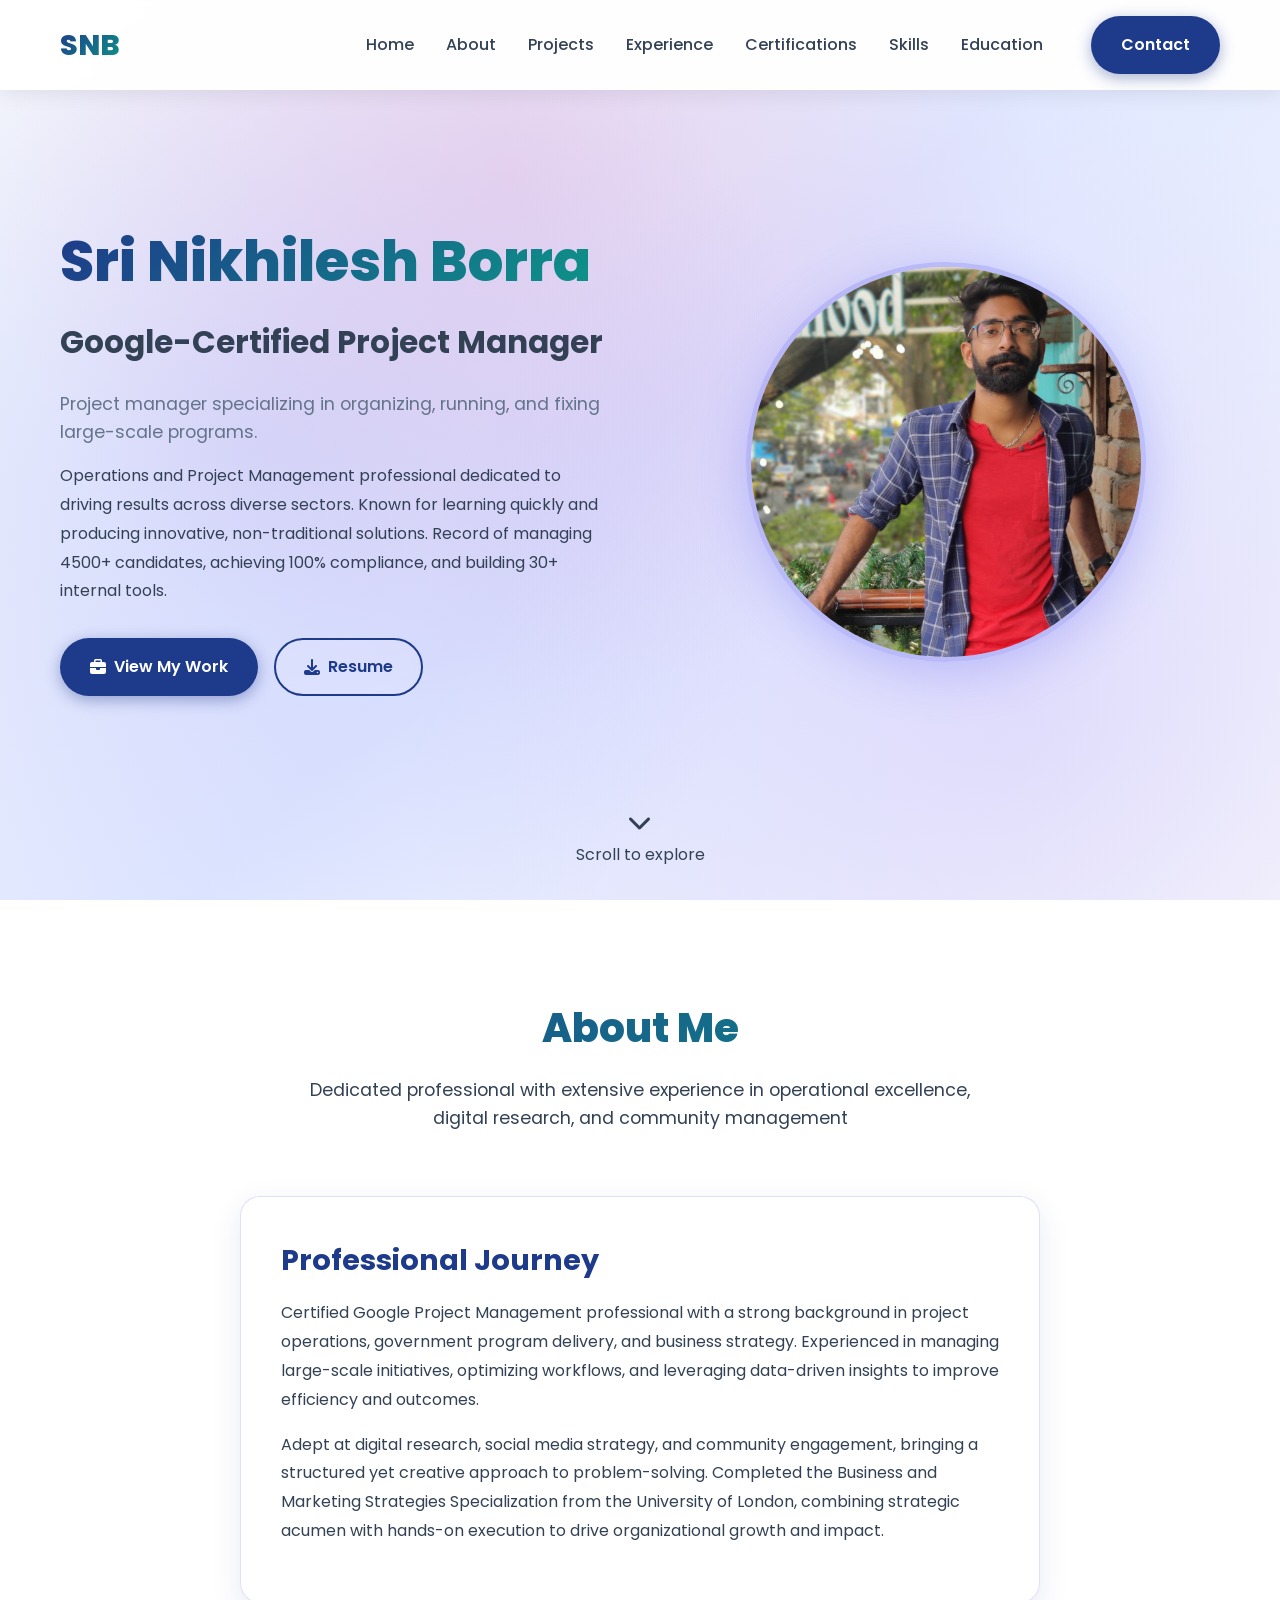
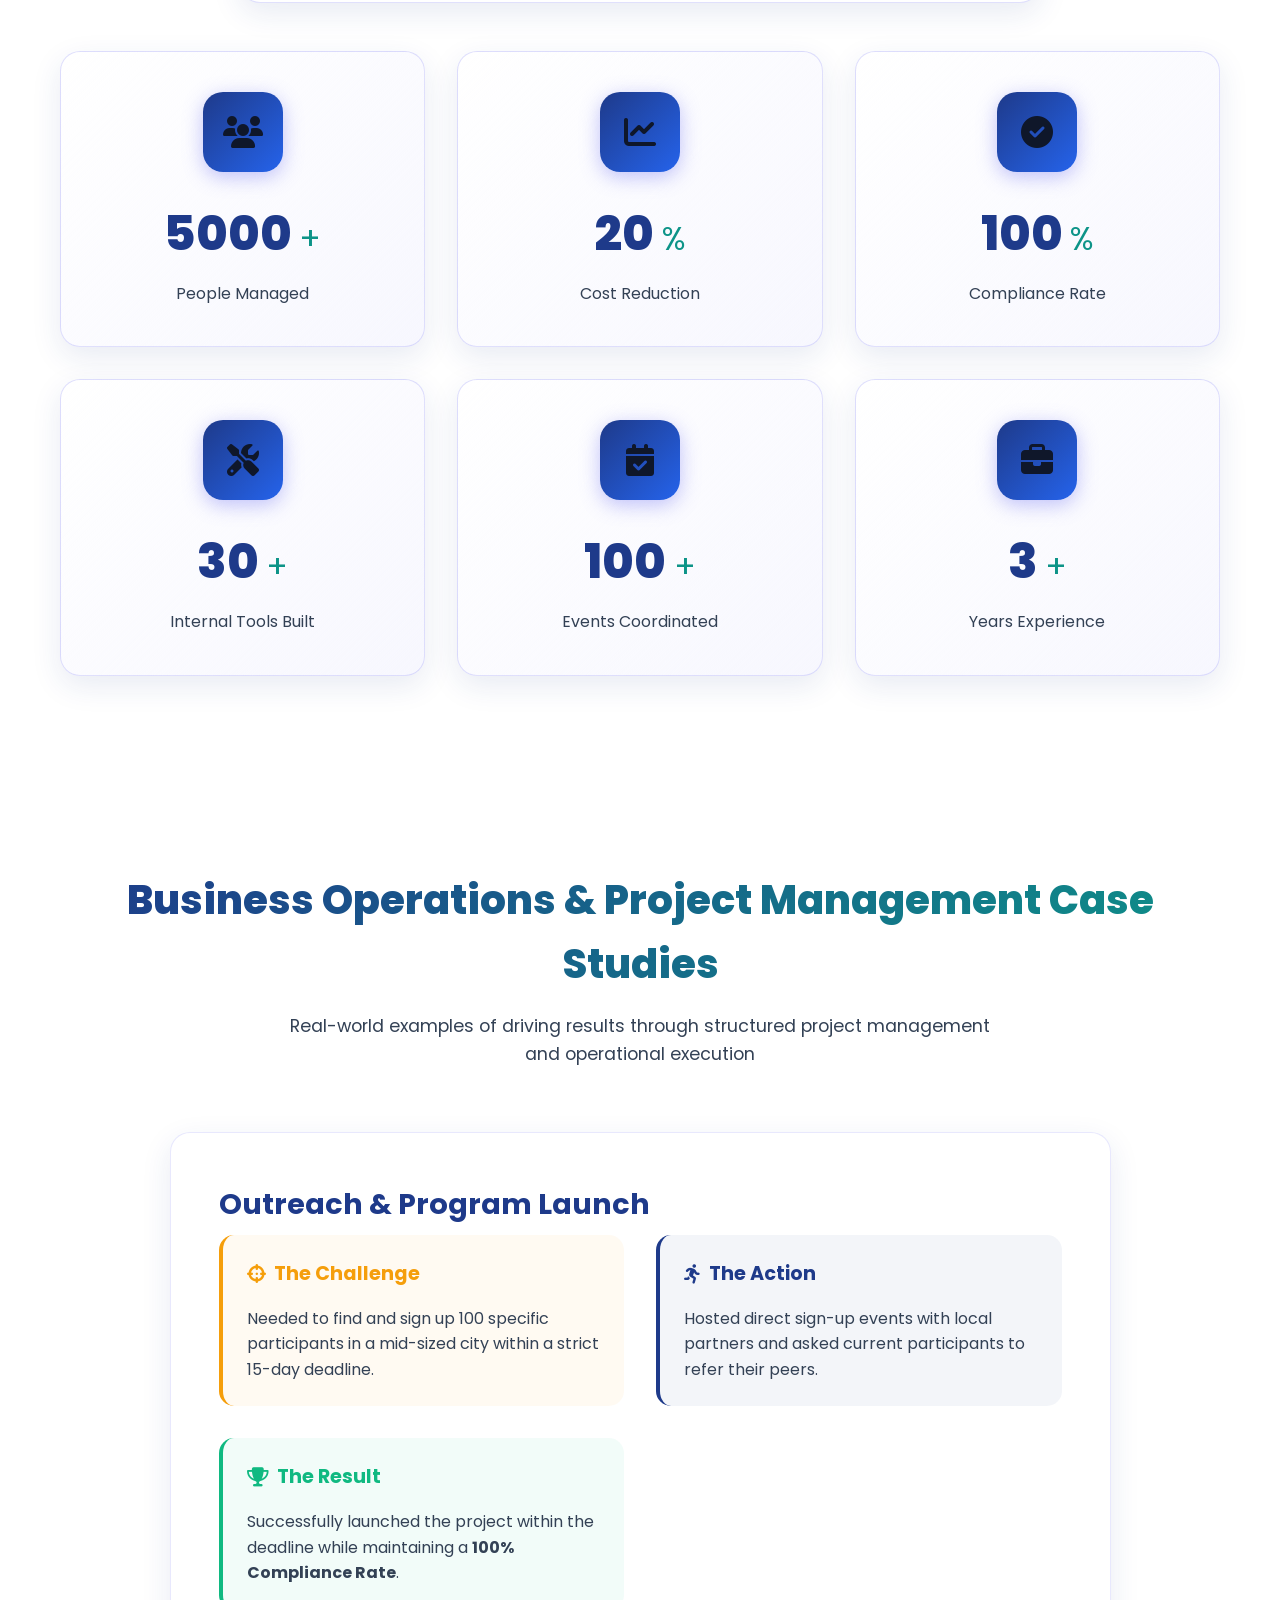
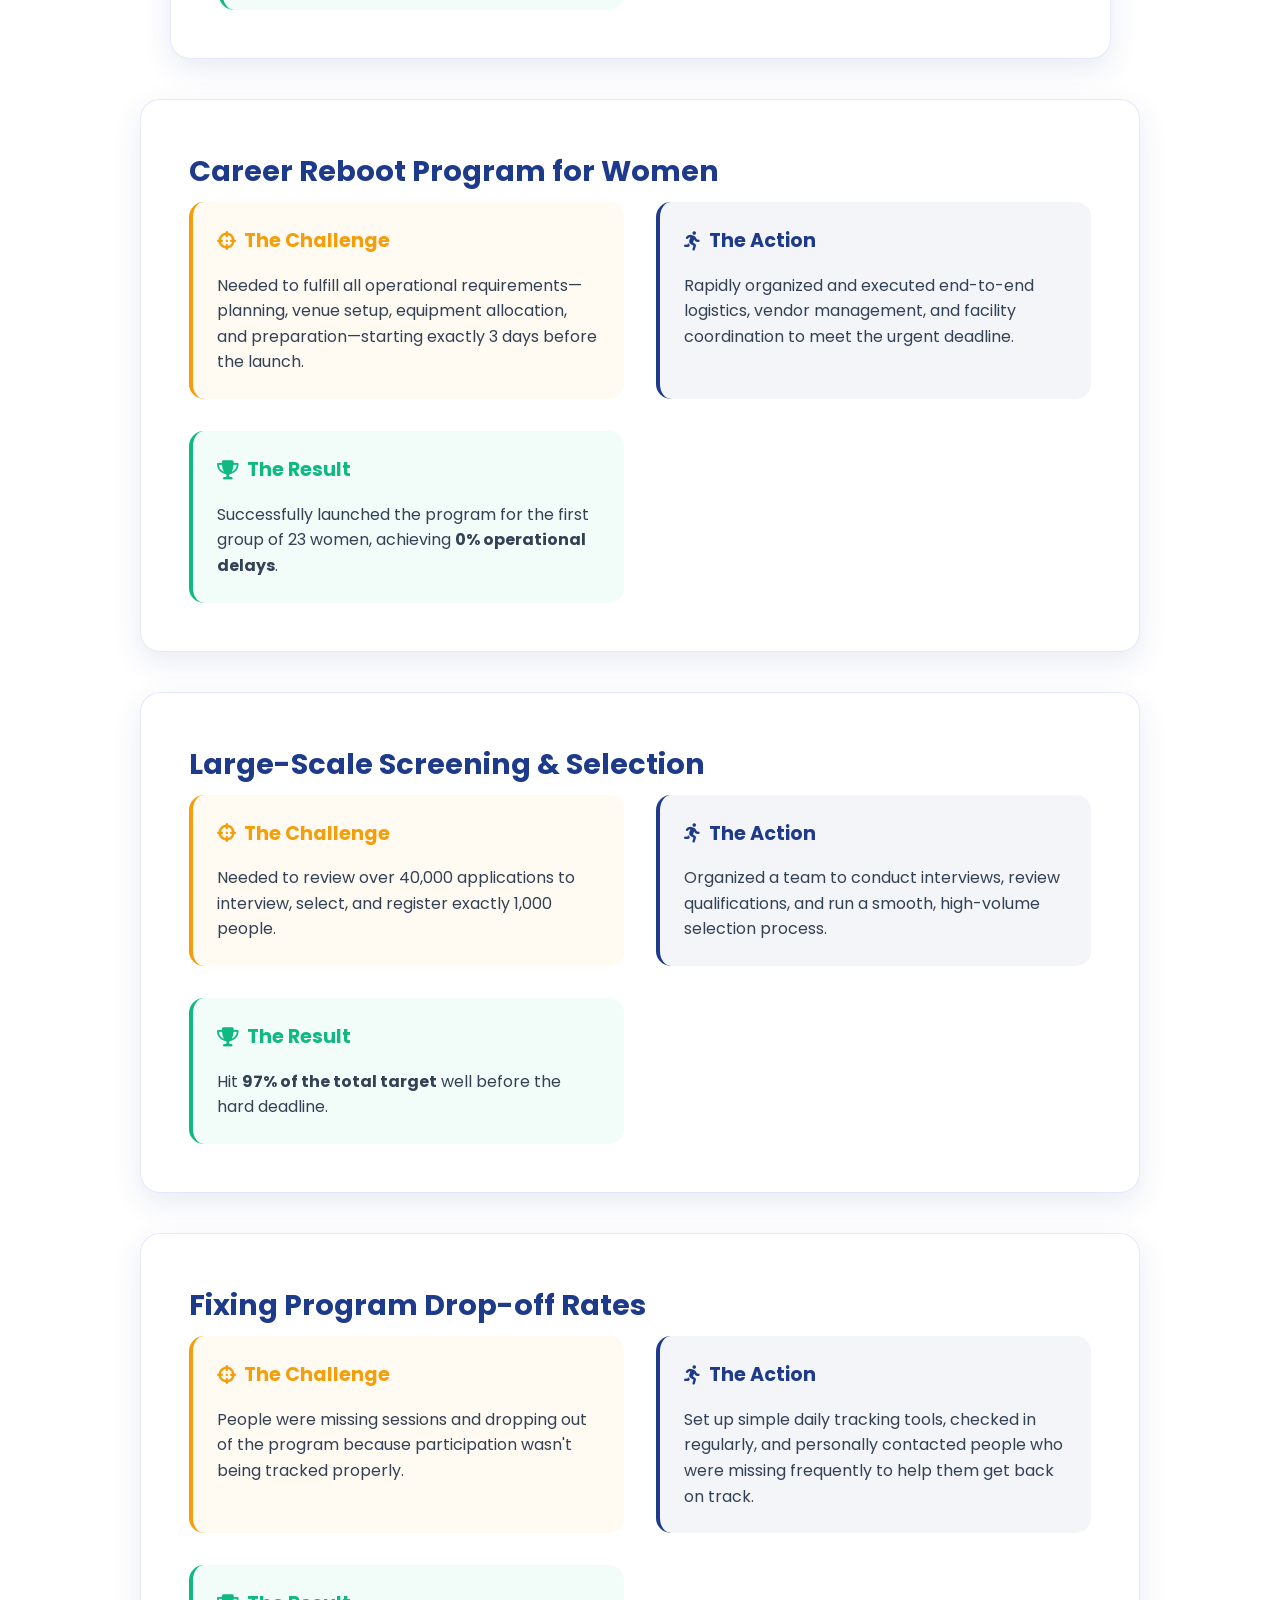
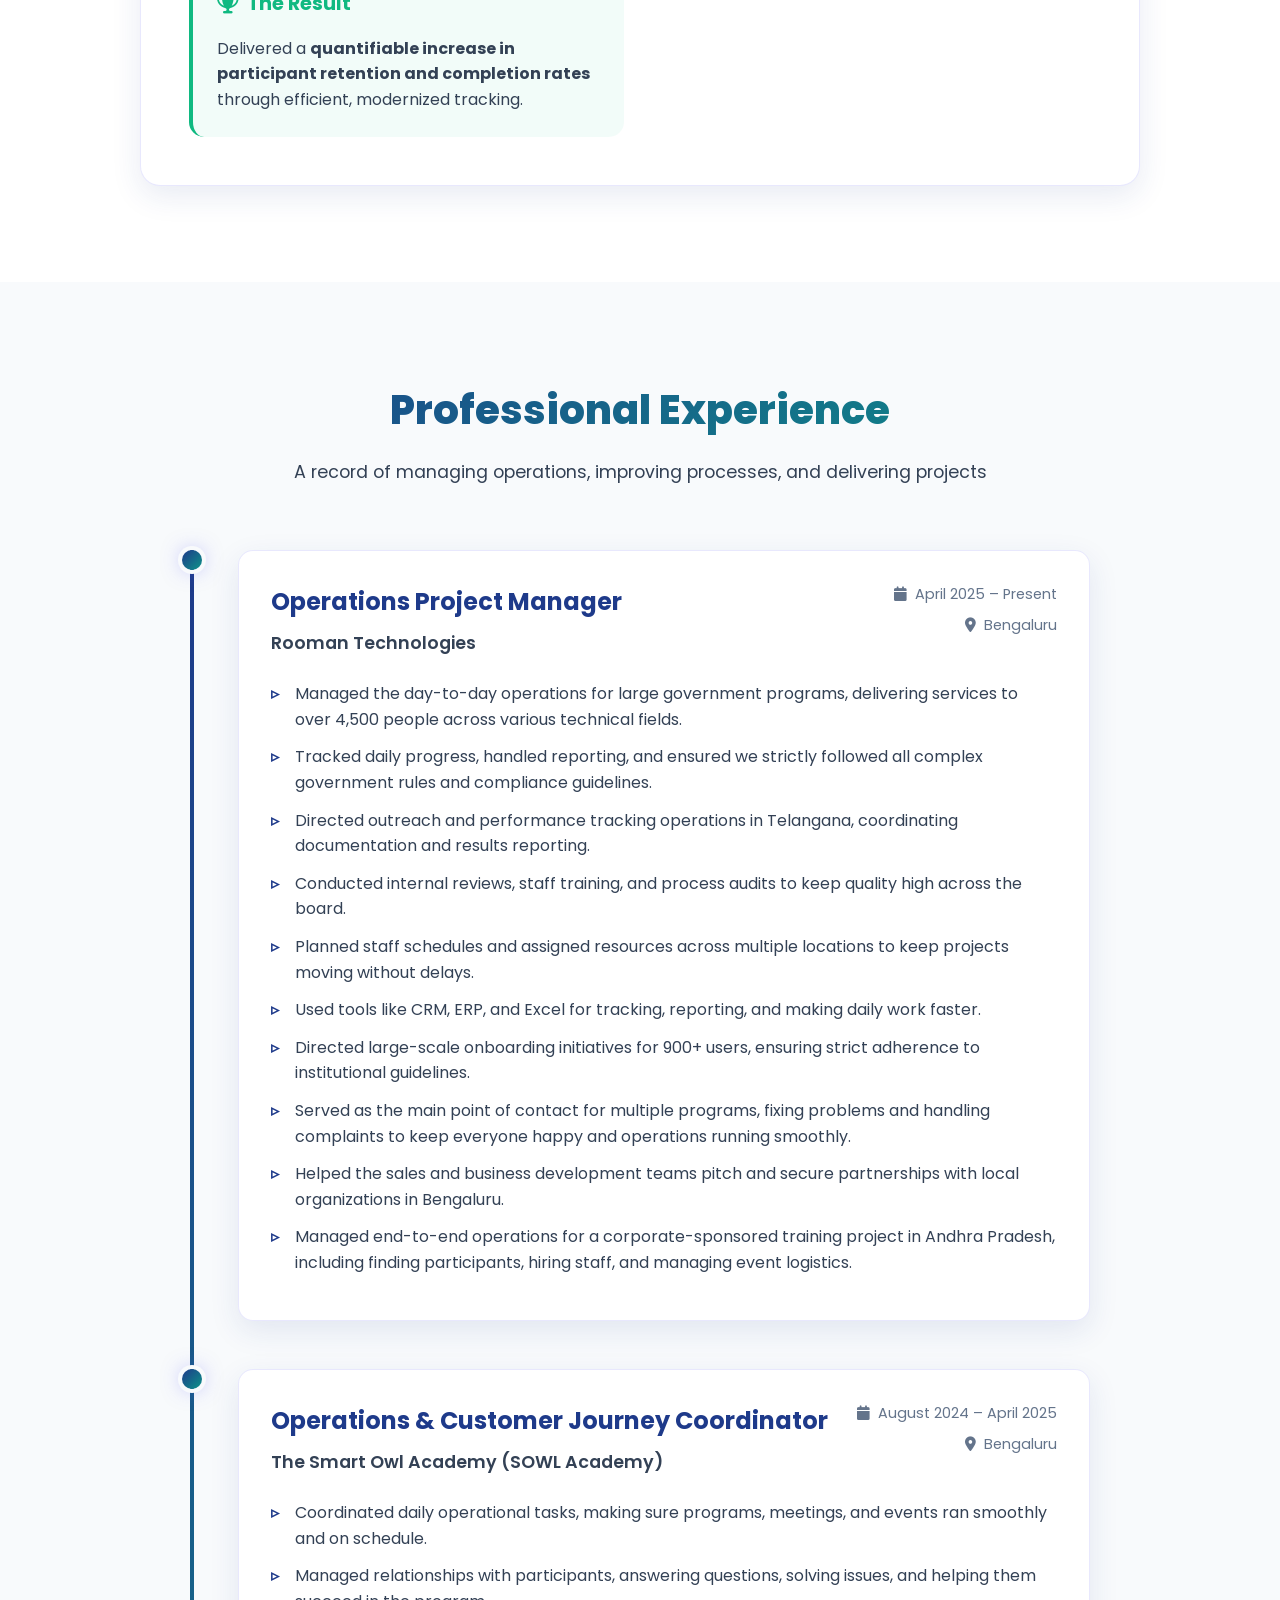
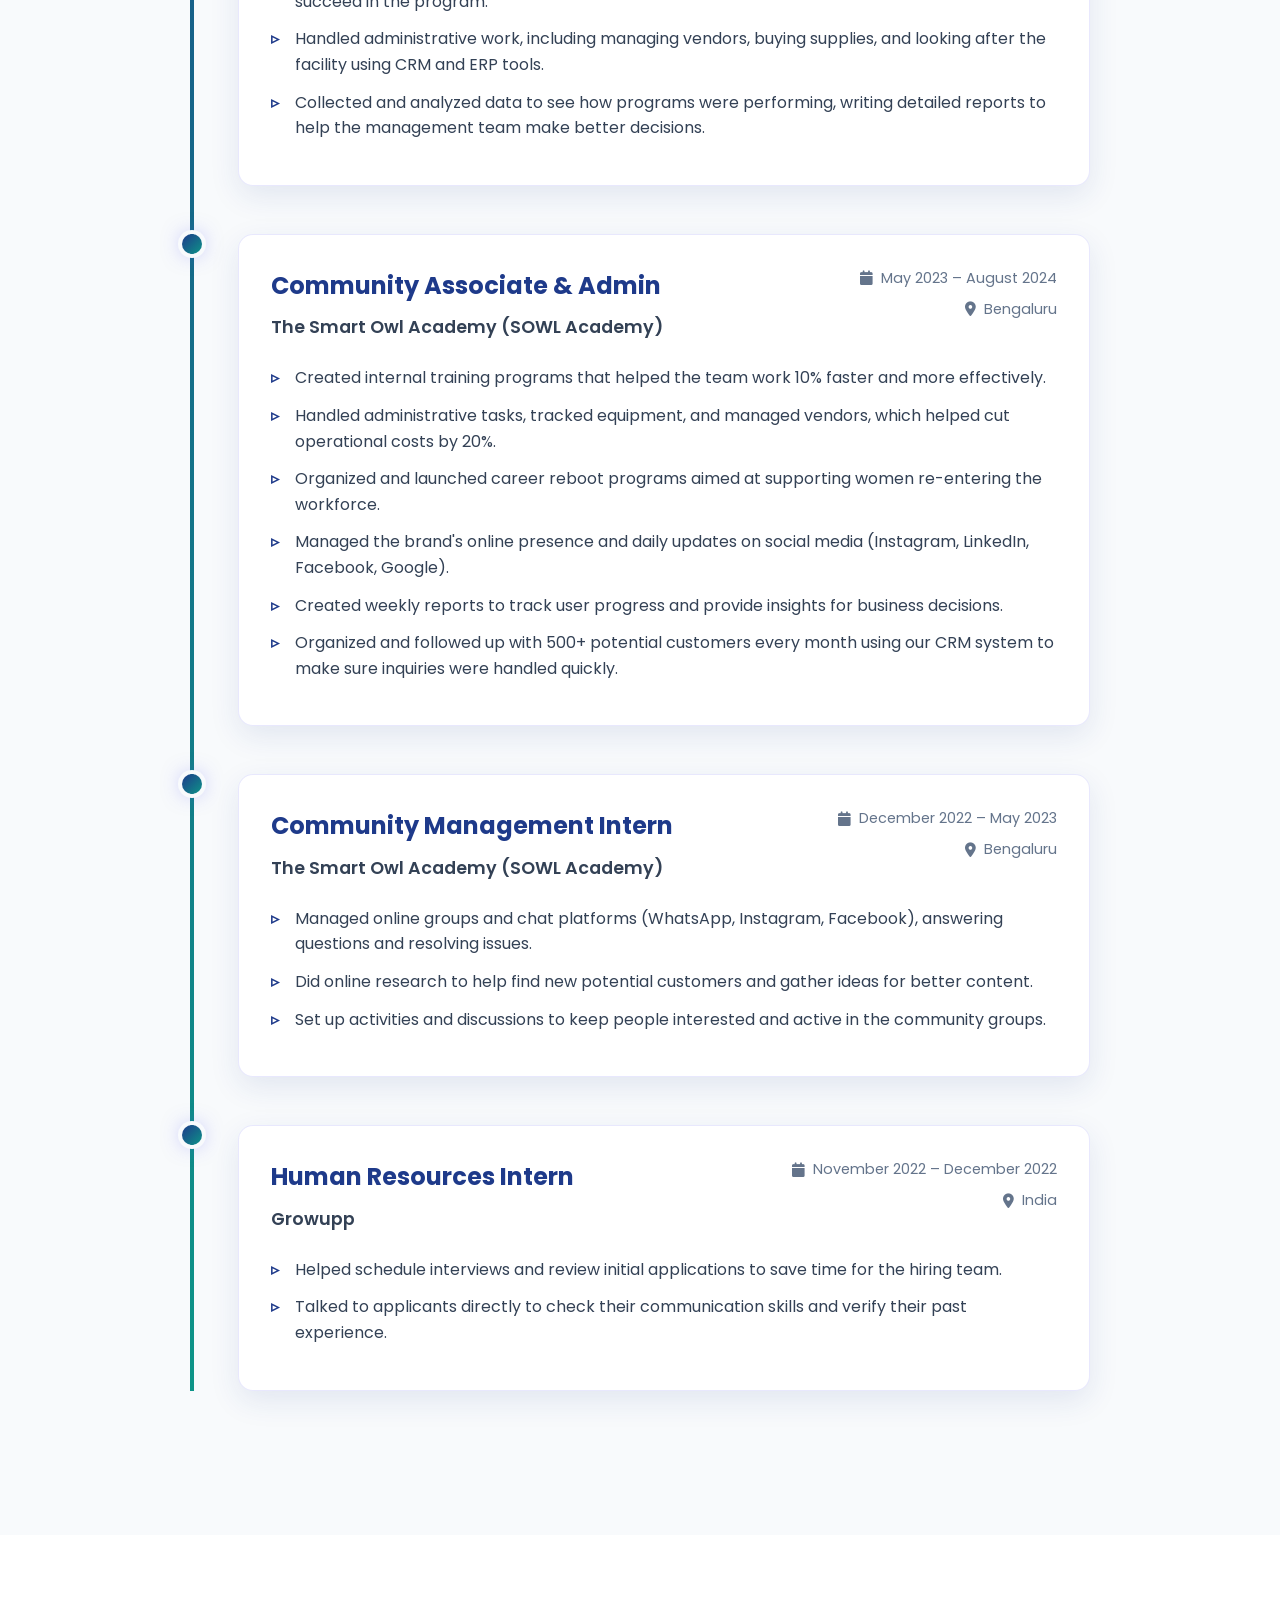
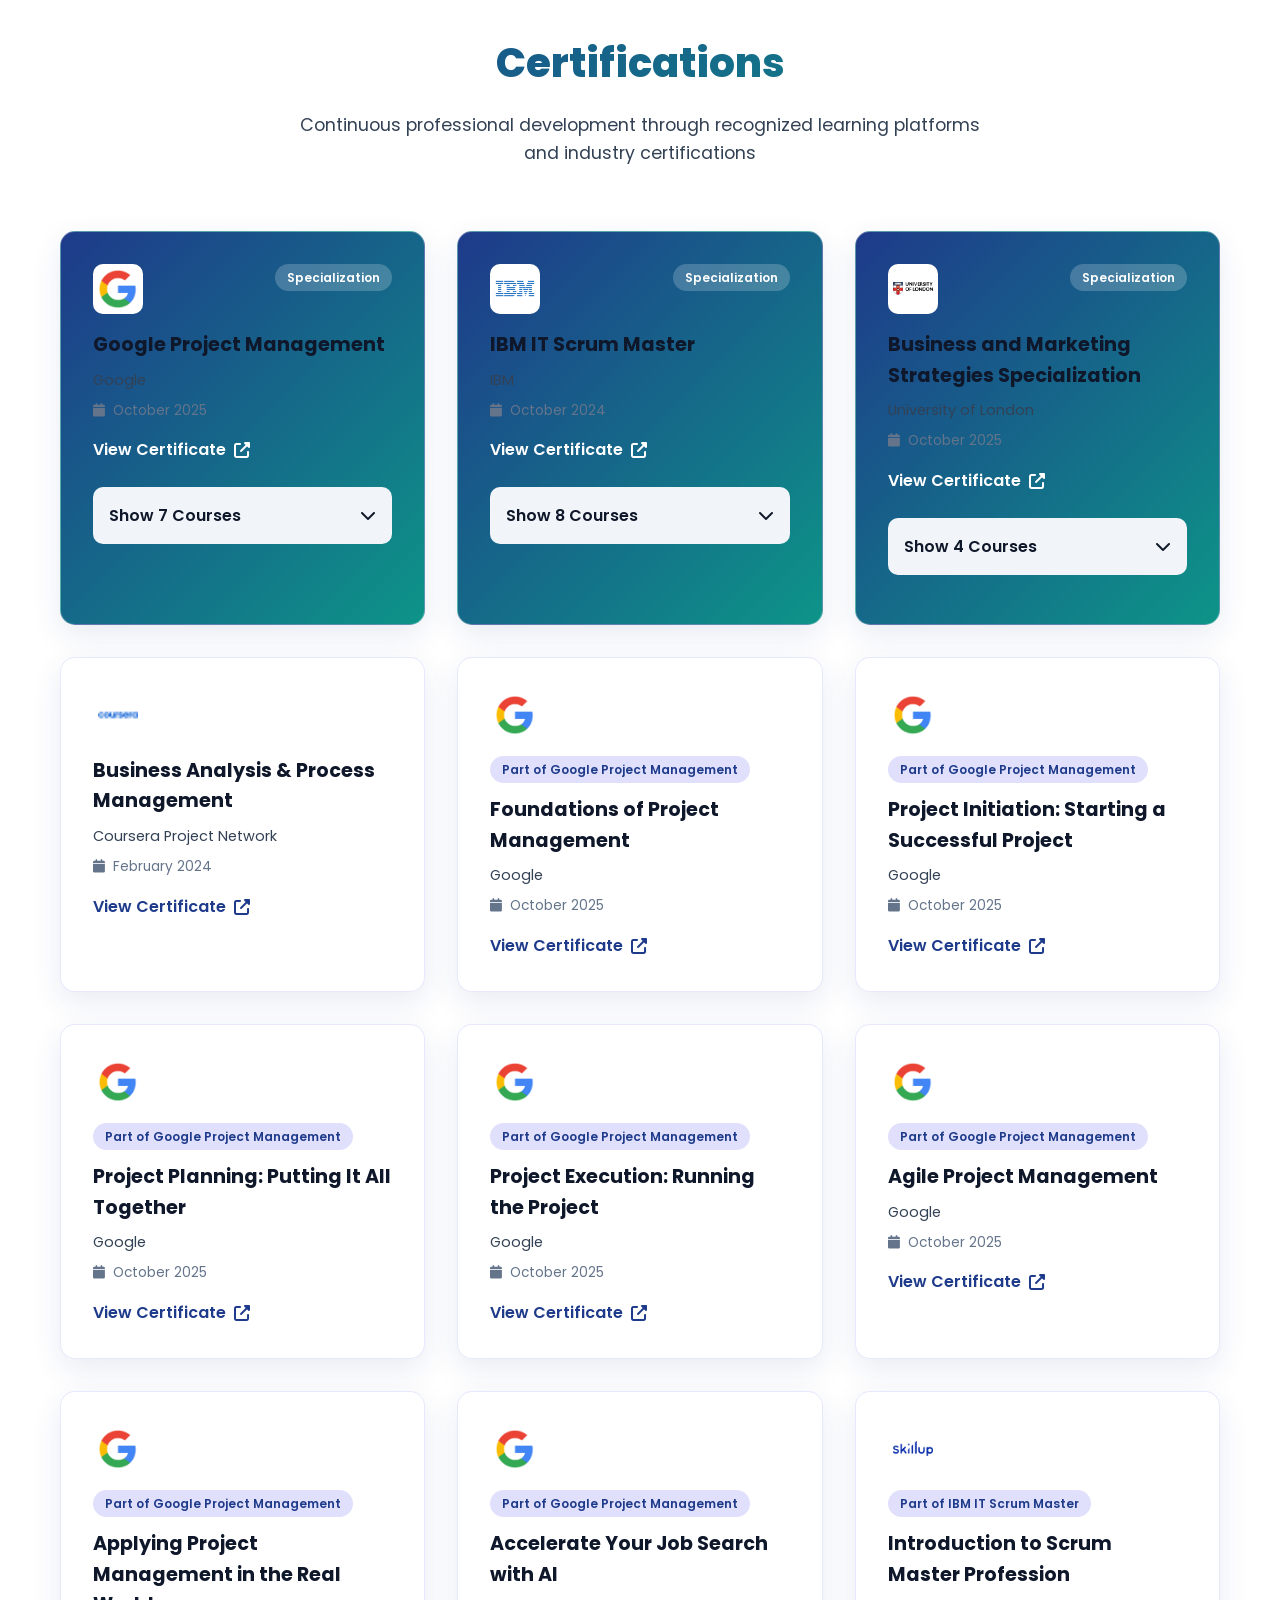
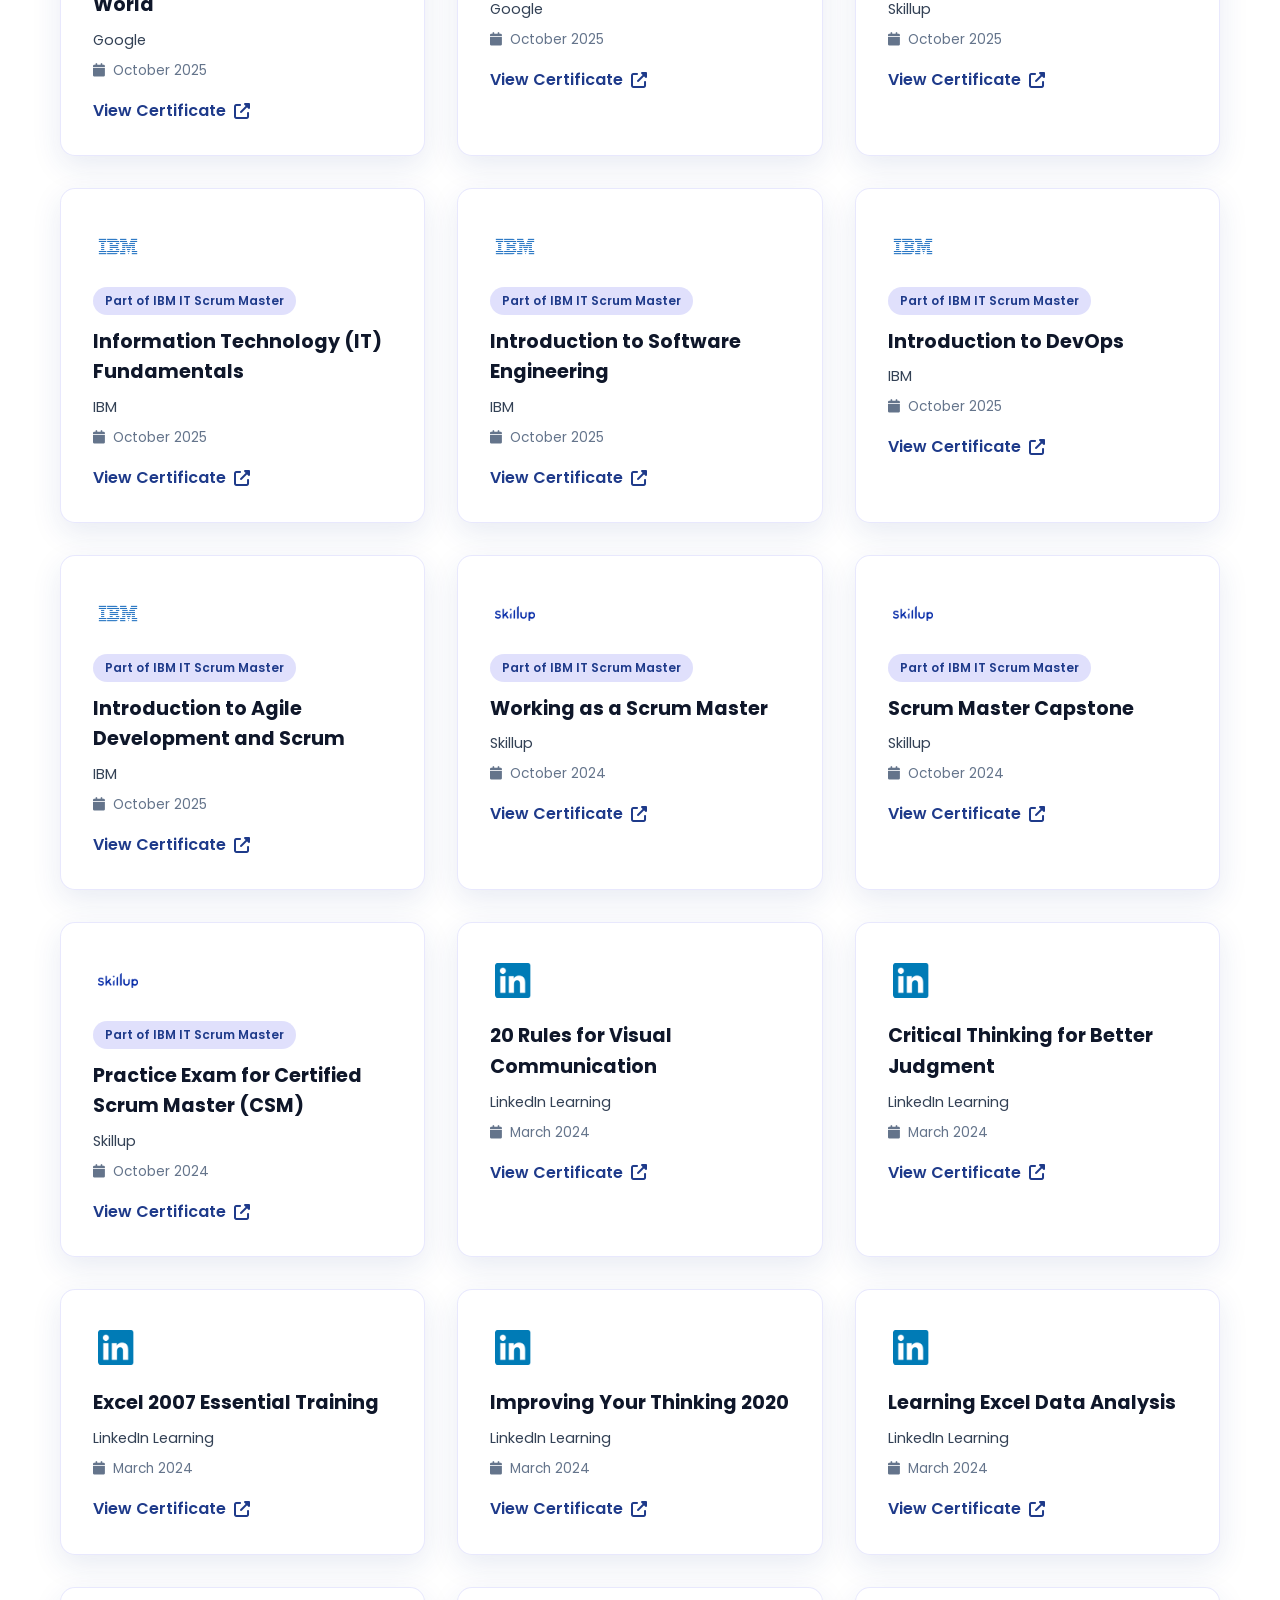
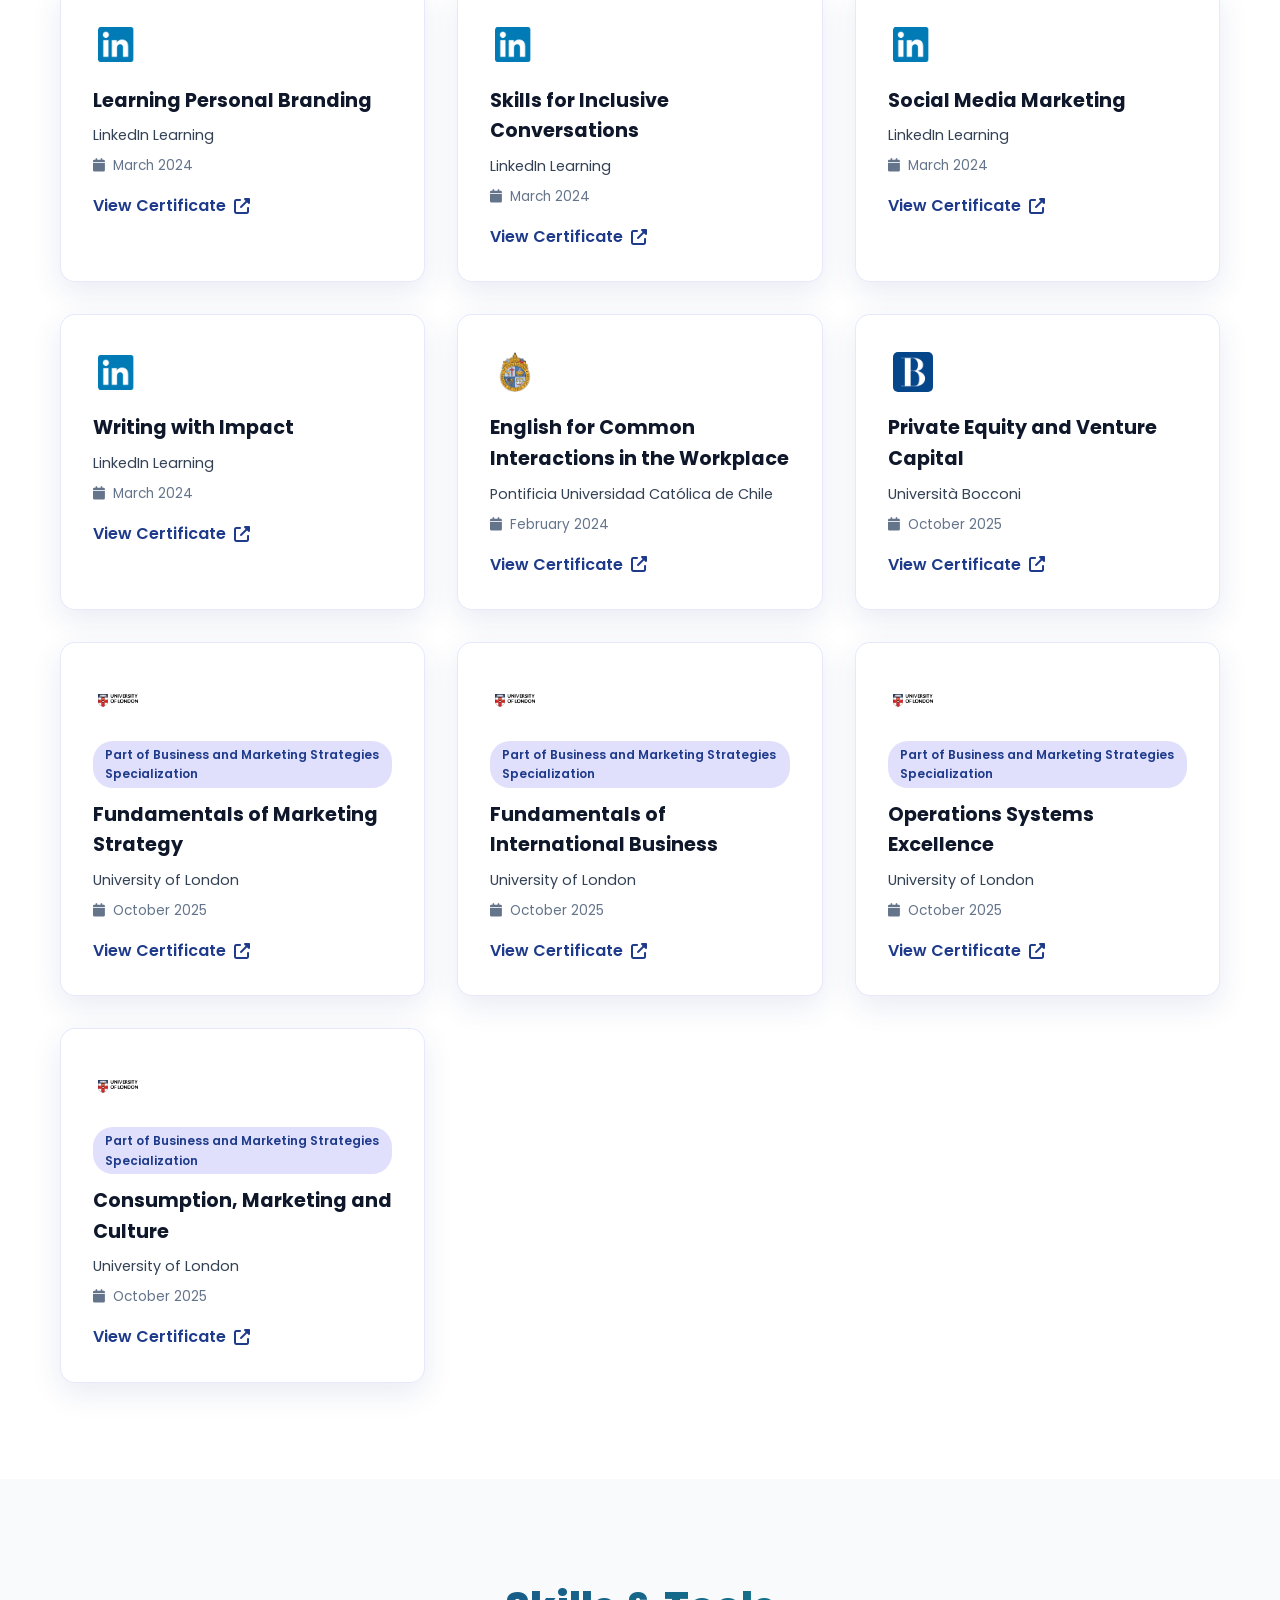
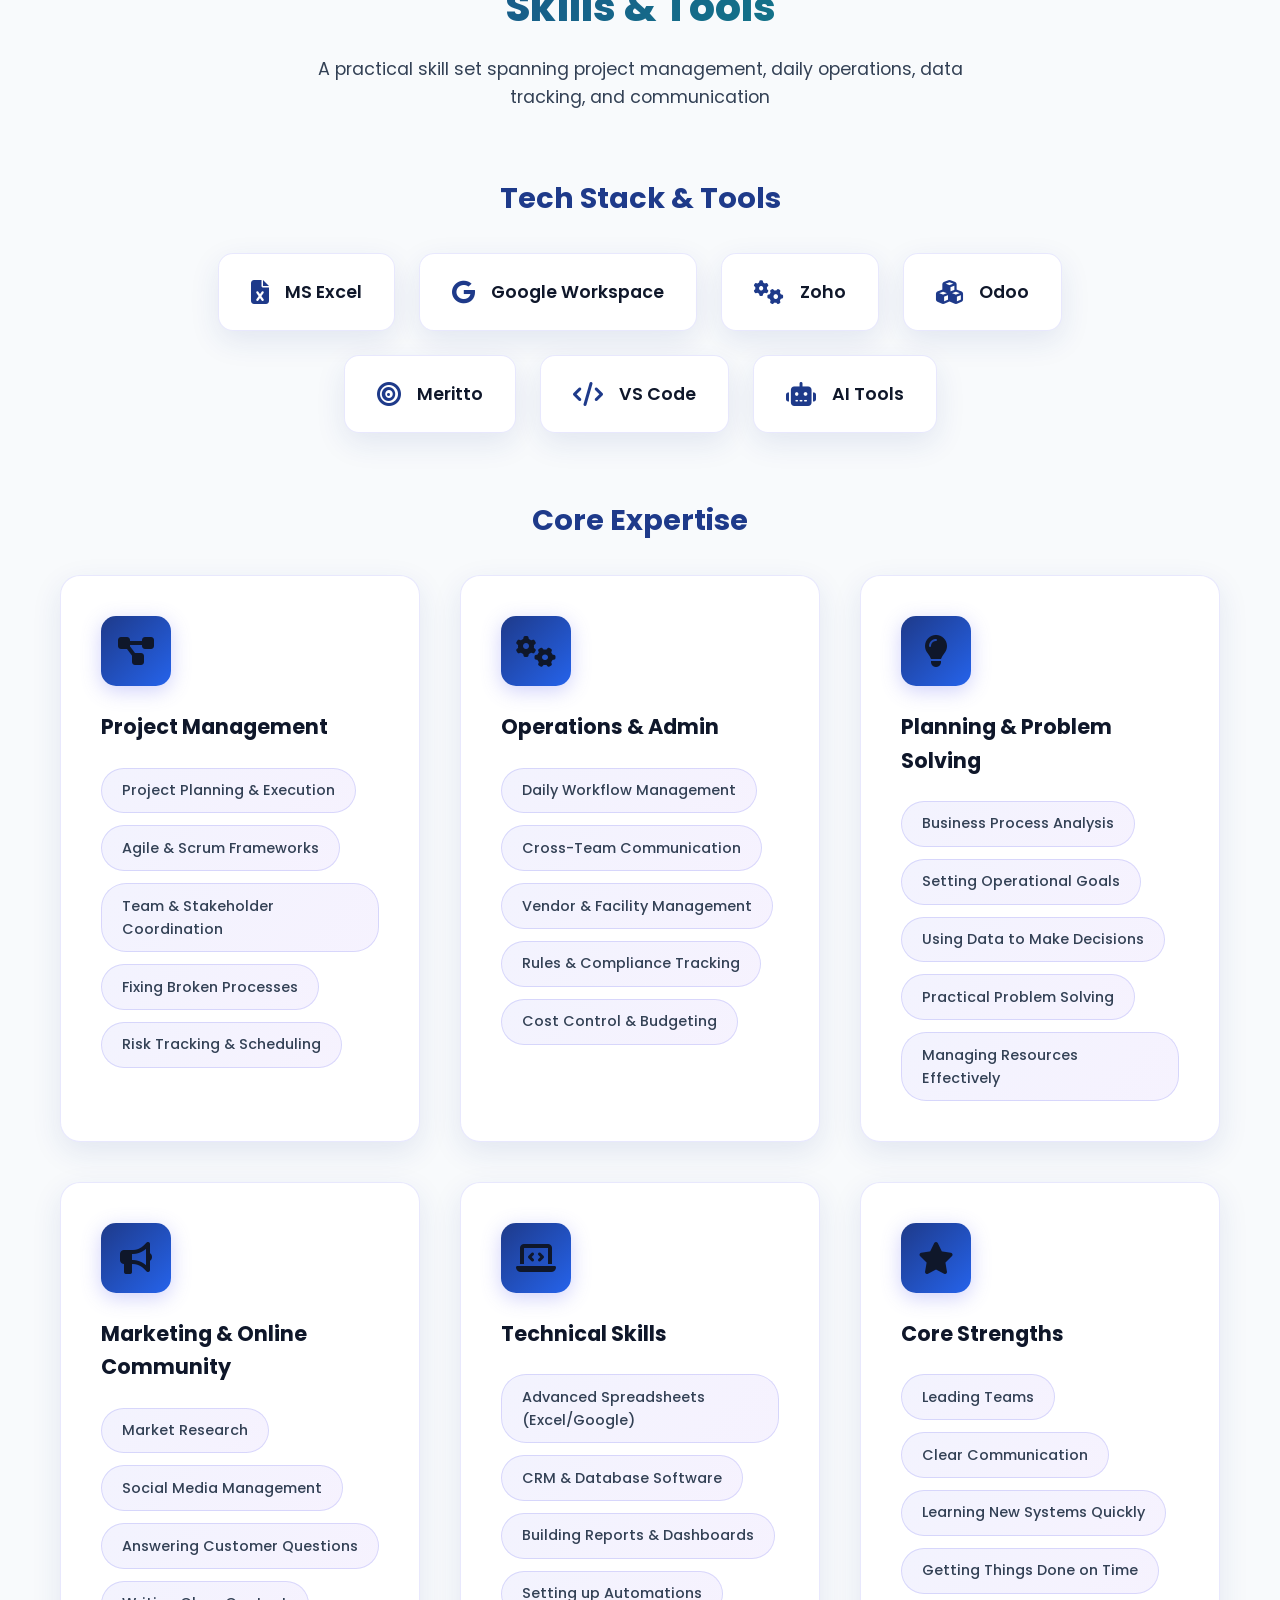
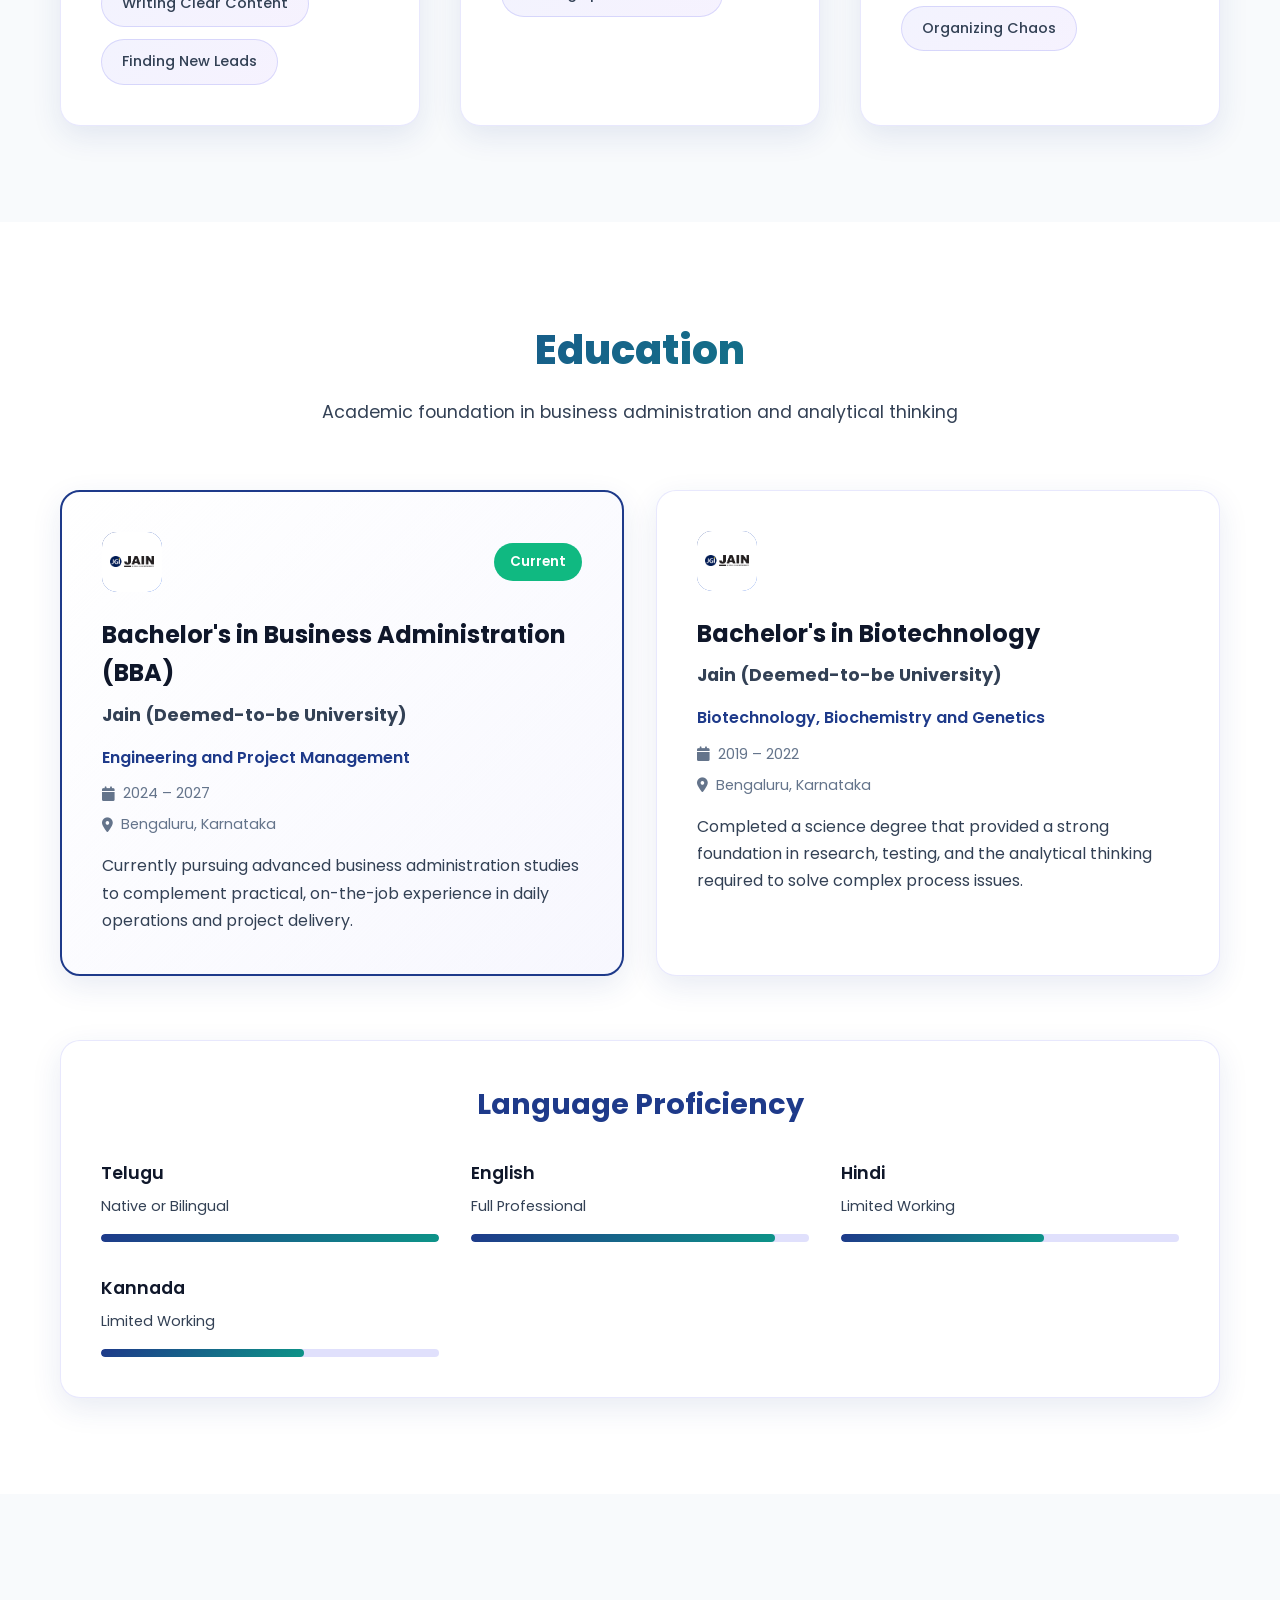
==== index.html @ 9768f59c "Update index.html" ====
<!DOCTYPE html>
<html lang="en">

<head>
    <meta charset="UTF-8">
    <meta name="viewport" content="width=device-width, initial-scale=1.0">

    <link rel="canonical" href="https://nikk272.github.io/sri-nikhilesh-borra/">
    <title>Sri Nikhilesh Borra | Google-Certified Project Manager</title>
    <meta name="title" content="Sri Nikhilesh Borra | Project Manager Driving 4500+ People Impact">

    <meta name="description"
        content="Bengaluru-based Project & Operations Manager managing 4500+ people with 100% compliance. Google-certified & IBM Scrum Master specializing in Agile delivery, regulatory compliance, and large-scale initiatives.">

    <meta name="author" content="Sri Nikhilesh Borra">

    <meta name="robots" content="index, follow, max-image-preview:large, max-snippet:-1, max-video-preview:-1">

    <meta name="language" content="English">

    <meta name="theme-color" content="#6366f1">

    <meta name="geo.region" content="IN-KA">
    <meta name="geo.placename" content="Bengaluru">
    <meta name="geo.position" content="12.9716;77.5946">
    <meta name="ICBM" content="12.9716, 77.5946">

    <meta property="og:type" content="profile">
    <meta property="og:url" content="https://nikk272.github.io/sri-nikhilesh-borra/">
    <meta property="og:title" content="Sri Nikhilesh Borra | Project Manager Driving 4500+ People Impact">
    <meta property="og:description"
        content="Bengaluru-based Project & Operations Manager managing 4500+ people with 100% compliance. Google-certified & IBM Scrum Master specializing in Agile and large-scale program delivery.">
    <meta property="og:image" content="https://nikk272.github.io/sri-nikhilesh-borra/assets/images/profile.jpg">
    <meta property="og:image:alt" content="Sri Nikhilesh Borra - Project & Operations Manager">
    <meta property="og:locale" content="en_US">
    <meta property="og:site_name" content="Sri Nikhilesh Borra Portfolio">

    <meta name="twitter:card" content="summary_large_image">
    <meta name="twitter:url" content="https://nikk272.github.io/sri-nikhilesh-borra/">
    <meta name="twitter:title" content="Sri Nikhilesh Borra | Project Manager Driving 4500+ People Impact">
    <meta name="twitter:description"
        content="Bengaluru-based Project & Operations Manager managing 4500+ people with 100% compliance. Google-certified & IBM Scrum Master specializing in Agile and complex operational delivery.">
    <meta name="twitter:image" content="https://nikk272.github.io/sri-nikhilesh-borra/assets/images/profile.jpg">
    <meta name="twitter:image:alt" content="Sri Nikhilesh Borra Portfolio">

    <script type="application/ld+json">
    {
      "@context": "https://schema.org",
      "@type": "Person",
      "name": "Sri Nikhilesh Borra",
      "jobTitle": "Project & Operations Manager",
      "description": "Google-certified Project Manager specializing in Agile delivery, complex operations, and managing large-scale public and private sector initiatives with a 100% compliance record.",
      "url": "https://nikk272.github.io/sri-nikhilesh-borra/",
      "image": "https://nikk272.github.io/sri-nikhilesh-borra/assets/images/profile.jpg",
      "sameAs": [
        "https://www.linkedin.com/in/snb272"
      ],
      "email": "bnikhilesh272@gmail.com",
      "telephone": "+917780752244",
      "address": {
        "@type": "PostalAddress",
        "addressLocality": "Bengaluru",
        "addressRegion": "Karnataka",
        "addressCountry": "IN"
      },
      "alumniOf": [
        {
          "@type": "EducationalOrganization",
          "name": "Jain (Deemed-to-be University)",
          "location": "Bengaluru, Karnataka"
        }
      ],
      "hasCredential": [
        {
          "@type": "EducationalOccupationalCredential",
          "name": "Google Project Management Professional Certificate",
          "credentialCategory": "Professional Certification",
          "issuedBy": { "@type": "Organization", "name": "Google" }
        },
        {
          "@type": "EducationalOccupationalCredential",
          "name": "IBM IT Scrum Master Professional Certificate",
          "credentialCategory": "Professional Certification",
          "issuedBy": { "@type": "Organization", "name": "IBM" }
        }
      ],
      "knowsAbout": [
        "Project Management",
        "Agile Methodologies",
        "Scrum",
        "Business Operations",
        "Process Optimization",
        "Large-Scale Program Delivery",
        "Regulatory Compliance",
        "Resource Optimization",
        "Team Leadership",
        "Data Analysis",
        "Strategic Planning"
      ],
      "worksFor": {
        "@type": "Organization",
        "name": "Rooman Technologies"
      }
    }
    </script>

    <script type="application/ld+json">
    {
      "@context": "https://schema.org",
      "@type": "ProfessionalService",
      "name": "Sri Nikhilesh Borra - Project Management & Operations",
      "description": "Professional project management and operations services specializing in large-scale program delivery and process optimization.",
      "url": "https://nikk272.github.io/sri-nikhilesh-borra/",
      "address": {
        "@type": "PostalAddress",
        "addressLocality": "Bengaluru",
        "addressRegion": "Karnataka",
        "addressCountry": "IN"
      },
      "priceRange": "Contact for details",
      "areaServed": {
        "@type": "Country",
        "name": "India"
      }
    }
    </script>

    <link rel="icon" href="/favicon.ico" sizes="any">
    <link rel="shortcut icon" href="/favicon.ico">
    <link rel="icon" type="image/png" sizes="32x32" href="assets/favicon/favicon-32x32.png">
    <link rel="icon" type="image/png" sizes="16x16" href="assets/favicon/favicon-16x16.png">
    <link rel="apple-touch-icon" href="assets/favicon/apple-touch-icon.png">
    <link rel="manifest" href="assets/favicon/site.webmanifest">

    <link rel="stylesheet" href="assets/css/style.css">
    <link rel="stylesheet" href="https://cdnjs.cloudflare.com/ajax/libs/font-awesome/6.4.0/css/all.min.css">

    <link rel="preconnect" href="https://fonts.googleapis.com">
    <link rel="preconnect" href="https://fonts.gstatic.com" crossorigin>
    <link href="https://fonts.googleapis.com/css2?family=Poppins:wght@300;400;500;600;700;800&display=swap"
        rel="stylesheet">

    <link href="https://unpkg.com/aos@2.3.1/dist/aos.css" rel="stylesheet">

    <link rel="preload" as="image" href="assets/images/profile.jpg">
</head>

<body>
    <nav class="navbar" id="navbar">
        <div class="container">
            <div class="nav-wrapper">
                <a href="#home" class="logo">
                    <span class="logo-text">SNB</span>
                </a>
                <ul class="nav-menu" id="navMenu">
                    <li><a href="#home" class="nav-link">Home</a></li>
                    <li><a href="#about" class="nav-link">About</a></li>
                    <li><a href="#case-studies" class="nav-link">Projects</a></li>
                    <li><a href="#experience" class="nav-link">Experience</a></li>
                    <li><a href="#certifications" class="nav-link">Certifications</a></li>
                    <li><a href="#skills" class="nav-link">Skills</a></li>
                    <li><a href="#education" class="nav-link">Education</a></li>
                    <li><a href="#contact" class="btn btn-primary nav-cta">Contact</a></li>
                </ul>
                <div class="hamburger" id="hamburger" aria-label="Toggle navigation">
                    <span></span>
                    <span></span>
                    <span></span>
                </div>
            </div>
        </div>
    </nav>
    <main>
        <section class="hero" id="home">
            <div class="hero-overlay"></div>
            <div class="hero-content">
                <div class="container">
                    <div class="hero-grid">
                        <div class="hero-text" data-aos="fade-right" data-aos-duration="1000">
                            <hgroup>
    <h1 class="hero-title">
        <span class="gradient-text">Sri Nikhilesh Borra</span>
    </h1>
    <h2 class="hero-subtitle rotating-text" id="rotatingText">Project & Operations Manager</h2>
</hgroup>
                            <p class="hero-description">
                                Project manager specializing in organizing, running, and fixing large-scale programs.
                            </p>
                            <p class="hero-tagline">
                                Operations and Project Management professional dedicated to driving results across
                                diverse
                                sectors. Known for learning quickly and producing innovative, non-traditional solutions.
                                Record of managing 4500+ candidates, achieving 100% compliance, and building 30+
                                internal
                                tools.</p>
                            <div class="hero-buttons">
                                <a href="#case-studies" class="btn btn-primary">
                                    <i class="fas fa-briefcase"></i> View My Work
                                </a>
                                <a href="assets/Sri_Nikhilesh_Borra_Resume.pdf" download class="btn btn-outline">
                                    <i class="fas fa-download"></i> Resume
                                </a>
                            </div>
                        </div>
                        <div class="hero-image" data-aos="fade-left" data-aos-duration="1000">
                            <div class="image-wrapper">
    <picture>
        <source srcset="assets/images/profile.webp" type="image/webp">
        <img src="assets/images/profile.jpg" alt="Sri Nikhilesh Borra" width="400" height="400" fetchpriority="high">
    </picture>
</div>
                        </div>
                    </div>
                </div>
            </div>
            <div class="scroll-indicator">
                <a href="#about">
                    <i class="fas fa-chevron-down"></i>
                    <span>Scroll to explore</span>
                </a>
            </div>
        </section>

        <section class="about" id="about">
            <div class="container">
                <div class="section-header" data-aos="fade-up">
                    <h2 class="section-title">About Me</h2>
                    <p class="section-subtitle">Dedicated professional with extensive experience in operational
                        excellence,
                        digital research, and community management</p>
                </div>

                <div class="about-content">
                    <div class="about-text" data-aos="fade-right">
                        <h3>Professional Journey</h3>
                        <p>
                            Certified Google Project Management professional with a strong background in project
                            operations,
                            government program delivery, and business strategy. Experienced in managing large-scale
                            initiatives,
                            optimizing workflows, and leveraging data-driven insights to improve efficiency and
                            outcomes.
                        </p>
                        <p>
                            Adept at digital research, social media strategy, and community engagement, bringing a
                            structured
                            yet creative approach to problem-solving. Completed the Business and Marketing Strategies
                            Specialization from the University of London, combining strategic acumen with hands-on
                            execution
                            to drive organizational growth and impact.
                        </p>
                    </div>

                    <div class="achievements-grid">
    <div class="achievement-card" data-aos="fade-up" data-aos-delay="100">
        <div class="achievement-icon">
            <i class="fas fa-users"></i>
        </div>
        <div class="achievement-content" aria-label="Over 5000 People Managed">
            <h3 class="counter" data-target="5000" aria-hidden="true">0</h3>
            <span class="plus" aria-hidden="true">+</span>
            <p aria-hidden="true">People Managed</p>
        </div>
    </div>

    <div class="achievement-card" data-aos="fade-up" data-aos-delay="200">
        <div class="achievement-icon">
            <i class="fas fa-chart-line"></i>
        </div>
        <div class="achievement-content" aria-label="20 Percent Cost Reduction">
            <h3 class="counter" data-target="20" aria-hidden="true">0</h3>
            <span class="percent" aria-hidden="true">%</span>
            <p aria-hidden="true">Cost Reduction</p>
        </div>
    </div>

    <div class="achievement-card" data-aos="fade-up" data-aos-delay="300">
        <div class="achievement-icon">
            <i class="fas fa-check-circle"></i>
        </div>
        <div class="achievement-content" aria-label="100 Percent Compliance Rate">
            <h3 class="counter" data-target="100" aria-hidden="true">0</h3>
            <span class="percent" aria-hidden="true">%</span>
            <p aria-hidden="true">Compliance Rate</p>
        </div>
    </div>

    <div class="achievement-card" data-aos="fade-up" data-aos-delay="400">
        <div class="achievement-icon">
            <i class="fas fa-tools"></i>
        </div>
        <div class="achievement-content" aria-label="Over 30 Internal Tools Built">
            <h3 class="counter" data-target="30" aria-hidden="true">0</h3>
            <span class="plus" aria-hidden="true">+</span>
            <p aria-hidden="true">Internal Tools Built</p>
        </div>
    </div>

    <div class="achievement-card" data-aos="fade-up" data-aos-delay="500">
        <div class="achievement-icon">
            <i class="fas fa-calendar-check"></i>
        </div>
        <div class="achievement-content" aria-label="Over 100 Events Coordinated">
            <h3 class="counter" data-target="100" aria-hidden="true">0</h3>
            <span class="plus" aria-hidden="true">+</span>
            <p aria-hidden="true">Events Coordinated</p>
        </div>
    </div>

    <div class="achievement-card" data-aos="fade-up" data-aos-delay="600">
        <div class="achievement-icon">
            <i class="fas fa-briefcase"></i>
        </div>
        <div class="achievement-content" aria-label="Over 3 Years Experience">
            <h3 class="counter" data-target="3" aria-hidden="true">0</h3>
            <span class="plus" aria-hidden="true">+</span>
            <p aria-hidden="true">Years Experience</p>
        </div>
    </div>
</div>
        </section>
        <section class="case-studies" id="case-studies">
            <div class="container">
                <div class="section-header" data-aos="fade-up">
                    <h2 class="section-title">Business Operations & Project Management Case Studies</h2>
                    <p class="section-subtitle">Real-world examples of driving results through structured project
                        management and operational execution</p>
                </div>

                <div class="case-studies-grid">
                    <div class="case-study-card" data-aos="fade-up" data-aos-delay="100">
                        <div class="case-study-content">
                            <h3>Outreach & Program Launch</h3>

                            <div class="case-study-details">
                                <div class="detail-block challenge">
                                    <h4><i class="fas fa-crosshairs"></i> The Challenge</h4>
                                    <p>Needed to find and sign up 100 specific participants in a mid-sized city within a
                                        strict 15-day deadline.</p>
                                </div>

                                <div class="detail-block action">
                                    <h4><i class="fas fa-running"></i> The Action</h4>
                                    <p>Hosted direct sign-up events with local partners and asked current participants
                                        to refer their peers.</p>
                                </div>

                                <div class="detail-block result">
                                    <h4><i class="fas fa-trophy"></i> The Result</h4>
                                    <p>Successfully launched the project within the deadline while maintaining a
                                        <strong>100% Compliance Rate</strong>.
                                    </p>
                                </div>
                            </div>
                        </div>
                    </div>

                    <div class="case-study-card" data-aos="fade-up" data-aos-delay="200">
                        <div class="case-study-content">
                            <h3>Career Reboot Program for Women</h3>

                            <div class="case-study-details">
                                <div class="detail-block challenge">
                                    <h4><i class="fas fa-crosshairs"></i> The Challenge</h4>
                                    <p>Needed to fulfill all operational requirements—planning, venue setup, equipment
                                        allocation, and preparation—starting exactly 3 days before the launch.</p>
                                </div>

                                <div class="detail-block action">
                                    <h4><i class="fas fa-running"></i> The Action</h4>
                                    <p>Rapidly organized and executed end-to-end logistics, vendor management, and
                                        facility coordination to meet the urgent deadline.</p>
                                </div>

                                <div class="detail-block result">
                                    <h4><i class="fas fa-trophy"></i> The Result</h4>
                                    <p>Successfully launched the program for the first group of 23 women, achieving
                                        <strong>0% operational delays</strong>.
                                    </p>
                                </div>
                            </div>
                        </div>
                    </div>

                    <div class="case-study-card" data-aos="fade-up" data-aos-delay="300">
                        <div class="case-study-content">
                            <h3>Large-Scale Screening & Selection</h3>

                            <div class="case-study-details">
                                <div class="detail-block challenge">
                                    <h4><i class="fas fa-crosshairs"></i> The Challenge</h4>
                                    <p>Needed to review over 40,000 applications to interview, select, and register
                                        exactly 1,000 people.</p>
                                </div>

                                <div class="detail-block action">
                                    <h4><i class="fas fa-running"></i> The Action</h4>
                                    <p>Organized a team to conduct interviews, review qualifications, and run a smooth,
                                        high-volume selection process.</p>
                                </div>

                                <div class="detail-block result">
                                    <h4><i class="fas fa-trophy"></i> The Result</h4>
                                    <p>Hit <strong>97% of the total target</strong> well before the hard deadline.</p>
                                </div>
                            </div>
                        </div>
                    </div>

                    <div class="case-study-card" data-aos="fade-up" data-aos-delay="400">
                        <div class="case-study-content">
                            <h3>Fixing Program Drop-off Rates</h3>

                            <div class="case-study-details">
                                <div class="detail-block challenge">
                                    <h4><i class="fas fa-crosshairs"></i> The Challenge</h4>
                                    <p>People were missing sessions and dropping out of the program because
                                        participation wasn't being tracked properly.</p>
                                </div>

                                <div class="detail-block action">
                                    <h4><i class="fas fa-running"></i> The Action</h4>
                                    <p>Set up simple daily tracking tools, checked in regularly, and personally
                                        contacted people who were missing frequently to help them get back on track.</p>
                                </div>

                                <div class="detail-block result">
                                    <h4><i class="fas fa-trophy"></i> The Result</h4>
                                    <p>Delivered a <strong>quantifiable increase in participant retention and completion
                                            rates</strong> through efficient, modernized tracking.</p>
                                </div>
                            </div>
                        </div>
                    </div>
                </div>
            </div>
        </section>

        <section class="experience" id="experience">
            <div class="container">
                <div class="section-header" data-aos="fade-up">
                    <h2 class="section-title">Professional Experience</h2>
                    <p class="section-subtitle">A record of managing operations, improving processes, and delivering
                        projects</p>
                </div>

                <div class="timeline">
                    <div class="timeline-item" data-aos="fade-up">
                        <div class="timeline-dot"></div>
                        <div class="timeline-content">
                            <div class="timeline-header">
                                <div class="timeline-title">
                                    <h3>Operations Project Manager</h3>
                                    <h4>Rooman Technologies</h4>
                                </div>
                                <div class="timeline-meta">
                                    <span class="timeline-date"><i class="fas fa-calendar"></i> April 2025 –
                                        Present</span>
                                    <span class="timeline-location"><i class="fas fa-map-marker-alt"></i>
                                        Bengaluru</span>
                                </div>
                            </div>
                            <ul class="timeline-details">
                                <li>Managed the day-to-day operations for large government programs, delivering services
                                    to over 4,500 people across various technical fields.</li>
                                <li>Tracked daily progress, handled reporting, and ensured we strictly followed all
                                    complex government rules and compliance guidelines.</li>
                                <li>Directed outreach and performance tracking operations in Telangana, coordinating
                                    documentation and results reporting.</li>
                                <li>Conducted internal reviews, staff training, and process audits to keep quality high
                                    across the board.</li>
                                <li>Planned staff schedules and assigned resources across multiple locations to keep
                                    projects moving without delays.</li>
                                <li>Used tools like CRM, ERP, and Excel for tracking, reporting, and making daily work
                                    faster.</li>
                                <li>Directed large-scale onboarding initiatives for 900+ users, ensuring strict
                                    adherence to institutional guidelines.</li>
                                <li>Served as the main point of contact for multiple programs, fixing problems and
                                    handling complaints to keep everyone happy and operations running smoothly.</li>
                                <li>Helped the sales and business development teams pitch and secure partnerships with
                                    local organizations in Bengaluru.</li>
                                <li>Managed end-to-end operations for a corporate-sponsored training project in Andhra
                                    Pradesh, including finding participants, hiring staff, and managing event logistics.
                                </li>
                            </ul>
                        </div>
                    </div>

                    <div class="timeline-item" data-aos="fade-up">
                        <div class="timeline-dot"></div>
                        <div class="timeline-content">
                            <div class="timeline-header">
                                <div class="timeline-title">
                                    <h3>Operations & Customer Journey Coordinator</h3>
                                    <h4>The Smart Owl Academy (SOWL Academy)</h4>
                                </div>
                                <div class="timeline-meta">
                                    <span class="timeline-date"><i class="fas fa-calendar"></i> August 2024 – April
                                        2025</span>
                                    <span class="timeline-location"><i class="fas fa-map-marker-alt"></i>
                                        Bengaluru</span>
                                </div>
                            </div>
                            <ul class="timeline-details">
                                <li>Coordinated daily operational tasks, making sure programs, meetings, and events ran
                                    smoothly and on schedule.</li>
                                <li>Managed relationships with participants, answering questions, solving issues, and
                                    helping them succeed in the program.</li>
                                <li>Handled administrative work, including managing vendors, buying supplies, and
                                    looking after the facility using CRM and ERP tools.</li>
                                <li>Collected and analyzed data to see how programs were performing, writing detailed
                                    reports to help the management team make better decisions.</li>
                            </ul>
                        </div>
                    </div>

                    <div class="timeline-item" data-aos="fade-up">
                        <div class="timeline-dot"></div>
                        <div class="timeline-content">
                            <div class="timeline-header">
                                <div class="timeline-title">
                                    <h3>Community Associate & Admin</h3>
                                    <h4>The Smart Owl Academy (SOWL Academy)</h4>
                                </div>
                                <div class="timeline-meta">
                                    <span class="timeline-date"><i class="fas fa-calendar"></i> May 2023 – August
                                        2024</span>
                                    <span class="timeline-location"><i class="fas fa-map-marker-alt"></i>
                                        Bengaluru</span>
                                </div>
                            </div>
                            <ul class="timeline-details">
                                <li>Created internal training programs that helped the team work 10% faster and more
                                    effectively.</li>
                                <li>Handled administrative tasks, tracked equipment, and managed vendors, which helped
                                    cut operational costs by 20%.</li>
                                <li>Organized and launched career reboot programs aimed at supporting women re-entering
                                    the workforce.</li>
                                <li>Managed the brand's online presence and daily updates on social media (Instagram,
                                    LinkedIn, Facebook, Google).</li>
                                <li>Created weekly reports to track user progress and provide insights for business
                                    decisions.</li>
                                <li>Organized and followed up with 500+ potential customers every month using our CRM
                                    system to make sure inquiries were handled quickly.</li>
                            </ul>
                        </div>
                    </div>

                    <div class="timeline-item" data-aos="fade-up">
                        <div class="timeline-dot"></div>
                        <div class="timeline-content">
                            <div class="timeline-header">
                                <div class="timeline-title">
                                    <h3>Community Management Intern</h3>
                                    <h4>The Smart Owl Academy (SOWL Academy)</h4>
                                </div>
                                <div class="timeline-meta">
                                    <span class="timeline-date"><i class="fas fa-calendar"></i> December 2022 – May
                                        2023</span>
                                    <span class="timeline-location"><i class="fas fa-map-marker-alt"></i>
                                        Bengaluru</span>
                                </div>
                            </div>
                            <ul class="timeline-details">
                                <li>Managed online groups and chat platforms (WhatsApp, Instagram, Facebook), answering
                                    questions and resolving issues.</li>
                                <li>Did online research to help find new potential customers and gather ideas for better
                                    content.</li>
                                <li>Set up activities and discussions to keep people interested and active in the
                                    community groups.</li>
                            </ul>
                        </div>
                    </div>

                    <div class="timeline-item" data-aos="fade-up">
                        <div class="timeline-dot"></div>
                        <div class="timeline-content">
                            <div class="timeline-header">
                                <div class="timeline-title">
                                    <h3>Human Resources Intern</h3>
                                    <h4>Growupp</h4>
                                </div>
                                <div class="timeline-meta">
                                    <span class="timeline-date"><i class="fas fa-calendar"></i> November 2022 – December
                                        2022</span>
                                    <span class="timeline-location"><i class="fas fa-map-marker-alt"></i> India</span>
                                </div>
                            </div>
                            <ul class="timeline-details">
                                <li>Helped schedule interviews and review initial applications to save time for the
                                    hiring team.</li>
                                <li>Talked to applicants directly to check their communication skills and verify their
                                    past experience.</li>
                            </ul>
                        </div>
                    </div>
                </div>
            </div>
        </section>

        <section class="certifications" id="certifications">
            <div class="container">
                <div class="section-header" data-aos="fade-up">
                    <h2 class="section-title">Certifications</h2>
                    <p class="section-subtitle">Continuous professional development through recognized learning
                        platforms and industry certifications</p>
                </div>

                <div class="certifications-grid" id="certificationsGrid">
                </div>
            </div>
        </section>

        <section class="skills" id="skills">
            <div class="container">
                <div class="section-header" data-aos="fade-up">
                    <h2 class="section-title">Skills & Tools</h2>
                    <p class="section-subtitle">A practical skill set spanning project management, daily operations,
                        data tracking, and communication</p>
                </div>

                <h3 style="text-align:center; font-size: 1.8rem; color: var(--primary-color); margin-bottom: 2rem;"
                    data-aos="fade-up">Tech Stack & Tools</h3>
                <div class="tools-grid" data-aos="fade-up" data-aos-delay="100" style="margin-bottom: 4rem;">
                    <div class="tool-item">
                        <i class="fas fa-file-excel"></i>
                        <span>MS Excel</span>
                    </div>
                    <div class="tool-item">
                        <i class="fab fa-google"></i>
                        <span>Google Workspace</span>
                    </div>
                    <div class="tool-item">
                        <i class="fas fa-cogs"></i>
                        <span>Zoho</span>
                    </div>
                    <div class="tool-item">
                        <i class="fas fa-cubes"></i>
                        <span>Odoo</span>
                    </div>
                    <div class="tool-item">
                        <i class="fas fa-bullseye"></i>
                        <span>Meritto</span>
                    </div>
                    <div class="tool-item">
                        <i class="fas fa-code"></i>
                        <span>VS Code</span>
                    </div>
                    <div class="tool-item">
                        <i class="fas fa-robot"></i>
                        <span>AI Tools</span>
                    </div>
                </div>

                <h3 style="text-align:center; font-size: 1.8rem; color: var(--primary-color); margin-bottom: 2rem;"
                    data-aos="fade-up">Core Expertise</h3>

                <div class="skills-grid">
                    <div class="skill-category" data-aos="fade-up" data-aos-delay="100">
                        <div class="skill-icon">
                            <i class="fas fa-project-diagram"></i>
                        </div>
                        <h3>Project Management</h3>
                        <ul>
                            <li>Project Planning & Execution</li>
                            <li>Agile & Scrum Frameworks</li>
                            <li>Team & Stakeholder Coordination</li>
                            <li>Fixing Broken Processes</li>
                            <li>Risk Tracking & Scheduling</li>
                        </ul>
                    </div>

                    <div class="skill-category" data-aos="fade-up" data-aos-delay="200">
                        <div class="skill-icon">
                            <i class="fas fa-cogs"></i>
                        </div>
                        <h3>Operations & Admin</h3>
                        <ul>
                            <li>Daily Workflow Management</li>
                            <li>Cross-Team Communication</li>
                            <li>Vendor & Facility Management</li>
                            <li>Rules & Compliance Tracking</li>
                            <li>Cost Control & Budgeting</li>
                        </ul>
                    </div>

                    <div class="skill-category" data-aos="fade-up" data-aos-delay="300">
                        <div class="skill-icon">
                            <i class="fas fa-lightbulb"></i>
                        </div>
                        <h3>Planning & Problem Solving</h3>
                        <ul>
                            <li>Business Process Analysis</li>
                            <li>Setting Operational Goals</li>
                            <li>Using Data to Make Decisions</li>
                            <li>Practical Problem Solving</li>
                            <li>Managing Resources Effectively</li>
                        </ul>
                    </div>

                    <div class="skill-category" data-aos="fade-up" data-aos-delay="400">
                        <div class="skill-icon">
                            <i class="fas fa-bullhorn"></i>
                        </div>
                        <h3>Marketing & Online Community</h3>
                        <ul>
                            <li>Market Research</li>
                            <li>Social Media Management</li>
                            <li>Answering Customer Questions</li>
                            <li>Writing Clear Content</li>
                            <li>Finding New Leads</li>
                        </ul>
                    </div>

                    <div class="skill-category" data-aos="fade-up" data-aos-delay="500">
                        <div class="skill-icon">
                            <i class="fas fa-laptop-code"></i>
                        </div>
                        <h3>Technical Skills</h3>
                        <ul>
                            <li>Advanced Spreadsheets (Excel/Google)</li>
                            <li>CRM & Database Software</li>
                            <li>Building Reports & Dashboards</li>
                            <li>Setting up Automations</li>
                        </ul>
                    </div>

                    <div class="skill-category" data-aos="fade-up" data-aos-delay="500">
                        <div class="skill-icon">
                            <i class="fas fa-star"></i>
                        </div>
                        <h3>Core Strengths</h3>
                        <ul>
                            <li>Leading Teams</li>
                            <li>Clear Communication</li>
                            <li>Learning New Systems Quickly</li>
                            <li>Getting Things Done on Time</li>
                            <li>Organizing Chaos</li>
                        </ul>
                    </div>
                </div>
            </div>
        </section>

        <section class="education" id="education">
            <div class="container">
                <div class="section-header" data-aos="fade-up">
                    <h2 class="section-title">Education</h2>
                    <p class="section-subtitle">Academic foundation in business administration and analytical thinking
                    </p>
                </div>

                <div class="education-grid">
                    <div class="education-card current" data-aos="fade-up" data-aos-delay="100">
                        <div class="education-header">
                            <div class="education-icon">
                                <img src="assets/images/Jain University logo_1761288554011.png"
                                    alt="Jain University Logo" class="education-logo" loading="lazy" width="60"
                                    height="60">
                            </div>
                            <div class="education-badge">Current</div>
                        </div>
                        <h3>Bachelor's in Business Administration (BBA)</h3>
                        <h4>Jain (Deemed-to-be University)</h4>
                        <p class="education-field">Engineering and Project Management</p>
                        <p class="education-date"><i class="fas fa-calendar"></i> 2024 – 2027</p>
                        <p class="education-location"><i class="fas fa-map-marker-alt"></i> Bengaluru, Karnataka</p>
                        <p class="education-description">
                            Currently pursuing advanced business administration studies to complement practical,
                            on-the-job experience in daily operations and project delivery.
                        </p>
                    </div>

                    <div class="education-card" data-aos="fade-up" data-aos-delay="200">
                        <div class="education-header">
                            <div class="education-icon">
                                <img src="assets/images/Jain University logo_1761288554011.png"
                                    alt="Jain University Logo" class="education-logo" loading="lazy" width="60"
                                    height="60">
                            </div>
                        </div>
                        <h3>Bachelor's in Biotechnology</h3>
                        <h4>Jain (Deemed-to-be University)</h4>
                        <p class="education-field">Biotechnology, Biochemistry and Genetics</p>
                        <p class="education-date"><i class="fas fa-calendar"></i> 2019 – 2022</p>
                        <p class="education-location"><i class="fas fa-map-marker-alt"></i> Bengaluru, Karnataka</p>
                        <p class="education-description">
                            Completed a science degree that provided a strong foundation in research, testing, and the
                            analytical thinking required to solve complex process issues.
                        </p>
                    </div>
                </div>

                <div class="languages" data-aos="fade-up">
                    <h3>Language Proficiency</h3>
                    <div class="language-grid">
                        <div class="language-item">
                            <div class="language-name">Telugu</div>
                            <div class="language-level">Native or Bilingual</div>
                            <div class="language-bar">
                                <div class="language-progress" style="width: 100%"></div>
                            </div>
                        </div>
                        <div class="language-item">
                            <div class="language-name">English</div>
                            <div class="language-level">Full Professional</div>
                            <div class="language-bar">
                                <div class="language-progress" style="width: 90%"></div>
                            </div>
                        </div>
                        <div class="language-item">
                            <div class="language-name">Hindi</div>
                            <div class="language-level">Limited Working</div>
                            <div class="language-bar">
                                <div class="language-progress" style="width: 60%"></div>
                            </div>
                        </div>
                        <div class="language-item">
                            <div class="language-name">Kannada</div>
                            <div class="language-level">Limited Working</div>
                            <div class="language-bar">
                                <div class="language-progress" style="width: 60%"></div>
                            </div>
                        </div>
                    </div>
                </div>
            </div>
        </section>

        <section class="contact" id="contact">
            <div class="container">
                <div class="section-header" data-aos="fade-up">
                    <h2 class="section-title">Get In Touch</h2>
                    <p class="section-subtitle">Looking for someone to organize your operations or run your next
                        project? Let's talk.</p>
                </div>

                <div class="contact-grid">
                    <div class="contact-form-container" data-aos="fade-right">
                        <form action="https://formspree.io/f/mzdjrllw" method="POST" class="contact-form">
                            <div class="form-group">
                                <label for="name">Name</label>
                                <input type="text" id="name" name="name" required placeholder="Your Name">
                            </div>
                            <div class="form-group">
                                <label for="email">Email</label>
                                <input type="email" id="email" name="email" required placeholder="Your Email">
                            </div>
                            <div class="form-group">
                                <label for="message">Message</label>
                                <textarea id="message" name="message" rows="5" required
                                    placeholder="Your Message"></textarea>
                            </div>
                            <button type="submit" class="btn btn-primary btn-block">Send Message <i
                                    class="fas fa-paper-plane"></i></button>
                        </form>
                    </div>

                    <div class="contact-info-column" data-aos="fade-left">
                        <div class="contact-card">
                            <div class="contact-icon">
                                <i class="fas fa-envelope"></i>
                            </div>
                            <h3>Email</h3>
                            <a href="mailto:bnikhilesh272@gmail.com">bnikhilesh272@gmail.com</a>
                        </div>

                        <div class="contact-card">
                            <div class="contact-icon">
                                <i class="fas fa-phone"></i>
                            </div>
                            <h3>Phone</h3>
                            <a href="tel:+917780752244">+91 77807 52244</a>
                        </div>

                        <div class="contact-card">
                            <div class="contact-icon">
                                <i class="fab fa-linkedin"></i>
                            </div>
                            <h3>LinkedIn</h3>
                            <a href="https://www.linkedin.com/in/snb272" target="_blank" rel="noopener noreferrer"
                                aria-label="LinkedIn Profile">/in/snb272</a>
                        </div>
                    </div>
                </div>

                <div class="contact-resume-section" data-aos="fade-up" data-aos-delay="500">
                    <h3>Download My Resume</h3>
                    <p>Get a simple, clear overview of my experience and qualifications</p>
                    <a href="assets/Sri_Nikhilesh_Borra_Resume.pdf" download class="btn btn-primary">
                        <i class="fas fa-download"></i> Download Resume (PDF)
                    </a>
                </div>
            </div>
        </section>
    </main>

    <footer class="footer">
        <div class="container">
            <div class="footer-content">
                <p>&copy; 2026 Sri Nikhilesh Borra. All rights reserved.</p>
                <div class="social-links">
                    <a href="https://www.linkedin.com/in/snb272" target="_blank" rel="noopener noreferrer"
                        aria-label="LinkedIn Profile">
                        <i class="fab fa-linkedin"></i>
                    </a>
                    <a href="mailto:bnikhilesh272@gmail.com" aria-label="Send Email">
                        <i class="fas fa-envelope"></i>
                    </a>
                    <a href="tel:+917780752244" aria-label="Phone">
                        <i class="fas fa-phone"></i>
                    </a>
                </div>
            </div>
        </div>
    </footer>

    <script src="https://unpkg.com/aos@2.3.1/dist/aos.js" defer></script>
    <script src="assets/js/certifications-data.js" defer></script>
    <script src="assets/js/script.js" defer></script>
</body>

</html>
---- assets/css/style.css ----
:root {
    /* Updated Trust & Corporate Palette */
    --primary-color: #1E3A8A; /* Marine Blue */
    --secondary-color: #2563EB; /* Vibrant Azure */
    --accent-color: #0D9488; /* Mint/Teal */
    --dark-bg: #F8FAFC;
    --darker-bg: #ffffff;
    --light-bg: #f1f5f9;
    --text-primary: #0F172A;
    --text-secondary: #334155;
    --text-muted: #64748b;
    --success-color: #10b981;
    --warning-color: #f59e0b;
    --specialization-bg: linear-gradient(135deg, #1E3A8A 0%, #0D9488 100%);
    --certificate-bg: #ffffff;
    --card-shadow: 0 10px 30px rgba(30, 58, 138, 0.1);
    --transition: all 0.3s cubic-bezier(0.4, 0, 0.2, 1);
}

* {
    margin: 0;
    padding: 0;
    box-sizing: border-box;
}

html {
    scroll-behavior: smooth;
    overflow-x: hidden;
    scroll-padding-top: 100px;
}

body {
    font-family: 'Poppins', sans-serif;
    background: var(--darker-bg);
    color: var(--text-primary);
    line-height: 1.6;
    overflow-x: hidden;
}

/* Meta Tags for SEO */
/* These should ideally be in the <head> of your HTML file, not in CSS. */
/* For demonstration purposes, they are included here as comments. */
/*
<meta charset="UTF-8">
<meta name="viewport" content="width=device-width, initial-scale=1.0">
<meta name="description" content="Portfolio of [Your Name] - A passionate [Your Profession] specializing in [Your Specializations]. Explore my projects, skills, and experience.">
<meta name="keywords" content="portfolio, [Your Name], [Your Profession], web development, software engineering, [skills], projects">
<meta name="author" content="[Your Name]">
<meta property="og:title" content="[Your Name] - Portfolio">
<meta property="og:description" content="Portfolio of [Your Name] - A passionate [Your Profession] specializing in [Your Specializations].">
<meta property="og:image" content="[URL to your profile image or a relevant image]">
<meta property="og:url" content="[Your Portfolio URL]">
<meta name="twitter:card" content="summary_large_image">
<meta name="twitter:title" content="[Your Name] - Portfolio">
<meta name="twitter:description" content="Portfolio of [Your Name] - A passionate [Your Profession] specializing in [Your Specializations].">
<meta name="twitter:image" content="[URL to your profile image or a relevant image]">
*/

/* Structured Data (JSON-LD) */
/* This should also be in the <head> of your HTML file within a <script type="application/ld+json"> tag. */
/*
<script type="application/ld+json">
{
  "@context": "https://schema.org/",
  "@type": "Person",
  "name": "[Your Name]",
  "url": "[Your Portfolio URL]",
  "jobTitle": "[Your Profession]",
  "worksFor": { "@type": "Organization", "name": "[Your Employer or 'Freelance']" },
  "sameAs": [
    "[URL to your LinkedIn]",
    "[URL to your GitHub]",
    "[URL to your Twitter]",
    "[URL to your other social media]"
  ]
}
</script>
*/

/* Sitemap */
/* A sitemap.xml file should be created at the root of your website. */
/* Example content for sitemap.xml:
<?xml version="1.0" encoding="UTF-8"?>
<urlset xmlns="http://www.sitemaps.org/schemas/sitemap/0.9">
  <url>
    <loc>https://yourportfolio.com/</loc>
    <lastmod>2023-10-27T10:00:00+00:00</lastmod>
    <changefreq>weekly</changefreq>
    <priority>1.0</priority>
  </url>
  <url>
    <loc>https://yourportfolio.com/about</loc>
    <lastmod>2023-10-27T10:00:00+00:00</lastmod>
    <changefreq>monthly</changefreq>
    <priority>0.8</priority>
  </url>
  <url>
    <loc>https://yourportfolio.com/projects</loc>
    <lastmod>2023-10-27T10:00:00+00:00</lastmod>
    <changefreq>monthly</changefreq>
    <priority>0.9</priority>
  </url>
  </urlset>
*/

.container {
    max-width: 1200px;
    margin: 0 auto;
    padding: 0 20px;
}

.navbar {
    position: fixed;
    top: 0;
    left: 0;
    right: 0;
    background: rgba(255, 255, 255, 0.95);
    backdrop-filter: blur(10px);
    box-shadow: 0 4px 20px rgba(0, 0, 0, 0.08);
    z-index: 1000;
    transition: var(--transition);
}

.navbar.scrolled {
    background: rgba(255, 255, 255, 0.75);
    backdrop-filter: blur(15px);
    box-shadow: 0 4px 30px rgba(0, 0, 0, 0.12);
}

.nav-wrapper {
    display: flex;
    justify-content: space-between;
    align-items: center;
    padding: 1rem 0;
}

.logo {
    text-decoration: none;
}

.logo-text {
    font-size: 1.8rem;
    font-weight: 800;
    background: linear-gradient(135deg, var(--primary-color), var(--accent-color));
    -webkit-background-clip: text;
    -webkit-text-fill-color: transparent;
    background-clip: text;
}

.nav-menu {
    display: flex;
    list-style: none;
    gap: 2rem;
    align-items: center;
}

.nav-link {
    color: var(--text-secondary);
    text-decoration: none;
    font-weight: 500;
    transition: var(--transition);
    position: relative;
}

.nav-link::after {
    content: '';
    position: absolute;
    bottom: -5px;
    left: 0;
    width: 0;
    height: 2px;
    background: linear-gradient(135deg, var(--primary-color), var(--accent-color));
    transition: var(--transition);
}

.nav-link:hover {
    color: var(--text-primary);
}

.nav-link:hover::after {
    width: 100%;
}

.nav-cta {
    padding: 0.5rem 1.5rem;
    margin-left: 1rem;
}

.hamburger {
    display: none;
    flex-direction: column;
    cursor: pointer;
    gap: 5px;
}

.hamburger span {
    width: 25px;
    height: 3px;
    background: var(--text-primary);
    border-radius: 3px;
    transition: var(--transition);
}

.hero {
    min-height: 100vh;
    display: flex;
    align-items: center;
    justify-content: center;
    position: relative;
    overflow: hidden;
    background: linear-gradient(135deg, #f8fafc 0%, #e0e7ff 50%, #f8fafc 100%);
    padding-top: 120px;
}

.hero::before {
    content: '';
    position: absolute;
    top: 0;
    left: 0;
    right: 0;
    bottom: 0;
    background: 
        radial-gradient(circle at 20% 50%, rgba(99, 102, 241, 0.15) 0%, transparent 50%),
        radial-gradient(circle at 80% 80%, rgba(139, 92, 246, 0.15) 0%, transparent 50%),
        radial-gradient(circle at 40% 20%, rgba(236, 72, 153, 0.15) 0%, transparent 50%);
    animation: gradientShift 15s ease infinite;
}

@keyframes gradientShift {
    0%, 100% { opacity: 1; transform: scale(1); }
    50% { opacity: 0.8; transform: scale(1.1); }
}

.hero-content {
    position: relative;
    z-index: 1;
    width: 100%;
}

.hero-grid {
    display: grid;
    grid-template-columns: 1fr 1fr;
    gap: 4rem;
    align-items: center;
}

.hero-title {
    font-size: 3.5rem;
    font-weight: 800;
    margin-bottom: 1rem;
    line-height: 1.2;
}

.gradient-text {
    background: linear-gradient(135deg, var(--primary-color), var(--accent-color));
    -webkit-background-clip: text;
    -webkit-text-fill-color: transparent;
    background-clip: text;
    animation: gradientFlow 3s ease infinite;
}

@keyframes gradientFlow {
    0%, 100% { filter: hue-rotate(0deg); }
    50% { filter: hue-rotate(20deg); }
}

.hero-subtitle {
    font-size: 1.95rem;
    color: var(--text-secondary);
    margin-bottom: 1rem;
    font-weight: 700;
}

.rotating-text {
    min-height: 3.9rem;
    display: flex;
    align-items: center;
    animation: fadeIn 0.8s ease-in-out;
}

@keyframes fadeIn {
    from {
        opacity: 0;
        transform: translateY(-10px);
    }
    to {
        opacity: 1;
        transform: translateY(0);
    }
}

.hero-description {
    font-size: 1.1rem;
    color: var(--text-muted);
    margin-bottom: 1rem;
}

.hero-tagline {
    font-size: 1rem;
    color: var(--text-secondary);
    margin-bottom: 2rem;
    line-height: 1.8;
}

.hero-buttons {
    display: flex;
    gap: 1rem;
    flex-wrap: wrap;
}

.btn {
    padding: 0.875rem 1.75rem;
    border-radius: 50px;
    text-decoration: none;
    font-weight: 600;
    transition: var(--transition);
    display: inline-flex;
    align-items: center;
    gap: 0.5rem;
    border: 2px solid transparent;
}

.btn-primary {
    background: var(--primary-color);
    color: white;
    box-shadow: 0 4px 15px rgba(30, 58, 138, 0.4);
}

.btn-primary:hover {
    transform: translateY(-2px);
    box-shadow: 0 8px 25px rgba(30, 58, 138, 0.6);
}

.btn-secondary {
    background: transparent;
    border: 2px solid var(--primary-color);
    color: var(--primary-color);
    box-shadow: none;
}

.btn-secondary:hover {
    background: var(--primary-color);
    color: white;
    transform: translateY(-2px);
    box-shadow: 0 4px 15px rgba(30, 58, 138, 0.4);
}

.btn-outline {
    background: rgba(255, 255, 255, 0.1);
    border: 2px solid var(--primary-color);
    color: var(--primary-color);
}

.btn-outline:hover {
    background: var(--primary-color);
    color: white;
    transform: translateY(-2px);
}

.btn-block {
    width: 100%;
    justify-content: center;
}

.hero-image {
    display: flex;
    justify-content: center;
    align-items: center;
}

.image-wrapper {
    position: relative;
    width: 400px;
    height: 400px;
}

.image-wrapper img {
    width: 100%;
    height: 100%;
    object-fit: cover;
    border-radius: 50%;
    border: 5px solid rgba(99, 102, 241, 0.3);
    box-shadow: 0 10px 50px rgba(99, 102, 241, 0.3);
    animation: float 6s ease-in-out infinite;
}

@keyframes float {
    0%, 100% { transform: translateY(0px); }
    50% { transform: translateY(-20px); }
}

.image-glow {
    position: absolute;
    top: -20px;
    left: -20px;
    right: -20px;
    bottom: -20px;
    background: linear-gradient(135deg, var(--primary-color), var(--accent-color));
    border-radius: 50%;
    filter: blur(40px);
    opacity: 0.3;
    z-index: -1;
    animation: pulse 4s ease-in-out infinite;
}

@keyframes pulse {
    0%, 100% { opacity: 0.3; transform: scale(1); }
    50% { opacity: 0.5; transform: scale(1.05); }
}

.scroll-indicator {
    position: absolute;
    bottom: 2rem;
    left: 50%;
    transform: translateX(-50%);
    text-align: center;
    z-index: 1;
}

.scroll-indicator a {
    color: var(--text-secondary);
    text-decoration: none;
    display: flex;
    flex-direction: column;
    align-items: center;
    gap: 0.5rem;
    transition: var(--transition);
}

.scroll-indicator a:hover {
    color: var(--primary-color);
}

.scroll-indicator i {
    font-size: 1.5rem;
    animation: bounce 2s infinite;
}

@keyframes bounce {
    0%, 20%, 50%, 80%, 100% { transform: translateY(0); }
    40% { transform: translateY(-10px); }
    60% { transform: translateY(-5px); }
}

section {
    padding: 6rem 0;
    position: relative;
}

.section-header {
    text-align: center;
    margin-bottom: 4rem;
}

.section-title {
    font-size: 2.5rem;
    font-weight: 800;
    margin-bottom: 1rem;
    background: linear-gradient(135deg, var(--primary-color), var(--accent-color));
    -webkit-background-clip: text;
    -webkit-text-fill-color: transparent;
    background-clip: text;
}

.section-subtitle {
    font-size: 1.1rem;
    color: var(--text-secondary);
    max-width: 700px;
    margin: 0 auto;
}

.about {
    background: var(--darker-bg);
}

.about-content {
    display: grid;
    gap: 3rem;
}

.about-text {
    background: white;
    padding: 2.5rem;
    border-radius: 20px;
    box-shadow: var(--card-shadow);
    border: 1px solid rgba(99, 102, 241, 0.2);
    max-width: 800px;
    margin: 0 auto;
}

.about-text h3 {
    font-size: 1.8rem;
    margin-bottom: 1rem;
    color: var(--primary-color);
}

.about-text p {
    color: var(--text-secondary);
    margin-bottom: 1rem;
    line-height: 1.8;
}

.achievements-grid {
    display: grid;
    grid-template-columns: repeat(3, 1fr);
    gap: 2rem;
}

.achievement-card {
    background: linear-gradient(135deg, white 0%, rgba(99, 102, 241, 0.05) 100%);
    padding: 2.5rem;
    border-radius: 20px;
    text-align: center;
    box-shadow: var(--card-shadow);
    border: 1px solid rgba(99, 102, 241, 0.2);
    transition: var(--transition);
}

.achievement-card:hover {
    transform: translateY(-10px);
    box-shadow: 0 15px 40px rgba(99, 102, 241, 0.2);
}

.achievement-icon {
    width: 80px;
    height: 80px;
    margin: 0 auto 1.5rem;
    background: linear-gradient(135deg, var(--primary-color), var(--secondary-color));
    border-radius: 20px;
    display: flex;
    align-items: center;
    justify-content: center;
    font-size: 2rem;
    box-shadow: 0 5px 20px rgba(99, 102, 241, 0.4);
}

.achievement-content h3 {
    font-size: 3rem;
    font-weight: 800;
    color: var(--primary-color);
    display: inline-block;
}

.achievement-content .plus,
.achievement-content .percent {
    font-size: 2rem;
    color: var(--accent-color);
    margin-left: 0.2rem;
}

.achievement-content p {
    color: var(--text-secondary);
    font-size: 1rem;
    margin-top: 0.5rem;
}

.experience {
    background: var(--dark-bg);
}

.timeline {
    position: relative;
    max-width: 900px;
    margin: 0 auto;
}

.timeline::before {
    content: '';
    position: absolute;
    left: 0;
    top: 0;
    bottom: 0;
    width: 4px;
    background: linear-gradient(180deg, var(--primary-color), var(--accent-color));
}

.timeline-item {
    position: relative;
    padding-left: 3rem;
    margin-bottom: 3rem;
}

.timeline-dot {
    position: absolute;
    left: -8px;
    top: 0;
    width: 20px;
    height: 20px;
    background: linear-gradient(135deg, var(--primary-color), var(--accent-color));
    border-radius: 50%;
    box-shadow: 0 0 0 4px var(--dark-bg), 0 0 20px rgba(99, 102, 241, 0.5);
}

.timeline-content {
    background: white;
    padding: 2rem;
    border-radius: 15px;
    box-shadow: var(--card-shadow);
    border: 1px solid rgba(99, 102, 241, 0.15);
    transition: var(--transition);
}

.timeline-content:hover {
    transform: translateX(10px);
    box-shadow: 0 15px 40px rgba(99, 102, 241, 0.15);
}

.timeline-header {
    display: flex;
    justify-content: space-between;
    align-items: flex-start;
    margin-bottom: 1.5rem;
    flex-wrap: wrap;
    gap: 1rem;
}

.timeline-title h3 {
    font-size: 1.5rem;
    color: var(--primary-color);
    margin-bottom: 0.5rem;
}

.timeline-title h4 {
    font-size: 1.1rem;
    color: var(--text-secondary);
    font-weight: 600;
}

.timeline-meta {
    display: flex;
    flex-direction: column;
    gap: 0.5rem;
    text-align: right;
}

.timeline-date,
.timeline-location {
    color: var(--text-muted);
    font-size: 0.9rem;
    display: flex;
    align-items: center;
    gap: 0.5rem;
    justify-content: flex-end;
}

.timeline-details {
    list-style: none;
}

.timeline-details li {
    color: var(--text-secondary);
    margin-bottom: 0.75rem;
    padding-left: 1.5rem;
    position: relative;
    line-height: 1.6;
}

.timeline-details li::before {
    content: '▹';
    position: absolute;
    left: 0;
    color: var(--primary-color);
    font-weight: bold;
}

.certifications {
    background: var(--darker-bg);
}

.certifications-grid {
    display: grid;
    grid-template-columns: repeat(auto-fill, minmax(320px, 1fr));
    gap: 2rem;
}

.cert-card {
    background: white;
    border-radius: 15px;
    padding: 2rem;
    box-shadow: var(--card-shadow);
    border: 1px solid rgba(99, 102, 241, 0.15);
    transition: var(--transition);
    position: relative;
    overflow: hidden;
}

.cert-card.specialization {
    background: var(--specialization-bg);
    border: 1px solid rgba(255, 255, 255, 0.3);
}

.cert-card:hover {
    transform: translateY(-5px);
    box-shadow: 0 15px 40px rgba(99, 102, 241, 0.2);
}

.cert-header {
    display: flex;
    justify-content: space-between;
    align-items: flex-start;
    margin-bottom: 1rem;
}

.cert-icon {
    width: 50px;
    height: 50px;
    background: rgba(255, 255, 255, 0.1);
    border-radius: 10px;
    display: flex;
    align-items: center;
    justify-content: center;
    font-size: 1.5rem;
}

.cert-logo {
    width: 50px;
    height: 50px;
    object-fit: contain;
    border-radius: 10px;
    background: white;
    padding: 5px;
}

.education-logo {
    width: 60px;
    height: 60px;
    object-fit: contain;
    border-radius: 15px;
    background: white;
    padding: 8px;
}

.specialization-badge {
    background: rgba(255, 255, 255, 0.2);
    padding: 0.25rem 0.75rem;
    border-radius: 20px;
    font-size: 0.75rem;
    font-weight: 600;
    color: white;
}

.cert-tag {
    background: rgba(99, 102, 241, 0.2);
    color: var(--primary-color);
    padding: 0.25rem 0.75rem;
    border-radius: 20px;
    font-size: 0.75rem;
    font-weight: 600;
    display: inline-block;
    margin-bottom: 0.75rem;
}

.cert-title {
    font-size: 1.2rem;
    font-weight: 700;
    margin-bottom: 0.5rem;
    color: var(--text-primary);
}

.cert-provider {
    color: var(--text-secondary);
    font-size: 0.9rem;
    margin-bottom: 0.5rem;
}

.cert-date {
    color: var(--text-muted);
    font-size: 0.85rem;
    display: flex;
    align-items: center;
    gap: 0.5rem;
    margin-bottom: 1rem;
}

.cert-link {
    display: inline-flex;
    align-items: center;
    gap: 0.5rem;
    color: var(--primary-color);
    text-decoration: none;
    font-weight: 600;
    transition: var(--transition);
}

.cert-card.specialization .cert-link {
    color: white;
}

.cert-link:hover {
    gap: 0.75rem;
}

.dropdown-toggle {
    background: rgba(255, 255, 255, 0.1);
    border: none;
    color: white;
    padding: 0.75rem 1.5rem;
    border-radius: 10px;
    cursor: pointer;
    display: flex;
    align-items: center;
    justify-content: center;
    gap: 0.5rem;
    width: 100%;
    font-weight: 600;
    transition: var(--transition);
    margin-top: 1rem;
}

.dropdown-toggle:hover {
    background: rgba(255, 255, 255, 0.2);
}

.dropdown-toggle i {
    transition: var(--transition);
}

.dropdown-toggle.active i {
    transform: rotate(180deg);
}

.cert-courses {
    max-height: 0;
    overflow: hidden;
    transition: max-height 0.5s ease;
    margin-top: 1rem;
}

.cert-courses.active {
    max-height: 1000px;
}

.course-item {
    background: white;
    padding: 1rem;
    border-radius: 10px;
    border: 1px solid rgba(30, 58, 138, 0.1);
    margin-bottom: 0.5rem;
    transition: var(--transition);
}

.course-item:last-child {
    margin-bottom: 0;
}

.course-item:hover {
    transform: translateX(5px);
    border-color: var(--primary-color);
}

.course-item h4 {
    font-size: 1rem;
    margin-bottom: 0.25rem;
    color: var(--text-primary);
}

.course-item p {
    font-size: 0.85rem;
    color: var(--text-secondary);
}

.skills {
    background: var(--dark-bg);
}

.skills-grid {
    display: grid;
    grid-template-columns: repeat(3, 1fr);
    gap: 2.5rem;
}

.skill-category {
    background: white;
    padding: 2.5rem;
    border-radius: 20px;
    box-shadow: var(--card-shadow);
    border: 1px solid rgba(99, 102, 241, 0.15);
    transition: var(--transition);
}

.skill-category:hover {
    transform: translateY(-10px);
    box-shadow: 0 15px 40px rgba(99, 102, 241, 0.2);
    border-color: rgba(99, 102, 241, 0.3);
}

.skill-icon {
    width: 70px;
    height: 70px;
    background: linear-gradient(135deg, var(--primary-color), var(--secondary-color));
    border-radius: 15px;
    display: flex;
    align-items: center;
    justify-content: center;
    font-size: 2rem;
    margin-bottom: 1.5rem;
    box-shadow: 0 5px 20px rgba(99, 102, 241, 0.3);
}

.skill-category h3 {
    font-size: 1.3rem;
    margin-bottom: 1.5rem;
    color: var(--text-primary);
}

.skill-category ul {
    list-style: none;
    display: flex;
    flex-wrap: wrap;
    gap: 0.75rem;
}

.skill-category li {
    color: var(--text-secondary);
    padding: 0.65rem 1.25rem;
    background: linear-gradient(135deg, rgba(99, 102, 241, 0.08), rgba(139, 92, 246, 0.08));
    border-radius: 25px;
    border: 1px solid rgba(99, 102, 241, 0.2);
    font-size: 0.9rem;
    font-weight: 500;
    transition: var(--transition);
    cursor: default;
    animation: fadeInUp 0.5s ease forwards;
    opacity: 0;
}

.skill-category li:nth-child(1) { animation-delay: 0.1s; }
.skill-category li:nth-child(2) { animation-delay: 0.15s; }
.skill-category li:nth-child(3) { animation-delay: 0.2s; }
.skill-category li:nth-child(4) { animation-delay: 0.25s; }
.skill-category li:nth-child(5) { animation-delay: 0.3s; }
.skill-category li:nth-child(6) { animation-delay: 0.35s; }
.skill-category li:nth-child(7) { animation-delay: 0.4s; }
.skill-category li:nth-child(8) { animation-delay: 0.45s; }

@keyframes fadeInUp {
    from {
        opacity: 0;
        transform: translateY(20px);
    }
    to {
        opacity: 1;
        transform: translateY(0);
    }
}

.skill-category li:hover {
    background: linear-gradient(135deg, var(--primary-color), var(--secondary-color));
    color: white;
    transform: translateY(-3px) scale(1.05);
    box-shadow: 0 5px 15px rgba(99, 102, 241, 0.3);
    border-color: transparent;
}

.skill-category li::before {
    content: none;
}

.education {
    background: var(--darker-bg);
}

.education-grid {
    display: grid;
    grid-template-columns: repeat(auto-fit, minmax(400px, 1fr));
    gap: 2rem;
    margin-bottom: 4rem;
}

.education-card {
    background: white;
    padding: 2.5rem;
    border-radius: 20px;
    box-shadow: var(--card-shadow);
    border: 1px solid rgba(99, 102, 241, 0.15);
    transition: var(--transition);
}

.education-card:hover {
    transform: translateY(-10px);
    box-shadow: 0 15px 40px rgba(99, 102, 241, 0.2);
}

.education-card.current {
    border: 2px solid var(--primary-color);
    background: linear-gradient(135deg, white 0%, rgba(99, 102, 241, 0.05) 100%);
}

.education-header {
    display: flex;
    justify-content: space-between;
    align-items: center;
    margin-bottom: 1.5rem;
}

.education-icon {
    width: 60px;
    height: 60px;
    background: linear-gradient(135deg, var(--primary-color), var(--secondary-color));
    border-radius: 15px;
    display: flex;
    align-items: center;
    justify-content: center;
    font-size: 1.8rem;
}

.education-badge {
    background: var(--success-color);
    color: white;
    padding: 0.5rem 1rem;
    border-radius: 20px;
    font-size: 0.85rem;
    font-weight: 600;
}

.education-card h3 {
    font-size: 1.5rem;
    color: var(--text-primary);
    margin-bottom: 0.5rem;
}

.education-card h4 {
    font-size: 1.1rem;
    color: var(--text-secondary);
    margin-bottom: 1rem;
}

.education-field {
    color: var(--primary-color);
    font-weight: 600;
    margin-bottom: 0.75rem;
}

.education-date,
.education-location {
    color: var(--text-muted);
    font-size: 0.9rem;
    margin-bottom: 0.5rem;
    display: flex;
    align-items: center;
    gap: 0.5rem;
}

.education-description {
    color: var(--text-secondary);
    line-height: 1.7;
    margin-top: 1rem;
}

.languages {
    background: white;
    padding: 2.5rem;
    border-radius: 20px;
    box-shadow: var(--card-shadow);
    border: 1px solid rgba(99, 102, 241, 0.15);
}

.languages h3 {
    font-size: 1.8rem;
    margin-bottom: 2rem;
    text-align: center;
    color: var(--primary-color);
}

.language-grid {
    display: grid;
    grid-template-columns: repeat(auto-fit, minmax(250px, 1fr));
    gap: 2rem;
}

.language-item {
    display: flex;
    flex-direction: column;
    gap: 0.5rem;
}

.language-name {
    font-weight: 600;
    color: var(--text-primary);
    font-size: 1.1rem;
}

.language-level {
    color: var(--text-secondary);
    font-size: 0.9rem;
}

.language-bar {
    height: 8px;
    background: rgba(99, 102, 241, 0.2);
    border-radius: 10px;
    overflow: hidden;
    margin-top: 0.5rem;
}

.language-progress {
    height: 100%;
    background: linear-gradient(135deg, var(--primary-color), var(--accent-color));
    border-radius: 10px;
    transition: width 1s ease;
}

.contact {
    background: var(--dark-bg);
}

.contact-grid {
    display: grid;
    grid-template-columns: 1fr 1fr;
    gap: 3rem;
    max-width: 1000px;
    margin: 0 auto;
}

.contact-form-container {
    background: white;
    padding: 2.5rem;
    border-radius: 20px;
    box-shadow: var(--card-shadow);
    border: 1px solid rgba(30, 58, 138, 0.1);
}

.contact-form .form-group {
    margin-bottom: 1.5rem;
}

.contact-form label {
    display: block;
    margin-bottom: 0.5rem;
    color: var(--text-secondary);
    font-weight: 500;
}

.contact-form input,
.contact-form textarea {
    width: 100%;
    padding: 1rem;
    border: 1px solid #e2e8f0;
    border-radius: 10px;
    font-family: 'Poppins', sans-serif;
    font-size: 1rem;
    transition: var(--transition);
    background: var(--light-bg);
}

.contact-form input:focus,
.contact-form textarea:focus {
    outline: none;
    border-color: var(--primary-color);
    box-shadow: 0 0 0 3px rgba(30, 58, 138, 0.1);
    background: white;
}

.btn-block {
    width: 100%;
    margin-top: 1rem;
}

.contact-info-column {
    display: flex;
    flex-direction: column;
    gap: 1.5rem;
}

.contact-card {
    background: white;
    padding: 1.5rem;
    border-radius: 15px;
    box-shadow: var(--card-shadow);
    border: 1px solid rgba(30, 58, 138, 0.1);
    display: flex;
    flex-direction: column;
    align-items: flex-start;
    transition: var(--transition);
}

.contact-card:hover {
    transform: translateY(-5px);
    border-color: var(--primary-color);
    box-shadow: 0 10px 30px rgba(30, 58, 138, 0.2);
}

.contact-icon {
    width: 50px;
    height: 50px;
    background: var(--primary-color);
    color: white;
    border-radius: 10px;
    display: flex;
    align-items: center;
    justify-content: center;
    font-size: 1.3rem;
    margin-bottom: 1rem;
}

.contact-card h3 {
    font-size: 1.1rem;
    margin-bottom: 0.5rem;
    color: var(--text-primary);
}

.contact-resume-section {
    background: linear-gradient(135deg, var(--primary-color), var(--secondary-color));
    padding: 3rem;
    border-radius: 20px;
    text-align: center;
    max-width: 600px;
    margin: 3rem auto 0;
}

.contact-resume-section h3 {
    color: white;
    font-size: 1.8rem;
    margin-bottom: 0.75rem;
}

.contact-resume-section p {
    color: rgba(255, 255, 255, 0.9);
    margin-bottom: 1.5rem;
    font-size: 1.1rem;
}

.contact-card a, .contact-card p {
    color: var(--text-secondary);
    text-decoration: none;
    transition: var(--transition);
}

.contact-card a:hover {
    color: var(--accent-color);
}
.footer {
    background: var(--darker-bg);
    border-top: 1px solid rgba(99, 102, 241, 0.15);
    padding: 2rem 0;
}

.footer-content {
    display: flex;
    justify-content: space-between;
    align-items: center;
    flex-wrap: wrap;
    gap: 1rem;
}

.footer-content p {
    color: var(--text-muted);
}

.social-links {
    display: flex;
    gap: 1rem;
}

.social-links a {
    width: 40px;
    height: 40px;
    background: white;
    border-radius: 10px;
    display: flex;
    align-items: center;
    justify-content: center;
    color: var(--text-secondary);
    transition: var(--transition);
    border: 1px solid rgba(99, 102, 241, 0.15);
}

.social-links a:hover {
    background: linear-gradient(135deg, var(--primary-color), var(--accent-color));
    color: white;
    transform: translateY(-3px);
    border-color: transparent;
}

@media (max-width: 968px) {
    section {
        padding: 4rem 0;
    }

    .nav-menu {
        position: fixed;
        left: -100%;
        top: 70px;
        flex-direction: column;
        background: rgba(255, 255, 255, 0.98);
        width: 100%;
        text-align: center;
        transition: 0.3s;
        box-shadow: 0 10px 27px rgba(0, 0, 0, 0.1);
        padding: 2rem 0;
    }

    .nav-menu.active {
        left: 0;
    }

    .nav-cta {
        margin: 1rem auto;
        display: inline-flex;
    }

    .hamburger {
        display: flex;
    }

    .hamburger.active span:nth-child(1) {
        transform: rotate(-45deg) translate(-5px, 6px);
    }

    .hamburger.active span:nth-child(2) {
        opacity: 0;
    }

    .hamburger.active span:nth-child(3) {
        transform: rotate(45deg) translate(-5px, -6px);
    }

    .hero-grid {
        grid-template-columns: 1fr;
        gap: 2rem;
    }

    .hero-title {
        font-size: 2.5rem;
    }

    .image-wrapper {
        width: 300px;
        height: 300px;
    }

    .achievements-grid {
        grid-template-columns: 1fr;
    }

    .timeline::before {
        left: 0;
    }

    .timeline-item {
        padding-left: 2.5rem;
    }

    .timeline-meta {
        text-align: left;
        align-items: flex-start;
    }

    .timeline-date,
    .timeline-location {
        justify-content: flex-start;
    }

    .certifications-grid {
        grid-template-columns: 1fr;
    }

    .skills-grid {
        grid-template-columns: 1fr;
        gap: 2rem;
    }

    .education-grid {
        grid-template-columns: 1fr;
    }

    .contact-grid {
        grid-template-columns: 1fr;
    }
}

@media (max-width: 576px) {
    .hero-title {
        font-size: 2rem;
    }

    .hero-subtitle {
        font-size: 1.4rem;
    }

    .rotating-text {
        min-height: 2.8rem;
    }

    .section-title {
        font-size: 2rem;
    }

    .image-wrapper {
        width: 250px;
        height: 250px;
    }

    .hero-buttons {
        flex-direction: column;
    }

    .btn {
        width: 100%;
        justify-content: center;
    }
}
/* Custom Additions */

.tools {
    background: var(--dark-bg);
}

.tools-grid {
    display: flex;
    flex-wrap: wrap;
    justify-content: center;
    gap: 1.5rem;
    max-width: 900px;
    margin: 0 auto;
}

.tool-item {
    background: white;
    padding: 1.5rem 2rem;
    border-radius: 15px;
    box-shadow: var(--card-shadow);
    display: flex;
    align-items: center;
    gap: 1rem;
    font-size: 1.1rem;
    font-weight: 600;
    color: var(--text-primary);
    border: 1px solid rgba(99, 102, 241, 0.15);
    transition: var(--transition);
}

.tool-item i {
    font-size: 1.5rem;
    color: var(--primary-color);
}

.tool-item:hover {
    transform: translateY(-5px);
    border-color: var(--primary-color);
    box-shadow: 0 10px 30px rgba(99, 102, 241, 0.2);
}

.case-studies {
    background: var(--darker-bg);
}

.case-study-card {
    background: white;
    border-radius: 20px;
    padding: 3rem;
    box-shadow: var(--card-shadow);
    border: 1px solid rgba(99, 102, 241, 0.15);
    max-width: 1000px;
    margin: 0 auto;
    transition: var(--transition);
}

.case-study-card:hover {
    transform: translateY(-10px);
    box-shadow: 0 15px 40px rgba(99, 102, 241, 0.2);
}

.case-study-content h3 {
    font-size: 1.8rem;
    color: var(--primary-color);
    margin-bottom: 0.5rem;
}

.case-study-role {
    color: var(--text-secondary);
    font-weight: 600;
    margin-bottom: 2rem;
    font-size: 1.1rem;
}

.case-study-details {
    display: grid;
    grid-template-columns: repeat(auto-fit, minmax(280px, 1fr));
    gap: 2rem;
}

.detail-block {
    padding: 1.5rem;
    border-radius: 15px;
}

.detail-block.challenge {
    background: rgba(245, 158, 11, 0.05);
    border-left: 4px solid var(--warning-color);
}
.detail-block.challenge h4 {
    color: var(--warning-color);
}

.detail-block.action {
    background: rgba(30, 58, 138, 0.05);
    border-left: 4px solid var(--primary-color);
}
.detail-block.action h4 {
    color: var(--primary-color);
}

.detail-block.result {
    background: rgba(16, 185, 129, 0.05);
    border-left: 4px solid var(--success-color);
}
.detail-block.result h4 {
    color: var(--success-color);
}

.detail-block h4 {
    font-size: 1.2rem;
    margin-bottom: 1rem;
    display: flex;
    align-items: center;
    gap: 0.5rem;
}

.detail-block p {
    color: var(--text-secondary);
    line-height: 1.6;
}

.case-studies-grid {
    display: grid;
    grid-template-columns: 1fr;
    gap: 2.5rem;
    max-width: 1000px;
    margin: 0 auto;
}

/* Interactive Icon Hover Enhancements */
.achievement-icon,
.skill-icon,
.tool-item i {
    transition: transform 0.3s ease;
}

.achievement-card:hover .achievement-icon,
.skill-category:hover .skill-icon,
.tool-item:hover i {
    transform: scale(1.15);
}

/* Certifications Accordion Optional Task */
.dropdown-toggle {
    width: 100%;
    padding: 1rem;
    background: var(--light-bg);
    border: none;
    border-radius: 10px;
    font-family: inherit;
    font-size: 1rem;
    color: var(--text-primary);
    cursor: pointer;
    display: flex;
    justify-content: space-between;
    align-items: center;
    transition: var(--transition);
    margin-top: 1.5rem;
}

.dropdown-toggle:hover {
    background: #e2e8f0;
}

.dropdown-toggle i {
    transition: transform 0.3s ease;
}

.dropdown-toggle.active i {
    transform: rotate(180deg);
}

.cert-courses {
    max-height: 0;
    overflow: hidden;
    transition: max-height 0.4s ease-out, margin-top 0.4s ease-out, border-color 0.4s ease;
    border-top: 1px solid transparent;
}

.cert-courses.active {
    max-height: 1000px; /* Arbitrary large number to allow content to expand */
    margin-top: 1.5rem;
    border-color: rgba(30, 58, 138, 0.1);
    padding-top: 1.5rem;
}
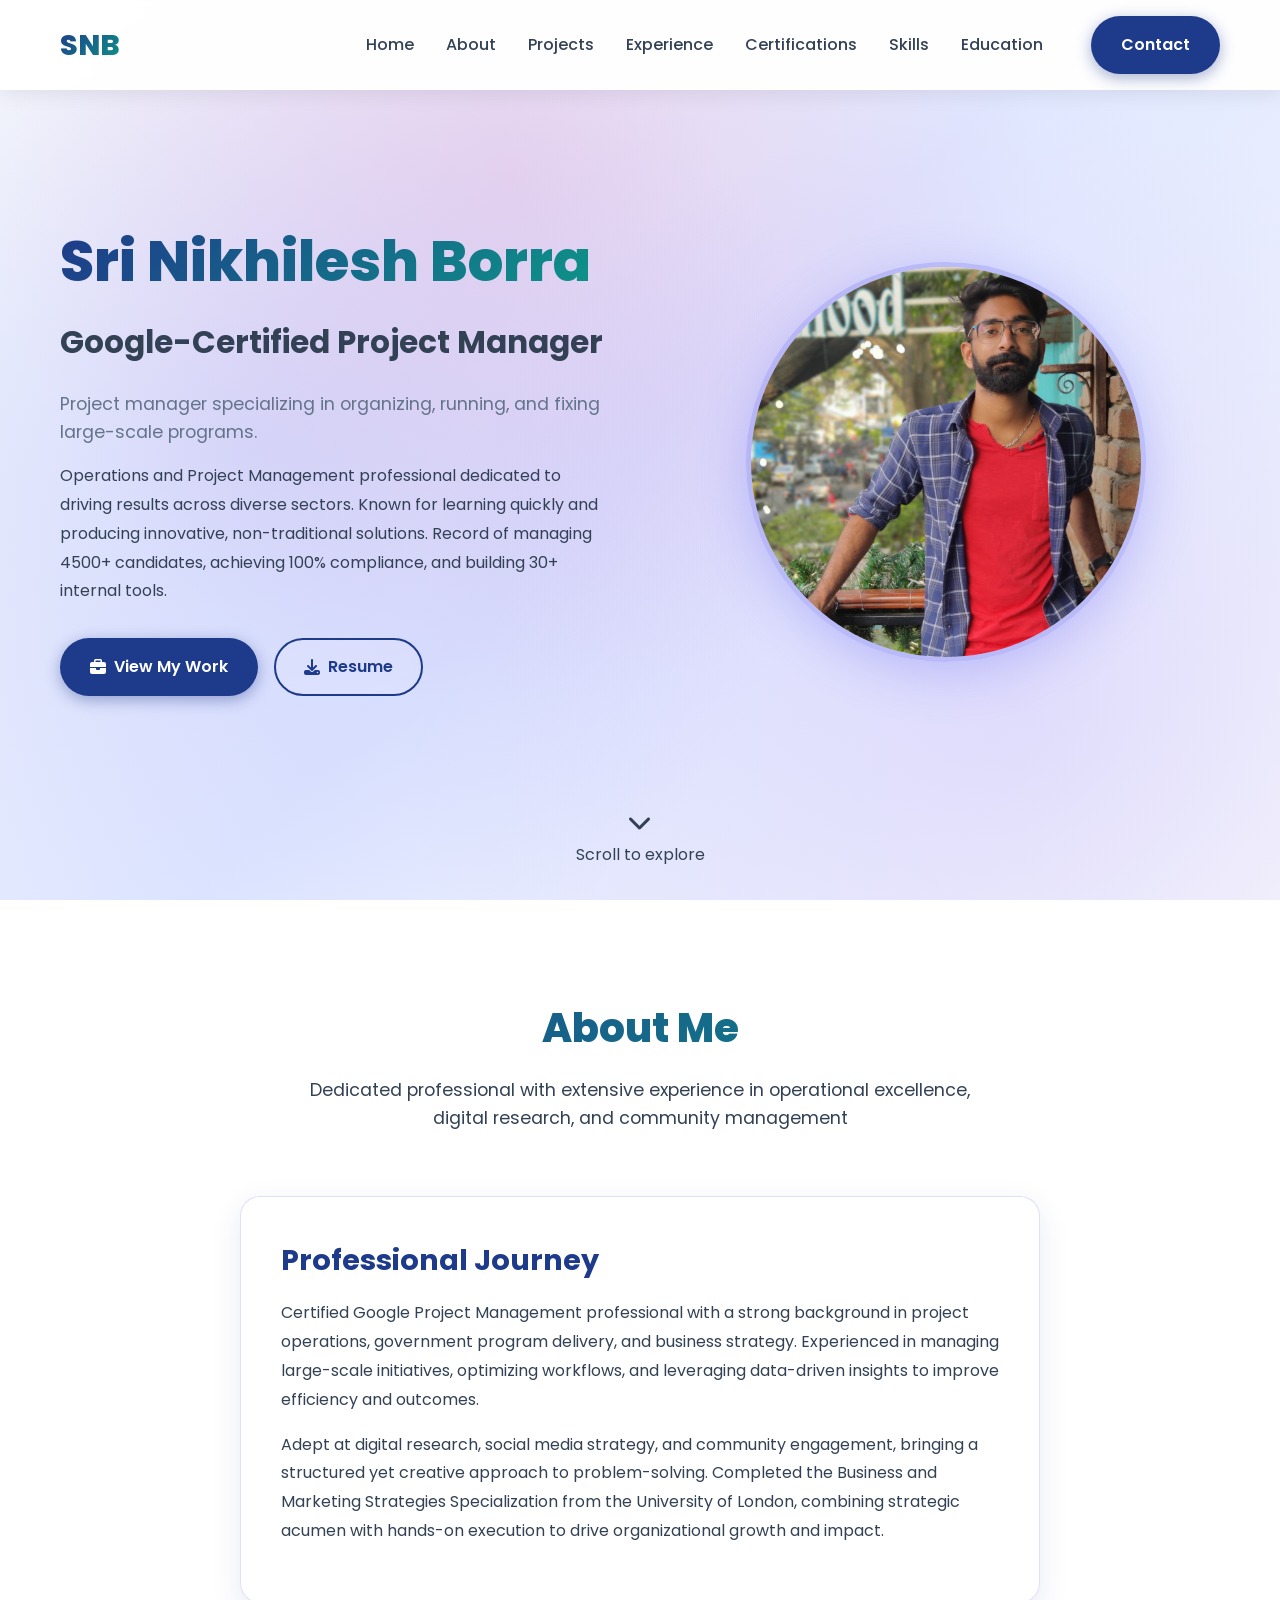
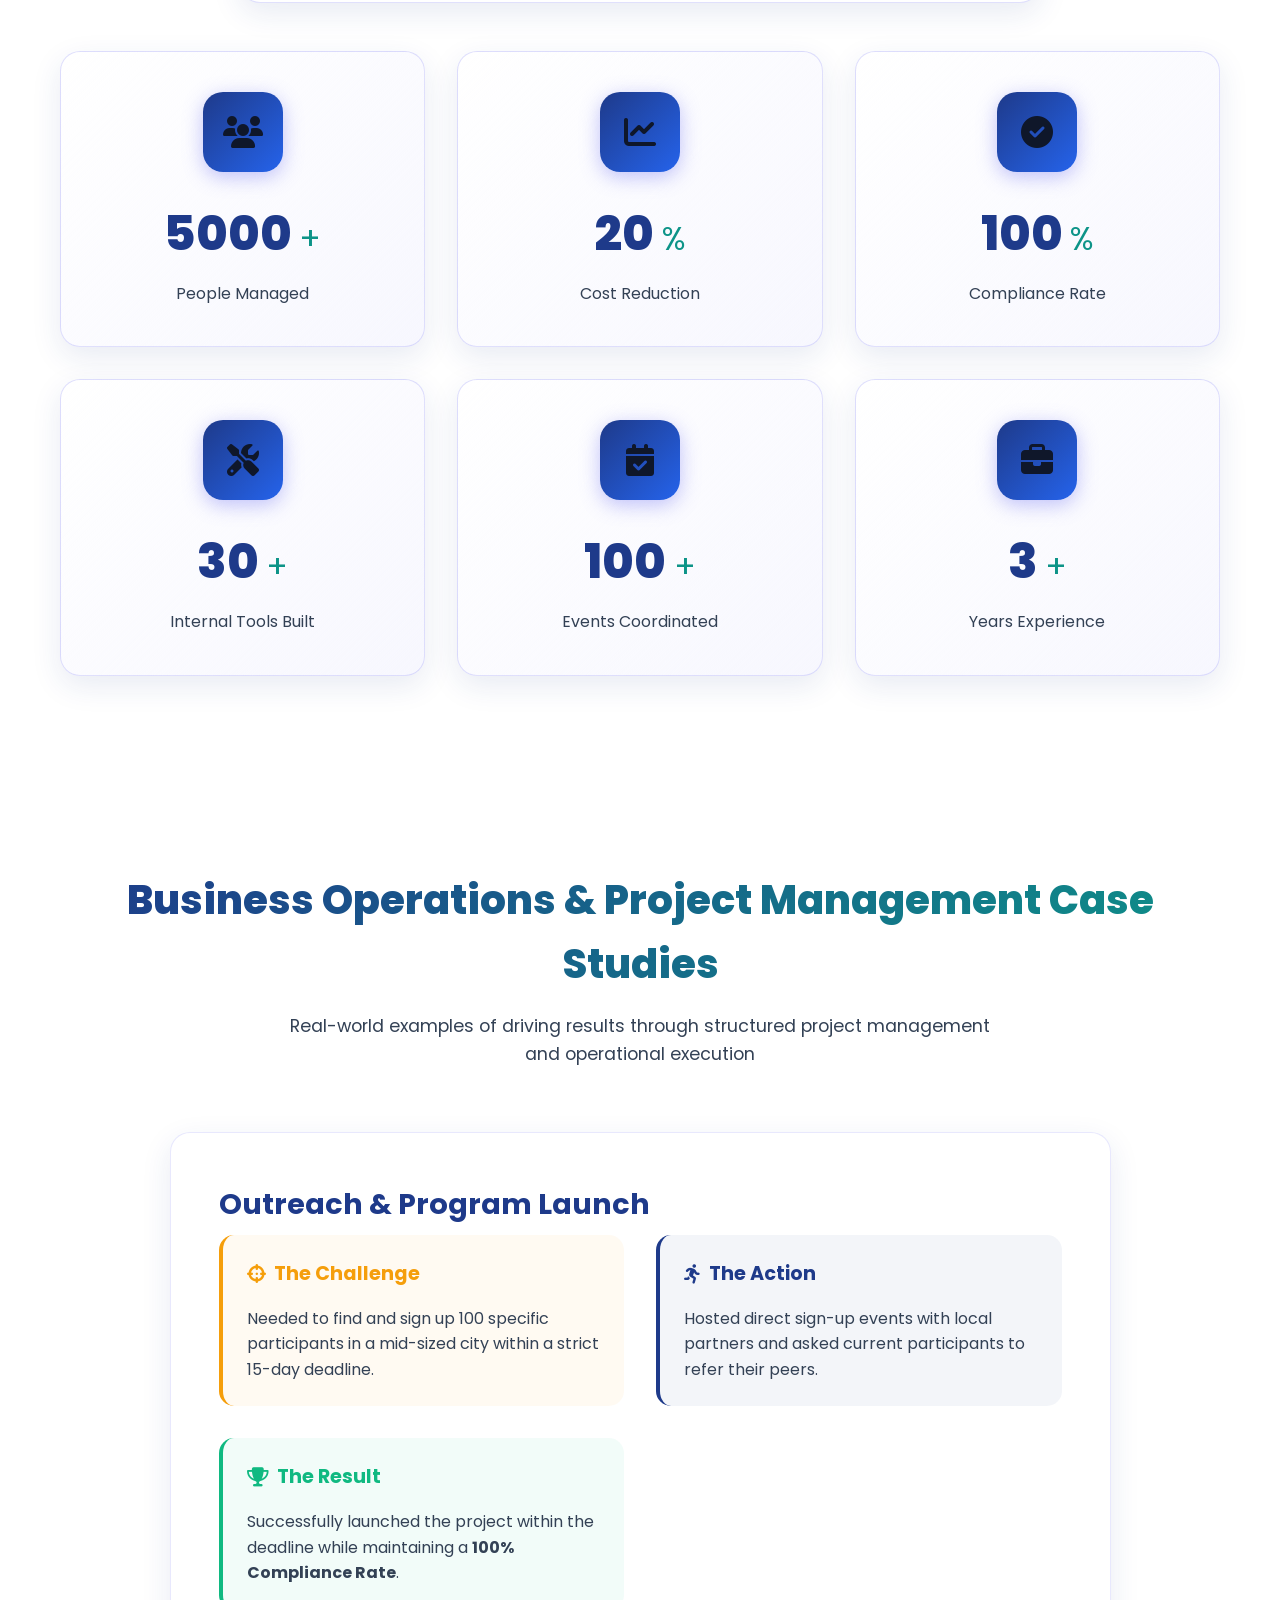
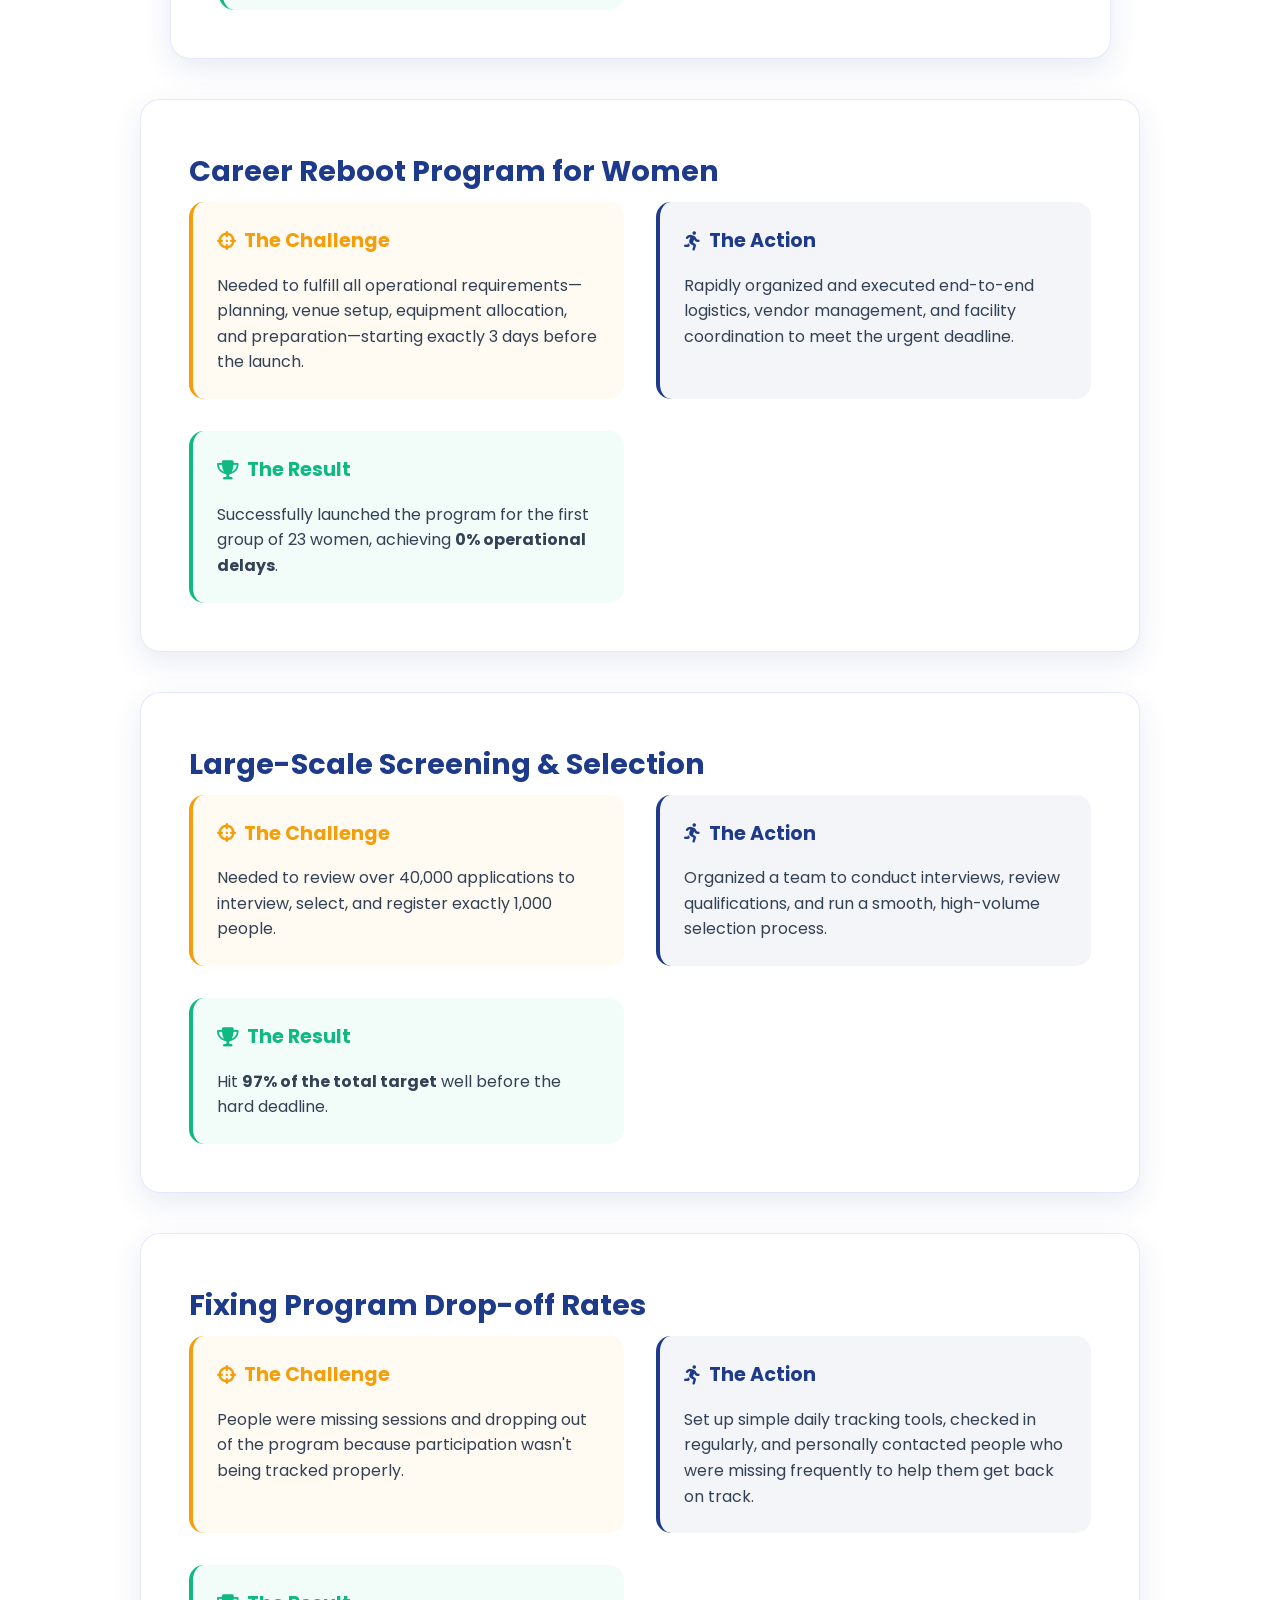
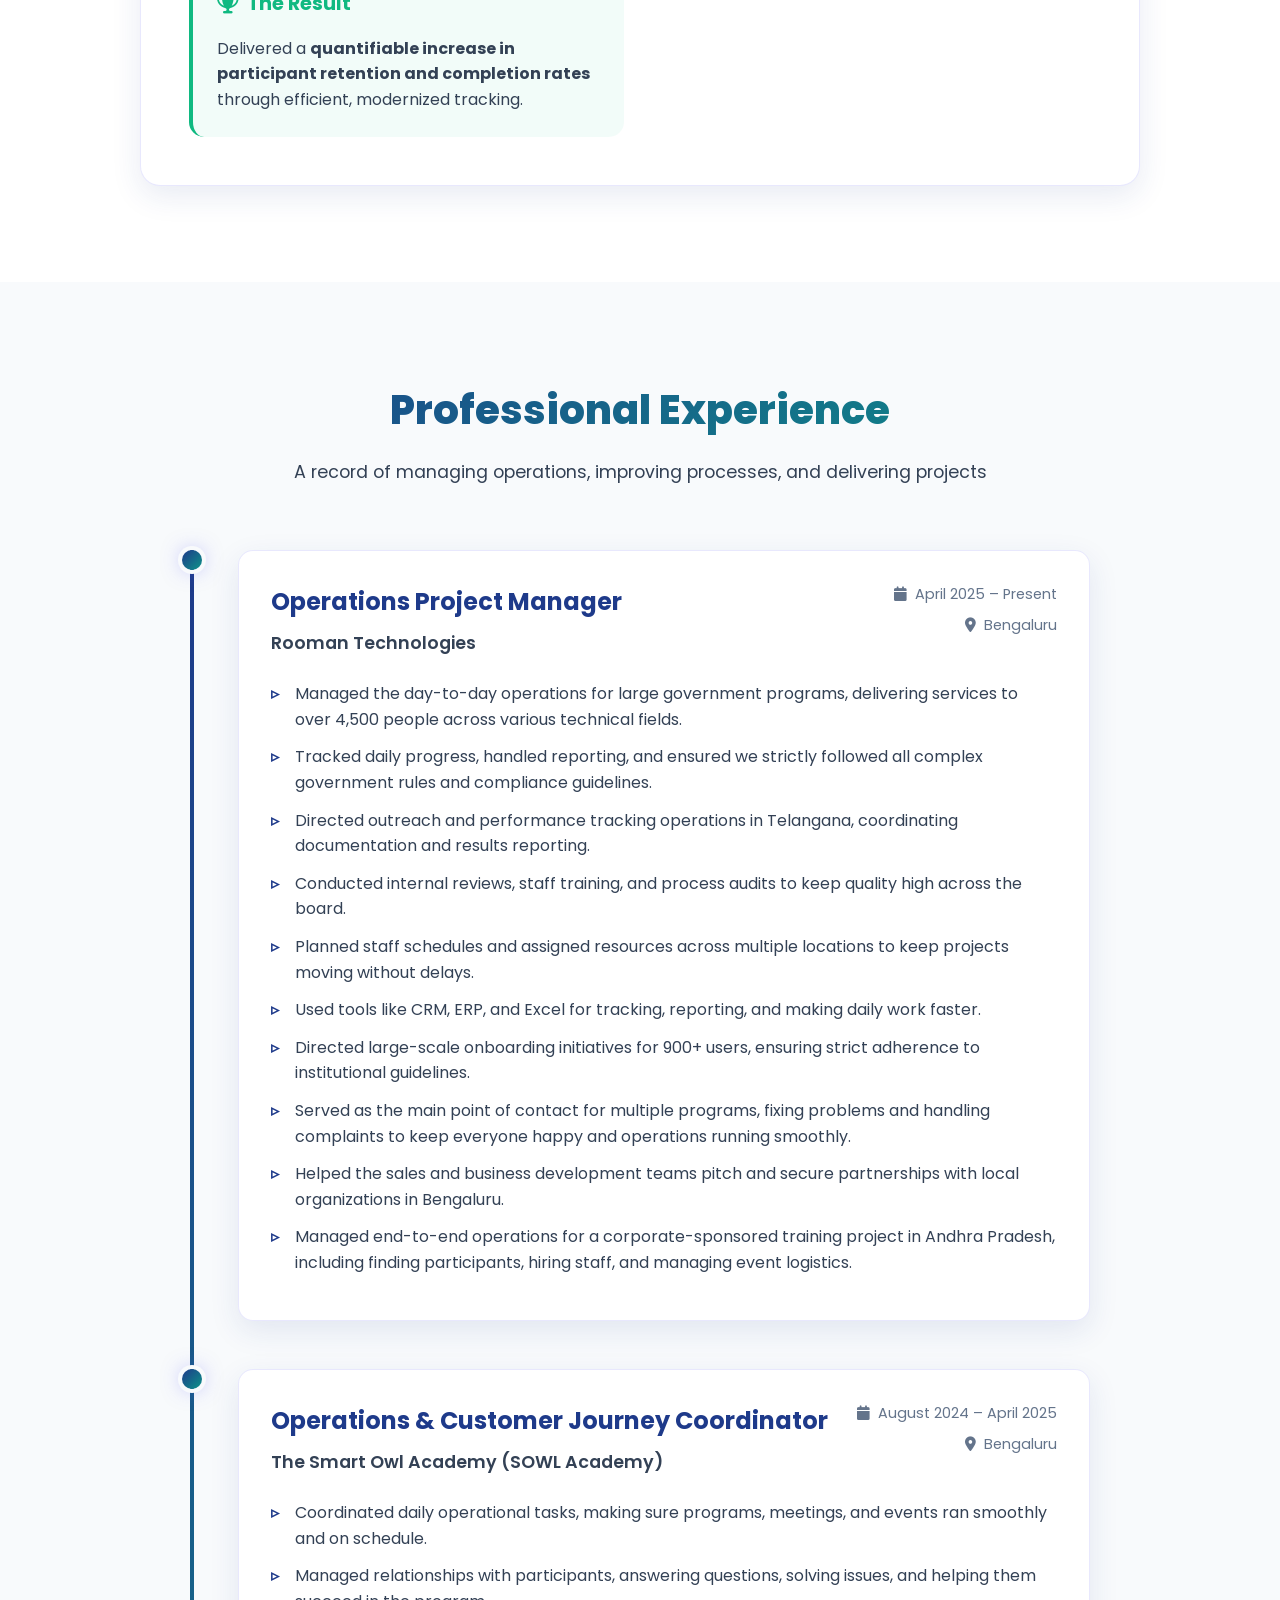
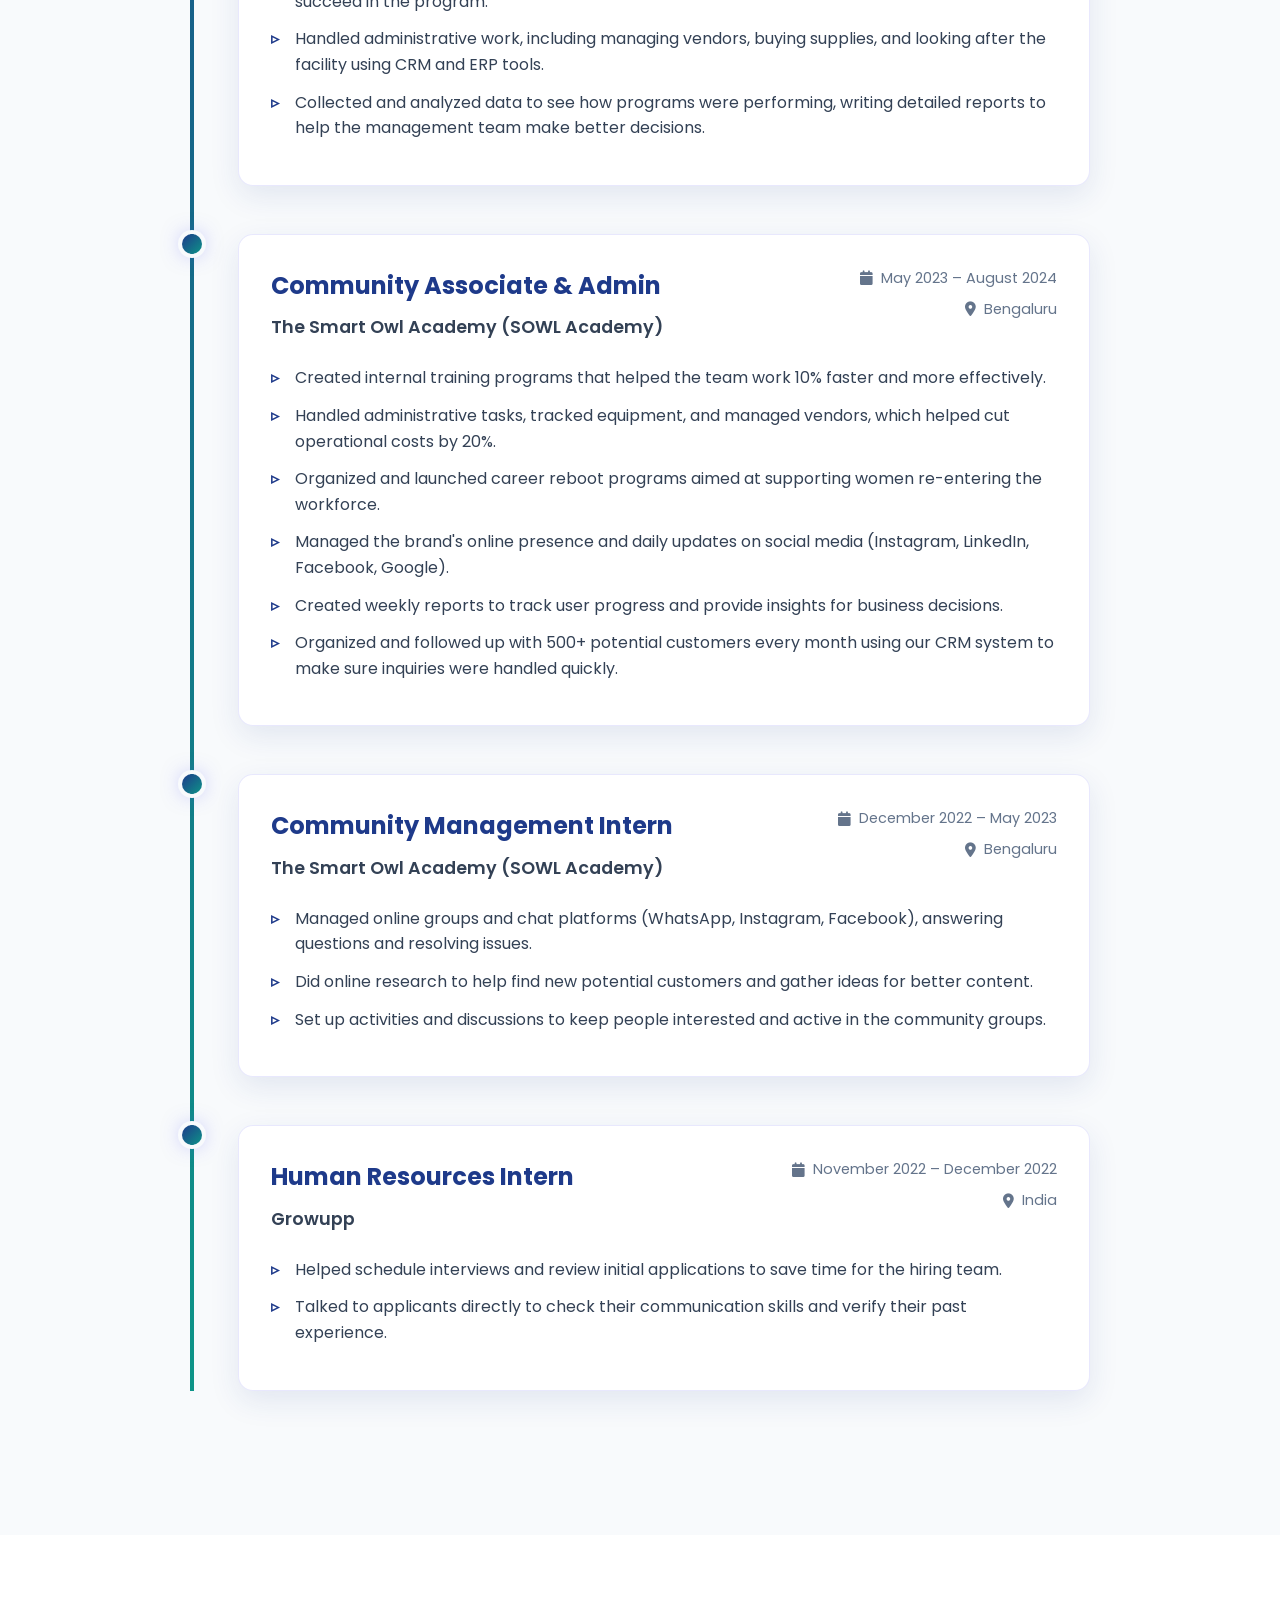
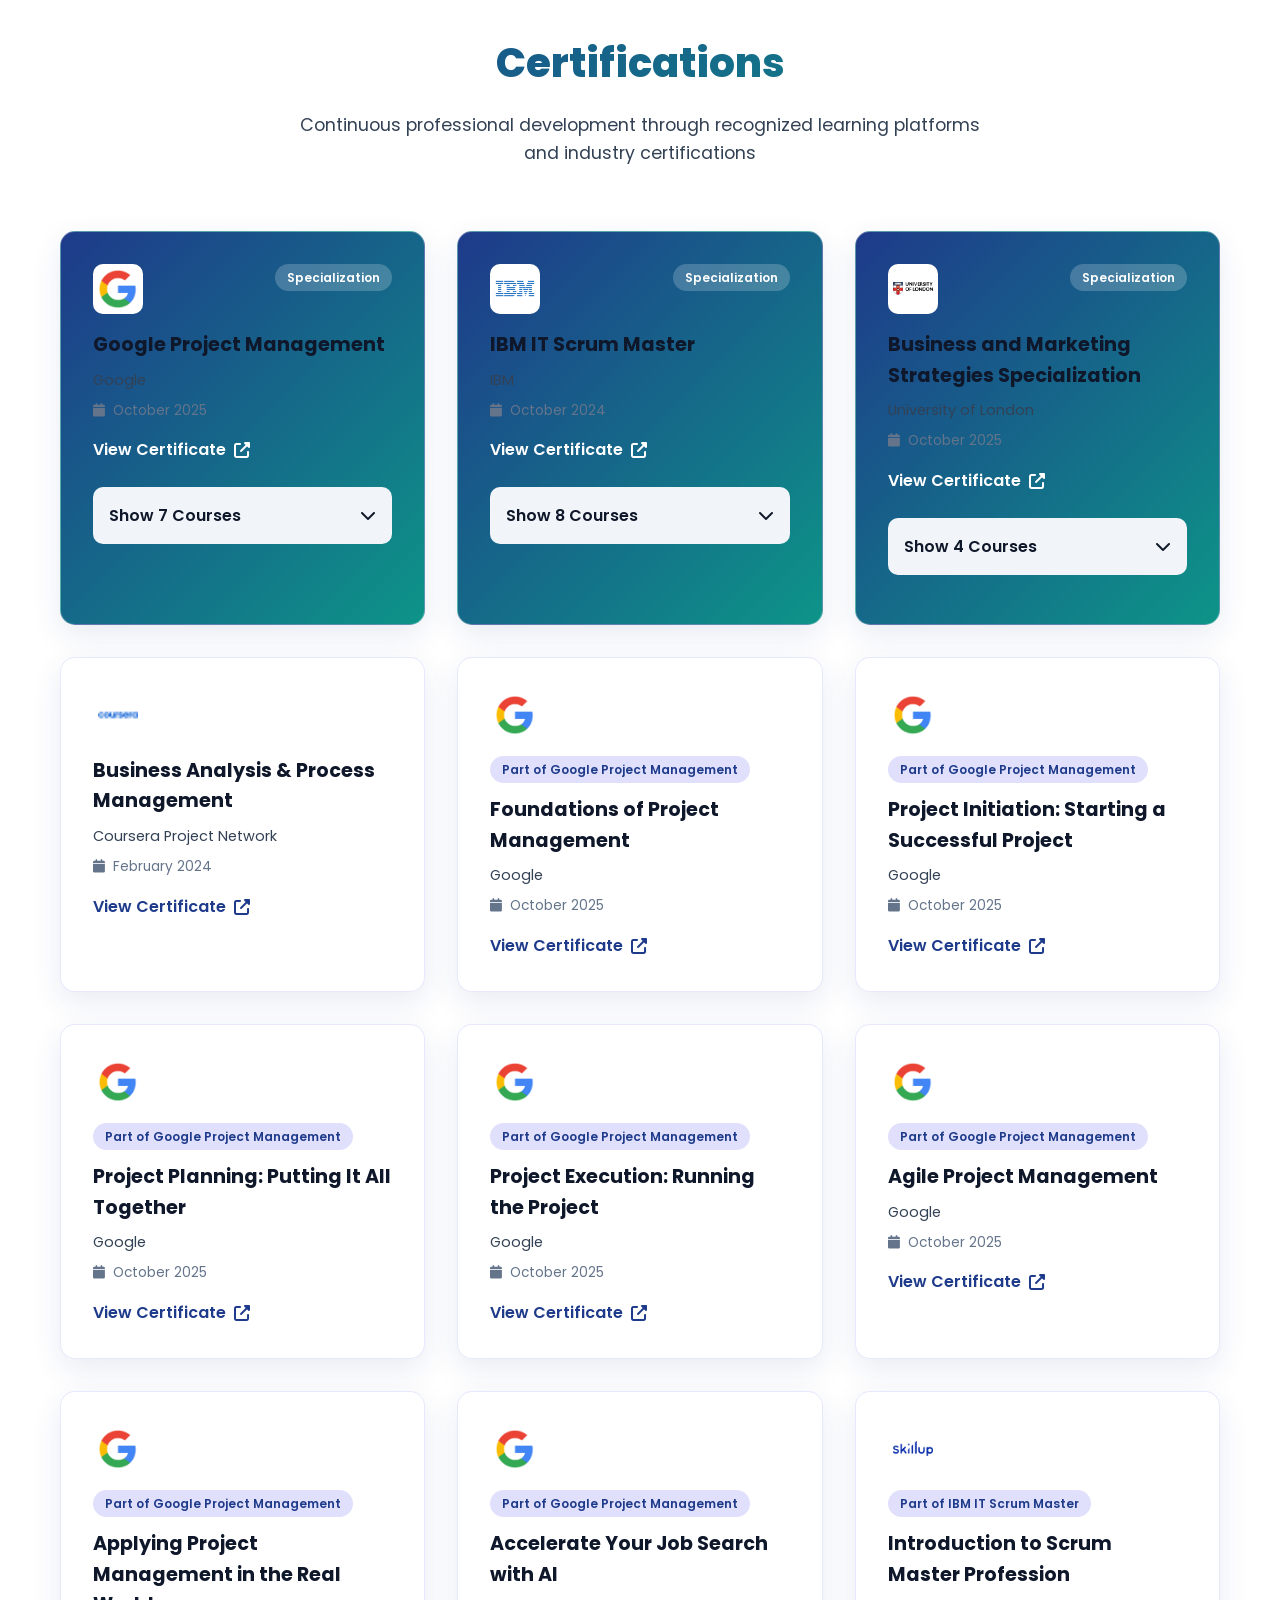
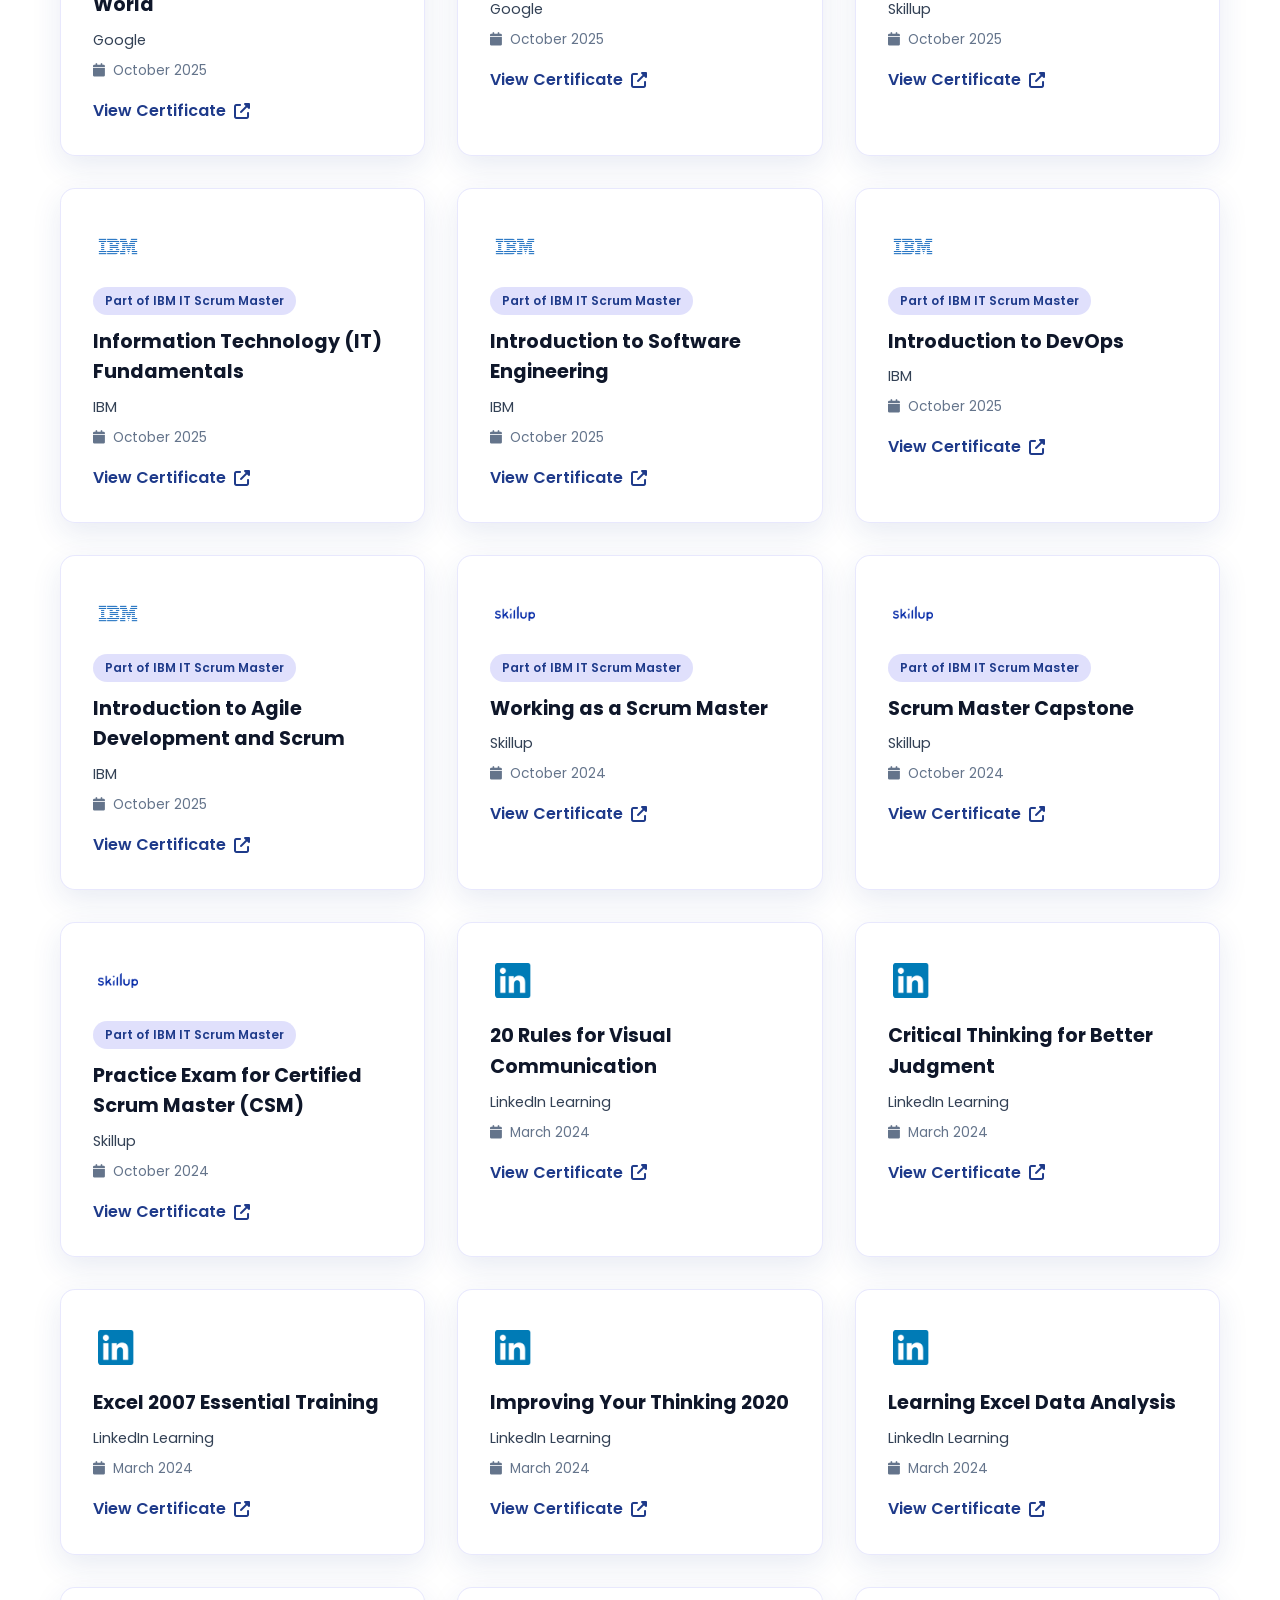
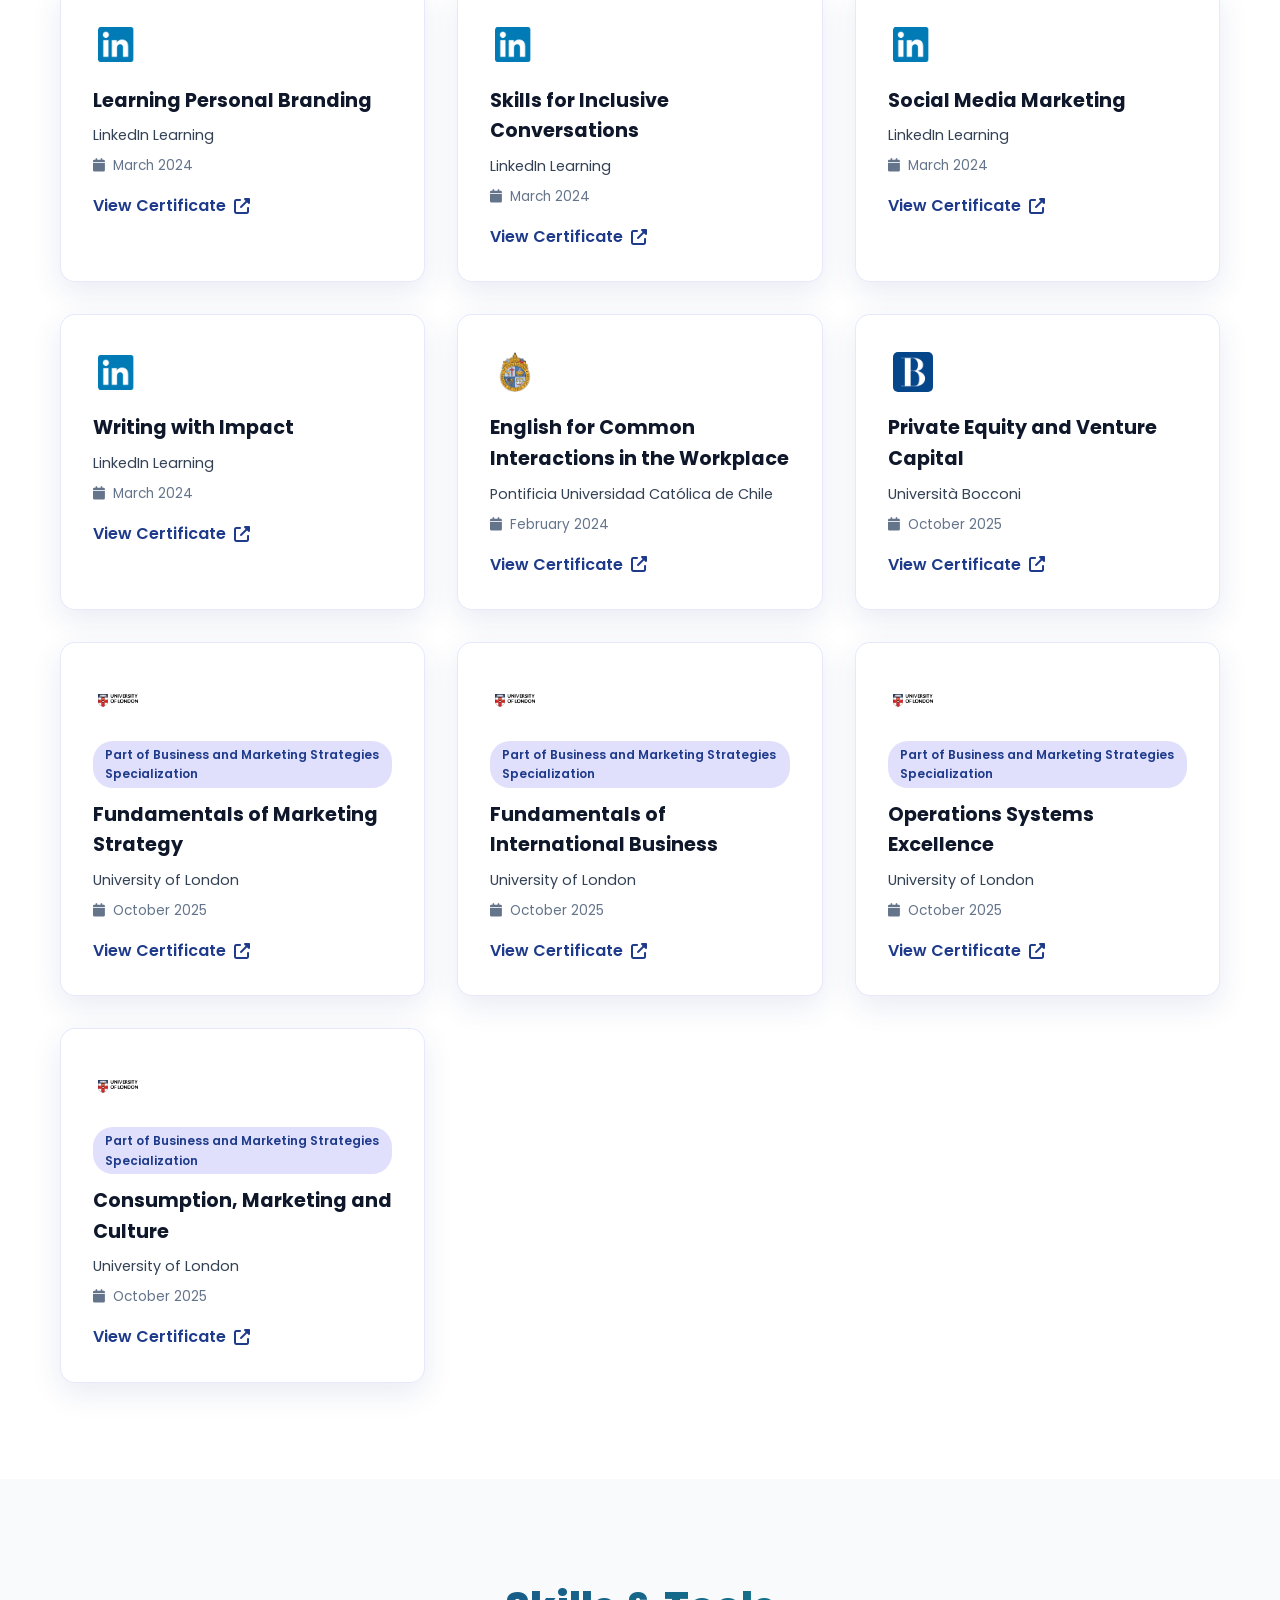
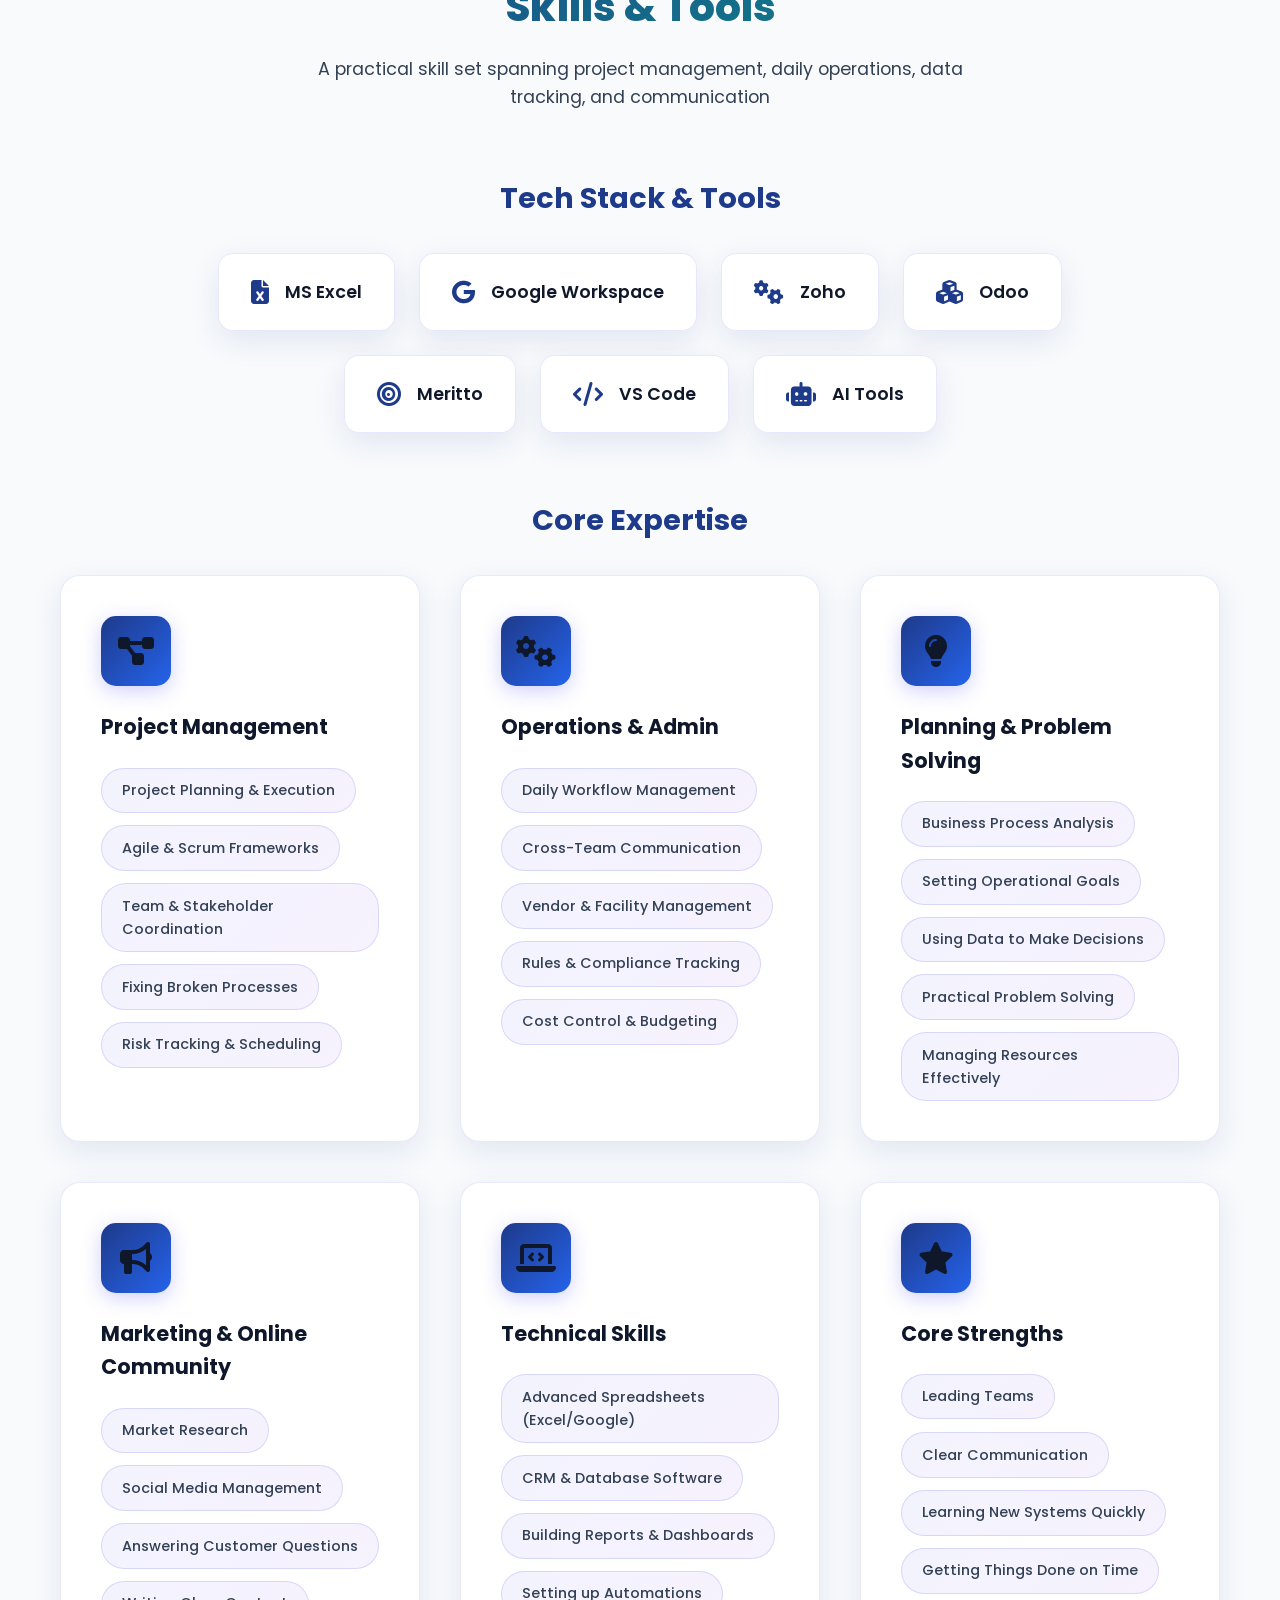
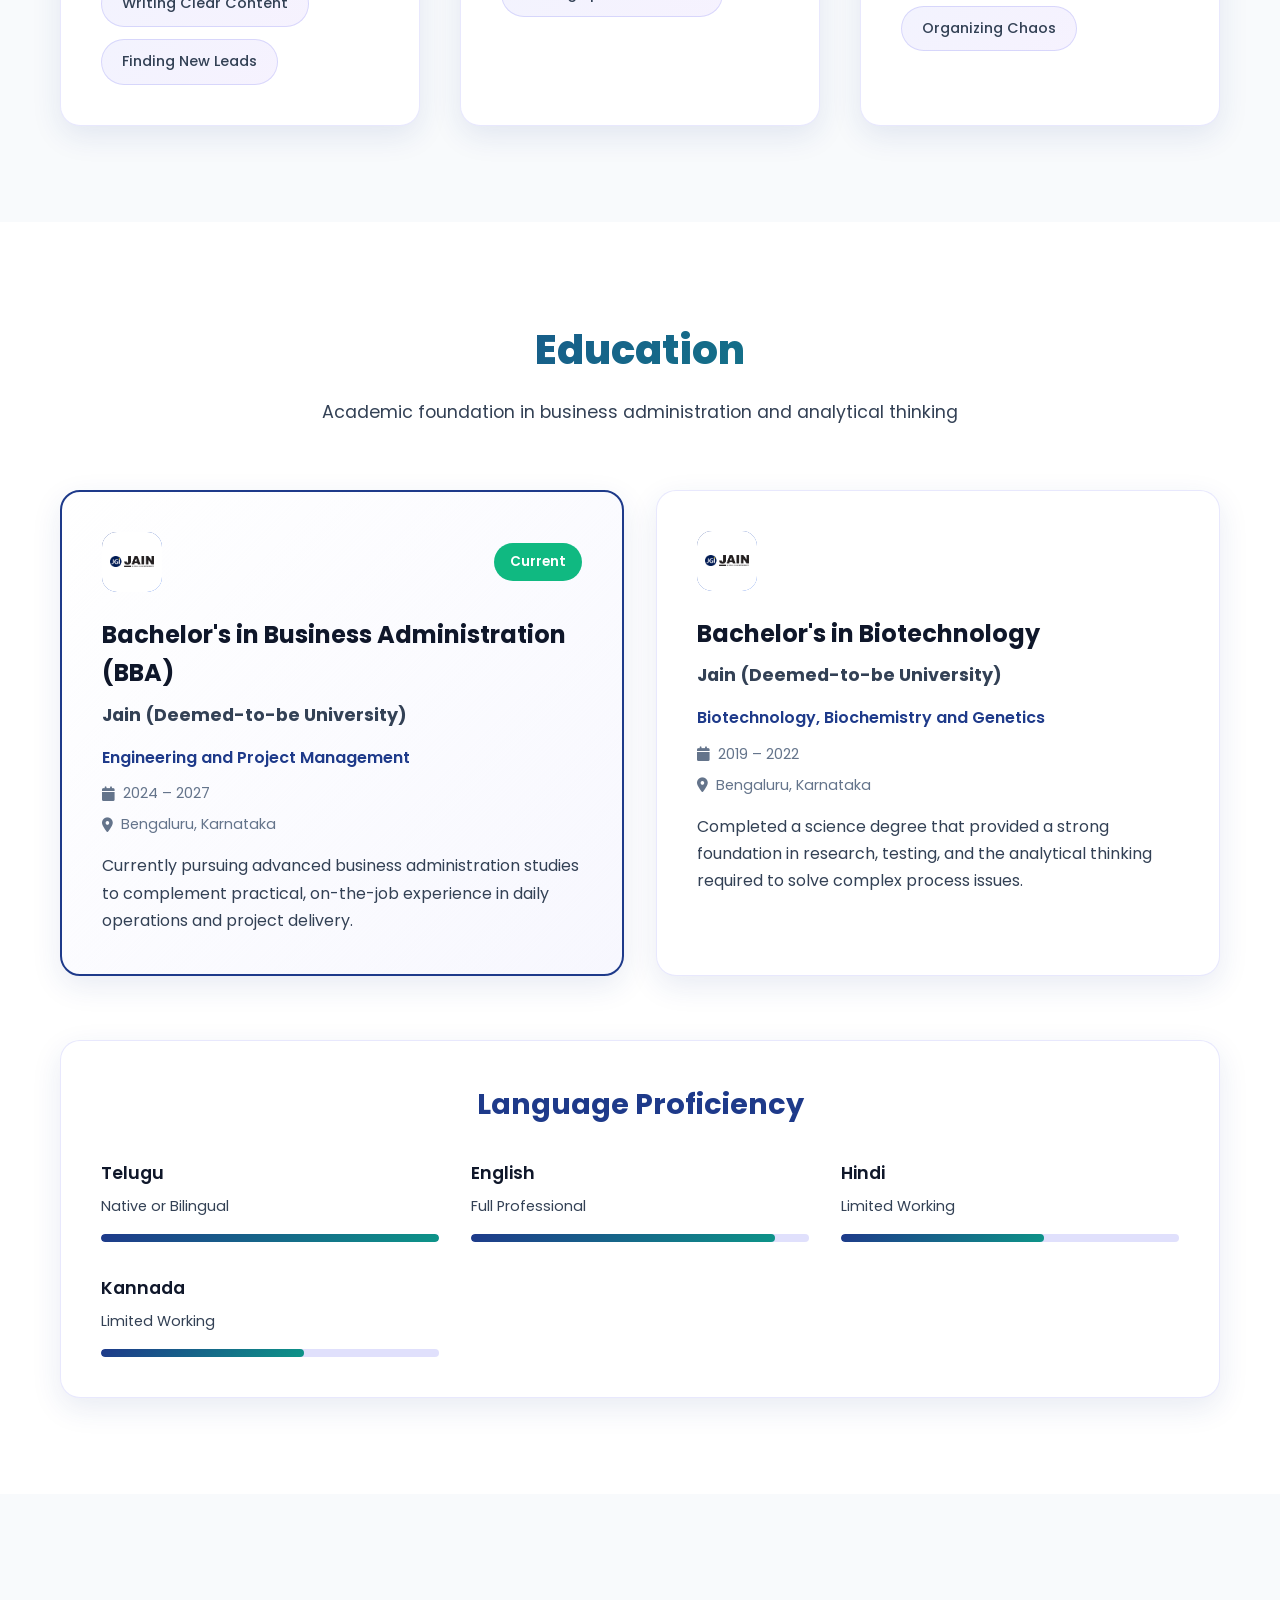
==== commit 138088d5: "Change resume link to open in new tab Updated resume link to open in a new tab with security attribu" ====
--- a/index.html
+++ b/index.html
@@ -197,7 +197,7 @@
                                 <a href="#case-studies" class="btn btn-primary">
                                     <i class="fas fa-briefcase"></i> View My Work
                                 </a>
-                                <a href="assets/Sri_Nikhilesh_Borra_Resume.pdf" download class="btn btn-outline">
+                                <a href="assets/Sri_Nikhilesh_Borra_Resume.pdf" target="_blank" rel="noopener noreferrer" class="btn btn-outline">
                                     <i class="fas fa-download"></i> Resume
                                 </a>
                             </div>
@@ -916,8 +916,7 @@
     </footer>
 
     <script src="https://unpkg.com/aos@2.3.1/dist/aos.js" defer></script>
-    <script src="assets/js/certifications-data.js" defer></script>
-    <script src="assets/js/script.js" defer></script>
+    <script type="module" src="assets/js/script.js"></script>
 </body>
 
 </html>
--- a/assets/css/style.css
+++ b/assets/css/style.css
@@ -1379,7 +1379,8 @@
     }
 
     .rotating-text {
-        min-height: 2.8rem;
+        min-height: 4.5rem;
+        align-items: flex-start;
     }
 
     .section-title {
@@ -1587,6 +1588,19 @@
     padding-top: 1.5rem;
 }
 
-
-
-
+/* Accessibility: Focus States */
+:focus-visible {
+    outline: 2px solid var(--primary-color);
+    outline-offset: 4px;
+    border-radius: 4px;
+}
+
+/* Ensure buttons and round elements get round focus rings */
+.btn:focus-visible, 
+.social-links a:focus-visible,
+.achievement-icon:focus-visible {
+    border-radius: 50px; /* Or match the specific element's border-radius */
+}
+
+
+
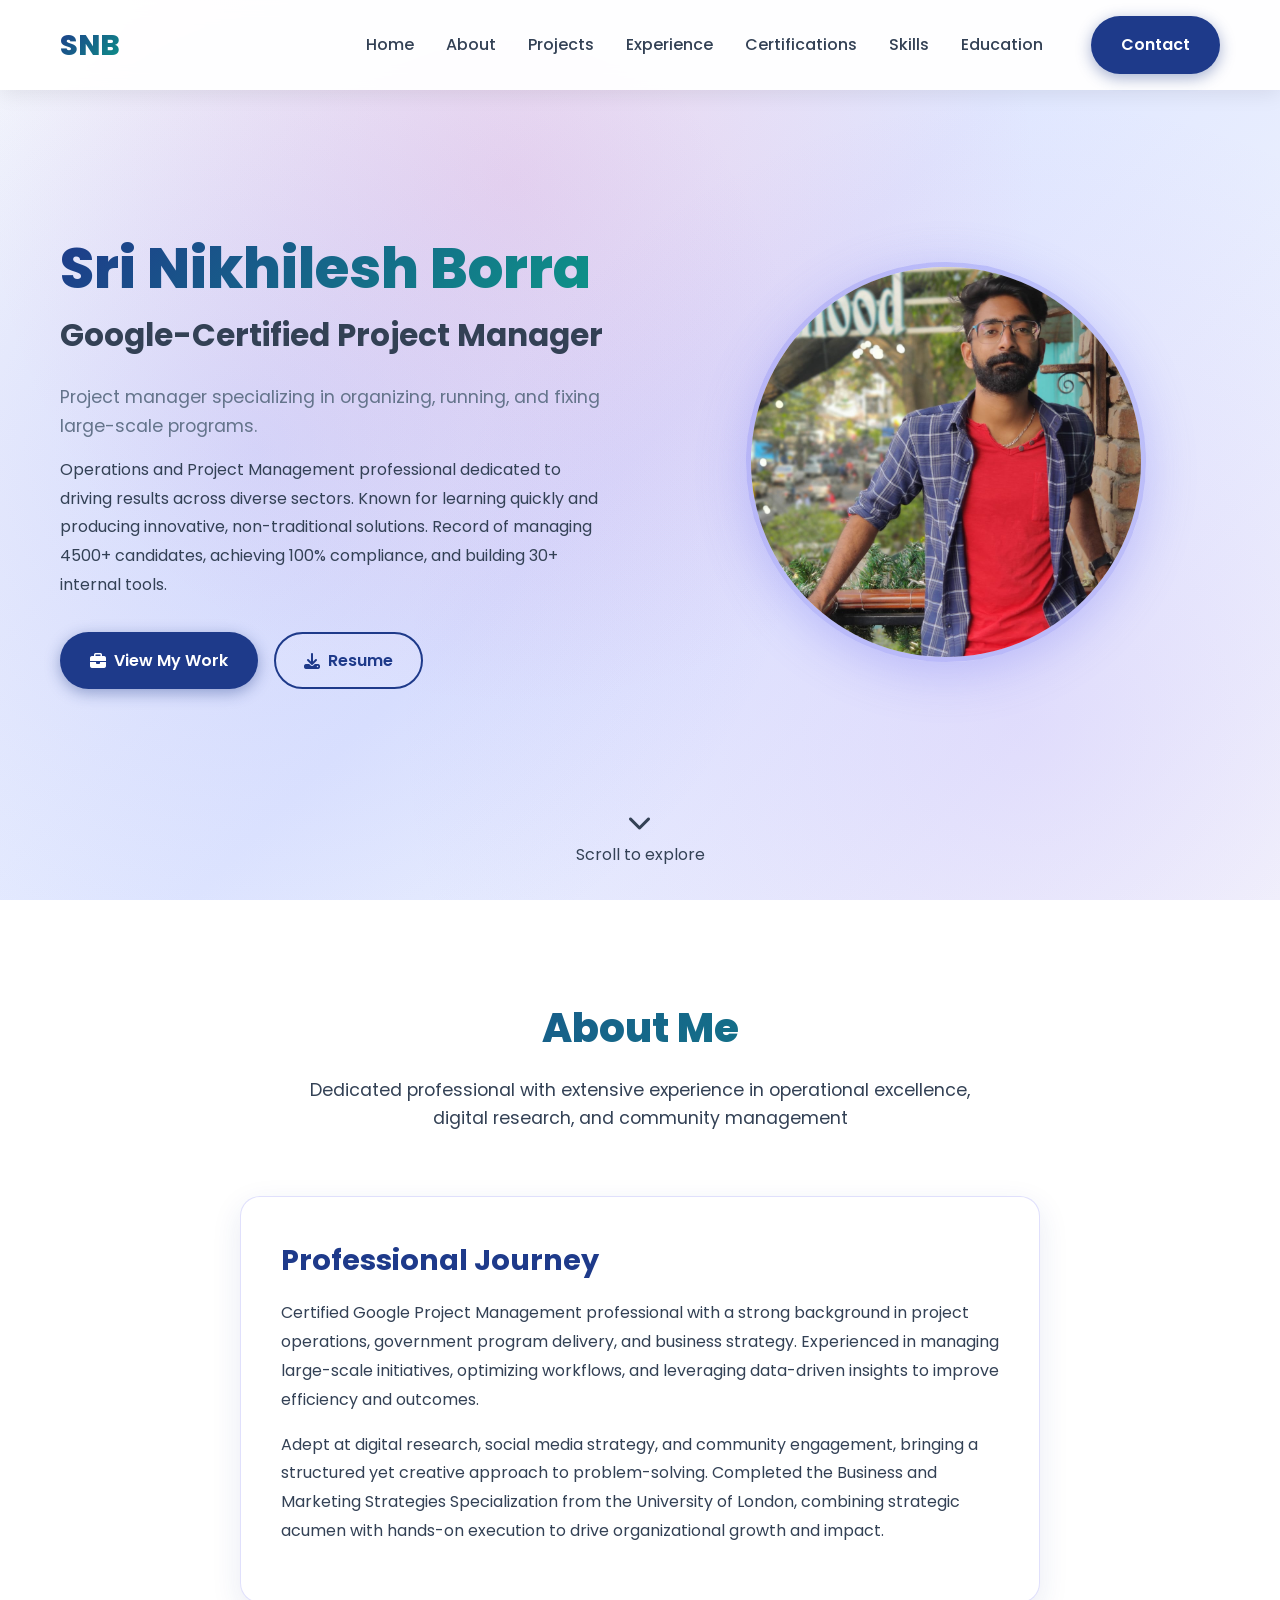
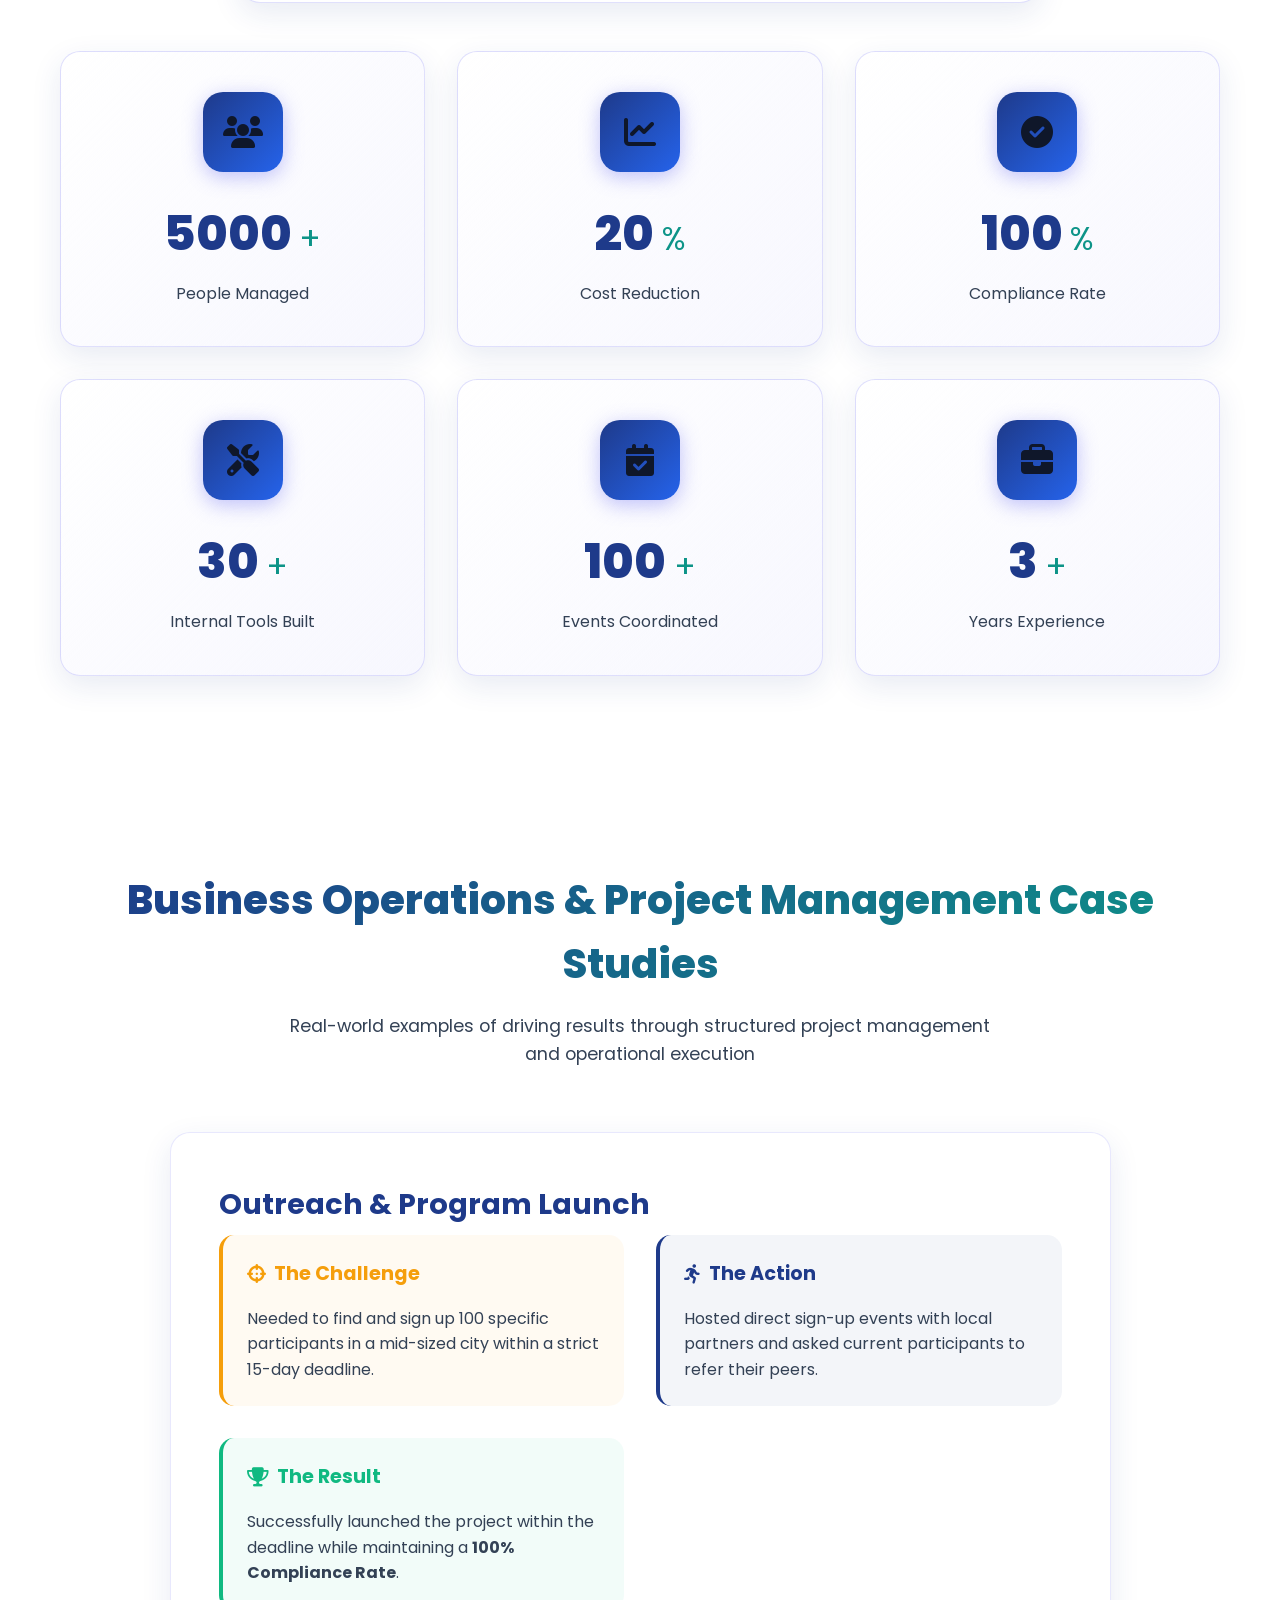
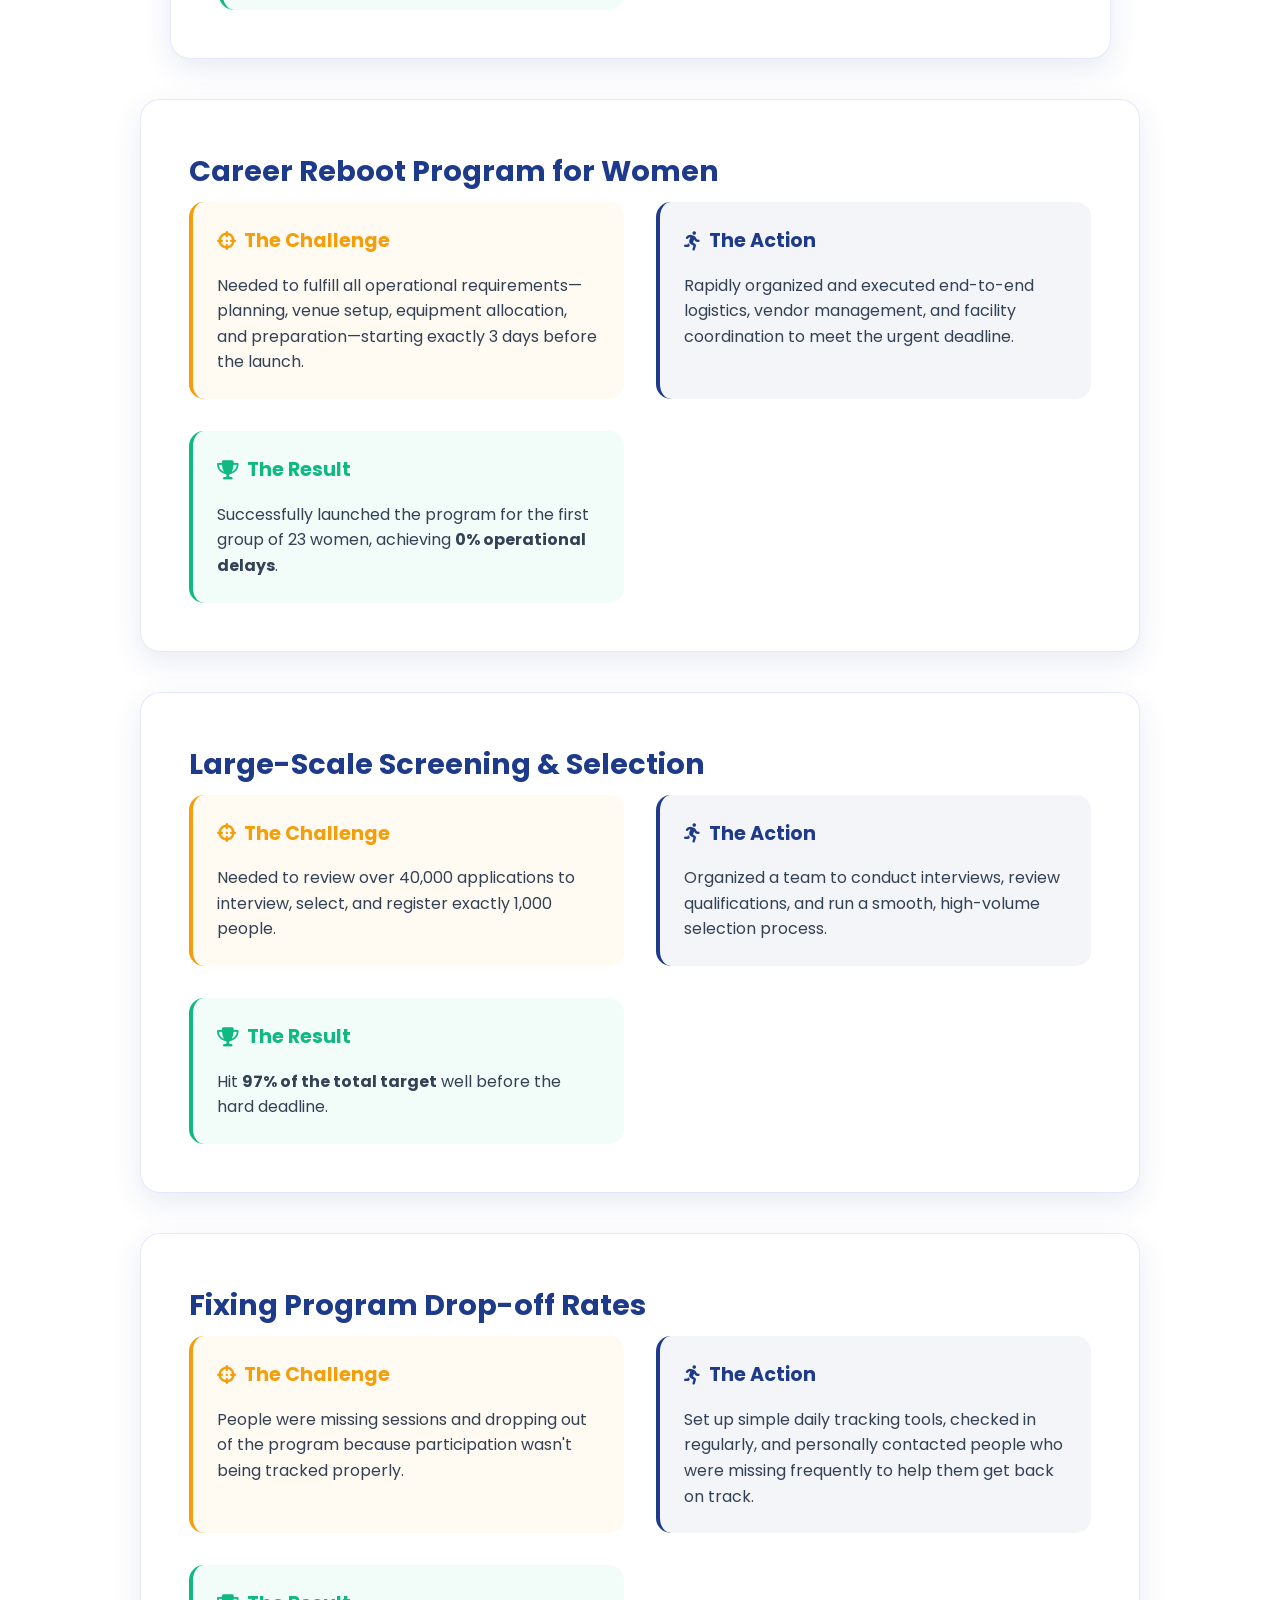
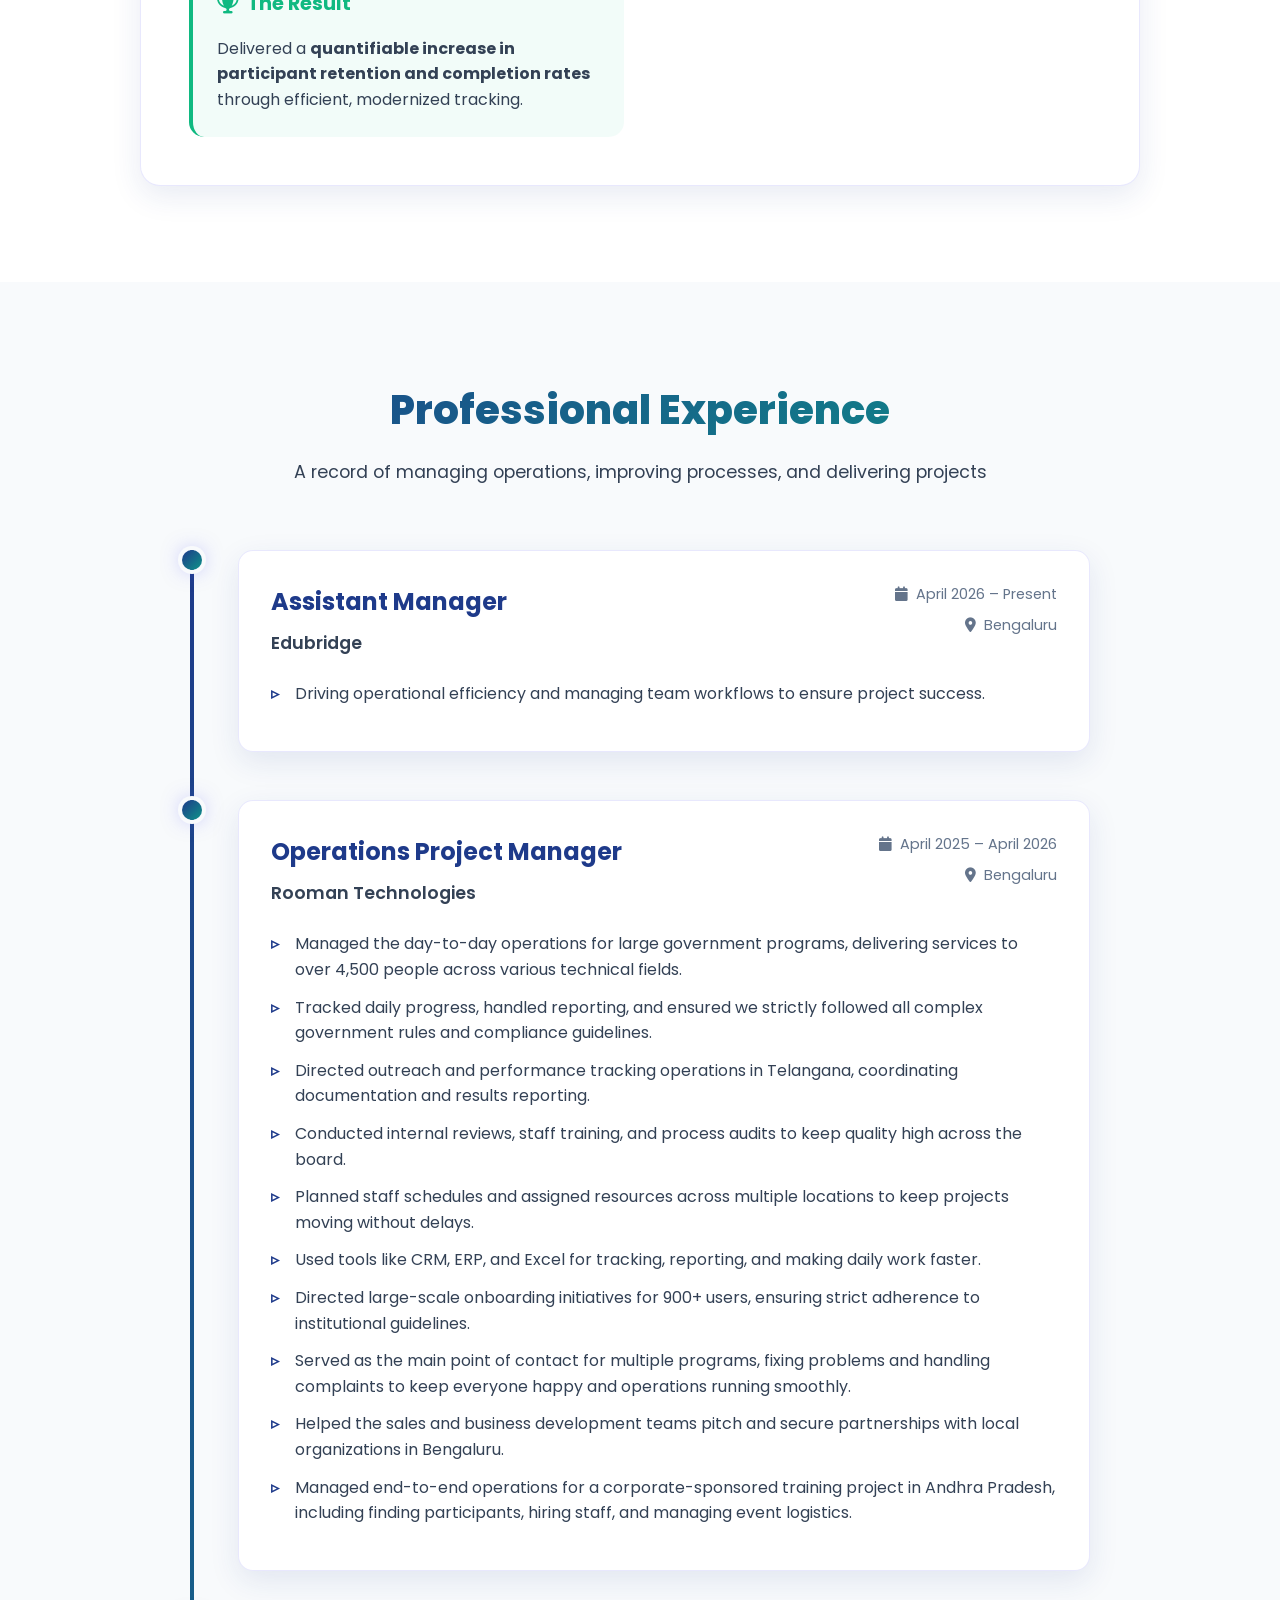
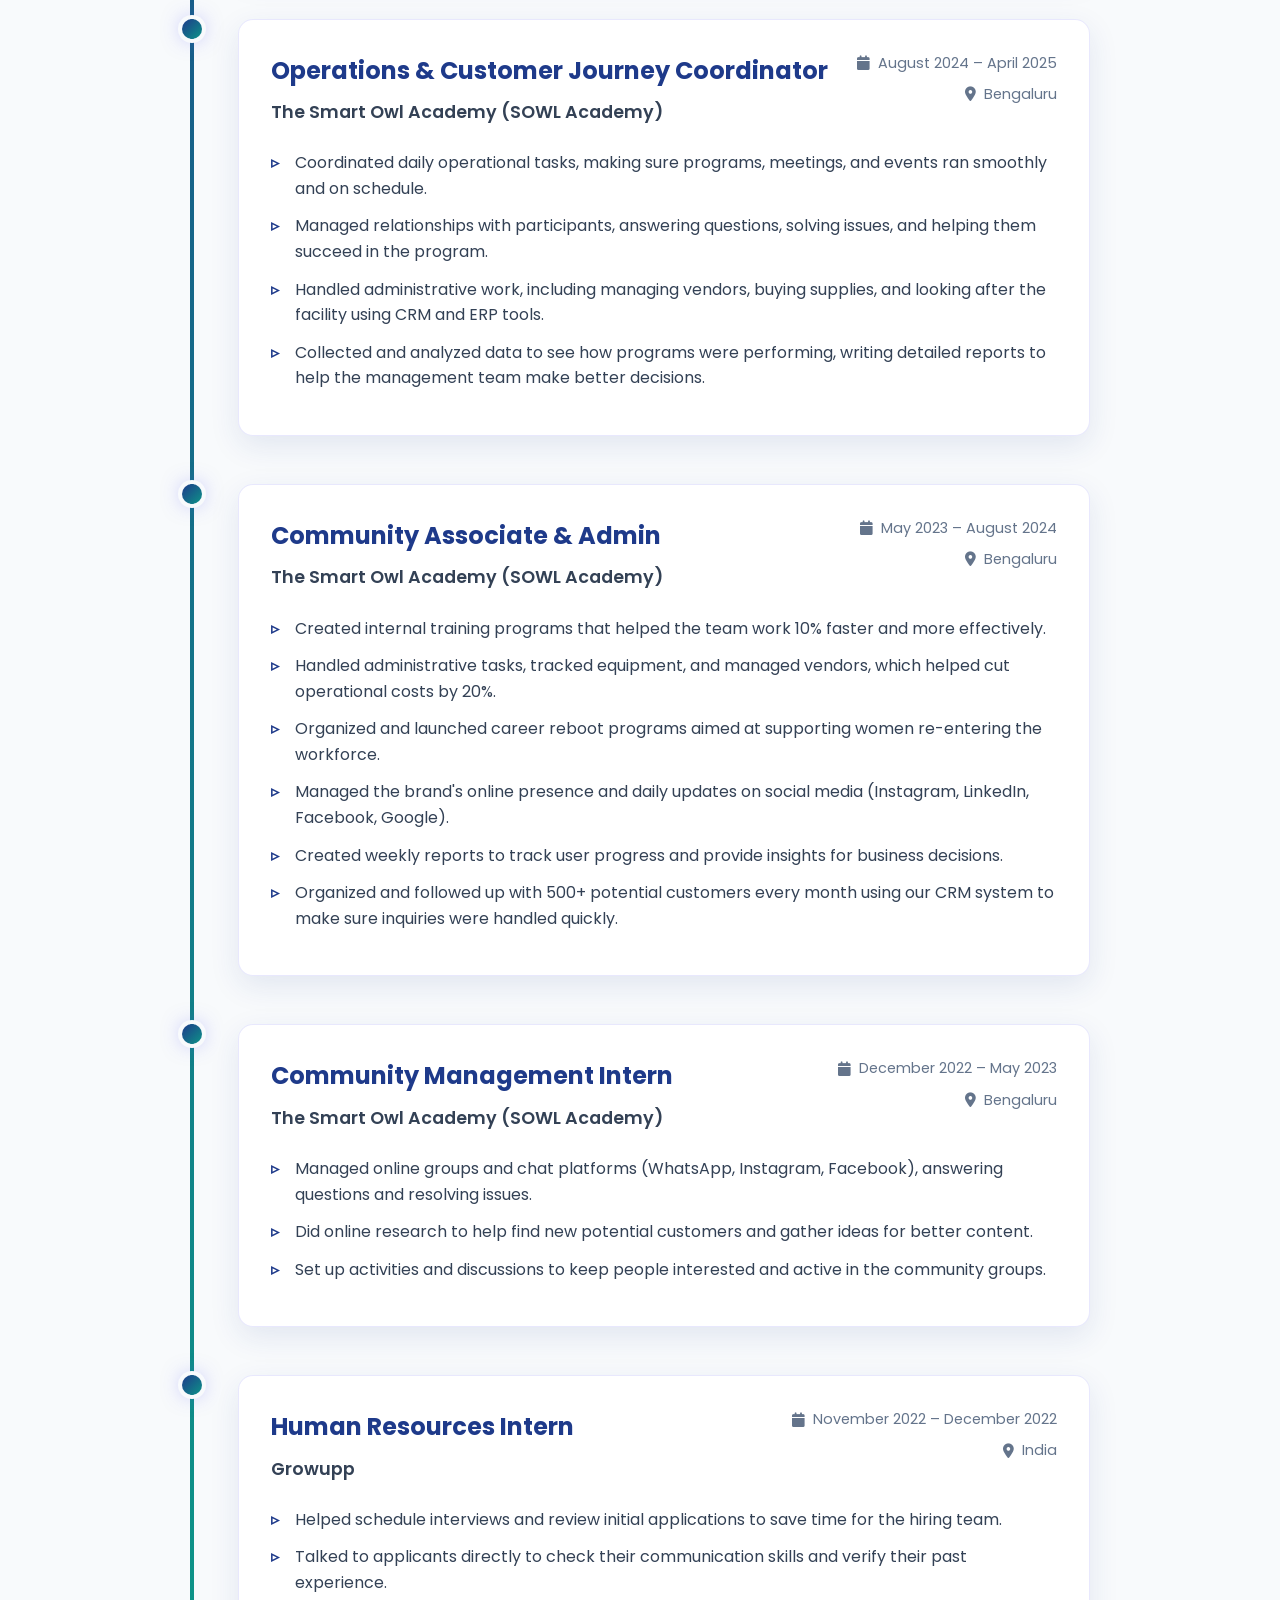
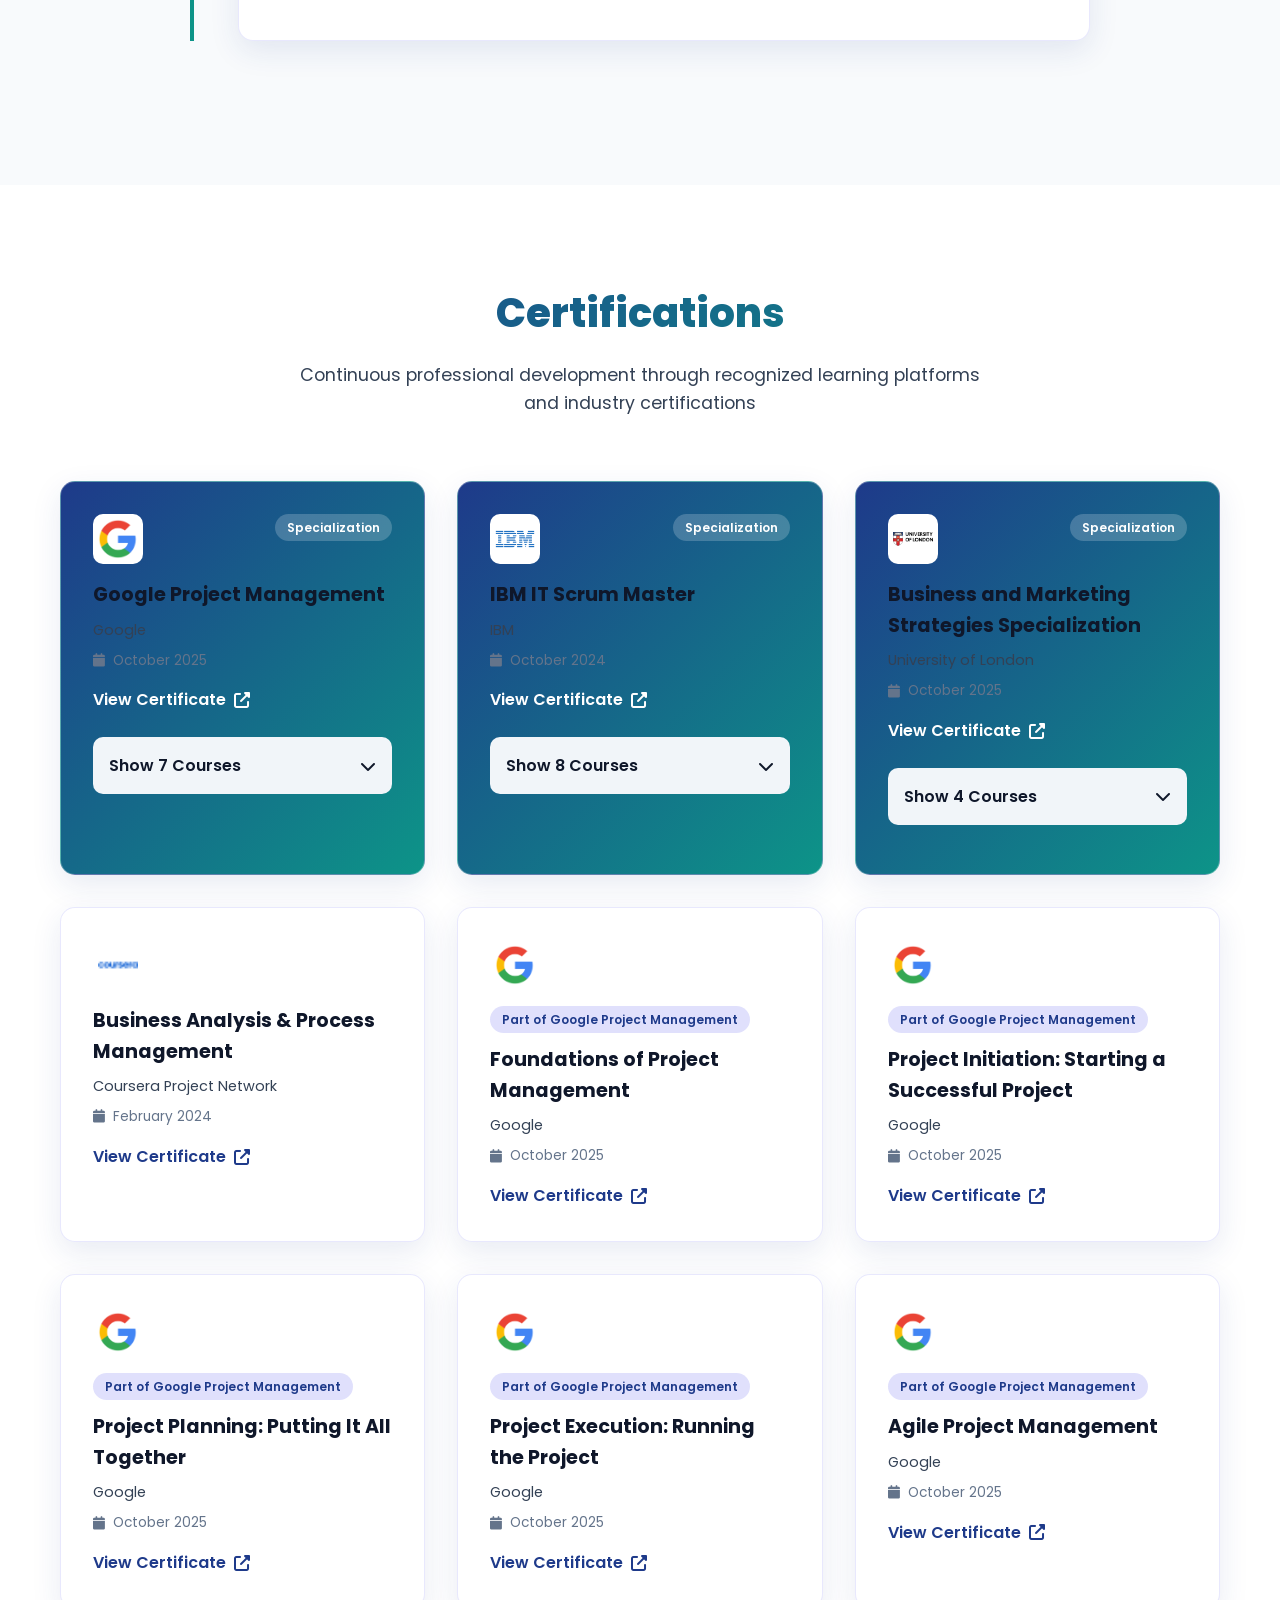
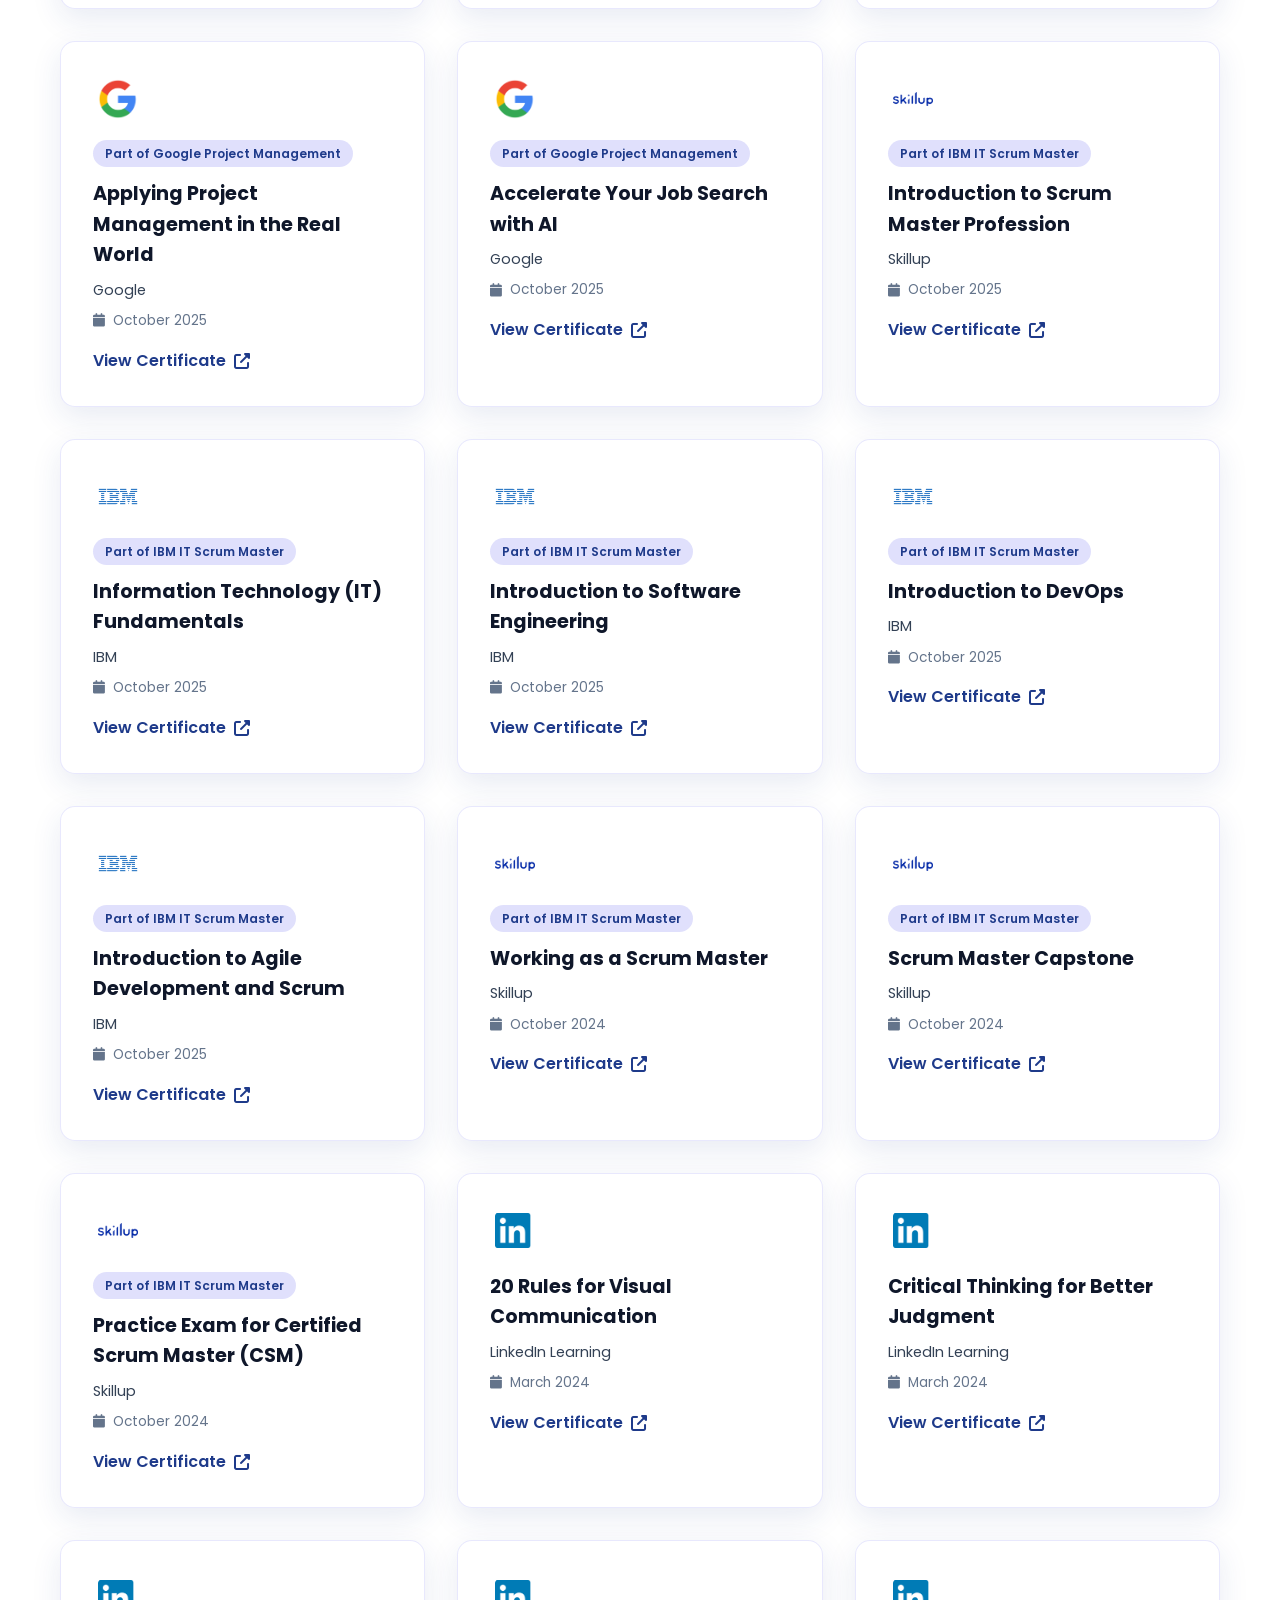
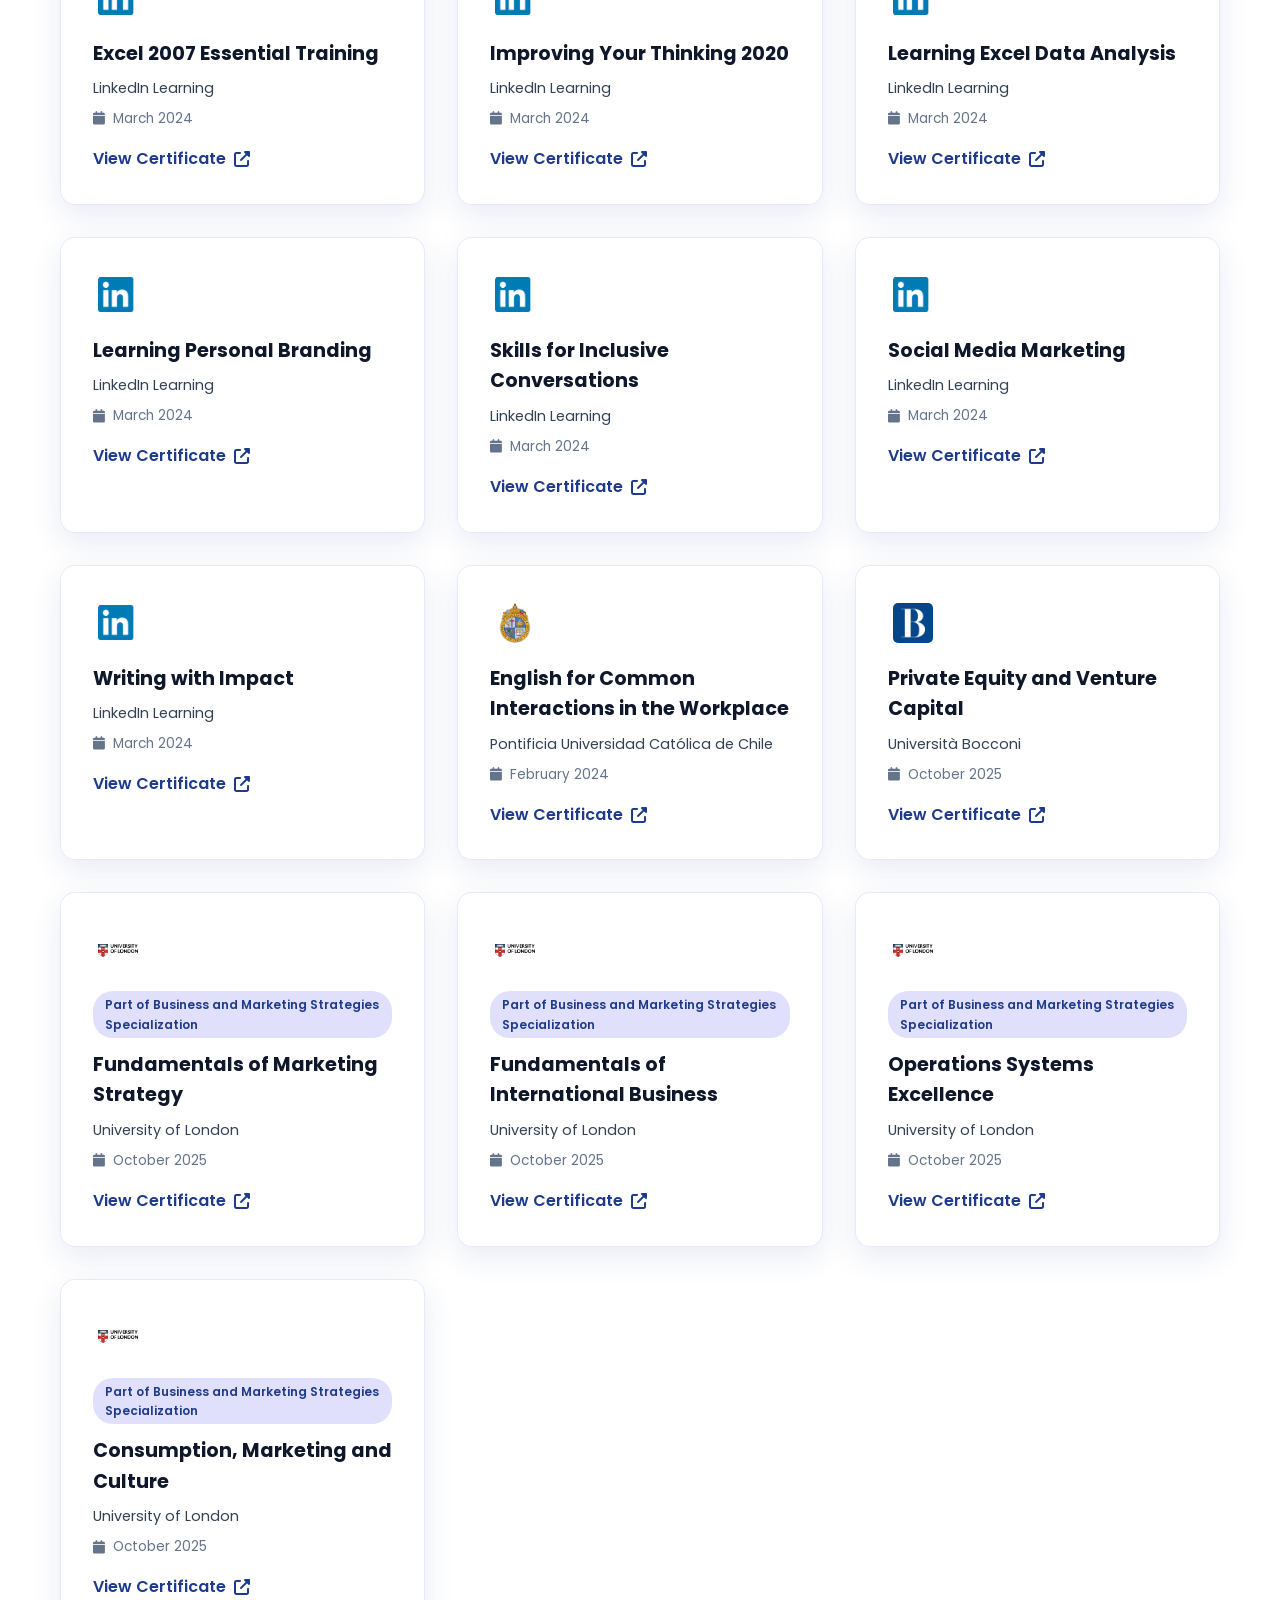
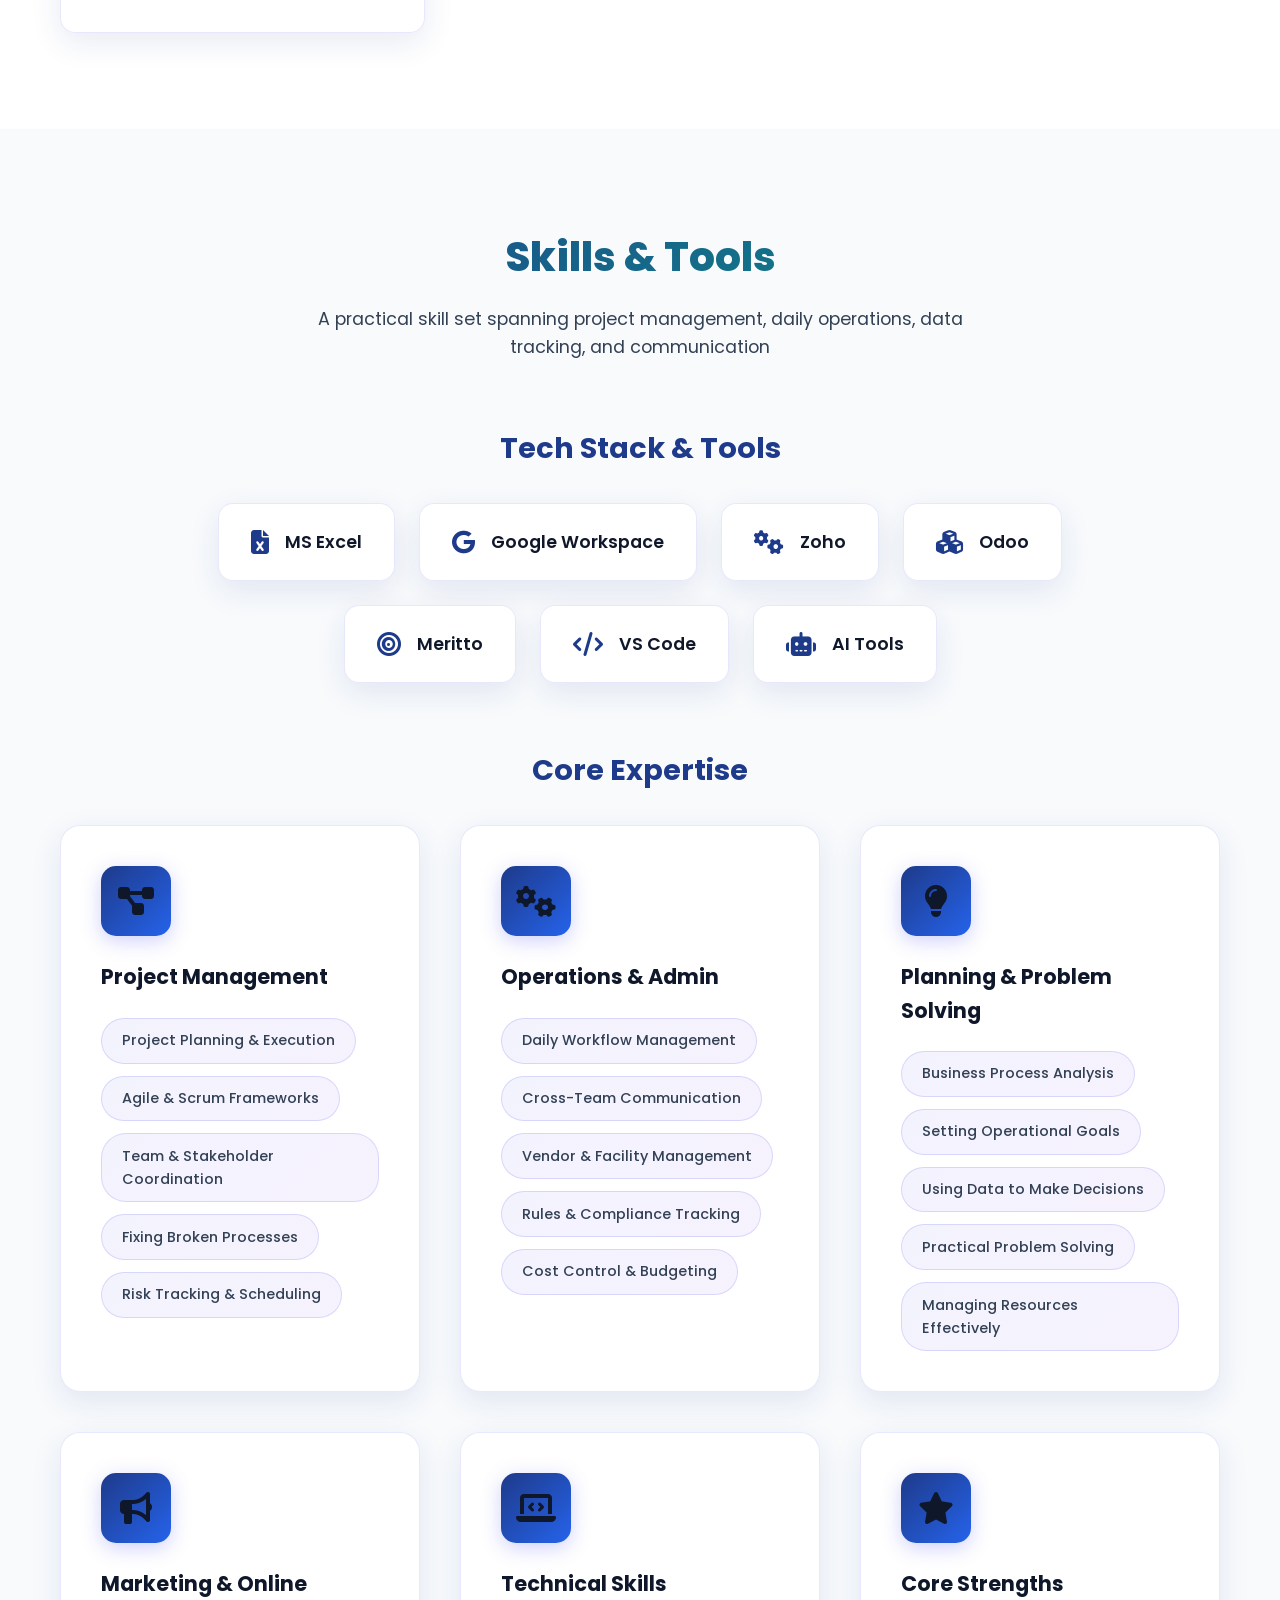
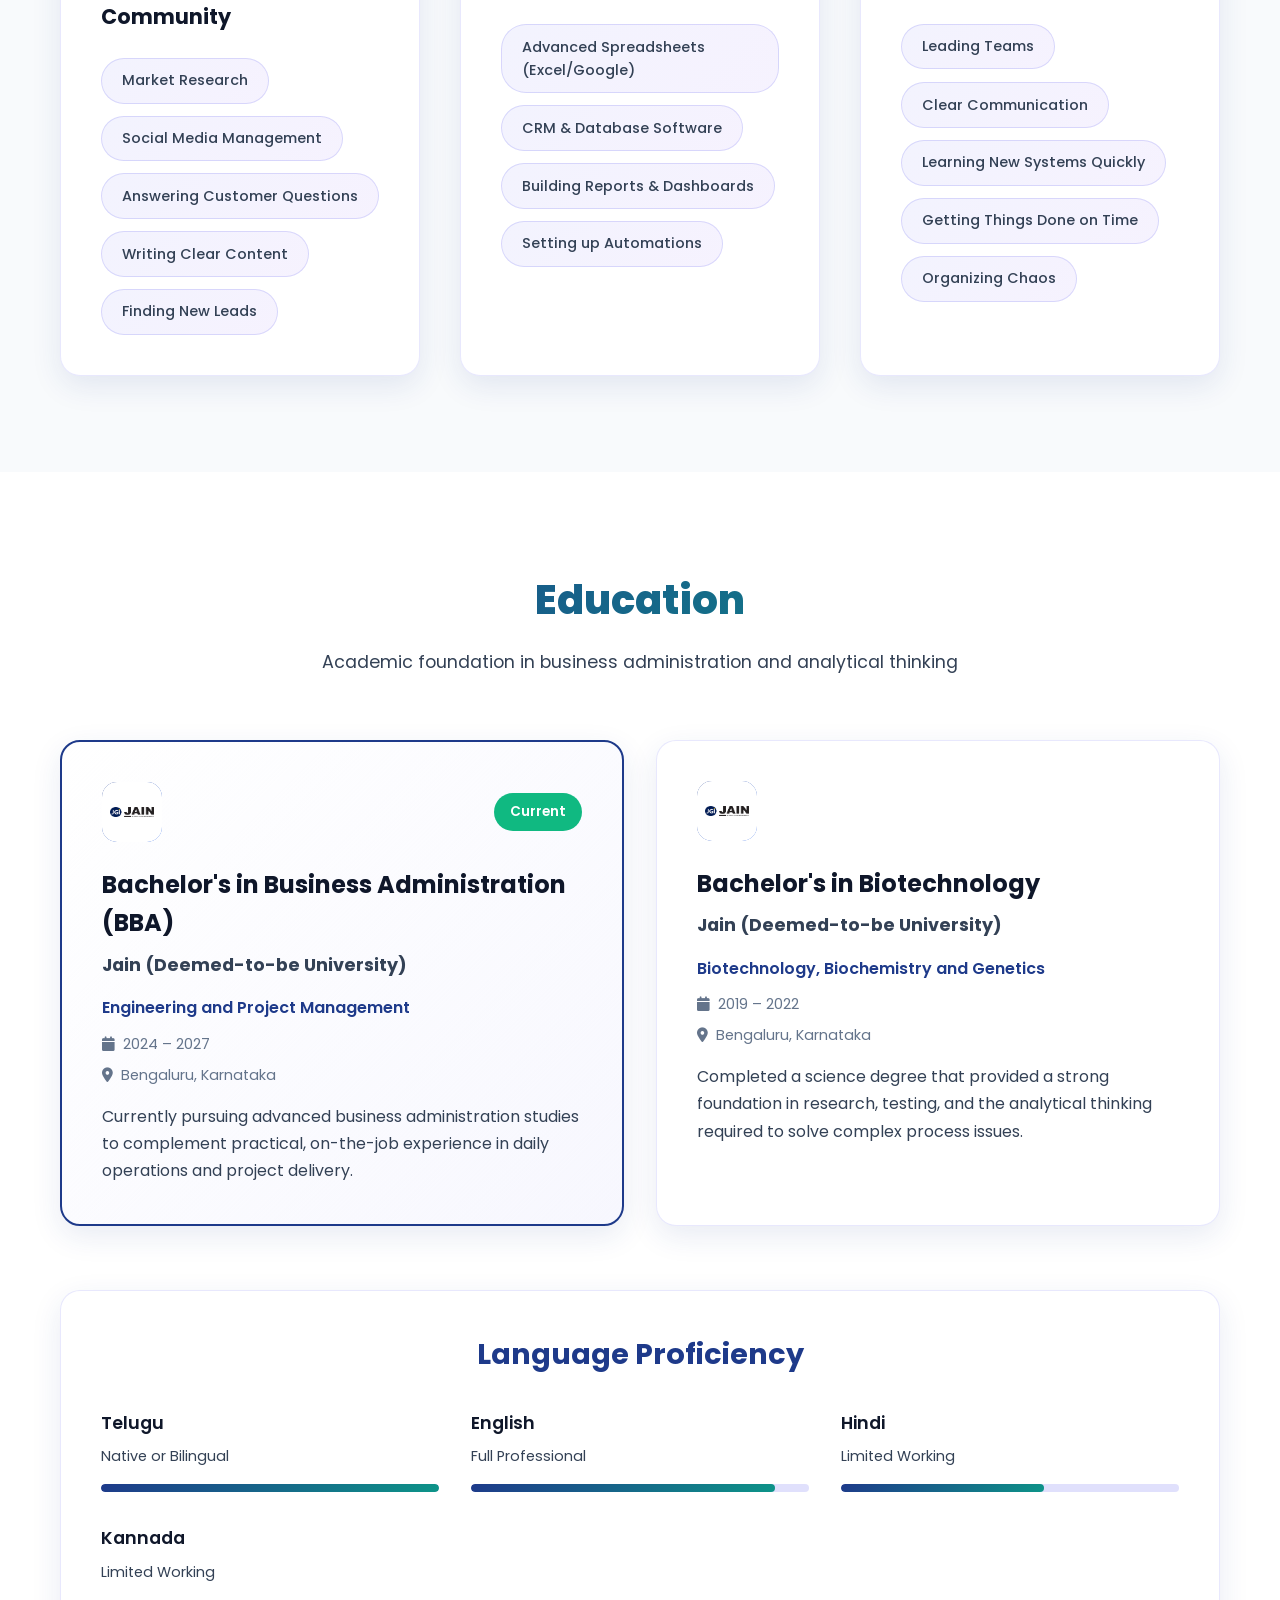
==== commit b241953c: "Modify hero section and timeline for job updates Updated job title and added current position detail" ====
--- a/index.html
+++ b/index.html
@@ -178,10 +178,15 @@
                     <div class="hero-grid">
                         <div class="hero-text" data-aos="fade-right" data-aos-duration="1000">
                             <hgroup>
+                                <div class="name-role-wrapper">
     <h1 class="hero-title">
         <span class="gradient-text">Sri Nikhilesh Borra</span>
     </h1>
-    <h2 class="hero-subtitle rotating-text" id="rotatingText">Project & Operations Manager</h2>
+    <div class="current-position" data-aos="fade-up" data-aos-delay="100">
+        <i class="fas fa-briefcase"></i> Assistant Manager at Edubridge
+    </div>
+    </div>
+    <h2 class="hero-subtitle rotating-text" id="rotatingText" data-aos="fade-up" data-aos-delay="200">Project & Operations Manager</h2>
 </hgroup>
                             <p class="hero-description">
                                 Project manager specializing in organizing, running, and fixing large-scale programs.
@@ -445,6 +450,24 @@
                 </div>
 
                 <div class="timeline">
+                  <div class="timeline-item" data-aos="fade-up">
+        <div class="timeline-dot"></div>
+        <div class="timeline-content">
+            <div class="timeline-header">
+                <div class="timeline-title">
+                    <h3>Assistant Manager</h3>
+                    <h4>Edubridge</h4>
+                </div>
+                <div class="timeline-meta">
+                    <span class="timeline-date"><i class="fas fa-calendar"></i> April 2026 – Present</span>
+                    <span class="timeline-location"><i class="fas fa-map-marker-alt"></i> Bengaluru</span>
+                </div>
+            </div>
+            <ul class="timeline-details">
+                <li>Driving operational efficiency and managing team workflows to ensure project success.</li>
+            </ul>
+        </div>
+    </div>
                     <div class="timeline-item" data-aos="fade-up">
                         <div class="timeline-dot"></div>
                         <div class="timeline-content">
@@ -455,7 +478,7 @@
                                 </div>
                                 <div class="timeline-meta">
                                     <span class="timeline-date"><i class="fas fa-calendar"></i> April 2025 –
-                                        Present</span>
+                                        April 2026</span>
                                     <span class="timeline-location"><i class="fas fa-map-marker-alt"></i>
                                         Bengaluru</span>
                                 </div>
@@ -887,7 +910,7 @@
                 <div class="contact-resume-section" data-aos="fade-up" data-aos-delay="500">
                     <h3>Download My Resume</h3>
                     <p>Get a simple, clear overview of my experience and qualifications</p>
-                    <a href="assets/Sri_Nikhilesh_Borra_Resume.pdf" download class="btn btn-primary">
+                    <a href="assets/Sri_Nikhilesh_Borra_Resume.pdf" target="_blank" rel="noopener noreferrer" class="btn btn-primary">
                         <i class="fas fa-download"></i> Download Resume (PDF)
                     </a>
                 </div>
--- a/assets/css/style.css
+++ b/assets/css/style.css
@@ -36,73 +36,6 @@
     line-height: 1.6;
     overflow-x: hidden;
 }
-
-/* Meta Tags for SEO */
-/* These should ideally be in the <head> of your HTML file, not in CSS. */
-/* For demonstration purposes, they are included here as comments. */
-/*
-<meta charset="UTF-8">
-<meta name="viewport" content="width=device-width, initial-scale=1.0">
-<meta name="description" content="Portfolio of [Your Name] - A passionate [Your Profession] specializing in [Your Specializations]. Explore my projects, skills, and experience.">
-<meta name="keywords" content="portfolio, [Your Name], [Your Profession], web development, software engineering, [skills], projects">
-<meta name="author" content="[Your Name]">
-<meta property="og:title" content="[Your Name] - Portfolio">
-<meta property="og:description" content="Portfolio of [Your Name] - A passionate [Your Profession] specializing in [Your Specializations].">
-<meta property="og:image" content="[URL to your profile image or a relevant image]">
-<meta property="og:url" content="[Your Portfolio URL]">
-<meta name="twitter:card" content="summary_large_image">
-<meta name="twitter:title" content="[Your Name] - Portfolio">
-<meta name="twitter:description" content="Portfolio of [Your Name] - A passionate [Your Profession] specializing in [Your Specializations].">
-<meta name="twitter:image" content="[URL to your profile image or a relevant image]">
-*/
-
-/* Structured Data (JSON-LD) */
-/* This should also be in the <head> of your HTML file within a <script type="application/ld+json"> tag. */
-/*
-<script type="application/ld+json">
-{
-  "@context": "https://schema.org/",
-  "@type": "Person",
-  "name": "[Your Name]",
-  "url": "[Your Portfolio URL]",
-  "jobTitle": "[Your Profession]",
-  "worksFor": { "@type": "Organization", "name": "[Your Employer or 'Freelance']" },
-  "sameAs": [
-    "[URL to your LinkedIn]",
-    "[URL to your GitHub]",
-    "[URL to your Twitter]",
-    "[URL to your other social media]"
-  ]
-}
-</script>
-*/
-
-/* Sitemap */
-/* A sitemap.xml file should be created at the root of your website. */
-/* Example content for sitemap.xml:
-<?xml version="1.0" encoding="UTF-8"?>
-<urlset xmlns="http://www.sitemaps.org/schemas/sitemap/0.9">
-  <url>
-    <loc>https://yourportfolio.com/</loc>
-    <lastmod>2023-10-27T10:00:00+00:00</lastmod>
-    <changefreq>weekly</changefreq>
-    <priority>1.0</priority>
-  </url>
-  <url>
-    <loc>https://yourportfolio.com/about</loc>
-    <lastmod>2023-10-27T10:00:00+00:00</lastmod>
-    <changefreq>monthly</changefreq>
-    <priority>0.8</priority>
-  </url>
-  <url>
-    <loc>https://yourportfolio.com/projects</loc>
-    <lastmod>2023-10-27T10:00:00+00:00</lastmod>
-    <changefreq>monthly</changefreq>
-    <priority>0.9</priority>
-  </url>
-  </urlset>
-*/
-
 .container {
     max-width: 1200px;
     margin: 0 auto;
@@ -247,7 +180,7 @@
 .hero-title {
     font-size: 3.5rem;
     font-weight: 800;
-    margin-bottom: 1rem;
+    margin-bottom: 0.2rem;
     line-height: 1.2;
 }
 
@@ -269,6 +202,22 @@
     color: var(--text-secondary);
     margin-bottom: 1rem;
     font-weight: 700;
+}
+.name-role-wrapper {
+    display: inline-flex;
+    flex-direction: column;
+    max-width: 100%;
+}
+
+.current-position {
+    font-size: 1.3rem;
+    font-weight: 500;
+    color: var(--text-secondary);
+    margin-bottom: 0.3rem;
+    display: flex;
+    align-items: center;
+    gap: 0.5rem;
+    align-self: flex-end;
 }
 
 .rotating-text {
@@ -1272,6 +1221,7 @@
     border-color: transparent;
 }
 
+/* Base Mobile Media Queries */
 @media (max-width: 968px) {
     section {
         padding: 4rem 0;
@@ -1377,6 +1327,10 @@
     .hero-subtitle {
         font-size: 1.4rem;
     }
+    
+    .current-position {
+        font-size: 1.1rem;
+    }
 
     .rotating-text {
         min-height: 4.5rem;
@@ -1401,6 +1355,14 @@
         justify-content: center;
     }
 }
+
+/* Hide current-position on Desktop and Tablet (screens wider than 768px) */
+@media screen and (min-width: 768px) {
+    .current-position {
+        display: none !important; 
+    }
+}
+
 /* Custom Additions */
 
 .tools {
@@ -1595,12 +1557,4 @@
     border-radius: 4px;
 }
 
-/* Ensure buttons and round elements get round focus rings */
-.btn:focus-visible, 
-.social-links a:focus-visible,
-.achievement-icon:focus-visible {
-    border-radius: 50px; /* Or match the specific element's border-radius */
-}
-
-
-
+/* Ensure buttons and round
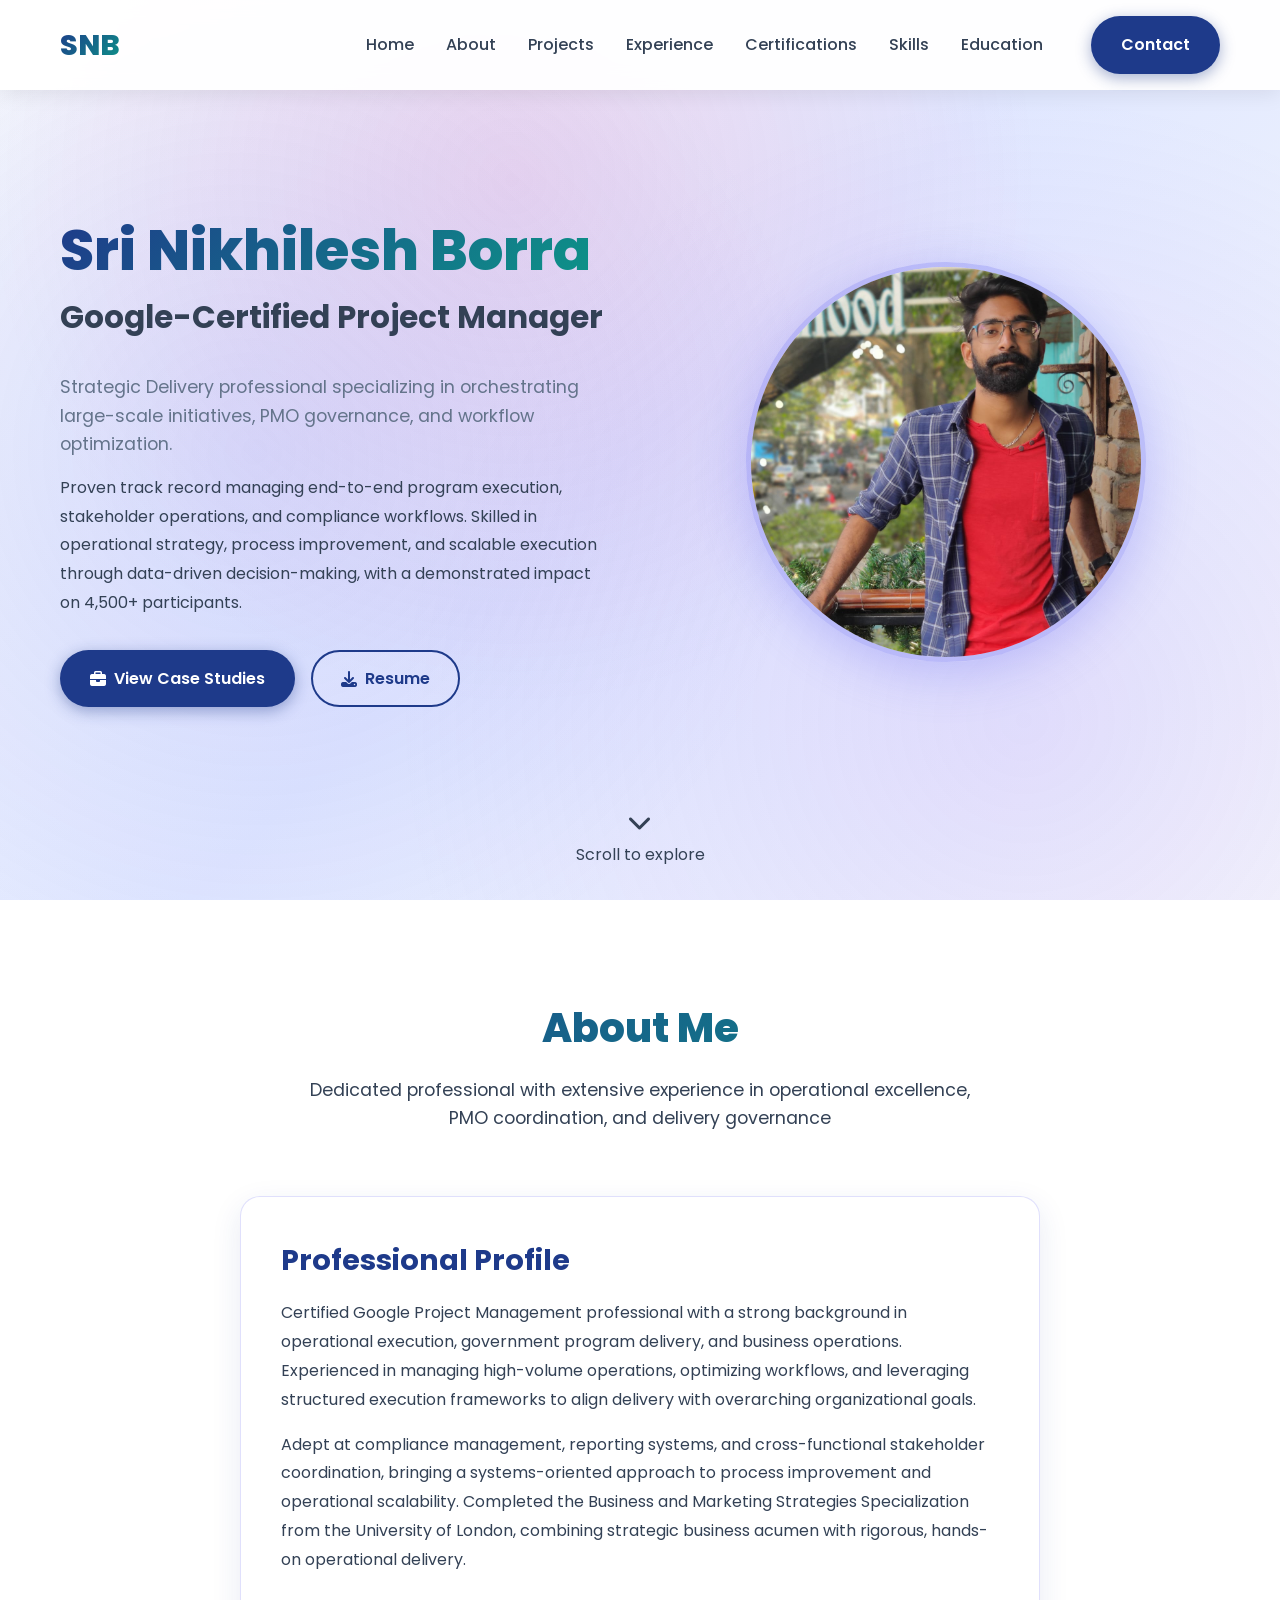
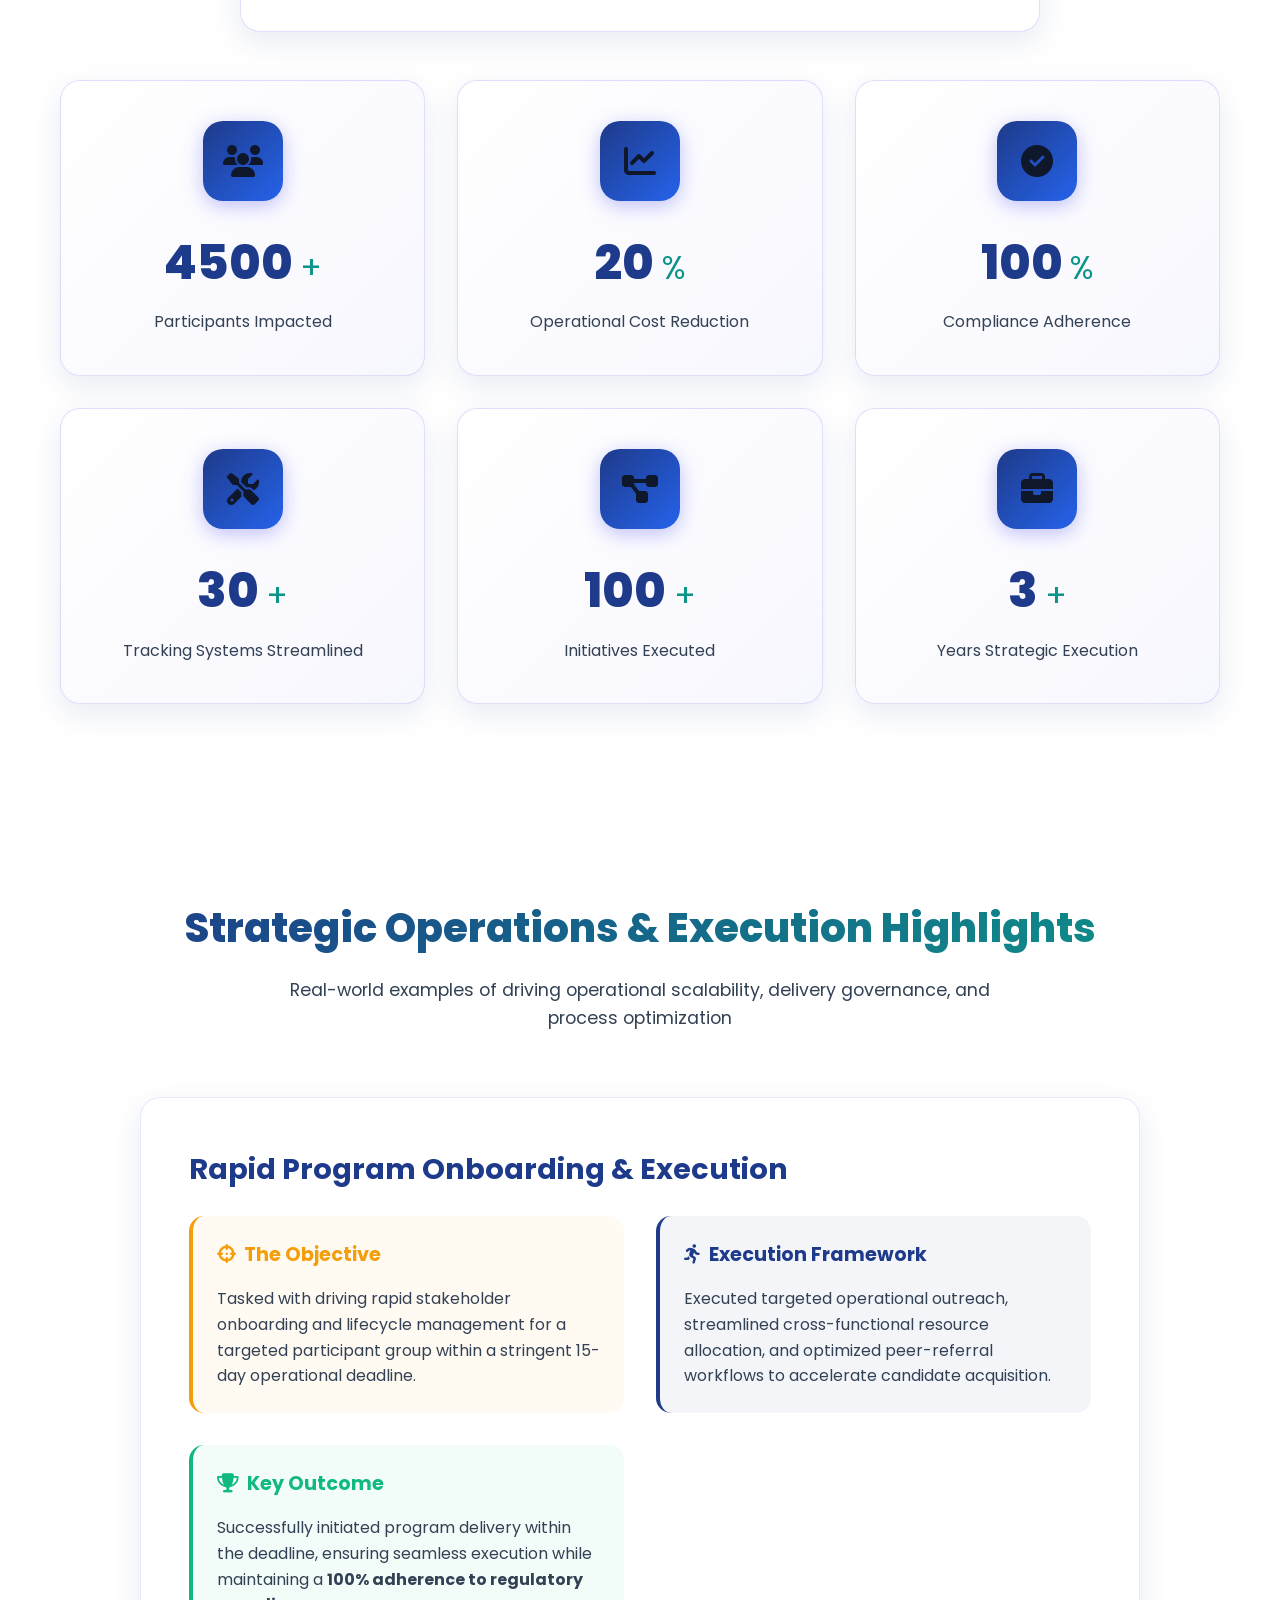
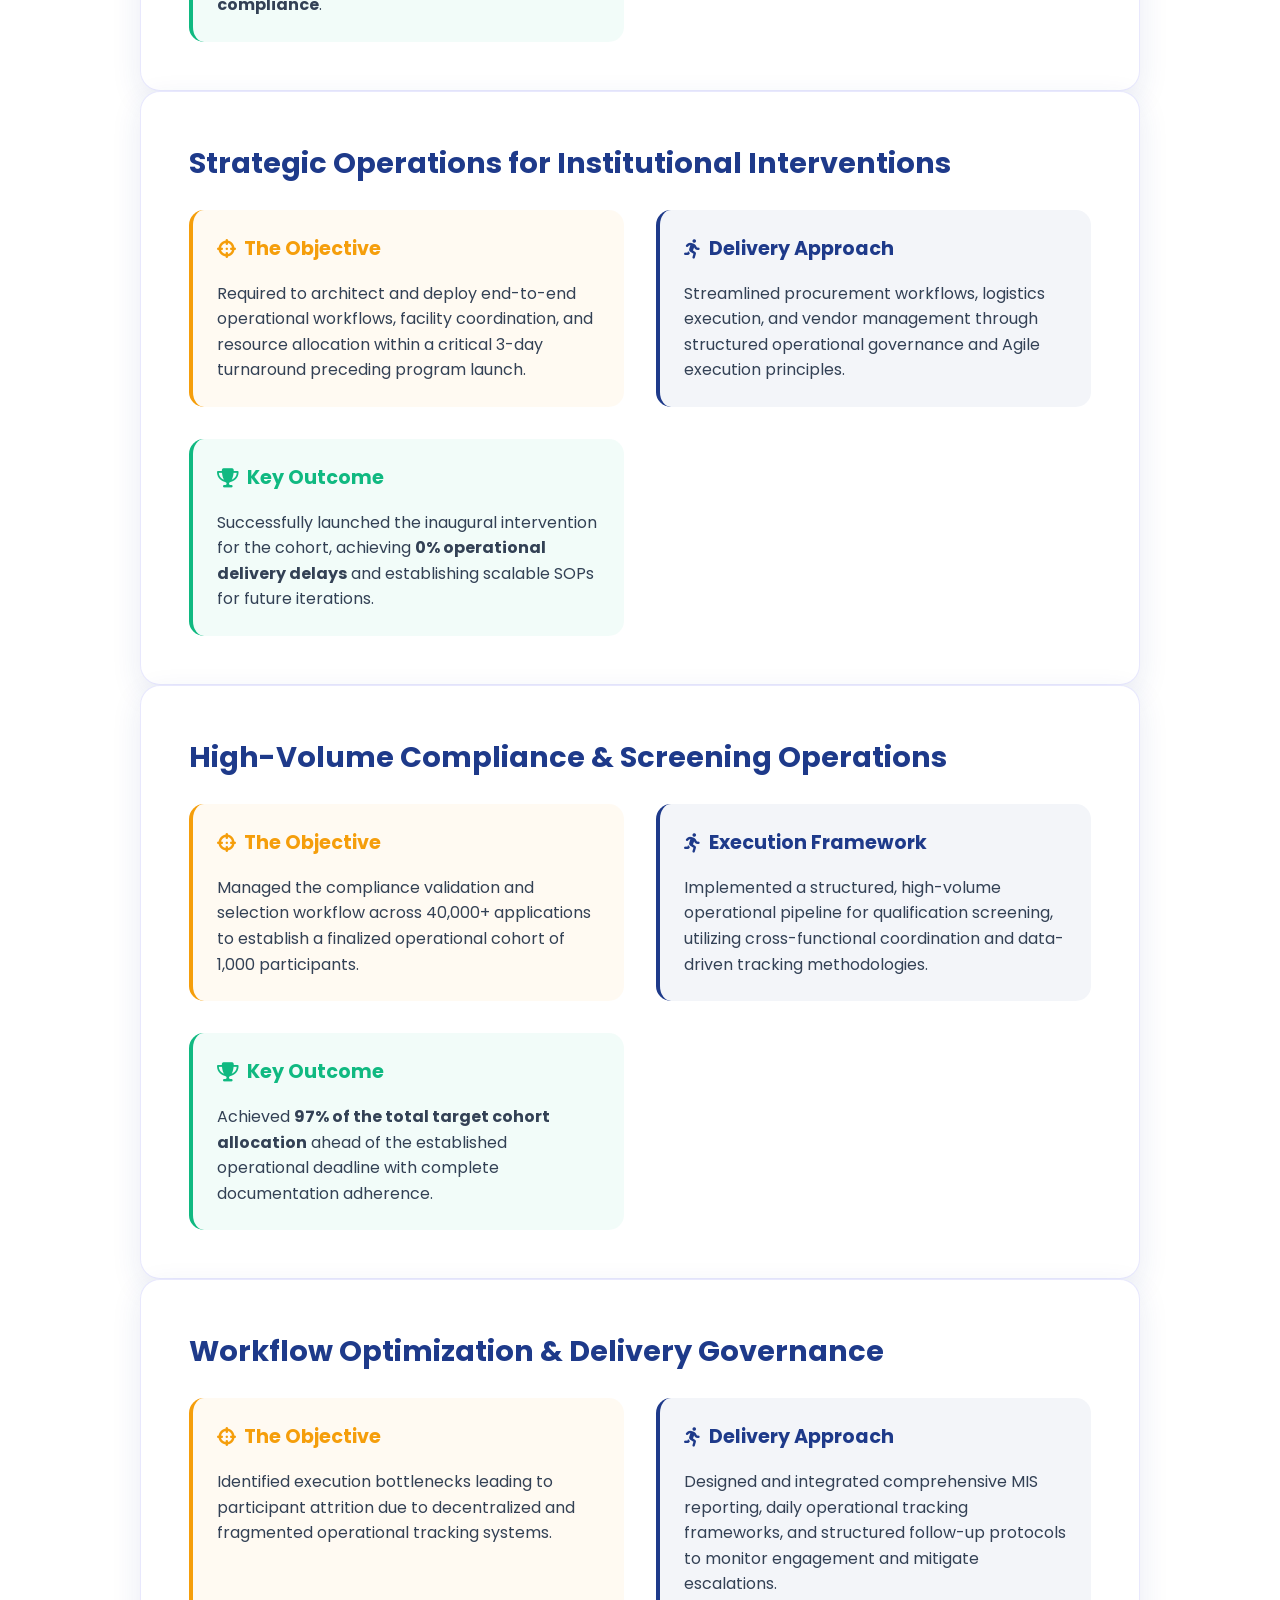
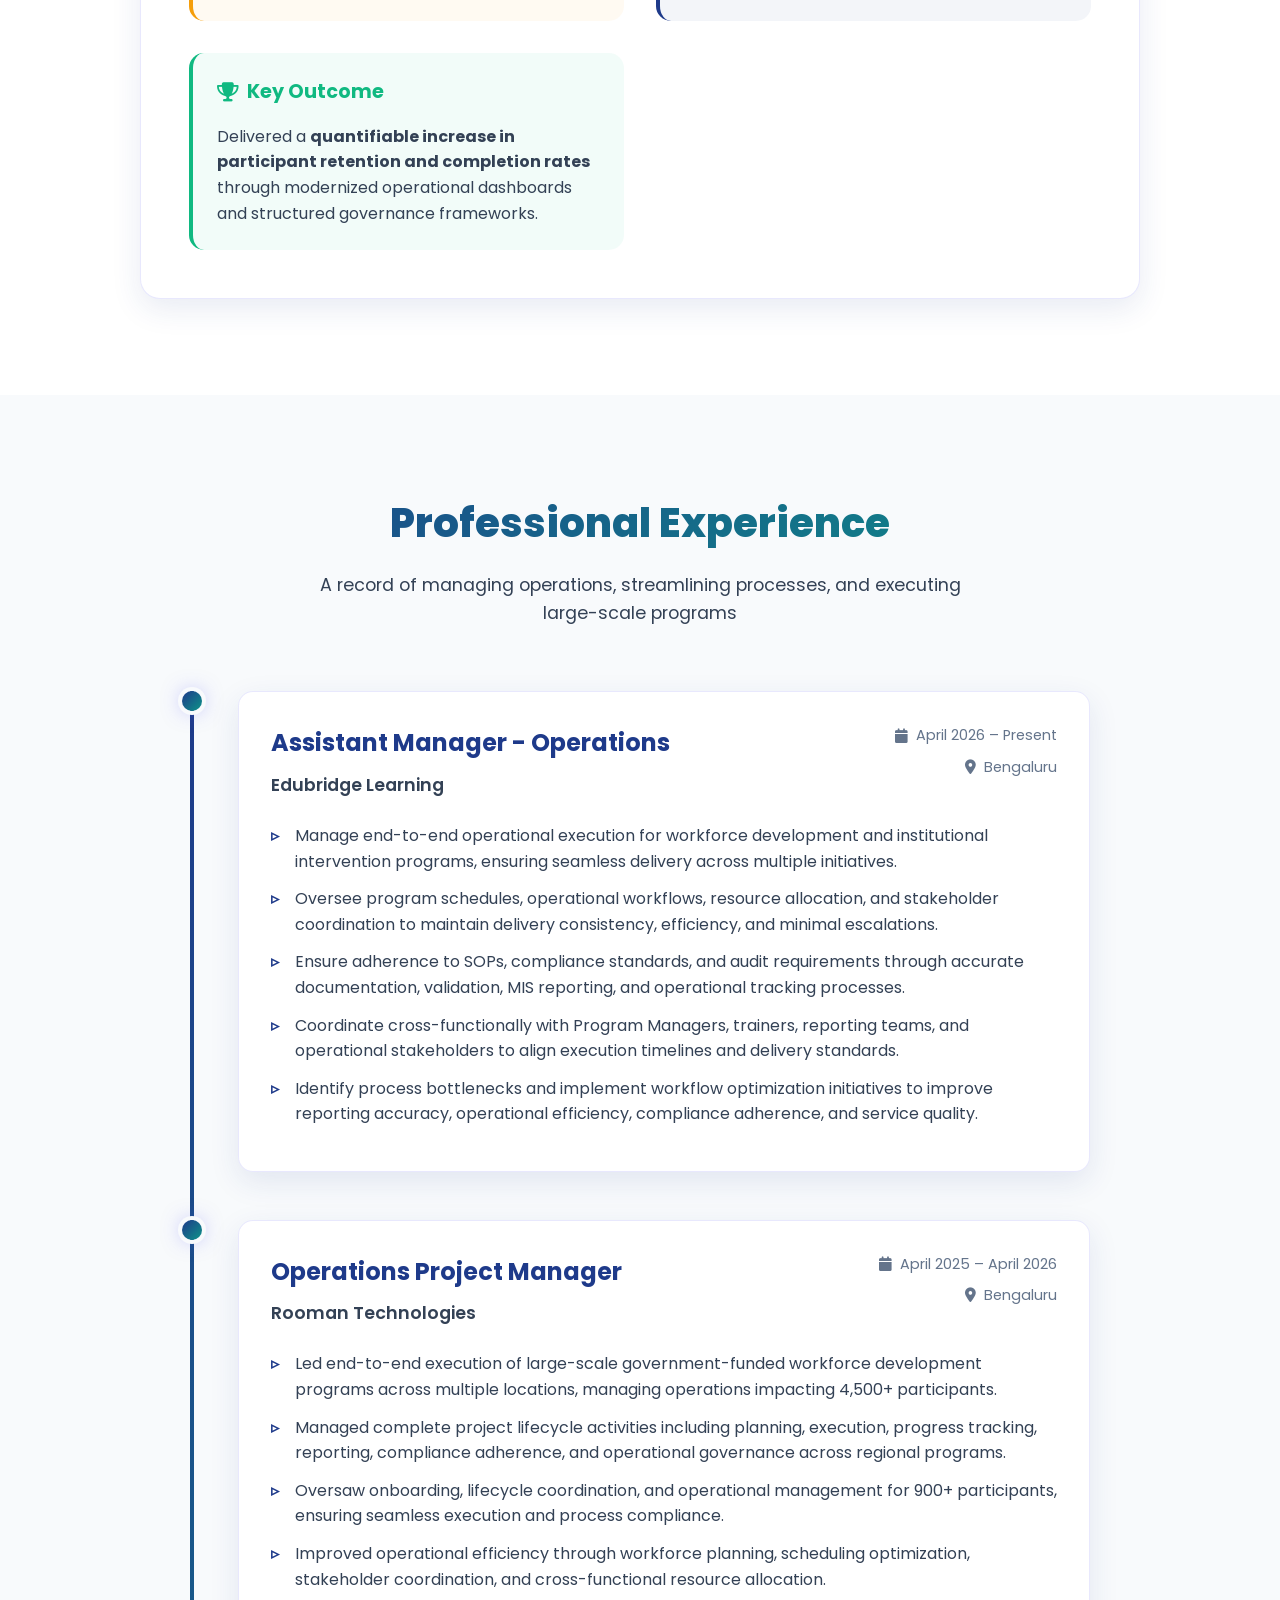
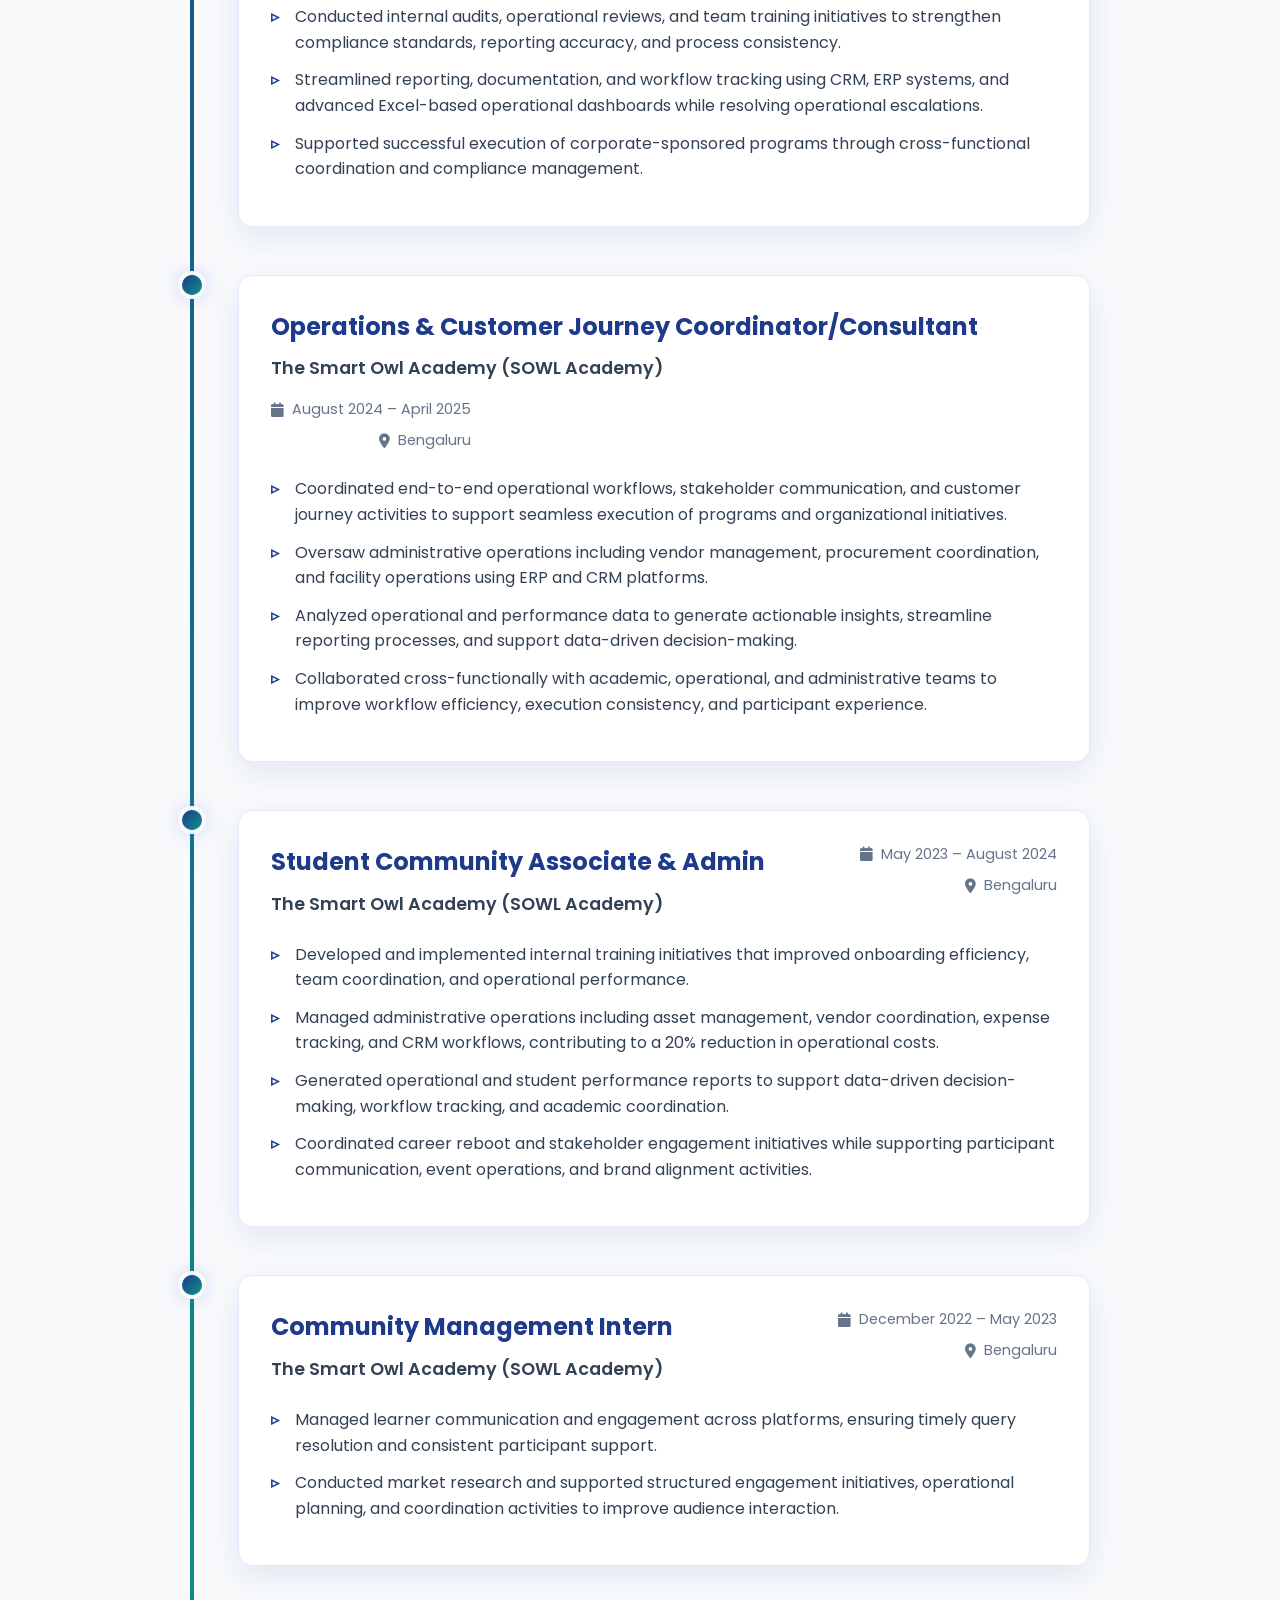
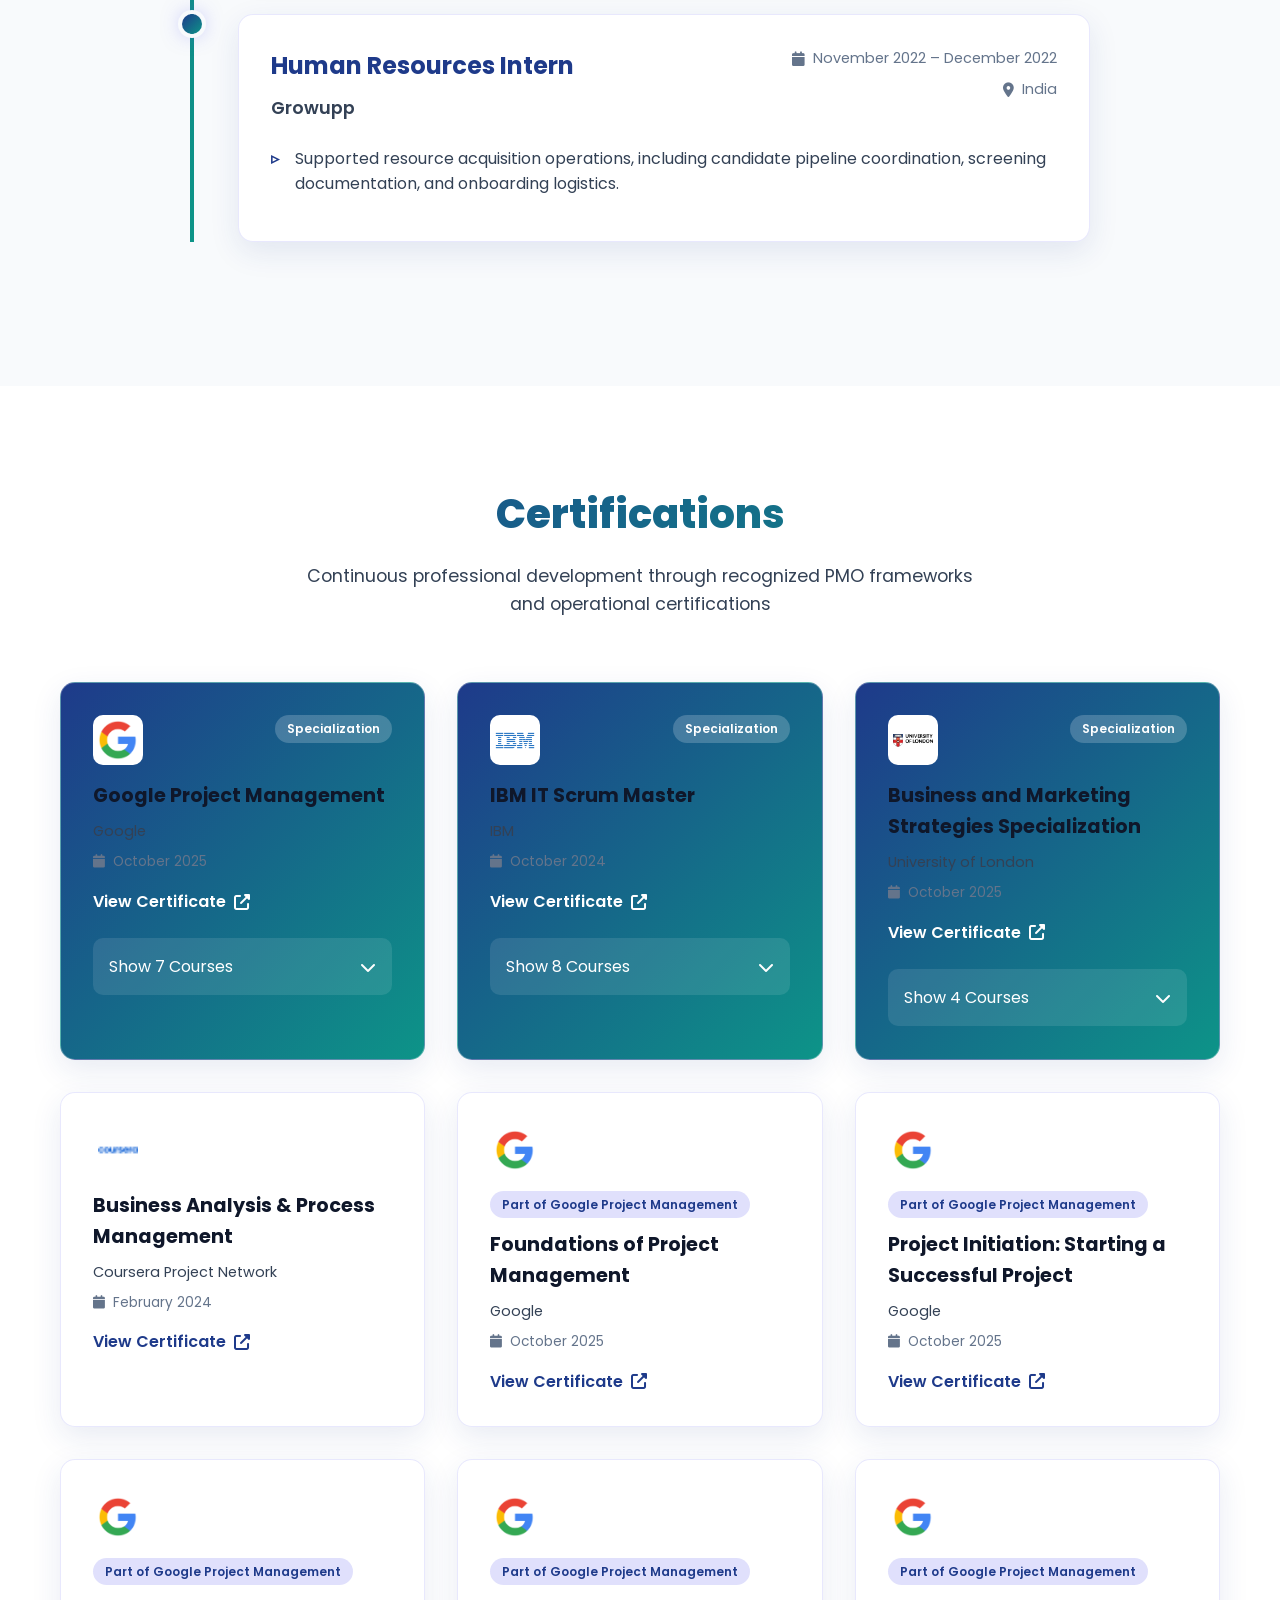
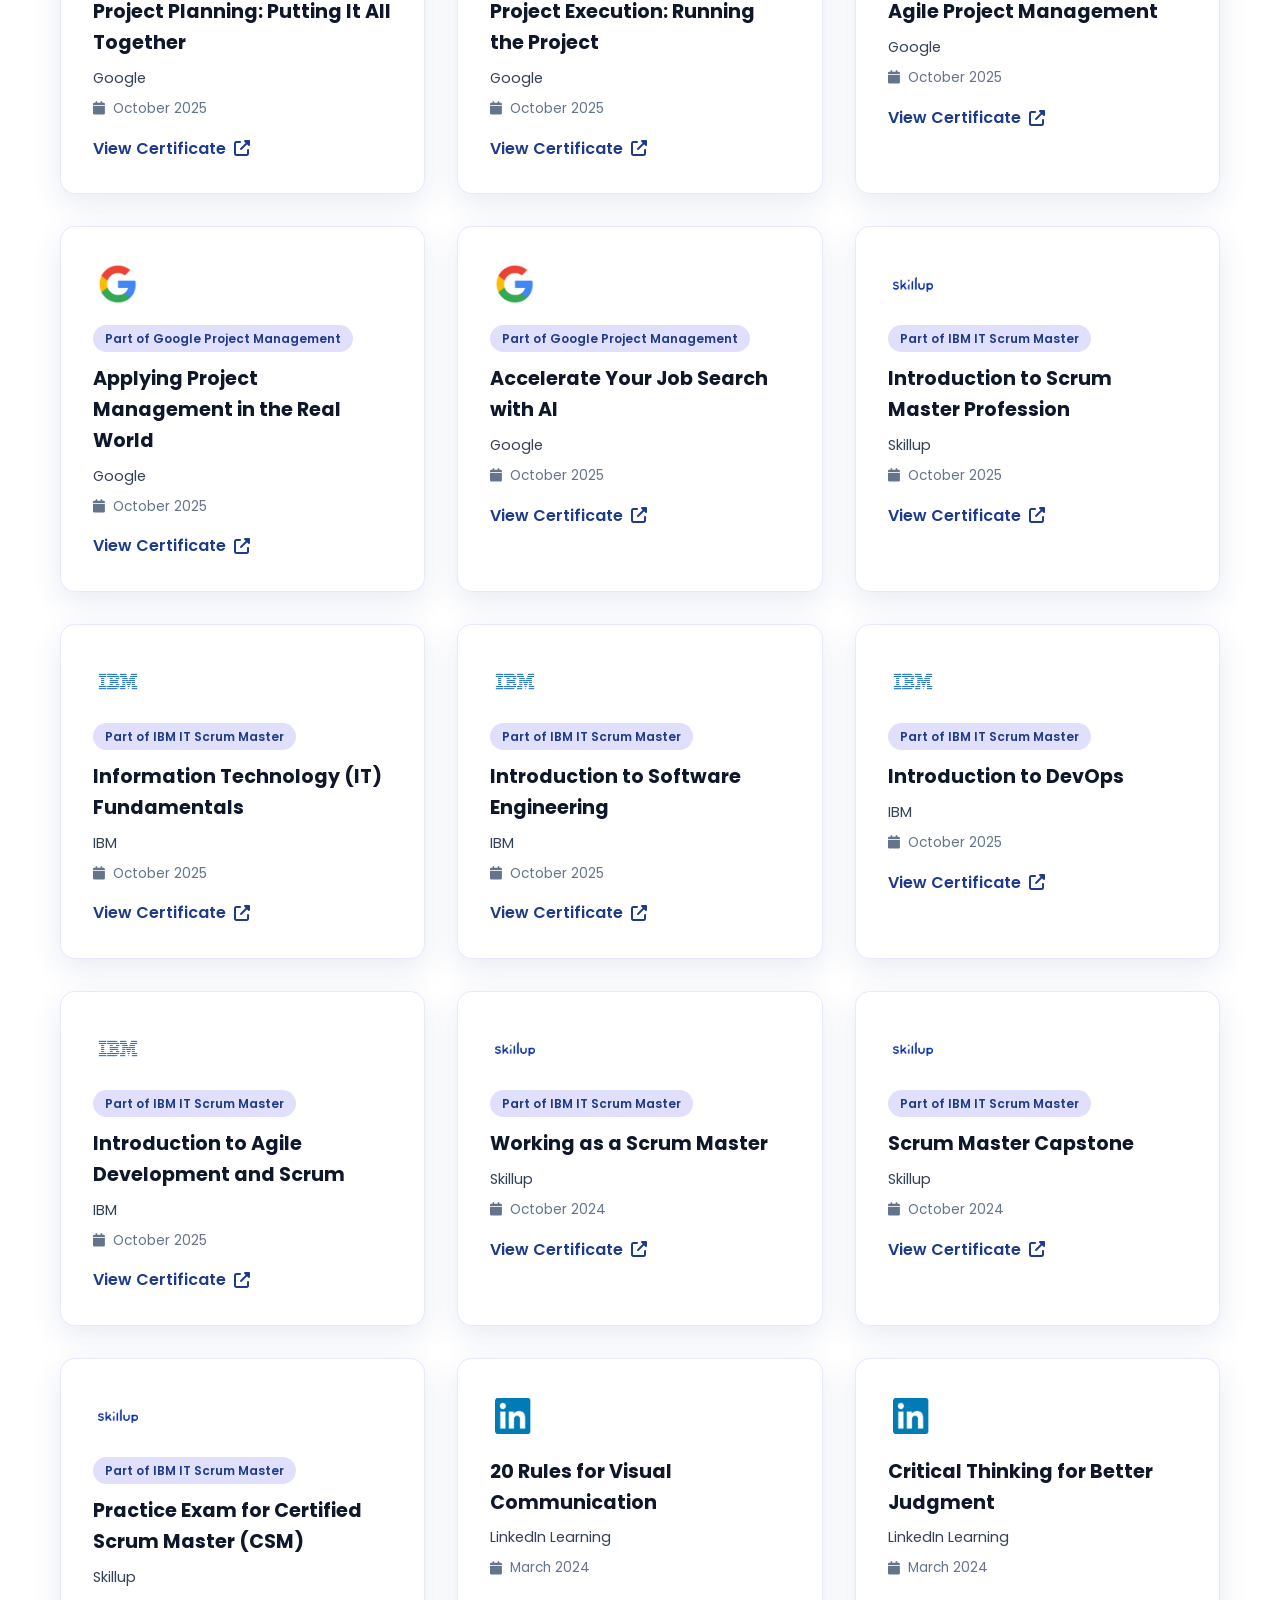
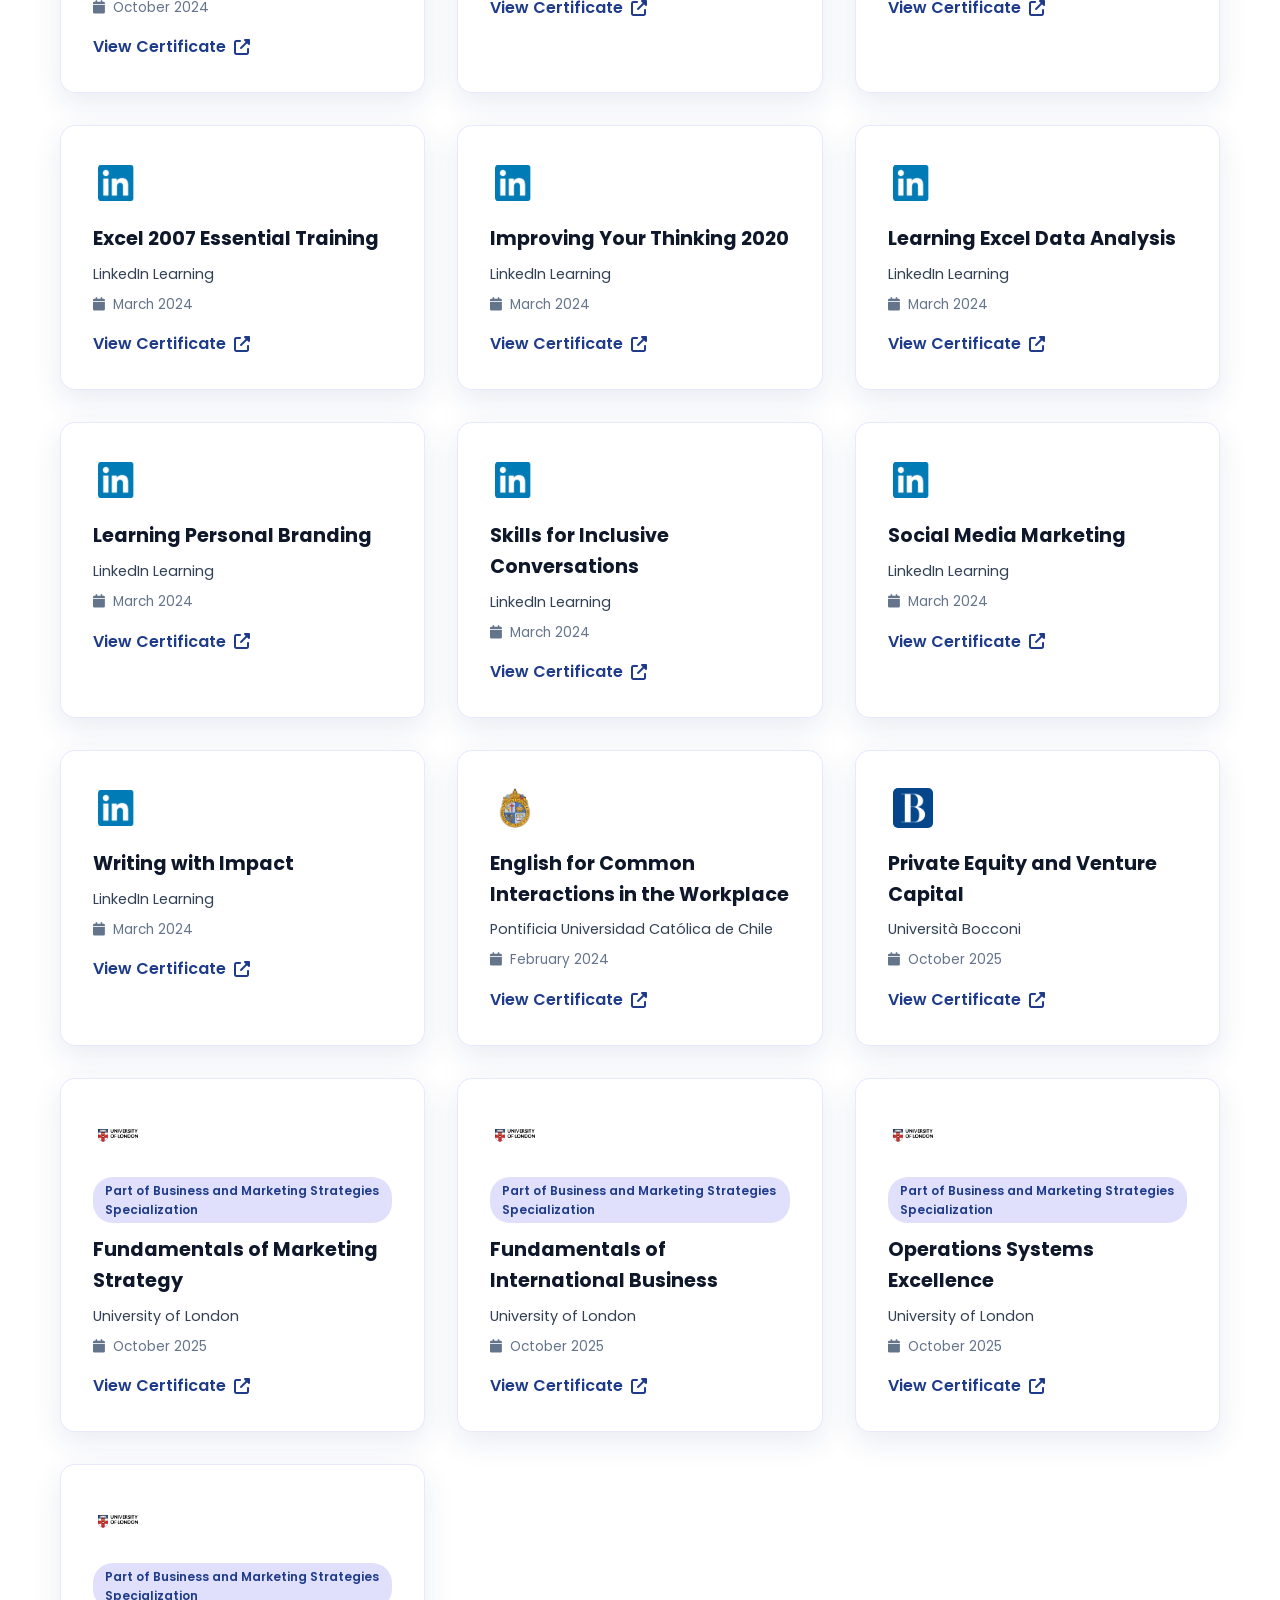
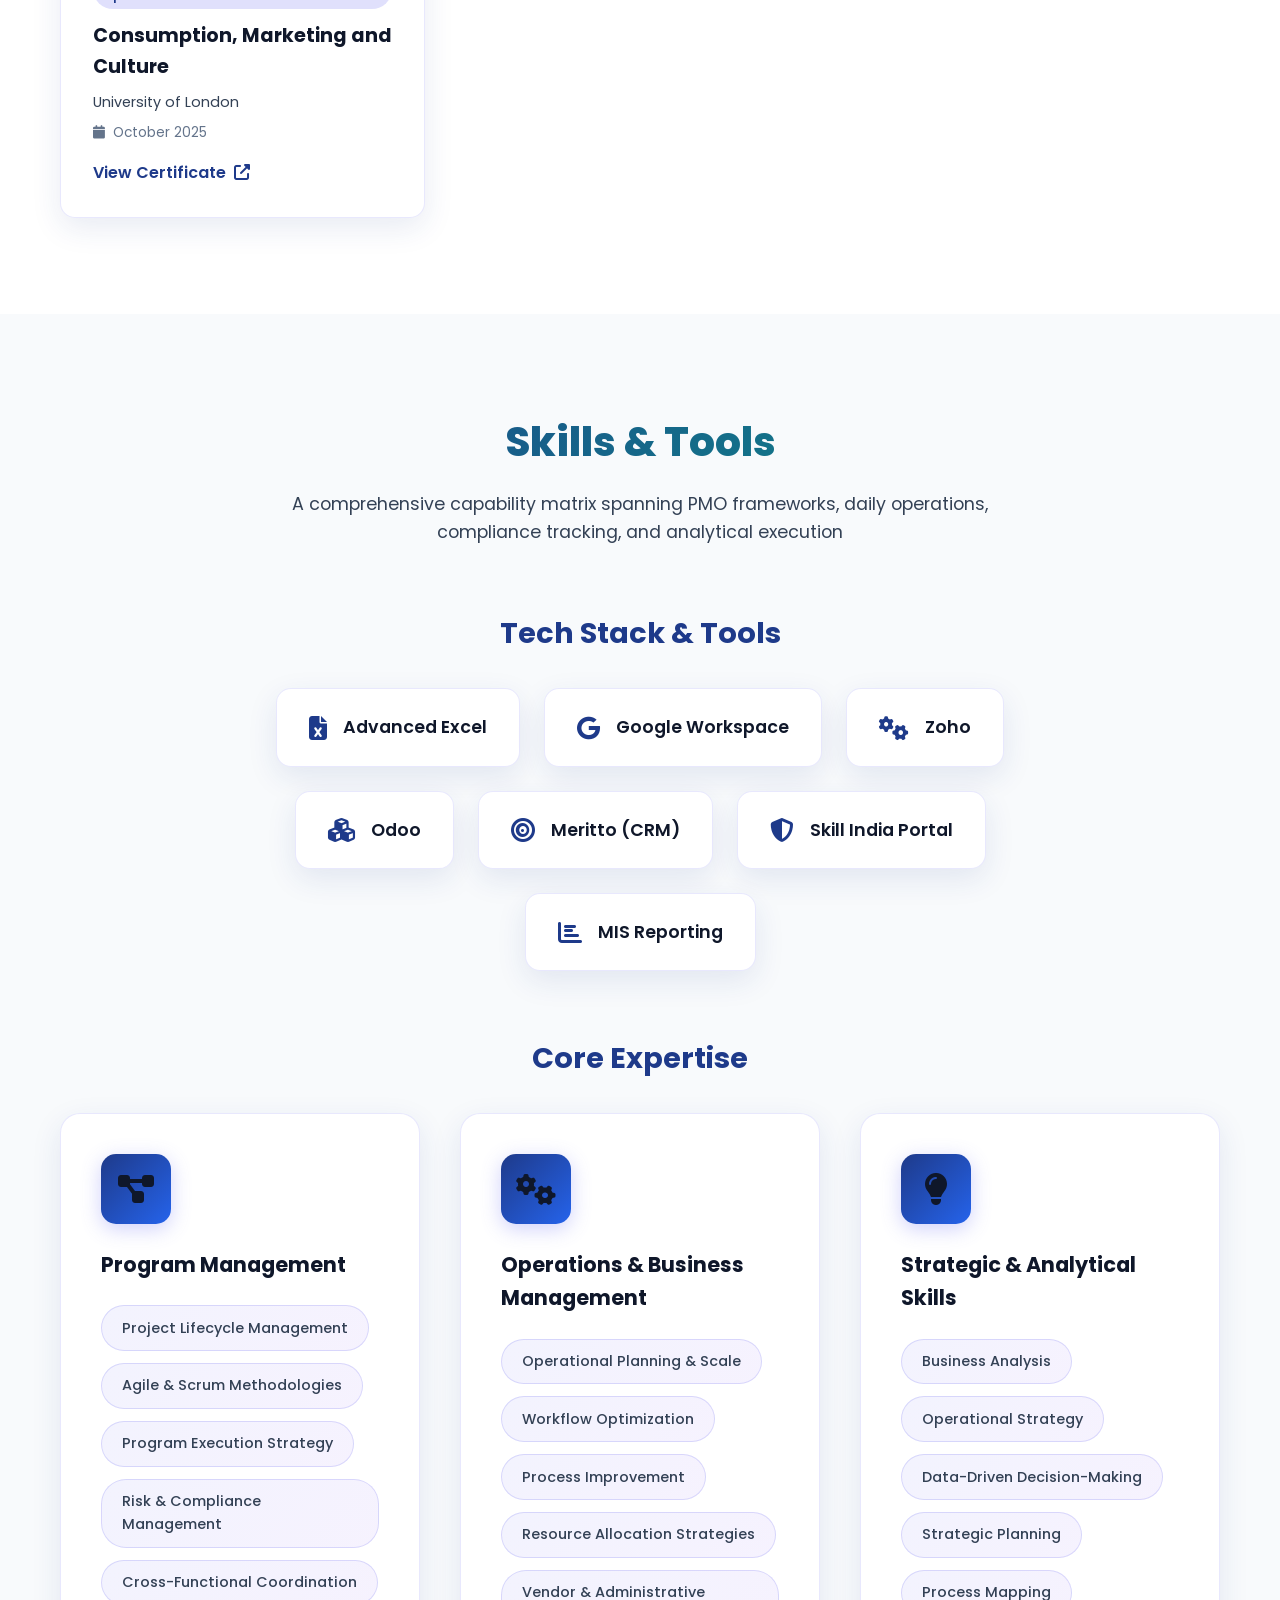
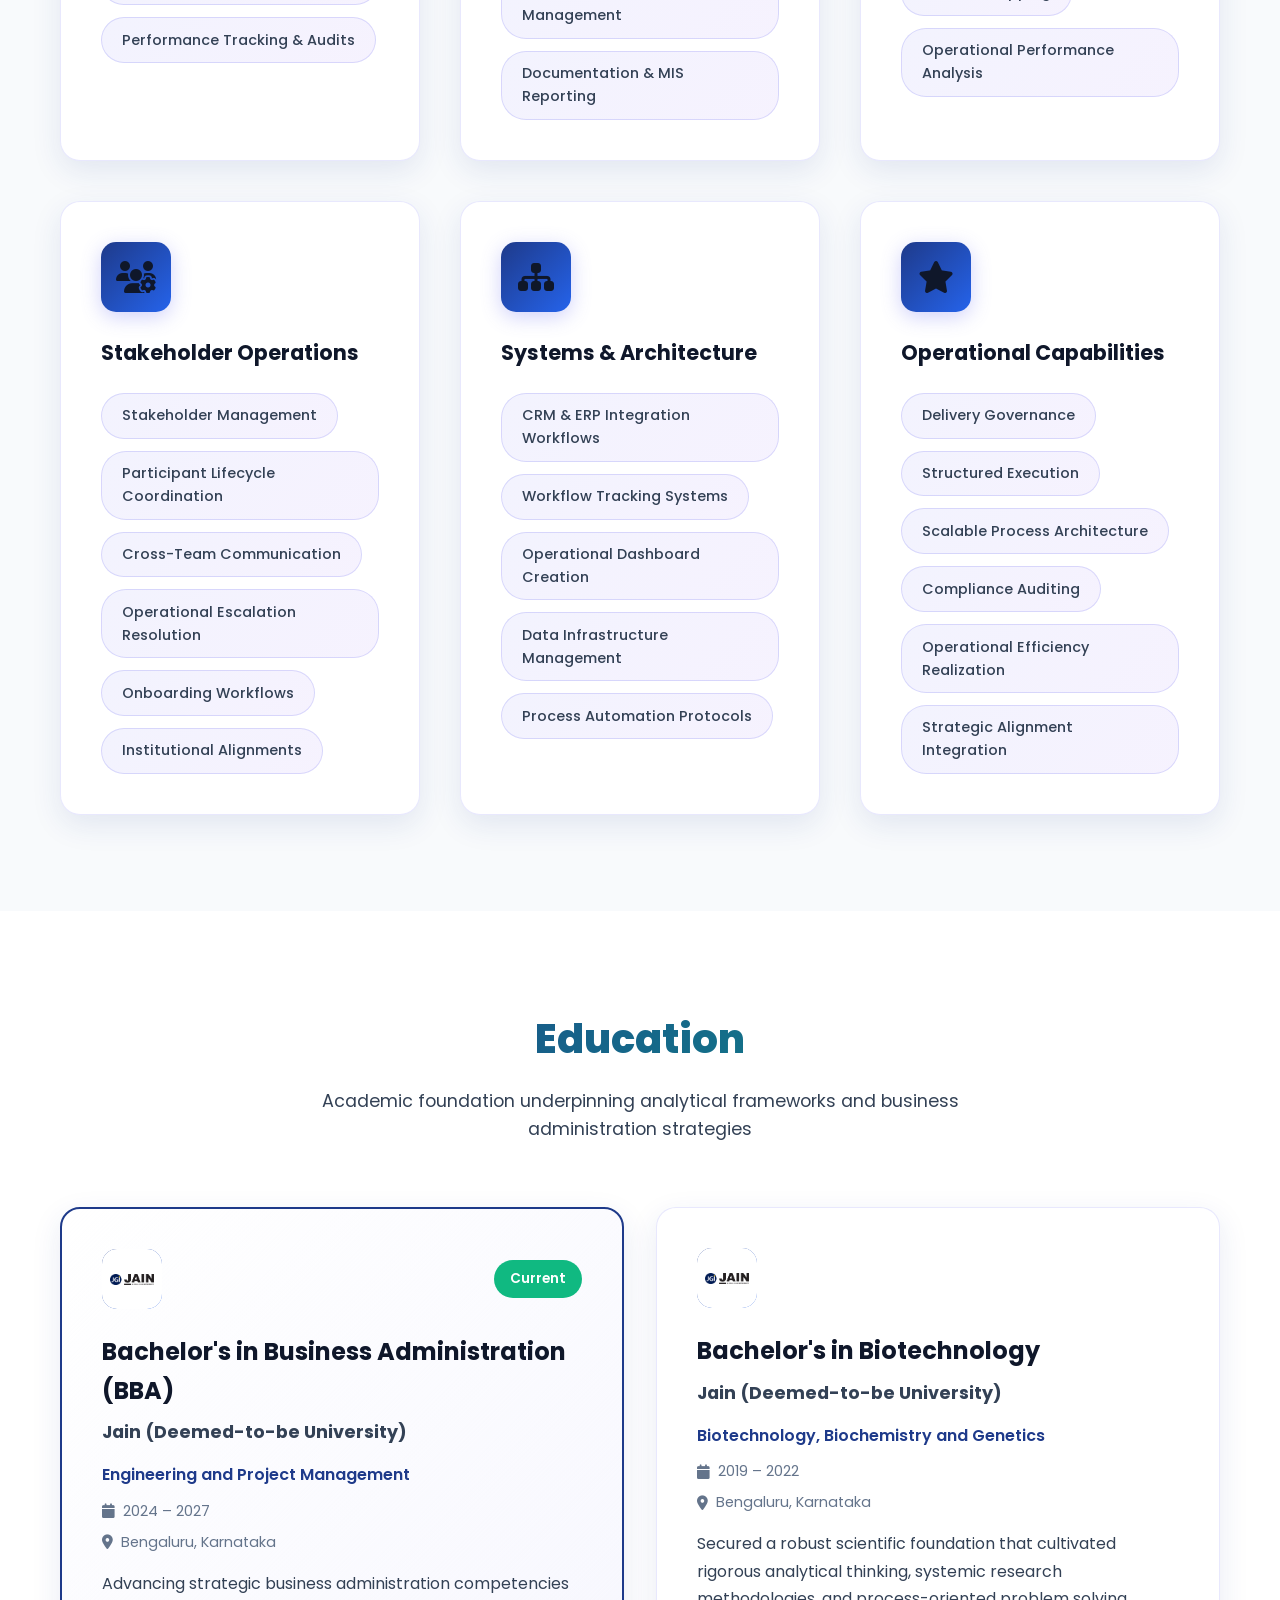
==== commit 623cbf14: "Modify greeting output from 'Hello' to 'Goodbye'" ====
--- a/index.html
+++ b/index.html
@@ -6,20 +6,13 @@
     <meta name="viewport" content="width=device-width, initial-scale=1.0">
 
     <link rel="canonical" href="https://nikk272.github.io/sri-nikhilesh-borra/">
-    <title>Sri Nikhilesh Borra | Google-Certified Project Manager</title>
-    <meta name="title" content="Sri Nikhilesh Borra | Project Manager Driving 4500+ People Impact">
+    <title>Sri Nikhilesh Borra | Program & Operations Management Professional</title>
 
     <meta name="description"
-        content="Bengaluru-based Project & Operations Manager managing 4500+ people with 100% compliance. Google-certified & IBM Scrum Master specializing in Agile delivery, regulatory compliance, and large-scale initiatives.">
-
+        content="Bengaluru-based Program & Operations Manager driving 100% compliance for 4500+ participants. Google-certified Scrum Master specializing in PMO optimization.">
     <meta name="author" content="Sri Nikhilesh Borra">
-
     <meta name="robots" content="index, follow, max-image-preview:large, max-snippet:-1, max-video-preview:-1">
-
-    <meta name="language" content="English">
-
     <meta name="theme-color" content="#6366f1">
-
     <meta name="geo.region" content="IN-KA">
     <meta name="geo.placename" content="Bengaluru">
     <meta name="geo.position" content="12.9716;77.5946">
@@ -27,19 +20,19 @@
 
     <meta property="og:type" content="profile">
     <meta property="og:url" content="https://nikk272.github.io/sri-nikhilesh-borra/">
-    <meta property="og:title" content="Sri Nikhilesh Borra | Project Manager Driving 4500+ People Impact">
+    <meta property="og:title" content="Sri Nikhilesh Borra | Program & Operations Management Professional">
     <meta property="og:description"
-        content="Bengaluru-based Project & Operations Manager managing 4500+ people with 100% compliance. Google-certified & IBM Scrum Master specializing in Agile and large-scale program delivery.">
+        content="Bengaluru-based Program & Operations Manager managing 4500+ participants with 100% compliance. Google-certified & IBM Scrum Master specializing in PMO, strategic operations, and large-scale program delivery.">
     <meta property="og:image" content="https://nikk272.github.io/sri-nikhilesh-borra/assets/images/profile.jpg">
-    <meta property="og:image:alt" content="Sri Nikhilesh Borra - Project & Operations Manager">
+    <meta property="og:image:alt" content="Sri Nikhilesh Borra - Program & Operations Manager">
     <meta property="og:locale" content="en_US">
     <meta property="og:site_name" content="Sri Nikhilesh Borra Portfolio">
 
     <meta name="twitter:card" content="summary_large_image">
     <meta name="twitter:url" content="https://nikk272.github.io/sri-nikhilesh-borra/">
-    <meta name="twitter:title" content="Sri Nikhilesh Borra | Project Manager Driving 4500+ People Impact">
+    <meta name="twitter:title" content="Sri Nikhilesh Borra | Program & Operations Management Professional">
     <meta name="twitter:description"
-        content="Bengaluru-based Project & Operations Manager managing 4500+ people with 100% compliance. Google-certified & IBM Scrum Master specializing in Agile and complex operational delivery.">
+        content="Bengaluru-based Program & Operations Manager managing 4500+ participants with 100% compliance. Google-certified & IBM Scrum Master specializing in operational governance and complex execution workflows.">
     <meta name="twitter:image" content="https://nikk272.github.io/sri-nikhilesh-borra/assets/images/profile.jpg">
     <meta name="twitter:image:alt" content="Sri Nikhilesh Borra Portfolio">
 
@@ -48,8 +41,8 @@
       "@context": "https://schema.org",
       "@type": "Person",
       "name": "Sri Nikhilesh Borra",
-      "jobTitle": "Project & Operations Manager",
-      "description": "Google-certified Project Manager specializing in Agile delivery, complex operations, and managing large-scale public and private sector initiatives with a 100% compliance record.",
+      "jobTitle": "Program & Operations Management Professional",
+      "description": "Google-certified Project Manager specializing in Agile delivery, operational governance, workflow optimization, and managing large-scale public and private sector initiatives with a 100% compliance record.",
       "url": "https://nikk272.github.io/sri-nikhilesh-borra/",
       "image": "https://nikk272.github.io/sri-nikhilesh-borra/assets/images/profile.jpg",
       "sameAs": [
@@ -85,21 +78,21 @@
         }
       ],
       "knowsAbout": [
-        "Project Management",
-        "Agile Methodologies",
-        "Scrum",
+        "Program & Operations Management",
+        "Strategic Execution",
+        "PMO Governance",
         "Business Operations",
         "Process Optimization",
         "Large-Scale Program Delivery",
         "Regulatory Compliance",
         "Resource Optimization",
-        "Team Leadership",
-        "Data Analysis",
+        "Workflow Management",
+        "Data-Driven Decision Making",
         "Strategic Planning"
       ],
       "worksFor": {
         "@type": "Organization",
-        "name": "Rooman Technologies"
+        "name": "Edubridge Learning"
       }
     }
     </script>
@@ -108,8 +101,8 @@
     {
       "@context": "https://schema.org",
       "@type": "ProfessionalService",
-      "name": "Sri Nikhilesh Borra - Project Management & Operations",
-      "description": "Professional project management and operations services specializing in large-scale program delivery and process optimization.",
+      "name": "Sri Nikhilesh Borra - Strategic Operations & Program Management",
+      "description": "Professional program management and operations services specializing in scalable execution, workflow optimization, and PMO governance.",
       "url": "https://nikk272.github.io/sri-nikhilesh-borra/",
       "address": {
         "@type": "PostalAddress",
@@ -141,7 +134,6 @@
         rel="stylesheet">
 
     <link href="https://unpkg.com/aos@2.3.1/dist/aos.css" rel="stylesheet">
-
     <link rel="preload" as="image" href="assets/images/profile.jpg">
 </head>
 
@@ -162,7 +154,7 @@
                     <li><a href="#education" class="nav-link">Education</a></li>
                     <li><a href="#contact" class="btn btn-primary nav-cta">Contact</a></li>
                 </ul>
-                <div class="hamburger" id="hamburger" aria-label="Toggle navigation">
+                <div class="hamburger" id="hamburger" role="button" tabindex="0" aria-label="Toggle navigation" aria-controls="navMenu" aria-expanded="false">
                     <span></span>
                     <span></span>
                     <span></span>
@@ -177,30 +169,26 @@
                 <div class="container">
                     <div class="hero-grid">
                         <div class="hero-text" data-aos="fade-right" data-aos-duration="1000">
-                            <hgroup>
+                            <div class="hero-header">
                                 <div class="name-role-wrapper">
-    <h1 class="hero-title">
-        <span class="gradient-text">Sri Nikhilesh Borra</span>
-    </h1>
-    <div class="current-position" data-aos="fade-up" data-aos-delay="100">
-        <i class="fas fa-briefcase"></i> Assistant Manager at Edubridge
-    </div>
-    </div>
-    <h2 class="hero-subtitle rotating-text" id="rotatingText" data-aos="fade-up" data-aos-delay="200">Project & Operations Manager</h2>
-</hgroup>
+                                    <h1 class="hero-title">
+                                        <span class="gradient-text">Sri Nikhilesh Borra</span>
+                                    </h1>
+                                    <div class="current-position" data-aos="fade-up" data-aos-delay="100">
+                                        <i class="fas fa-briefcase"></i> Assistant Manager - Operations at Edubridge
+                                    </div>
+                                </div>
+                                <h2 class="hero-subtitle rotating-text" id="rotatingText" data-aos="fade-up" data-aos-delay="200">Program & Operations Management</h2>
+                            </div>
                             <p class="hero-description">
-                                Project manager specializing in organizing, running, and fixing large-scale programs.
+                                Strategic Delivery professional specializing in orchestrating large-scale initiatives, PMO governance, and workflow optimization.
                             </p>
                             <p class="hero-tagline">
-                                Operations and Project Management professional dedicated to driving results across
-                                diverse
-                                sectors. Known for learning quickly and producing innovative, non-traditional solutions.
-                                Record of managing 4500+ candidates, achieving 100% compliance, and building 30+
-                                internal
-                                tools.</p>
+                                Proven track record managing end-to-end program execution, stakeholder operations, and compliance workflows. Skilled in operational strategy, process improvement, and scalable execution through data-driven decision-making, with a demonstrated impact on 4,500+ participants.
+                            </p>
                             <div class="hero-buttons">
                                 <a href="#case-studies" class="btn btn-primary">
-                                    <i class="fas fa-briefcase"></i> View My Work
+                                    <i class="fas fa-briefcase"></i> View Case Studies
                                 </a>
                                 <a href="assets/Sri_Nikhilesh_Borra_Resume.pdf" target="_blank" rel="noopener noreferrer" class="btn btn-outline">
                                     <i class="fas fa-download"></i> Resume
@@ -209,11 +197,11 @@
                         </div>
                         <div class="hero-image" data-aos="fade-left" data-aos-duration="1000">
                             <div class="image-wrapper">
-    <picture>
-        <source srcset="assets/images/profile.webp" type="image/webp">
-        <img src="assets/images/profile.jpg" alt="Sri Nikhilesh Borra" width="400" height="400" fetchpriority="high">
-    </picture>
-</div>
+                                <picture>
+                                    <source srcset="assets/images/profile.webp" type="image/webp">
+                                    <img src="assets/images/profile.jpg" alt="Sri Nikhilesh Borra" width="400" height="400" fetchpriority="high" decoding="async">
+                                </picture>
+                            </div>
                         </div>
                     </div>
                 </div>
@@ -230,131 +218,114 @@
             <div class="container">
                 <div class="section-header" data-aos="fade-up">
                     <h2 class="section-title">About Me</h2>
-                    <p class="section-subtitle">Dedicated professional with extensive experience in operational
-                        excellence,
-                        digital research, and community management</p>
+                    <p class="section-subtitle">Dedicated professional with extensive experience in operational excellence, PMO coordination, and delivery governance</p>
                 </div>
 
                 <div class="about-content">
                     <div class="about-text" data-aos="fade-right">
-                        <h3>Professional Journey</h3>
+                        <h3>Professional Profile</h3>
                         <p>
-                            Certified Google Project Management professional with a strong background in project
-                            operations,
-                            government program delivery, and business strategy. Experienced in managing large-scale
-                            initiatives,
-                            optimizing workflows, and leveraging data-driven insights to improve efficiency and
-                            outcomes.
+                            Certified Google Project Management professional with a strong background in operational execution, government program delivery, and business operations. Experienced in managing high-volume operations, optimizing workflows, and leveraging structured execution frameworks to align delivery with overarching organizational goals.
                         </p>
                         <p>
-                            Adept at digital research, social media strategy, and community engagement, bringing a
-                            structured
-                            yet creative approach to problem-solving. Completed the Business and Marketing Strategies
-                            Specialization from the University of London, combining strategic acumen with hands-on
-                            execution
-                            to drive organizational growth and impact.
+                            Adept at compliance management, reporting systems, and cross-functional stakeholder coordination, bringing a systems-oriented approach to process improvement and operational scalability. Completed the Business and Marketing Strategies Specialization from the University of London, combining strategic business acumen with rigorous, hands-on operational delivery.
                         </p>
                     </div>
 
                     <div class="achievements-grid">
-    <div class="achievement-card" data-aos="fade-up" data-aos-delay="100">
-        <div class="achievement-icon">
-            <i class="fas fa-users"></i>
-        </div>
-        <div class="achievement-content" aria-label="Over 5000 People Managed">
-            <h3 class="counter" data-target="5000" aria-hidden="true">0</h3>
-            <span class="plus" aria-hidden="true">+</span>
-            <p aria-hidden="true">People Managed</p>
-        </div>
-    </div>
-
-    <div class="achievement-card" data-aos="fade-up" data-aos-delay="200">
-        <div class="achievement-icon">
-            <i class="fas fa-chart-line"></i>
-        </div>
-        <div class="achievement-content" aria-label="20 Percent Cost Reduction">
-            <h3 class="counter" data-target="20" aria-hidden="true">0</h3>
-            <span class="percent" aria-hidden="true">%</span>
-            <p aria-hidden="true">Cost Reduction</p>
-        </div>
-    </div>
-
-    <div class="achievement-card" data-aos="fade-up" data-aos-delay="300">
-        <div class="achievement-icon">
-            <i class="fas fa-check-circle"></i>
-        </div>
-        <div class="achievement-content" aria-label="100 Percent Compliance Rate">
-            <h3 class="counter" data-target="100" aria-hidden="true">0</h3>
-            <span class="percent" aria-hidden="true">%</span>
-            <p aria-hidden="true">Compliance Rate</p>
-        </div>
-    </div>
-
-    <div class="achievement-card" data-aos="fade-up" data-aos-delay="400">
-        <div class="achievement-icon">
-            <i class="fas fa-tools"></i>
-        </div>
-        <div class="achievement-content" aria-label="Over 30 Internal Tools Built">
-            <h3 class="counter" data-target="30" aria-hidden="true">0</h3>
-            <span class="plus" aria-hidden="true">+</span>
-            <p aria-hidden="true">Internal Tools Built</p>
-        </div>
-    </div>
-
-    <div class="achievement-card" data-aos="fade-up" data-aos-delay="500">
-        <div class="achievement-icon">
-            <i class="fas fa-calendar-check"></i>
-        </div>
-        <div class="achievement-content" aria-label="Over 100 Events Coordinated">
-            <h3 class="counter" data-target="100" aria-hidden="true">0</h3>
-            <span class="plus" aria-hidden="true">+</span>
-            <p aria-hidden="true">Events Coordinated</p>
-        </div>
-    </div>
-
-    <div class="achievement-card" data-aos="fade-up" data-aos-delay="600">
-        <div class="achievement-icon">
-            <i class="fas fa-briefcase"></i>
-        </div>
-        <div class="achievement-content" aria-label="Over 3 Years Experience">
-            <h3 class="counter" data-target="3" aria-hidden="true">0</h3>
-            <span class="plus" aria-hidden="true">+</span>
-            <p aria-hidden="true">Years Experience</p>
-        </div>
-    </div>
-</div>
+                        <div class="achievement-card" data-aos="fade-up" data-aos-delay="100">
+                            <div class="achievement-icon">
+                                <i class="fas fa-users"></i>
+                            </div>
+                            <div class="achievement-content" aria-label="Over 4500 Participants Impacted">
+                                <h3 class="counter" data-target="4500" aria-hidden="true">0</h3>
+                                <span class="plus" aria-hidden="true">+</span>
+                                <p aria-hidden="true">Participants Impacted</p>
+                            </div>
+                        </div>
+
+                        <div class="achievement-card" data-aos="fade-up" data-aos-delay="200">
+                            <div class="achievement-icon">
+                                <i class="fas fa-chart-line"></i>
+                            </div>
+                            <div class="achievement-content" aria-label="20 Percent Cost Reduction">
+                                <h3 class="counter" data-target="20" aria-hidden="true">0</h3>
+                                <span class="percent" aria-hidden="true">%</span>
+                                <p aria-hidden="true">Operational Cost Reduction</p>
+                            </div>
+                        </div>
+
+                        <div class="achievement-card" data-aos="fade-up" data-aos-delay="300">
+                            <div class="achievement-icon">
+                                <i class="fas fa-check-circle"></i>
+                            </div>
+                            <div class="achievement-content" aria-label="100 Percent Compliance Adherence">
+                                <h3 class="counter" data-target="100" aria-hidden="true">0</h3>
+                                <span class="percent" aria-hidden="true">%</span>
+                                <p aria-hidden="true">Compliance Adherence</p>
+                            </div>
+                        </div>
+
+                        <div class="achievement-card" data-aos="fade-up" data-aos-delay="400">
+                            <div class="achievement-icon">
+                                <i class="fas fa-tools"></i>
+                            </div>
+                            <div class="achievement-content" aria-label="Over 30 Tracking Systems Streamlined">
+                                <h3 class="counter" data-target="30" aria-hidden="true">0</h3>
+                                <span class="plus" aria-hidden="true">+</span>
+                                <p aria-hidden="true">Tracking Systems Streamlined</p>
+                            </div>
+                        </div>
+
+                        <div class="achievement-card" data-aos="fade-up" data-aos-delay="500">
+                            <div class="achievement-icon">
+                                <i class="fas fa-project-diagram"></i>
+                            </div>
+                            <div class="achievement-content" aria-label="Over 100 Initiatives Executed">
+                                <h3 class="counter" data-target="100" aria-hidden="true">0</h3>
+                                <span class="plus" aria-hidden="true">+</span>
+                                <p aria-hidden="true">Initiatives Executed</p>
+                            </div>
+                        </div>
+
+                        <div class="achievement-card" data-aos="fade-up" data-aos-delay="600">
+                            <div class="achievement-icon">
+                                <i class="fas fa-briefcase"></i>
+                            </div>
+                            <div class="achievement-content" aria-label="Over 3 Years Strategic Execution">
+                                <h3 class="counter" data-target="3" aria-hidden="true">0</h3>
+                                <span class="plus" aria-hidden="true">+</span>
+                                <p aria-hidden="true">Years Strategic Execution</p>
+                            </div>
+                        </div>
+                    </div>
+                </div>
+            </div>
         </section>
+
         <section class="case-studies" id="case-studies">
             <div class="container">
                 <div class="section-header" data-aos="fade-up">
-                    <h2 class="section-title">Business Operations & Project Management Case Studies</h2>
-                    <p class="section-subtitle">Real-world examples of driving results through structured project
-                        management and operational execution</p>
+                    <h2 class="section-title">Strategic Operations & Execution Highlights</h2>
+                    <p class="section-subtitle">Real-world examples of driving operational scalability, delivery governance, and process optimization</p>
                 </div>
 
                 <div class="case-studies-grid">
                     <div class="case-study-card" data-aos="fade-up" data-aos-delay="100">
                         <div class="case-study-content">
-                            <h3>Outreach & Program Launch</h3>
-
+                            <h3>Rapid Program Onboarding & Execution</h3>
                             <div class="case-study-details">
                                 <div class="detail-block challenge">
-                                    <h4><i class="fas fa-crosshairs"></i> The Challenge</h4>
-                                    <p>Needed to find and sign up 100 specific participants in a mid-sized city within a
-                                        strict 15-day deadline.</p>
-                                </div>
-
+                                    <h4><i class="fas fa-crosshairs"></i> The Objective</h4>
+                                    <p>Tasked with driving rapid stakeholder onboarding and lifecycle management for a targeted participant group within a stringent 15-day operational deadline.</p>
+                                </div>
                                 <div class="detail-block action">
-                                    <h4><i class="fas fa-running"></i> The Action</h4>
-                                    <p>Hosted direct sign-up events with local partners and asked current participants
-                                        to refer their peers.</p>
-                                </div>
-
+                                    <h4><i class="fas fa-running"></i> Execution Framework</h4>
+                                    <p>Executed targeted operational outreach, streamlined cross-functional resource allocation, and optimized peer-referral workflows to accelerate candidate acquisition.</p>
+                                </div>
                                 <div class="detail-block result">
-                                    <h4><i class="fas fa-trophy"></i> The Result</h4>
-                                    <p>Successfully launched the project within the deadline while maintaining a
-                                        <strong>100% Compliance Rate</strong>.
-                                    </p>
+                                    <h4><i class="fas fa-trophy"></i> Key Outcome</h4>
+                                    <p>Successfully initiated program delivery within the deadline, ensuring seamless execution while maintaining a <strong>100% adherence to regulatory compliance</strong>.</p>
                                 </div>
                             </div>
                         </div>
@@ -362,26 +333,19 @@
 
                     <div class="case-study-card" data-aos="fade-up" data-aos-delay="200">
                         <div class="case-study-content">
-                            <h3>Career Reboot Program for Women</h3>
-
+                            <h3>Strategic Operations for Institutional Interventions</h3>
                             <div class="case-study-details">
                                 <div class="detail-block challenge">
-                                    <h4><i class="fas fa-crosshairs"></i> The Challenge</h4>
-                                    <p>Needed to fulfill all operational requirements—planning, venue setup, equipment
-                                        allocation, and preparation—starting exactly 3 days before the launch.</p>
-                                </div>
-
+                                    <h4><i class="fas fa-crosshairs"></i> The Objective</h4>
+                                    <p>Required to architect and deploy end-to-end operational workflows, facility coordination, and resource allocation within a critical 3-day turnaround preceding program launch.</p>
+                                </div>
                                 <div class="detail-block action">
-                                    <h4><i class="fas fa-running"></i> The Action</h4>
-                                    <p>Rapidly organized and executed end-to-end logistics, vendor management, and
-                                        facility coordination to meet the urgent deadline.</p>
-                                </div>
-
+                                    <h4><i class="fas fa-running"></i> Delivery Approach</h4>
+                                    <p>Streamlined procurement workflows, logistics execution, and vendor management through structured operational governance and Agile execution principles.</p>
+                                </div>
                                 <div class="detail-block result">
-                                    <h4><i class="fas fa-trophy"></i> The Result</h4>
-                                    <p>Successfully launched the program for the first group of 23 women, achieving
-                                        <strong>0% operational delays</strong>.
-                                    </p>
+                                    <h4><i class="fas fa-trophy"></i> Key Outcome</h4>
+                                    <p>Successfully launched the inaugural intervention for the cohort, achieving <strong>0% operational delivery delays</strong> and establishing scalable SOPs for future iterations.</p>
                                 </div>
                             </div>
                         </div>
@@ -389,24 +353,19 @@
 
                     <div class="case-study-card" data-aos="fade-up" data-aos-delay="300">
                         <div class="case-study-content">
-                            <h3>Large-Scale Screening & Selection</h3>
-
+                            <h3>High-Volume Compliance & Screening Operations</h3>
                             <div class="case-study-details">
                                 <div class="detail-block challenge">
-                                    <h4><i class="fas fa-crosshairs"></i> The Challenge</h4>
-                                    <p>Needed to review over 40,000 applications to interview, select, and register
-                                        exactly 1,000 people.</p>
-                                </div>
-
+                                    <h4><i class="fas fa-crosshairs"></i> The Objective</h4>
+                                    <p>Managed the compliance validation and selection workflow across 40,000+ applications to establish a finalized operational cohort of 1,000 participants.</p>
+                                </div>
                                 <div class="detail-block action">
-                                    <h4><i class="fas fa-running"></i> The Action</h4>
-                                    <p>Organized a team to conduct interviews, review qualifications, and run a smooth,
-                                        high-volume selection process.</p>
-                                </div>
-
+                                    <h4><i class="fas fa-running"></i> Execution Framework</h4>
+                                    <p>Implemented a structured, high-volume operational pipeline for qualification screening, utilizing cross-functional coordination and data-driven tracking methodologies.</p>
+                                </div>
                                 <div class="detail-block result">
-                                    <h4><i class="fas fa-trophy"></i> The Result</h4>
-                                    <p>Hit <strong>97% of the total target</strong> well before the hard deadline.</p>
+                                    <h4><i class="fas fa-trophy"></i> Key Outcome</h4>
+                                    <p>Achieved <strong>97% of the total target cohort allocation</strong> ahead of the established operational deadline with complete documentation adherence.</p>
                                 </div>
                             </div>
                         </div>
@@ -414,25 +373,19 @@
 
                     <div class="case-study-card" data-aos="fade-up" data-aos-delay="400">
                         <div class="case-study-content">
-                            <h3>Fixing Program Drop-off Rates</h3>
-
+                            <h3>Workflow Optimization & Delivery Governance</h3>
                             <div class="case-study-details">
                                 <div class="detail-block challenge">
-                                    <h4><i class="fas fa-crosshairs"></i> The Challenge</h4>
-                                    <p>People were missing sessions and dropping out of the program because
-                                        participation wasn't being tracked properly.</p>
-                                </div>
-
+                                    <h4><i class="fas fa-crosshairs"></i> The Objective</h4>
+                                    <p>Identified execution bottlenecks leading to participant attrition due to decentralized and fragmented operational tracking systems.</p>
+                                </div>
                                 <div class="detail-block action">
-                                    <h4><i class="fas fa-running"></i> The Action</h4>
-                                    <p>Set up simple daily tracking tools, checked in regularly, and personally
-                                        contacted people who were missing frequently to help them get back on track.</p>
-                                </div>
-
+                                    <h4><i class="fas fa-running"></i> Delivery Approach</h4>
+                                    <p>Designed and integrated comprehensive MIS reporting, daily operational tracking frameworks, and structured follow-up protocols to monitor engagement and mitigate escalations.</p>
+                                </div>
                                 <div class="detail-block result">
-                                    <h4><i class="fas fa-trophy"></i> The Result</h4>
-                                    <p>Delivered a <strong>quantifiable increase in participant retention and completion
-                                            rates</strong> through efficient, modernized tracking.</p>
+                                    <h4><i class="fas fa-trophy"></i> Key Outcome</h4>
+                                    <p>Delivered a <strong>quantifiable increase in participant retention and completion rates</strong> through modernized operational dashboards and structured governance frameworks.</p>
                                 </div>
                             </div>
                         </div>
@@ -445,29 +398,33 @@
             <div class="container">
                 <div class="section-header" data-aos="fade-up">
                     <h2 class="section-title">Professional Experience</h2>
-                    <p class="section-subtitle">A record of managing operations, improving processes, and delivering
-                        projects</p>
+                    <p class="section-subtitle">A record of managing operations, streamlining processes, and executing large-scale programs</p>
                 </div>
 
                 <div class="timeline">
                   <div class="timeline-item" data-aos="fade-up">
-        <div class="timeline-dot"></div>
-        <div class="timeline-content">
-            <div class="timeline-header">
-                <div class="timeline-title">
-                    <h3>Assistant Manager</h3>
-                    <h4>Edubridge</h4>
-                </div>
-                <div class="timeline-meta">
-                    <span class="timeline-date"><i class="fas fa-calendar"></i> April 2026 – Present</span>
-                    <span class="timeline-location"><i class="fas fa-map-marker-alt"></i> Bengaluru</span>
-                </div>
-            </div>
-            <ul class="timeline-details">
-                <li>Driving operational efficiency and managing team workflows to ensure project success.</li>
-            </ul>
-        </div>
-    </div>
+                        <div class="timeline-dot"></div>
+                        <div class="timeline-content">
+                            <div class="timeline-header">
+                                <div class="timeline-title">
+                                    <h3>Assistant Manager - Operations</h3>
+                                    <h4>Edubridge Learning</h4>
+                                </div>
+                                <div class="timeline-meta">
+                                    <span class="timeline-date"><i class="fas fa-calendar"></i> April 2026 – Present</span>
+                                    <span class="timeline-location"><i class="fas fa-map-marker-alt"></i> Bengaluru</span>
+                                </div>
+                            </div>
+                            <ul class="timeline-details">
+                                <li>Manage end-to-end operational execution for workforce development and institutional intervention programs, ensuring seamless delivery across multiple initiatives.</li>
+                                <li>Oversee program schedules, operational workflows, resource allocation, and stakeholder coordination to maintain delivery consistency, efficiency, and minimal escalations.</li>
+                                <li>Ensure adherence to SOPs, compliance standards, and audit requirements through accurate documentation, validation, MIS reporting, and operational tracking processes.</li>
+                                <li>Coordinate cross-functionally with Program Managers, trainers, reporting teams, and operational stakeholders to align execution timelines and delivery standards.</li>
+                                <li>Identify process bottlenecks and implement workflow optimization initiatives to improve reporting accuracy, operational efficiency, compliance adherence, and service quality.</li>
+                            </ul>
+                        </div>
+                    </div>
+                    
                     <div class="timeline-item" data-aos="fade-up">
                         <div class="timeline-dot"></div>
                         <div class="timeline-content">
@@ -477,34 +434,18 @@
                                     <h4>Rooman Technologies</h4>
                                 </div>
                                 <div class="timeline-meta">
-                                    <span class="timeline-date"><i class="fas fa-calendar"></i> April 2025 –
-                                        April 2026</span>
-                                    <span class="timeline-location"><i class="fas fa-map-marker-alt"></i>
-                                        Bengaluru</span>
+                                    <span class="timeline-date"><i class="fas fa-calendar"></i> April 2025 – April 2026</span>
+                                    <span class="timeline-location"><i class="fas fa-map-marker-alt"></i> Bengaluru</span>
                                 </div>
                             </div>
                             <ul class="timeline-details">
-                                <li>Managed the day-to-day operations for large government programs, delivering services
-                                    to over 4,500 people across various technical fields.</li>
-                                <li>Tracked daily progress, handled reporting, and ensured we strictly followed all
-                                    complex government rules and compliance guidelines.</li>
-                                <li>Directed outreach and performance tracking operations in Telangana, coordinating
-                                    documentation and results reporting.</li>
-                                <li>Conducted internal reviews, staff training, and process audits to keep quality high
-                                    across the board.</li>
-                                <li>Planned staff schedules and assigned resources across multiple locations to keep
-                                    projects moving without delays.</li>
-                                <li>Used tools like CRM, ERP, and Excel for tracking, reporting, and making daily work
-                                    faster.</li>
-                                <li>Directed large-scale onboarding initiatives for 900+ users, ensuring strict
-                                    adherence to institutional guidelines.</li>
-                                <li>Served as the main point of contact for multiple programs, fixing problems and
-                                    handling complaints to keep everyone happy and operations running smoothly.</li>
-                                <li>Helped the sales and business development teams pitch and secure partnerships with
-                                    local organizations in Bengaluru.</li>
-                                <li>Managed end-to-end operations for a corporate-sponsored training project in Andhra
-                                    Pradesh, including finding participants, hiring staff, and managing event logistics.
-                                </li>
+                                <li>Led end-to-end execution of large-scale government-funded workforce development programs across multiple locations, managing operations impacting 4,500+ participants.</li>
+                                <li>Managed complete project lifecycle activities including planning, execution, progress tracking, reporting, compliance adherence, and operational governance across regional programs.</li>
+                                <li>Oversaw onboarding, lifecycle coordination, and operational management for 900+ participants, ensuring seamless execution and process compliance.</li>
+                                <li>Improved operational efficiency through workforce planning, scheduling optimization, stakeholder coordination, and cross-functional resource allocation.</li>
+                                <li>Conducted internal audits, operational reviews, and team training initiatives to strengthen compliance standards, reporting accuracy, and process consistency.</li>
+                                <li>Streamlined reporting, documentation, and workflow tracking using CRM, ERP systems, and advanced Excel-based operational dashboards while resolving operational escalations.</li>
+                                <li>Supported successful execution of corporate-sponsored programs through cross-functional coordination and compliance management.</li>
                             </ul>
                         </div>
                     </div>
@@ -514,25 +455,19 @@
                         <div class="timeline-content">
                             <div class="timeline-header">
                                 <div class="timeline-title">
-                                    <h3>Operations & Customer Journey Coordinator</h3>
+                                    <h3>Operations & Customer Journey Coordinator/Consultant</h3>
                                     <h4>The Smart Owl Academy (SOWL Academy)</h4>
                                 </div>
                                 <div class="timeline-meta">
-                                    <span class="timeline-date"><i class="fas fa-calendar"></i> August 2024 – April
-                                        2025</span>
-                                    <span class="timeline-location"><i class="fas fa-map-marker-alt"></i>
-                                        Bengaluru</span>
+                                    <span class="timeline-date"><i class="fas fa-calendar"></i> August 2024 – April 2025</span>
+                                    <span class="timeline-location"><i class="fas fa-map-marker-alt"></i> Bengaluru</span>
                                 </div>
                             </div>
                             <ul class="timeline-details">
-                                <li>Coordinated daily operational tasks, making sure programs, meetings, and events ran
-                                    smoothly and on schedule.</li>
-                                <li>Managed relationships with participants, answering questions, solving issues, and
-                                    helping them succeed in the program.</li>
-                                <li>Handled administrative work, including managing vendors, buying supplies, and
-                                    looking after the facility using CRM and ERP tools.</li>
-                                <li>Collected and analyzed data to see how programs were performing, writing detailed
-                                    reports to help the management team make better decisions.</li>
+                                <li>Coordinated end-to-end operational workflows, stakeholder communication, and customer journey activities to support seamless execution of programs and organizational initiatives.</li>
+                                <li>Oversaw administrative operations including vendor management, procurement coordination, and facility operations using ERP and CRM platforms.</li>
+                                <li>Analyzed operational and performance data to generate actionable insights, streamline reporting processes, and support data-driven decision-making.</li>
+                                <li>Collaborated cross-functionally with academic, operational, and administrative teams to improve workflow efficiency, execution consistency, and participant experience.</li>
                             </ul>
                         </div>
                     </div>
@@ -542,29 +477,19 @@
                         <div class="timeline-content">
                             <div class="timeline-header">
                                 <div class="timeline-title">
-                                    <h3>Community Associate & Admin</h3>
+                                    <h3>Student Community Associate & Admin</h3>
                                     <h4>The Smart Owl Academy (SOWL Academy)</h4>
                                 </div>
                                 <div class="timeline-meta">
-                                    <span class="timeline-date"><i class="fas fa-calendar"></i> May 2023 – August
-                                        2024</span>
-                                    <span class="timeline-location"><i class="fas fa-map-marker-alt"></i>
-                                        Bengaluru</span>
+                                    <span class="timeline-date"><i class="fas fa-calendar"></i> May 2023 – August 2024</span>
+                                    <span class="timeline-location"><i class="fas fa-map-marker-alt"></i> Bengaluru</span>
                                 </div>
                             </div>
                             <ul class="timeline-details">
-                                <li>Created internal training programs that helped the team work 10% faster and more
-                                    effectively.</li>
-                                <li>Handled administrative tasks, tracked equipment, and managed vendors, which helped
-                                    cut operational costs by 20%.</li>
-                                <li>Organized and launched career reboot programs aimed at supporting women re-entering
-                                    the workforce.</li>
-                                <li>Managed the brand's online presence and daily updates on social media (Instagram,
-                                    LinkedIn, Facebook, Google).</li>
-                                <li>Created weekly reports to track user progress and provide insights for business
-                                    decisions.</li>
-                                <li>Organized and followed up with 500+ potential customers every month using our CRM
-                                    system to make sure inquiries were handled quickly.</li>
+                                <li>Developed and implemented internal training initiatives that improved onboarding efficiency, team coordination, and operational performance.</li>
+                                <li>Managed administrative operations including asset management, vendor coordination, expense tracking, and CRM workflows, contributing to a 20% reduction in operational costs.</li>
+                                <li>Generated operational and student performance reports to support data-driven decision-making, workflow tracking, and academic coordination.</li>
+                                <li>Coordinated career reboot and stakeholder engagement initiatives while supporting participant communication, event operations, and brand alignment activities.</li>
                             </ul>
                         </div>
                     </div>
@@ -578,19 +503,13 @@
                                     <h4>The Smart Owl Academy (SOWL Academy)</h4>
                                 </div>
                                 <div class="timeline-meta">
-                                    <span class="timeline-date"><i class="fas fa-calendar"></i> December 2022 – May
-                                        2023</span>
-                                    <span class="timeline-location"><i class="fas fa-map-marker-alt"></i>
-                                        Bengaluru</span>
+                                    <span class="timeline-date"><i class="fas fa-calendar"></i> December 2022 – May 2023</span>
+                                    <span class="timeline-location"><i class="fas fa-map-marker-alt"></i> Bengaluru</span>
                                 </div>
                             </div>
                             <ul class="timeline-details">
-                                <li>Managed online groups and chat platforms (WhatsApp, Instagram, Facebook), answering
-                                    questions and resolving issues.</li>
-                                <li>Did online research to help find new potential customers and gather ideas for better
-                                    content.</li>
-                                <li>Set up activities and discussions to keep people interested and active in the
-                                    community groups.</li>
+                                <li>Managed learner communication and engagement across platforms, ensuring timely query resolution and consistent participant support.</li>
+                                <li>Conducted market research and supported structured engagement initiatives, operational planning, and coordination activities to improve audience interaction.</li>
                             </ul>
                         </div>
                     </div>
@@ -604,16 +523,12 @@
                                     <h4>Growupp</h4>
                                 </div>
                                 <div class="timeline-meta">
-                                    <span class="timeline-date"><i class="fas fa-calendar"></i> November 2022 – December
-                                        2022</span>
+                                    <span class="timeline-date"><i class="fas fa-calendar"></i> November 2022 – December 2022</span>
                                     <span class="timeline-location"><i class="fas fa-map-marker-alt"></i> India</span>
                                 </div>
                             </div>
                             <ul class="timeline-details">
-                                <li>Helped schedule interviews and review initial applications to save time for the
-                                    hiring team.</li>
-                                <li>Talked to applicants directly to check their communication skills and verify their
-                                    past experience.</li>
+                                <li>Supported resource acquisition operations, including candidate pipeline coordination, screening documentation, and onboarding logistics.</li>
                             </ul>
                         </div>
                     </div>
@@ -625,10 +540,8 @@
             <div class="container">
                 <div class="section-header" data-aos="fade-up">
                     <h2 class="section-title">Certifications</h2>
-                    <p class="section-subtitle">Continuous professional development through recognized learning
-                        platforms and industry certifications</p>
-                </div>
-
+                    <p class="section-subtitle">Continuous professional development through recognized PMO frameworks and operational certifications</p>
+                </div>
                 <div class="certifications-grid" id="certificationsGrid">
                 </div>
             </div>
@@ -638,127 +551,97 @@
             <div class="container">
                 <div class="section-header" data-aos="fade-up">
                     <h2 class="section-title">Skills & Tools</h2>
-                    <p class="section-subtitle">A practical skill set spanning project management, daily operations,
-                        data tracking, and communication</p>
-                </div>
-
-                <h3 style="text-align:center; font-size: 1.8rem; color: var(--primary-color); margin-bottom: 2rem;"
-                    data-aos="fade-up">Tech Stack & Tools</h3>
+                    <p class="section-subtitle">A comprehensive capability matrix spanning PMO frameworks, daily operations, compliance tracking, and analytical execution</p>
+                </div>
+
+                <h3 style="text-align:center; font-size: clamp(1.4rem, 3vw, 1.8rem); color: var(--primary-color); margin-bottom: 2rem;" data-aos="fade-up">Tech Stack & Tools</h3>
                 <div class="tools-grid" data-aos="fade-up" data-aos-delay="100" style="margin-bottom: 4rem;">
-                    <div class="tool-item">
-                        <i class="fas fa-file-excel"></i>
-                        <span>MS Excel</span>
-                    </div>
-                    <div class="tool-item">
-                        <i class="fab fa-google"></i>
-                        <span>Google Workspace</span>
-                    </div>
-                    <div class="tool-item">
-                        <i class="fas fa-cogs"></i>
-                        <span>Zoho</span>
-                    </div>
-                    <div class="tool-item">
-                        <i class="fas fa-cubes"></i>
-                        <span>Odoo</span>
-                    </div>
-                    <div class="tool-item">
-                        <i class="fas fa-bullseye"></i>
-                        <span>Meritto</span>
-                    </div>
-                    <div class="tool-item">
-                        <i class="fas fa-code"></i>
-                        <span>VS Code</span>
-                    </div>
-                    <div class="tool-item">
-                        <i class="fas fa-robot"></i>
-                        <span>AI Tools</span>
-                    </div>
-                </div>
-
-                <h3 style="text-align:center; font-size: 1.8rem; color: var(--primary-color); margin-bottom: 2rem;"
-                    data-aos="fade-up">Core Expertise</h3>
+                    <div class="tool-item"><i class="fas fa-file-excel"></i><span>Advanced Excel</span></div>
+                    <div class="tool-item"><i class="fab fa-google"></i><span>Google Workspace</span></div>
+                    <div class="tool-item"><i class="fas fa-cogs"></i><span>Zoho</span></div>
+                    <div class="tool-item"><i class="fas fa-cubes"></i><span>Odoo</span></div>
+                    <div class="tool-item"><i class="fas fa-bullseye"></i><span>Meritto (CRM)</span></div>
+                    <div class="tool-item"><i class="fas fa-shield-alt"></i><span>Skill India Portal</span></div>
+                    <div class="tool-item"><i class="fas fa-chart-bar"></i><span>MIS Reporting</span></div>
+                </div>
+
+                <h3 style="text-align:center; font-size: clamp(1.4rem, 3vw, 1.8rem); color: var(--primary-color); margin-bottom: 2rem;" data-aos="fade-up">Core Expertise</h3>
 
                 <div class="skills-grid">
                     <div class="skill-category" data-aos="fade-up" data-aos-delay="100">
-                        <div class="skill-icon">
-                            <i class="fas fa-project-diagram"></i>
-                        </div>
-                        <h3>Project Management</h3>
+                        <div class="skill-icon"><i class="fas fa-project-diagram"></i></div>
+                        <h3>Program Management</h3>
                         <ul>
-                            <li>Project Planning & Execution</li>
-                            <li>Agile & Scrum Frameworks</li>
-                            <li>Team & Stakeholder Coordination</li>
-                            <li>Fixing Broken Processes</li>
-                            <li>Risk Tracking & Scheduling</li>
+                            <li>Project Lifecycle Management</li>
+                            <li>Agile & Scrum Methodologies</li>
+                            <li>Program Execution Strategy</li>
+                            <li>Risk & Compliance Management</li>
+                            <li>Cross-Functional Coordination</li>
+                            <li>Performance Tracking & Audits</li>
                         </ul>
                     </div>
 
                     <div class="skill-category" data-aos="fade-up" data-aos-delay="200">
-                        <div class="skill-icon">
-                            <i class="fas fa-cogs"></i>
-                        </div>
-                        <h3>Operations & Admin</h3>
+                        <div class="skill-icon"><i class="fas fa-cogs"></i></div>
+                        <h3>Operations & Business Management</h3>
                         <ul>
-                            <li>Daily Workflow Management</li>
+                            <li>Operational Planning & Scale</li>
+                            <li>Workflow Optimization</li>
+                            <li>Process Improvement</li>
+                            <li>Resource Allocation Strategies</li>
+                            <li>Vendor & Administrative Management</li>
+                            <li>Documentation & MIS Reporting</li>
+                        </ul>
+                    </div>
+
+                    <div class="skill-category" data-aos="fade-up" data-aos-delay="300">
+                        <div class="skill-icon"><i class="fas fa-lightbulb"></i></div>
+                        <h3>Strategic & Analytical Skills</h3>
+                        <ul>
+                            <li>Business Analysis</li>
+                            <li>Operational Strategy</li>
+                            <li>Data-Driven Decision-Making</li>
+                            <li>Strategic Planning</li>
+                            <li>Process Mapping</li>
+                            <li>Operational Performance Analysis</li>
+                        </ul>
+                    </div>
+
+                    <div class="skill-category" data-aos="fade-up" data-aos-delay="400">
+                        <div class="skill-icon"><i class="fas fa-users-cog"></i></div>
+                        <h3>Stakeholder Operations</h3>
+                        <ul>
+                            <li>Stakeholder Management</li>
+                            <li>Participant Lifecycle Coordination</li>
                             <li>Cross-Team Communication</li>
-                            <li>Vendor & Facility Management</li>
-                            <li>Rules & Compliance Tracking</li>
-                            <li>Cost Control & Budgeting</li>
+                            <li>Operational Escalation Resolution</li>
+                            <li>Onboarding Workflows</li>
+                            <li>Institutional Alignments</li>
                         </ul>
                     </div>
 
-                    <div class="skill-category" data-aos="fade-up" data-aos-delay="300">
-                        <div class="skill-icon">
-                            <i class="fas fa-lightbulb"></i>
-                        </div>
-                        <h3>Planning & Problem Solving</h3>
+                    <div class="skill-category" data-aos="fade-up" data-aos-delay="500">
+                        <div class="skill-icon"><i class="fas fa-sitemap"></i></div>
+                        <h3>Systems & Architecture</h3>
                         <ul>
-                            <li>Business Process Analysis</li>
-                            <li>Setting Operational Goals</li>
-                            <li>Using Data to Make Decisions</li>
-                            <li>Practical Problem Solving</li>
-                            <li>Managing Resources Effectively</li>
+                            <li>CRM & ERP Integration Workflows</li>
+                            <li>Workflow Tracking Systems</li>
+                            <li>Operational Dashboard Creation</li>
+                            <li>Data Infrastructure Management</li>
+                            <li>Process Automation Protocols</li>
                         </ul>
                     </div>
 
-                    <div class="skill-category" data-aos="fade-up" data-aos-delay="400">
-                        <div class="skill-icon">
-                            <i class="fas fa-bullhorn"></i>
-                        </div>
-                        <h3>Marketing & Online Community</h3>
+                    <div class="skill-category" data-aos="fade-up" data-aos-delay="500">
+                        <div class="skill-icon"><i class="fas fa-star"></i></div>
+                        <h3>Operational Capabilities</h3>
                         <ul>
-                            <li>Market Research</li>
-                            <li>Social Media Management</li>
-                            <li>Answering Customer Questions</li>
-                            <li>Writing Clear Content</li>
-                            <li>Finding New Leads</li>
-                        </ul>
-                    </div>
-
-                    <div class="skill-category" data-aos="fade-up" data-aos-delay="500">
-                        <div class="skill-icon">
-                            <i class="fas fa-laptop-code"></i>
-                        </div>
-                        <h3>Technical Skills</h3>
-                        <ul>
-                            <li>Advanced Spreadsheets (Excel/Google)</li>
-                            <li>CRM & Database Software</li>
-                            <li>Building Reports & Dashboards</li>
-                            <li>Setting up Automations</li>
-                        </ul>
-                    </div>
-
-                    <div class="skill-category" data-aos="fade-up" data-aos-delay="500">
-                        <div class="skill-icon">
-                            <i class="fas fa-star"></i>
-                        </div>
-                        <h3>Core Strengths</h3>
-                        <ul>
-                            <li>Leading Teams</li>
-                            <li>Clear Communication</li>
-                            <li>Learning New Systems Quickly</li>
-                            <li>Getting Things Done on Time</li>
-                            <li>Organizing Chaos</li>
+                            <li>Delivery Governance</li>
+                            <li>Structured Execution</li>
+                            <li>Scalable Process Architecture</li>
+                            <li>Compliance Auditing</li>
+                            <li>Operational Efficiency Realization</li>
+                            <li>Strategic Alignment Integration</li>
                         </ul>
                     </div>
                 </div>
@@ -769,17 +652,14 @@
             <div class="container">
                 <div class="section-header" data-aos="fade-up">
                     <h2 class="section-title">Education</h2>
-                    <p class="section-subtitle">Academic foundation in business administration and analytical thinking
-                    </p>
+                    <p class="section-subtitle">Academic foundation underpinning analytical frameworks and business administration strategies</p>
                 </div>
 
                 <div class="education-grid">
                     <div class="education-card current" data-aos="fade-up" data-aos-delay="100">
                         <div class="education-header">
                             <div class="education-icon">
-                                <img src="assets/images/Jain University logo_1761288554011.png"
-                                    alt="Jain University Logo" class="education-logo" loading="lazy" width="60"
-                                    height="60">
+                                <img src="assets/images/Jain University logo_1761288554011.png" alt="Jain University Logo" class="education-logo" loading="lazy" decoding="async" width="60" height="60">
                             </div>
                             <div class="education-badge">Current</div>
                         </div>
@@ -788,18 +668,13 @@
                         <p class="education-field">Engineering and Project Management</p>
                         <p class="education-date"><i class="fas fa-calendar"></i> 2024 – 2027</p>
                         <p class="education-location"><i class="fas fa-map-marker-alt"></i> Bengaluru, Karnataka</p>
-                        <p class="education-description">
-                            Currently pursuing advanced business administration studies to complement practical,
-                            on-the-job experience in daily operations and project delivery.
-                        </p>
+                        <p class="education-description">Advancing strategic business administration competencies to supplement executive-level practical experience in PMO governance and delivery operations.</p>
                     </div>
 
                     <div class="education-card" data-aos="fade-up" data-aos-delay="200">
                         <div class="education-header">
                             <div class="education-icon">
-                                <img src="assets/images/Jain University logo_1761288554011.png"
-                                    alt="Jain University Logo" class="education-logo" loading="lazy" width="60"
-                                    height="60">
+                                <img src="assets/images/Jain University logo_1761288554011.png" alt="Jain University Logo" class="education-logo" loading="lazy" decoding="async" width="60" height="60">
                             </div>
                         </div>
                         <h3>Bachelor's in Biotechnology</h3>
@@ -807,10 +682,7 @@
                         <p class="education-field">Biotechnology, Biochemistry and Genetics</p>
                         <p class="education-date"><i class="fas fa-calendar"></i> 2019 – 2022</p>
                         <p class="education-location"><i class="fas fa-map-marker-alt"></i> Bengaluru, Karnataka</p>
-                        <p class="education-description">
-                            Completed a science degree that provided a strong foundation in research, testing, and the
-                            analytical thinking required to solve complex process issues.
-                        </p>
+                        <p class="education-description">Secured a robust scientific foundation that cultivated rigorous analytical thinking, systemic research methodologies, and process-oriented problem solving.</p>
                     </div>
                 </div>
 
@@ -820,30 +692,22 @@
                         <div class="language-item">
                             <div class="language-name">Telugu</div>
                             <div class="language-level">Native or Bilingual</div>
-                            <div class="language-bar">
-                                <div class="language-progress" style="width: 100%"></div>
-                            </div>
+                            <div class="language-bar"><div class="language-progress" style="width: 100%"></div></div>
                         </div>
                         <div class="language-item">
                             <div class="language-name">English</div>
                             <div class="language-level">Full Professional</div>
-                            <div class="language-bar">
-                                <div class="language-progress" style="width: 90%"></div>
-                            </div>
+                            <div class="language-bar"><div class="language-progress" style="width: 90%"></div></div>
                         </div>
                         <div class="language-item">
                             <div class="language-name">Hindi</div>
                             <div class="language-level">Limited Working</div>
-                            <div class="language-bar">
-                                <div class="language-progress" style="width: 60%"></div>
-                            </div>
+                            <div class="language-bar"><div class="language-progress" style="width: 60%"></div></div>
                         </div>
                         <div class="language-item">
                             <div class="language-name">Kannada</div>
                             <div class="language-level">Limited Working</div>
-                            <div class="language-bar">
-                                <div class="language-progress" style="width: 60%"></div>
-                            </div>
+                            <div class="language-bar"><div class="language-progress" style="width: 60%"></div></div>
                         </div>
                     </div>
                 </div>
@@ -854,62 +718,56 @@
             <div class="container">
                 <div class="section-header" data-aos="fade-up">
                     <h2 class="section-title">Get In Touch</h2>
-                    <p class="section-subtitle">Looking for someone to organize your operations or run your next
-                        project? Let's talk.</p>
+                    <p class="section-subtitle">Seeking a seasoned professional to drive operational execution or govern your next strategic initiative? Let's talk.</p>
                 </div>
 
                 <div class="contact-grid">
-                    <div class="contact-form-container" data-aos="fade-right">
-                        <form action="https://formspree.io/f/mzdjrllw" method="POST" class="contact-form">
+                    <div class="contact-form-container" id="form-container" data-aos="fade-right">
+                        <form action="https://formspree.io/f/mzdjrllw" method="POST" class="contact-form" id="contact-form">
                             <div class="form-group">
                                 <label for="name">Name</label>
-                                <input type="text" id="name" name="name" required placeholder="Your Name">
+                                <input type="text" id="name" name="name" required placeholder="Your Name" autocomplete="name">
                             </div>
                             <div class="form-group">
                                 <label for="email">Email</label>
-                                <input type="email" id="email" name="email" required placeholder="Your Email">
+                                <input type="email" id="email" name="email" required placeholder="Your Email" autocomplete="email">
                             </div>
                             <div class="form-group">
                                 <label for="message">Message</label>
-                                <textarea id="message" name="message" rows="5" required
-                                    placeholder="Your Message"></textarea>
-                            </div>
-                            <button type="submit" class="btn btn-primary btn-block">Send Message <i
-                                    class="fas fa-paper-plane"></i></button>
+                                <textarea id="message" name="message" rows="5" required placeholder="Your Message"></textarea>
+                            </div>
+                            <button type="submit" class="btn btn-primary btn-block">Send Message <i class="fas fa-paper-plane"></i></button>
                         </form>
+                        <!-- Hidden Success Message -->
+                        <div id="form-success-msg" class="form-success-message" style="display: none;">
+                            <i class="fas fa-check-circle"></i>
+                            <h3>Message Sent!</h3>
+                            <p>Thank you for reaching out. I have received your message and will get back to you shortly.</p>
+                        </div>
                     </div>
 
                     <div class="contact-info-column" data-aos="fade-left">
                         <div class="contact-card">
-                            <div class="contact-icon">
-                                <i class="fas fa-envelope"></i>
-                            </div>
+                            <div class="contact-icon"><i class="fas fa-envelope"></i></div>
                             <h3>Email</h3>
                             <a href="mailto:bnikhilesh272@gmail.com">bnikhilesh272@gmail.com</a>
                         </div>
-
                         <div class="contact-card">
-                            <div class="contact-icon">
-                                <i class="fas fa-phone"></i>
-                            </div>
+                            <div class="contact-icon"><i class="fas fa-phone"></i></div>
                             <h3>Phone</h3>
                             <a href="tel:+917780752244">+91 77807 52244</a>
                         </div>
-
                         <div class="contact-card">
-                            <div class="contact-icon">
-                                <i class="fab fa-linkedin"></i>
-                            </div>
+                            <div class="contact-icon"><i class="fab fa-linkedin"></i></div>
                             <h3>LinkedIn</h3>
-                            <a href="https://www.linkedin.com/in/snb272" target="_blank" rel="noopener noreferrer"
-                                aria-label="LinkedIn Profile">/in/snb272</a>
+                            <a href="https://www.linkedin.com/in/snb272" target="_blank" rel="noopener noreferrer" aria-label="LinkedIn Profile">/in/snb272</a>
                         </div>
                     </div>
                 </div>
 
                 <div class="contact-resume-section" data-aos="fade-up" data-aos-delay="500">
-                    <h3>Download My Resume</h3>
-                    <p>Get a simple, clear overview of my experience and qualifications</p>
+                    <h3>Download My Professional Resume</h3>
+                    <p>Review a comprehensive breakdown of my operational governance experience and strategic qualifications.</p>
                     <a href="assets/Sri_Nikhilesh_Borra_Resume.pdf" target="_blank" rel="noopener noreferrer" class="btn btn-primary">
                         <i class="fas fa-download"></i> Download Resume (PDF)
                     </a>
@@ -923,8 +781,7 @@
             <div class="footer-content">
                 <p>&copy; 2026 Sri Nikhilesh Borra. All rights reserved.</p>
                 <div class="social-links">
-                    <a href="https://www.linkedin.com/in/snb272" target="_blank" rel="noopener noreferrer"
-                        aria-label="LinkedIn Profile">
+                    <a href="https://www.linkedin.com/in/snb272" target="_blank" rel="noopener noreferrer" aria-label="LinkedIn Profile">
                         <i class="fab fa-linkedin"></i>
                     </a>
                     <a href="mailto:bnikhilesh272@gmail.com" aria-label="Send Email">
@@ -941,5 +798,4 @@
     <script src="https://unpkg.com/aos@2.3.1/dist/aos.js" defer></script>
     <script type="module" src="assets/js/script.js"></script>
 </body>
-
 </html>
--- a/assets/css/style.css
+++ b/assets/css/style.css
@@ -11,6 +11,11 @@
     --text-muted: #64748b;
     --success-color: #10b981;
     --warning-color: #f59e0b;
+    
+    /* System State Colors */
+    --success-bg: #10b981;
+    --error-bg: #ef4444;
+
     --specialization-bg: linear-gradient(135deg, #1E3A8A 0%, #0D9488 100%);
     --certificate-bg: #ffffff;
     --card-shadow: 0 10px 30px rgba(30, 58, 138, 0.1);
@@ -36,6 +41,12 @@
     line-height: 1.6;
     overflow-x: hidden;
 }
+
+/* Add this class to lock background scrolling on mobile */
+.no-scroll {
+    overflow: hidden;
+}
+
 .container {
     max-width: 1200px;
     margin: 0 auto;
@@ -48,6 +59,7 @@
     left: 0;
     right: 0;
     background: rgba(255, 255, 255, 0.95);
+    -webkit-backdrop-filter: blur(10px); /* Safari Support */
     backdrop-filter: blur(10px);
     box-shadow: 0 4px 20px rgba(0, 0, 0, 0.08);
     z-index: 1000;
@@ -56,6 +68,7 @@
 
 .navbar.scrolled {
     background: rgba(255, 255, 255, 0.75);
+    -webkit-backdrop-filter: blur(15px); /* Safari Support */
     backdrop-filter: blur(15px);
     box-shadow: 0 4px 30px rgba(0, 0, 0, 0.12);
 }
@@ -67,9 +80,7 @@
     padding: 1rem 0;
 }
 
-.logo {
-    text-decoration: none;
-}
+.logo { text-decoration: none; }
 
 .logo-text {
     font-size: 1.8rem;
@@ -106,13 +117,8 @@
     transition: var(--transition);
 }
 
-.nav-link:hover {
-    color: var(--text-primary);
-}
-
-.nav-link:hover::after {
-    width: 100%;
-}
+.nav-link:hover { color: var(--text-primary); }
+.nav-link:hover::after { width: 100%; }
 
 .nav-cta {
     padding: 0.5rem 1.5rem;
@@ -157,11 +163,13 @@
         radial-gradient(circle at 80% 80%, rgba(139, 92, 246, 0.15) 0%, transparent 50%),
         radial-gradient(circle at 40% 20%, rgba(236, 72, 153, 0.15) 0%, transparent 50%);
     animation: gradientShift 15s ease infinite;
+    will-change: transform, opacity;
+    transform: translateZ(0);
 }
 
 @keyframes gradientShift {
-    0%, 100% { opacity: 1; transform: scale(1); }
-    50% { opacity: 0.8; transform: scale(1.1); }
+    0%, 100% { opacity: 1; transform: scale(1) translateZ(0); }
+    50% { opacity: 0.8; transform: scale(1.1) translateZ(0); }
 }
 
 .hero-content {
@@ -177,8 +185,10 @@
     align-items: center;
 }
 
+.hero-header { margin-bottom: 1.5rem; }
+
 .hero-title {
-    font-size: 3.5rem;
+    font-size: clamp(2.5rem, 5vw, 3.5rem); /* Fluid Typography */
     font-weight: 800;
     margin-bottom: 0.2rem;
     line-height: 1.2;
@@ -198,11 +208,12 @@
 }
 
 .hero-subtitle {
-    font-size: 1.95rem;
+    font-size: clamp(1.4rem, 3vw, 1.95rem); /* Fluid Typography */
     color: var(--text-secondary);
     margin-bottom: 1rem;
     font-weight: 700;
 }
+
 .name-role-wrapper {
     display: inline-flex;
     flex-direction: column;
@@ -228,14 +239,8 @@
 }
 
 @keyframes fadeIn {
-    from {
-        opacity: 0;
-        transform: translateY(-10px);
-    }
-    to {
-        opacity: 1;
-        transform: translateY(0);
-    }
+    from { opacity: 0; transform: translateY(-10px); }
+    to { opacity: 1; transform: translateY(0); }
 }
 
 .hero-description {
@@ -267,6 +272,7 @@
     align-items: center;
     gap: 0.5rem;
     border: 2px solid transparent;
+    cursor: pointer;
 }
 
 .btn-primary {
@@ -275,23 +281,9 @@
     box-shadow: 0 4px 15px rgba(30, 58, 138, 0.4);
 }
 
-.btn-primary:hover {
+.btn-primary:hover:not(:disabled) {
     transform: translateY(-2px);
     box-shadow: 0 8px 25px rgba(30, 58, 138, 0.6);
-}
-
-.btn-secondary {
-    background: transparent;
-    border: 2px solid var(--primary-color);
-    color: var(--primary-color);
-    box-shadow: none;
-}
-
-.btn-secondary:hover {
-    background: var(--primary-color);
-    color: white;
-    transform: translateY(-2px);
-    box-shadow: 0 4px 15px rgba(30, 58, 138, 0.4);
 }
 
 .btn-outline {
@@ -309,6 +301,7 @@
 .btn-block {
     width: 100%;
     justify-content: center;
+    margin-top: 1rem;
 }
 
 .hero-image {
@@ -319,8 +312,8 @@
 
 .image-wrapper {
     position: relative;
-    width: 400px;
-    height: 400px;
+    width: clamp(250px, 40vw, 400px); /* Fluid Sizing */
+    height: clamp(250px, 40vw, 400px);
 }
 
 .image-wrapper img {
@@ -331,30 +324,13 @@
     border: 5px solid rgba(99, 102, 241, 0.3);
     box-shadow: 0 10px 50px rgba(99, 102, 241, 0.3);
     animation: float 6s ease-in-out infinite;
+    will-change: transform;
+    transform: translateZ(0);
 }
 
 @keyframes float {
-    0%, 100% { transform: translateY(0px); }
-    50% { transform: translateY(-20px); }
-}
-
-.image-glow {
-    position: absolute;
-    top: -20px;
-    left: -20px;
-    right: -20px;
-    bottom: -20px;
-    background: linear-gradient(135deg, var(--primary-color), var(--accent-color));
-    border-radius: 50%;
-    filter: blur(40px);
-    opacity: 0.3;
-    z-index: -1;
-    animation: pulse 4s ease-in-out infinite;
-}
-
-@keyframes pulse {
-    0%, 100% { opacity: 0.3; transform: scale(1); }
-    50% { opacity: 0.5; transform: scale(1.05); }
+    0%, 100% { transform: translateY(0px) translateZ(0); }
+    50% { transform: translateY(-20px) translateZ(0); }
 }
 
 .scroll-indicator {
@@ -376,14 +352,8 @@
     transition: var(--transition);
 }
 
-.scroll-indicator a:hover {
-    color: var(--primary-color);
-}
-
-.scroll-indicator i {
-    font-size: 1.5rem;
-    animation: bounce 2s infinite;
-}
+.scroll-indicator a:hover { color: var(--primary-color); }
+.scroll-indicator i { font-size: 1.5rem; animation: bounce 2s infinite; }
 
 @keyframes bounce {
     0%, 20%, 50%, 80%, 100% { transform: translateY(0); }
@@ -391,18 +361,11 @@
     60% { transform: translateY(-5px); }
 }
 
-section {
-    padding: 6rem 0;
-    position: relative;
-}
-
-.section-header {
-    text-align: center;
-    margin-bottom: 4rem;
-}
+section { padding: 6rem 0; position: relative; }
+.section-header { text-align: center; margin-bottom: 4rem; }
 
 .section-title {
-    font-size: 2.5rem;
+    font-size: clamp(2rem, 4vw, 2.5rem); /* Fluid Typography */
     font-weight: 800;
     margin-bottom: 1rem;
     background: linear-gradient(135deg, var(--primary-color), var(--accent-color));
@@ -418,15 +381,8 @@
     margin: 0 auto;
 }
 
-.about {
-    background: var(--darker-bg);
-}
-
-.about-content {
-    display: grid;
-    gap: 3rem;
-}
-
+.about { background: var(--darker-bg); }
+.about-content { display: grid; gap: 3rem; }
 .about-text {
     background: white;
     padding: 2.5rem;
@@ -436,25 +392,10 @@
     max-width: 800px;
     margin: 0 auto;
 }
-
-.about-text h3 {
-    font-size: 1.8rem;
-    margin-bottom: 1rem;
-    color: var(--primary-color);
-}
-
-.about-text p {
-    color: var(--text-secondary);
-    margin-bottom: 1rem;
-    line-height: 1.8;
-}
-
-.achievements-grid {
-    display: grid;
-    grid-template-columns: repeat(3, 1fr);
-    gap: 2rem;
-}
-
+.about-text h3 { font-size: 1.8rem; margin-bottom: 1rem; color: var(--primary-color); }
+.about-text p { color: var(--text-secondary); margin-bottom: 1rem; line-height: 1.8; }
+
+.achievements-grid { display: grid; grid-template-columns: repeat(3, 1fr); gap: 2rem; }
 .achievement-card {
     background: linear-gradient(135deg, white 0%, rgba(99, 102, 241, 0.05) 100%);
     padding: 2.5rem;
@@ -464,1097 +405,294 @@
     border: 1px solid rgba(99, 102, 241, 0.2);
     transition: var(--transition);
 }
-
-.achievement-card:hover {
-    transform: translateY(-10px);
-    box-shadow: 0 15px 40px rgba(99, 102, 241, 0.2);
-}
-
+.achievement-card:hover { transform: translateY(-10px); box-shadow: 0 15px 40px rgba(99, 102, 241, 0.2); }
 .achievement-icon {
-    width: 80px;
-    height: 80px;
-    margin: 0 auto 1.5rem;
+    width: 80px; height: 80px; margin: 0 auto 1.5rem;
     background: linear-gradient(135deg, var(--primary-color), var(--secondary-color));
-    border-radius: 20px;
-    display: flex;
-    align-items: center;
-    justify-content: center;
-    font-size: 2rem;
-    box-shadow: 0 5px 20px rgba(99, 102, 241, 0.4);
-}
-
-.achievement-content h3 {
-    font-size: 3rem;
-    font-weight: 800;
-    color: var(--primary-color);
-    display: inline-block;
-}
-
-.achievement-content .plus,
-.achievement-content .percent {
-    font-size: 2rem;
-    color: var(--accent-color);
-    margin-left: 0.2rem;
-}
-
-.achievement-content p {
-    color: var(--text-secondary);
-    font-size: 1rem;
-    margin-top: 0.5rem;
-}
-
-.experience {
-    background: var(--dark-bg);
-}
-
-.timeline {
-    position: relative;
-    max-width: 900px;
-    margin: 0 auto;
-}
-
+    border-radius: 20px; display: flex; align-items: center; justify-content: center;
+    font-size: 2rem; box-shadow: 0 5px 20px rgba(99, 102, 241, 0.4);
+    transition: transform 0.3s ease;
+}
+.achievement-card:hover .achievement-icon { transform: scale(1.15); }
+.achievement-content h3 { font-size: 3rem; font-weight: 800; color: var(--primary-color); display: inline-block; }
+.achievement-content .plus, .achievement-content .percent { font-size: 2rem; color: var(--accent-color); margin-left: 0.2rem; }
+.achievement-content p { color: var(--text-secondary); font-size: 1rem; margin-top: 0.5rem; }
+
+.experience { background: var(--dark-bg); }
+.timeline { position: relative; max-width: 900px; margin: 0 auto; }
 .timeline::before {
-    content: '';
-    position: absolute;
-    left: 0;
-    top: 0;
-    bottom: 0;
-    width: 4px;
+    content: ''; position: absolute; left: 0; top: 0; bottom: 0; width: 4px;
     background: linear-gradient(180deg, var(--primary-color), var(--accent-color));
 }
-
-.timeline-item {
-    position: relative;
-    padding-left: 3rem;
-    margin-bottom: 3rem;
-}
-
+.timeline-item { position: relative; padding-left: 3rem; margin-bottom: 3rem; }
 .timeline-dot {
-    position: absolute;
-    left: -8px;
-    top: 0;
-    width: 20px;
-    height: 20px;
+    position: absolute; left: -8px; top: 0; width: 20px; height: 20px;
     background: linear-gradient(135deg, var(--primary-color), var(--accent-color));
-    border-radius: 50%;
-    box-shadow: 0 0 0 4px var(--dark-bg), 0 0 20px rgba(99, 102, 241, 0.5);
-}
-
+    border-radius: 50%; box-shadow: 0 0 0 4px var(--dark-bg), 0 0 20px rgba(99, 102, 241, 0.5);
+}
 .timeline-content {
-    background: white;
-    padding: 2rem;
-    border-radius: 15px;
-    box-shadow: var(--card-shadow);
-    border: 1px solid rgba(99, 102, 241, 0.15);
-    transition: var(--transition);
-}
-
-.timeline-content:hover {
-    transform: translateX(10px);
-    box-shadow: 0 15px 40px rgba(99, 102, 241, 0.15);
-}
-
-.timeline-header {
-    display: flex;
-    justify-content: space-between;
-    align-items: flex-start;
-    margin-bottom: 1.5rem;
-    flex-wrap: wrap;
-    gap: 1rem;
-}
-
-.timeline-title h3 {
-    font-size: 1.5rem;
-    color: var(--primary-color);
-    margin-bottom: 0.5rem;
-}
-
-.timeline-title h4 {
-    font-size: 1.1rem;
-    color: var(--text-secondary);
-    font-weight: 600;
-}
-
-.timeline-meta {
-    display: flex;
-    flex-direction: column;
-    gap: 0.5rem;
-    text-align: right;
-}
-
-.timeline-date,
-.timeline-location {
-    color: var(--text-muted);
-    font-size: 0.9rem;
-    display: flex;
-    align-items: center;
-    gap: 0.5rem;
-    justify-content: flex-end;
-}
-
-.timeline-details {
-    list-style: none;
-}
-
-.timeline-details li {
-    color: var(--text-secondary);
-    margin-bottom: 0.75rem;
-    padding-left: 1.5rem;
-    position: relative;
-    line-height: 1.6;
-}
-
-.timeline-details li::before {
-    content: '▹';
-    position: absolute;
-    left: 0;
-    color: var(--primary-color);
-    font-weight: bold;
-}
-
-.certifications {
-    background: var(--darker-bg);
-}
-
-.certifications-grid {
-    display: grid;
-    grid-template-columns: repeat(auto-fill, minmax(320px, 1fr));
-    gap: 2rem;
-}
-
+    background: white; padding: 2rem; border-radius: 15px; box-shadow: var(--card-shadow);
+    border: 1px solid rgba(99, 102, 241, 0.15); transition: var(--transition);
+}
+.timeline-content:hover { transform: translateX(10px); box-shadow: 0 15px 40px rgba(99, 102, 241, 0.15); }
+.timeline-header { display: flex; justify-content: space-between; align-items: flex-start; margin-bottom: 1.5rem; flex-wrap: wrap; gap: 1rem; }
+.timeline-title h3 { font-size: 1.5rem; color: var(--primary-color); margin-bottom: 0.5rem; }
+.timeline-title h4 { font-size: 1.1rem; color: var(--text-secondary); font-weight: 600; }
+.timeline-meta { display: flex; flex-direction: column; gap: 0.5rem; text-align: right; }
+.timeline-date, .timeline-location { color: var(--text-muted); font-size: 0.9rem; display: flex; align-items: center; gap: 0.5rem; justify-content: flex-end; }
+.timeline-details { list-style: none; }
+.timeline-details li { color: var(--text-secondary); margin-bottom: 0.75rem; padding-left: 1.5rem; position: relative; line-height: 1.6; }
+.timeline-details li::before { content: '▹'; position: absolute; left: 0; color: var(--primary-color); font-weight: bold; }
+
+.certifications { background: var(--darker-bg); }
+.certifications-grid { display: grid; grid-template-columns: repeat(auto-fill, minmax(320px, 1fr)); gap: 2rem; }
 .cert-card {
-    background: white;
-    border-radius: 15px;
-    padding: 2rem;
-    box-shadow: var(--card-shadow);
-    border: 1px solid rgba(99, 102, 241, 0.15);
-    transition: var(--transition);
-    position: relative;
-    overflow: hidden;
-}
-
-.cert-card.specialization {
-    background: var(--specialization-bg);
-    border: 1px solid rgba(255, 255, 255, 0.3);
-}
-
-.cert-card:hover {
-    transform: translateY(-5px);
-    box-shadow: 0 15px 40px rgba(99, 102, 241, 0.2);
-}
-
-.cert-header {
-    display: flex;
-    justify-content: space-between;
-    align-items: flex-start;
-    margin-bottom: 1rem;
-}
-
+    background: white; border-radius: 15px; padding: 2rem; box-shadow: var(--card-shadow);
+    border: 1px solid rgba(99, 102, 241, 0.15); transition: var(--transition); position: relative; overflow: hidden;
+}
+.cert-card.specialization { background: var(--specialization-bg); border: 1px solid rgba(255, 255, 255, 0.3); }
+.cert-card:hover { transform: translateY(-5px); box-shadow: 0 15px 40px rgba(99, 102, 241, 0.2); }
+.cert-header { display: flex; justify-content: space-between; align-items: flex-start; margin-bottom: 1rem; }
 .cert-icon {
-    width: 50px;
-    height: 50px;
-    background: rgba(255, 255, 255, 0.1);
-    border-radius: 10px;
-    display: flex;
-    align-items: center;
-    justify-content: center;
-    font-size: 1.5rem;
-}
-
-.cert-logo {
-    width: 50px;
-    height: 50px;
-    object-fit: contain;
-    border-radius: 10px;
-    background: white;
-    padding: 5px;
-}
-
-.education-logo {
-    width: 60px;
-    height: 60px;
-    object-fit: contain;
-    border-radius: 15px;
-    background: white;
-    padding: 8px;
-}
-
-.specialization-badge {
-    background: rgba(255, 255, 255, 0.2);
-    padding: 0.25rem 0.75rem;
-    border-radius: 20px;
-    font-size: 0.75rem;
-    font-weight: 600;
-    color: white;
-}
-
+    width: 50px; height: 50px; background: rgba(255, 255, 255, 0.1); border-radius: 10px;
+    display: flex; align-items: center; justify-content: center; font-size: 1.5rem;
+}
+.cert-logo { width: 50px; height: 50px; object-fit: contain; border-radius: 10px; background: white; padding: 5px; }
+.education-logo { width: 60px; height: 60px; object-fit: contain; border-radius: 15px; background: white; padding: 8px; }
+.specialization-badge { background: rgba(255, 255, 255, 0.2); padding: 0.25rem 0.75rem; border-radius: 20px; font-size: 0.75rem; font-weight: 600; color: white; }
 .cert-tag {
-    background: rgba(99, 102, 241, 0.2);
-    color: var(--primary-color);
-    padding: 0.25rem 0.75rem;
-    border-radius: 20px;
-    font-size: 0.75rem;
-    font-weight: 600;
-    display: inline-block;
-    margin-bottom: 0.75rem;
-}
-
-.cert-title {
-    font-size: 1.2rem;
-    font-weight: 700;
-    margin-bottom: 0.5rem;
-    color: var(--text-primary);
-}
-
-.cert-provider {
-    color: var(--text-secondary);
-    font-size: 0.9rem;
-    margin-bottom: 0.5rem;
-}
-
-.cert-date {
-    color: var(--text-muted);
-    font-size: 0.85rem;
-    display: flex;
-    align-items: center;
-    gap: 0.5rem;
-    margin-bottom: 1rem;
-}
-
-.cert-link {
-    display: inline-flex;
-    align-items: center;
-    gap: 0.5rem;
-    color: var(--primary-color);
-    text-decoration: none;
-    font-weight: 600;
-    transition: var(--transition);
-}
-
-.cert-card.specialization .cert-link {
-    color: white;
-}
-
-.cert-link:hover {
-    gap: 0.75rem;
-}
+    background: rgba(99, 102, 241, 0.2); color: var(--primary-color); padding: 0.25rem 0.75rem;
+    border-radius: 20px; font-size: 0.75rem; font-weight: 600; display: inline-block; margin-bottom: 0.75rem;
+}
+.cert-title { font-size: 1.2rem; font-weight: 700; margin-bottom: 0.5rem; color: var(--text-primary); }
+.cert-provider { color: var(--text-secondary); font-size: 0.9rem; margin-bottom: 0.5rem; }
+.cert-date { color: var(--text-muted); font-size: 0.85rem; display: flex; align-items: center; gap: 0.5rem; margin-bottom: 1rem; }
+.cert-link { display: inline-flex; align-items: center; gap: 0.5rem; color: var(--primary-color); text-decoration: none; font-weight: 600; transition: var(--transition); }
+.cert-card.specialization .cert-link { color: white; }
+.cert-link:hover { gap: 0.75rem; }
 
 .dropdown-toggle {
-    background: rgba(255, 255, 255, 0.1);
-    border: none;
-    color: white;
-    padding: 0.75rem 1.5rem;
-    border-radius: 10px;
-    cursor: pointer;
-    display: flex;
-    align-items: center;
-    justify-content: center;
-    gap: 0.5rem;
-    width: 100%;
-    font-weight: 600;
-    transition: var(--transition);
-    margin-top: 1rem;
-}
-
-.dropdown-toggle:hover {
-    background: rgba(255, 255, 255, 0.2);
-}
-
-.dropdown-toggle i {
-    transition: var(--transition);
-}
-
-.dropdown-toggle.active i {
-    transform: rotate(180deg);
-}
-
+    width: 100%; padding: 1rem; background: rgba(255, 255, 255, 0.1); border: none; border-radius: 10px;
+    font-family: inherit; font-size: 1rem; color: var(--text-primary); cursor: pointer;
+    display: flex; justify-content: space-between; align-items: center; transition: var(--transition); margin-top: 1.5rem;
+}
+.cert-card.specialization .dropdown-toggle { color: white; }
+.dropdown-toggle:hover { background: rgba(255, 255, 255, 0.2); }
+.dropdown-toggle i { transition: transform 0.3s ease; }
+.dropdown-toggle.active i { transform: rotate(180deg); }
 .cert-courses {
-    max-height: 0;
-    overflow: hidden;
-    transition: max-height 0.5s ease;
-    margin-top: 1rem;
-}
-
-.cert-courses.active {
-    max-height: 1000px;
-}
-
-.course-item {
-    background: white;
-    padding: 1rem;
-    border-radius: 10px;
-    border: 1px solid rgba(30, 58, 138, 0.1);
-    margin-bottom: 0.5rem;
-    transition: var(--transition);
-}
-
-.course-item:last-child {
-    margin-bottom: 0;
-}
-
-.course-item:hover {
-    transform: translateX(5px);
-    border-color: var(--primary-color);
-}
-
-.course-item h4 {
-    font-size: 1rem;
-    margin-bottom: 0.25rem;
-    color: var(--text-primary);
-}
-
-.course-item p {
-    font-size: 0.85rem;
-    color: var(--text-secondary);
-}
-
-.skills {
-    background: var(--dark-bg);
-}
-
-.skills-grid {
-    display: grid;
-    grid-template-columns: repeat(3, 1fr);
-    gap: 2.5rem;
-}
-
+    max-height: 0; overflow: hidden; transition: max-height 0.4s ease-out, margin-top 0.4s ease-out, border-color 0.4s ease;
+    border-top: 1px solid transparent;
+}
+.cert-courses.active { max-height: 2000px; margin-top: 1.5rem; border-color: rgba(30, 58, 138, 0.1); padding-top: 1.5rem; }
+.course-item { background: white; padding: 1rem; border-radius: 10px; border: 1px solid rgba(30, 58, 138, 0.1); margin-bottom: 0.5rem; transition: var(--transition); }
+.course-item:last-child { margin-bottom: 0; }
+.course-item:hover { transform: translateX(5px); border-color: var(--primary-color); }
+.course-item h4 { font-size: 1rem; margin-bottom: 0.25rem; color: var(--text-primary); }
+.course-item p { font-size: 0.85rem; color: var(--text-secondary); }
+
+.skills { background: var(--dark-bg); }
+.skills-grid { display: grid; grid-template-columns: repeat(3, 1fr); gap: 2.5rem; }
 .skill-category {
-    background: white;
-    padding: 2.5rem;
-    border-radius: 20px;
-    box-shadow: var(--card-shadow);
-    border: 1px solid rgba(99, 102, 241, 0.15);
-    transition: var(--transition);
-}
-
-.skill-category:hover {
-    transform: translateY(-10px);
-    box-shadow: 0 15px 40px rgba(99, 102, 241, 0.2);
-    border-color: rgba(99, 102, 241, 0.3);
-}
-
+    background: white; padding: 2.5rem; border-radius: 20px; box-shadow: var(--card-shadow);
+    border: 1px solid rgba(99, 102, 241, 0.15); transition: var(--transition);
+}
+.skill-category:hover { transform: translateY(-10px); box-shadow: 0 15px 40px rgba(99, 102, 241, 0.2); border-color: rgba(99, 102, 241, 0.3); }
 .skill-icon {
-    width: 70px;
-    height: 70px;
-    background: linear-gradient(135deg, var(--primary-color), var(--secondary-color));
-    border-radius: 15px;
-    display: flex;
-    align-items: center;
-    justify-content: center;
-    font-size: 2rem;
-    margin-bottom: 1.5rem;
-    box-shadow: 0 5px 20px rgba(99, 102, 241, 0.3);
-}
-
-.skill-category h3 {
-    font-size: 1.3rem;
-    margin-bottom: 1.5rem;
-    color: var(--text-primary);
-}
-
-.skill-category ul {
-    list-style: none;
-    display: flex;
-    flex-wrap: wrap;
-    gap: 0.75rem;
-}
-
+    width: 70px; height: 70px; background: linear-gradient(135deg, var(--primary-color), var(--secondary-color));
+    border-radius: 15px; display: flex; align-items: center; justify-content: center; font-size: 2rem;
+    margin-bottom: 1.5rem; box-shadow: 0 5px 20px rgba(99, 102, 241, 0.3); transition: transform 0.3s ease;
+}
+.skill-category:hover .skill-icon { transform: scale(1.15); }
+.skill-category h3 { font-size: 1.3rem; margin-bottom: 1.5rem; color: var(--text-primary); }
+.skill-category ul { list-style: none; display: flex; flex-wrap: wrap; gap: 0.75rem; }
 .skill-category li {
-    color: var(--text-secondary);
-    padding: 0.65rem 1.25rem;
+    color: var(--text-secondary); padding: 0.65rem 1.25rem;
     background: linear-gradient(135deg, rgba(99, 102, 241, 0.08), rgba(139, 92, 246, 0.08));
-    border-radius: 25px;
-    border: 1px solid rgba(99, 102, 241, 0.2);
-    font-size: 0.9rem;
-    font-weight: 500;
-    transition: var(--transition);
-    cursor: default;
-    animation: fadeInUp 0.5s ease forwards;
-    opacity: 0;
-}
-
+    border-radius: 25px; border: 1px solid rgba(99, 102, 241, 0.2); font-size: 0.9rem; font-weight: 500;
+    transition: var(--transition); cursor: default; animation: fadeInUp 0.5s ease forwards; opacity: 0;
+}
 .skill-category li:nth-child(1) { animation-delay: 0.1s; }
 .skill-category li:nth-child(2) { animation-delay: 0.15s; }
 .skill-category li:nth-child(3) { animation-delay: 0.2s; }
 .skill-category li:nth-child(4) { animation-delay: 0.25s; }
 .skill-category li:nth-child(5) { animation-delay: 0.3s; }
 .skill-category li:nth-child(6) { animation-delay: 0.35s; }
-.skill-category li:nth-child(7) { animation-delay: 0.4s; }
-.skill-category li:nth-child(8) { animation-delay: 0.45s; }
 
 @keyframes fadeInUp {
-    from {
-        opacity: 0;
-        transform: translateY(20px);
-    }
-    to {
-        opacity: 1;
-        transform: translateY(0);
-    }
-}
-
+    from { opacity: 0; transform: translateY(20px); }
+    to { opacity: 1; transform: translateY(0); }
+}
 .skill-category li:hover {
     background: linear-gradient(135deg, var(--primary-color), var(--secondary-color));
-    color: white;
-    transform: translateY(-3px) scale(1.05);
-    box-shadow: 0 5px 15px rgba(99, 102, 241, 0.3);
-    border-color: transparent;
-}
-
-.skill-category li::before {
-    content: none;
-}
-
-.education {
-    background: var(--darker-bg);
-}
-
-.education-grid {
-    display: grid;
-    grid-template-columns: repeat(auto-fit, minmax(400px, 1fr));
-    gap: 2rem;
-    margin-bottom: 4rem;
-}
-
+    color: white; transform: translateY(-3px) scale(1.05); box-shadow: 0 5px 15px rgba(99, 102, 241, 0.3); border-color: transparent;
+}
+
+.education { background: var(--darker-bg); }
+.education-grid { display: grid; grid-template-columns: repeat(auto-fit, minmax(400px, 1fr)); gap: 2rem; margin-bottom: 4rem; }
 .education-card {
-    background: white;
-    padding: 2.5rem;
-    border-radius: 20px;
-    box-shadow: var(--card-shadow);
-    border: 1px solid rgba(99, 102, 241, 0.15);
-    transition: var(--transition);
-}
-
-.education-card:hover {
-    transform: translateY(-10px);
-    box-shadow: 0 15px 40px rgba(99, 102, 241, 0.2);
-}
-
-.education-card.current {
-    border: 2px solid var(--primary-color);
-    background: linear-gradient(135deg, white 0%, rgba(99, 102, 241, 0.05) 100%);
-}
-
-.education-header {
-    display: flex;
-    justify-content: space-between;
-    align-items: center;
-    margin-bottom: 1.5rem;
-}
-
+    background: white; padding: 2.5rem; border-radius: 20px; box-shadow: var(--card-shadow);
+    border: 1px solid rgba(99, 102, 241, 0.15); transition: var(--transition);
+}
+.education-card:hover { transform: translateY(-10px); box-shadow: 0 15px 40px rgba(99, 102, 241, 0.2); }
+.education-card.current { border: 2px solid var(--primary-color); background: linear-gradient(135deg, white 0%, rgba(99, 102, 241, 0.05) 100%); }
+.education-header { display: flex; justify-content: space-between; align-items: center; margin-bottom: 1.5rem; }
 .education-icon {
-    width: 60px;
-    height: 60px;
-    background: linear-gradient(135deg, var(--primary-color), var(--secondary-color));
-    border-radius: 15px;
-    display: flex;
-    align-items: center;
-    justify-content: center;
-    font-size: 1.8rem;
-}
-
-.education-badge {
-    background: var(--success-color);
-    color: white;
-    padding: 0.5rem 1rem;
-    border-radius: 20px;
-    font-size: 0.85rem;
-    font-weight: 600;
-}
-
-.education-card h3 {
-    font-size: 1.5rem;
-    color: var(--text-primary);
-    margin-bottom: 0.5rem;
-}
-
-.education-card h4 {
-    font-size: 1.1rem;
-    color: var(--text-secondary);
-    margin-bottom: 1rem;
-}
-
-.education-field {
-    color: var(--primary-color);
-    font-weight: 600;
-    margin-bottom: 0.75rem;
-}
-
-.education-date,
-.education-location {
-    color: var(--text-muted);
-    font-size: 0.9rem;
-    margin-bottom: 0.5rem;
-    display: flex;
-    align-items: center;
-    gap: 0.5rem;
-}
-
-.education-description {
-    color: var(--text-secondary);
-    line-height: 1.7;
-    margin-top: 1rem;
-}
-
-.languages {
-    background: white;
-    padding: 2.5rem;
-    border-radius: 20px;
-    box-shadow: var(--card-shadow);
-    border: 1px solid rgba(99, 102, 241, 0.15);
-}
-
-.languages h3 {
-    font-size: 1.8rem;
-    margin-bottom: 2rem;
-    text-align: center;
-    color: var(--primary-color);
-}
-
-.language-grid {
-    display: grid;
-    grid-template-columns: repeat(auto-fit, minmax(250px, 1fr));
-    gap: 2rem;
-}
-
-.language-item {
-    display: flex;
-    flex-direction: column;
-    gap: 0.5rem;
-}
-
-.language-name {
-    font-weight: 600;
-    color: var(--text-primary);
-    font-size: 1.1rem;
-}
-
-.language-level {
-    color: var(--text-secondary);
-    font-size: 0.9rem;
-}
-
-.language-bar {
-    height: 8px;
-    background: rgba(99, 102, 241, 0.2);
-    border-radius: 10px;
-    overflow: hidden;
-    margin-top: 0.5rem;
-}
-
-.language-progress {
-    height: 100%;
-    background: linear-gradient(135deg, var(--primary-color), var(--accent-color));
-    border-radius: 10px;
-    transition: width 1s ease;
-}
-
-.contact {
-    background: var(--dark-bg);
-}
-
-.contact-grid {
-    display: grid;
-    grid-template-columns: 1fr 1fr;
-    gap: 3rem;
-    max-width: 1000px;
-    margin: 0 auto;
-}
-
+    width: 60px; height: 60px; background: linear-gradient(135deg, var(--primary-color), var(--secondary-color));
+    border-radius: 15px; display: flex; align-items: center; justify-content: center; font-size: 1.8rem;
+}
+.education-badge { background: var(--success-color); color: white; padding: 0.5rem 1rem; border-radius: 20px; font-size: 0.85rem; font-weight: 600; }
+.education-card h3 { font-size: 1.5rem; color: var(--text-primary); margin-bottom: 0.5rem; }
+.education-card h4 { font-size: 1.1rem; color: var(--text-secondary); margin-bottom: 1rem; }
+.education-field { color: var(--primary-color); font-weight: 600; margin-bottom: 0.75rem; }
+.education-date, .education-location { color: var(--text-muted); font-size: 0.9rem; margin-bottom: 0.5rem; display: flex; align-items: center; gap: 0.5rem; }
+.education-description { color: var(--text-secondary); line-height: 1.7; margin-top: 1rem; }
+
+.languages { background: white; padding: 2.5rem; border-radius: 20px; box-shadow: var(--card-shadow); border: 1px solid rgba(99, 102, 241, 0.15); }
+.languages h3 { font-size: 1.8rem; margin-bottom: 2rem; text-align: center; color: var(--primary-color); }
+.language-grid { display: grid; grid-template-columns: repeat(auto-fit, minmax(250px, 1fr)); gap: 2rem; }
+.language-item { display: flex; flex-direction: column; gap: 0.5rem; }
+.language-name { font-weight: 600; color: var(--text-primary); font-size: 1.1rem; }
+.language-level { color: var(--text-secondary); font-size: 0.9rem; }
+.language-bar { height: 8px; background: rgba(99, 102, 241, 0.2); border-radius: 10px; overflow: hidden; margin-top: 0.5rem; }
+.language-progress { height: 100%; background: linear-gradient(135deg, var(--primary-color), var(--accent-color)); border-radius: 10px; transition: width 1s ease; }
+
+.contact { background: var(--dark-bg); }
+.contact-grid { display: grid; grid-template-columns: 1fr 1fr; gap: 3rem; max-width: 1000px; margin: 0 auto; }
 .contact-form-container {
-    background: white;
-    padding: 2.5rem;
-    border-radius: 20px;
-    box-shadow: var(--card-shadow);
-    border: 1px solid rgba(30, 58, 138, 0.1);
-}
-
-.contact-form .form-group {
-    margin-bottom: 1.5rem;
-}
-
-.contact-form label {
-    display: block;
-    margin-bottom: 0.5rem;
-    color: var(--text-secondary);
-    font-weight: 500;
-}
-
-.contact-form input,
-.contact-form textarea {
-    width: 100%;
-    padding: 1rem;
-    border: 1px solid #e2e8f0;
-    border-radius: 10px;
-    font-family: 'Poppins', sans-serif;
-    font-size: 1rem;
-    transition: var(--transition);
-    background: var(--light-bg);
-}
-
-.contact-form input:focus,
-.contact-form textarea:focus {
-    outline: none;
-    border-color: var(--primary-color);
-    box-shadow: 0 0 0 3px rgba(30, 58, 138, 0.1);
-    background: white;
-}
-
-.btn-block {
-    width: 100%;
-    margin-top: 1rem;
-}
-
-.contact-info-column {
-    display: flex;
-    flex-direction: column;
-    gap: 1.5rem;
-}
-
+    background: white; padding: 2.5rem; border-radius: 20px; box-shadow: var(--card-shadow); border: 1px solid rgba(30, 58, 138, 0.1);
+}
+.contact-form .form-group { margin-bottom: 1.5rem; }
+.contact-form label { display: block; margin-bottom: 0.5rem; color: var(--text-secondary); font-weight: 500; }
+.contact-form input, .contact-form textarea {
+    width: 100%; padding: 1rem; border: 1px solid #e2e8f0; border-radius: 10px; font-family: 'Poppins', sans-serif; font-size: 1rem;
+    transition: var(--transition); background: var(--light-bg);
+}
+.contact-form input:focus, .contact-form textarea:focus {
+    outline: none; border-color: var(--primary-color); box-shadow: 0 0 0 3px rgba(30, 58, 138, 0.1); background: white;
+}
+
+.form-success-message {
+    text-align: center; padding: 3rem 2rem; background: rgba(16, 185, 129, 0.05); border: 1px solid rgba(16, 185, 129, 0.2);
+    border-radius: 10px; color: var(--text-primary); animation: fadeIn 0.5s ease-in-out;
+}
+.form-success-message i { font-size: 4rem; color: var(--success-bg); margin-bottom: 1rem; }
+.form-success-message h3 { font-size: 1.5rem; color: var(--success-bg); margin-bottom: 0.5rem; }
+.btn-success { background-color: var(--success-bg) !important; border-color: var(--success-bg) !important; color: white !important; }
+.btn-error { background-color: var(--error-bg) !important; border-color: var(--error-bg) !important; color: white !important; }
+
+.contact-info-column { display: flex; flex-direction: column; gap: 1.5rem; }
 .contact-card {
-    background: white;
-    padding: 1.5rem;
-    border-radius: 15px;
-    box-shadow: var(--card-shadow);
-    border: 1px solid rgba(30, 58, 138, 0.1);
-    display: flex;
-    flex-direction: column;
-    align-items: flex-start;
-    transition: var(--transition);
-}
-
-.contact-card:hover {
-    transform: translateY(-5px);
-    border-color: var(--primary-color);
-    box-shadow: 0 10px 30px rgba(30, 58, 138, 0.2);
-}
-
+    background: white; padding: 1.5rem; border-radius: 15px; box-shadow: var(--card-shadow);
+    border: 1px solid rgba(30, 58, 138, 0.1); display: flex; flex-direction: column; align-items: flex-start; transition: var(--transition);
+}
+.contact-card:hover { transform: translateY(-5px); border-color: var(--primary-color); box-shadow: 0 10px 30px rgba(30, 58, 138, 0.2); }
 .contact-icon {
-    width: 50px;
-    height: 50px;
-    background: var(--primary-color);
-    color: white;
-    border-radius: 10px;
-    display: flex;
-    align-items: center;
-    justify-content: center;
-    font-size: 1.3rem;
-    margin-bottom: 1rem;
-}
-
-.contact-card h3 {
-    font-size: 1.1rem;
-    margin-bottom: 0.5rem;
-    color: var(--text-primary);
-}
-
+    width: 50px; height: 50px; background: var(--primary-color); color: white; border-radius: 10px;
+    display: flex; align-items: center; justify-content: center; font-size: 1.3rem; margin-bottom: 1rem;
+}
+.contact-card h3 { font-size: 1.1rem; margin-bottom: 0.5rem; color: var(--text-primary); }
 .contact-resume-section {
-    background: linear-gradient(135deg, var(--primary-color), var(--secondary-color));
-    padding: 3rem;
-    border-radius: 20px;
-    text-align: center;
-    max-width: 600px;
-    margin: 3rem auto 0;
-}
-
-.contact-resume-section h3 {
-    color: white;
-    font-size: 1.8rem;
-    margin-bottom: 0.75rem;
-}
-
-.contact-resume-section p {
-    color: rgba(255, 255, 255, 0.9);
-    margin-bottom: 1.5rem;
-    font-size: 1.1rem;
-}
-
-.contact-card a, .contact-card p {
-    color: var(--text-secondary);
-    text-decoration: none;
-    transition: var(--transition);
-}
-
-.contact-card a:hover {
-    color: var(--accent-color);
-}
-.footer {
-    background: var(--darker-bg);
-    border-top: 1px solid rgba(99, 102, 241, 0.15);
-    padding: 2rem 0;
-}
-
-.footer-content {
-    display: flex;
-    justify-content: space-between;
-    align-items: center;
-    flex-wrap: wrap;
-    gap: 1rem;
-}
-
-.footer-content p {
-    color: var(--text-muted);
-}
-
-.social-links {
-    display: flex;
-    gap: 1rem;
-}
-
+    background: linear-gradient(135deg, var(--primary-color), var(--secondary-color)); padding: 3rem; border-radius: 20px;
+    text-align: center; max-width: 600px; margin: 3rem auto 0;
+}
+.contact-resume-section h3 { color: white; font-size: 1.8rem; margin-bottom: 0.75rem; }
+.contact-resume-section p { color: rgba(255, 255, 255, 0.9); margin-bottom: 1.5rem; font-size: 1.1rem; }
+.contact-card a, .contact-card p { color: var(--text-secondary); text-decoration: none; transition: var(--transition); }
+.contact-card a:hover { color: var(--accent-color); }
+
+.footer { background: var(--darker-bg); border-top: 1px solid rgba(99, 102, 241, 0.15); padding: 2rem 0; }
+.footer-content { display: flex; justify-content: space-between; align-items: center; flex-wrap: wrap; gap: 1rem; }
+.footer-content p { color: var(--text-muted); }
+.social-links { display: flex; gap: 1rem; }
 .social-links a {
-    width: 40px;
-    height: 40px;
-    background: white;
-    border-radius: 10px;
-    display: flex;
-    align-items: center;
-    justify-content: center;
-    color: var(--text-secondary);
-    transition: var(--transition);
-    border: 1px solid rgba(99, 102, 241, 0.15);
-}
-
-.social-links a:hover {
-    background: linear-gradient(135deg, var(--primary-color), var(--accent-color));
-    color: white;
-    transform: translateY(-3px);
-    border-color: transparent;
-}
-
-/* Base Mobile Media Queries */
+    width: 44px; /* Strict WCAG */
+    height: 44px; /* Strict WCAG */
+    background: white; border-radius: 10px; display: flex; align-items: center; justify-content: center;
+    color: var(--text-secondary); transition: var(--transition); border: 1px solid rgba(99, 102, 241, 0.15);
+}
+.social-links a:hover { background: linear-gradient(135deg, var(--primary-color), var(--accent-color)); color: white; transform: translateY(-3px); border-color: transparent; }
+
+.tools { background: var(--dark-bg); }
+.tools-grid { display: flex; flex-wrap: wrap; justify-content: center; gap: 1.5rem; max-width: 900px; margin: 0 auto; }
+.tool-item {
+    background: white; padding: 1.5rem 2rem; border-radius: 15px; box-shadow: var(--card-shadow); display: flex; align-items: center;
+    gap: 1rem; font-size: 1.1rem; font-weight: 600; color: var(--text-primary); border: 1px solid rgba(99, 102, 241, 0.15); transition: var(--transition);
+}
+.tool-item i { font-size: 1.5rem; color: var(--primary-color); transition: transform 0.3s ease; }
+.tool-item:hover { transform: translateY(-5px); border-color: var(--primary-color); box-shadow: 0 10px 30px rgba(99, 102, 241, 0.2); }
+.tool-item:hover i { transform: scale(1.15); }
+
+.case-studies { background: var(--darker-bg); }
+.case-study-card {
+    background: white; border-radius: 20px; padding: 3rem; box-shadow: var(--card-shadow); border: 1px solid rgba(99, 102, 241, 0.15);
+    max-width: 1000px; margin: 0 auto; transition: var(--transition);
+}
+.case-study-card:hover { transform: translateY(-10px); box-shadow: 0 15px 40px rgba(99, 102, 241, 0.2); }
+.case-study-content h3 { font-size: 1.8rem; color: var(--primary-color); margin-bottom: 0.5rem; }
+.case-study-details { display: grid; grid-template-columns: repeat(auto-fit, minmax(280px, 1fr)); gap: 2rem; margin-top: 1.5rem; }
+.detail-block { padding: 1.5rem; border-radius: 15px; }
+.detail-block.challenge { background: rgba(245, 158, 11, 0.05); border-left: 4px solid var(--warning-color); }
+.detail-block.challenge h4 { color: var(--warning-color); }
+.detail-block.action { background: rgba(30, 58, 138, 0.05); border-left: 4px solid var(--primary-color); }
+.detail-block.action h4 { color: var(--primary-color); }
+.detail-block.result { background: rgba(16, 185, 129, 0.05); border-left: 4px solid var(--success-color); }
+.detail-block.result h4 { color: var(--success-color); }
+.detail-block h4 { font-size: 1.2rem; margin-bottom: 1rem; display: flex; align-items: center; gap: 0.5rem; }
+.detail-block p { color: var(--text-secondary); line-height: 1.6; }
+
+:focus-visible, .btn:focus-visible, .image-wrapper img:focus-visible, .dropdown-toggle:focus-visible, .social-links a:focus-visible, .hamburger:focus-visible {
+    outline: 2px solid var(--primary-color); outline-offset: 4px; border-radius: inherit;
+}
+
 @media (max-width: 968px) {
-    section {
-        padding: 4rem 0;
+    section { padding: 4rem 0; }
+    .nav-menu {
+        position: fixed; left: -100%; top: 70px; flex-direction: column; background: rgba(255, 255, 255, 0.98);
+        width: 100%; text-align: center; transition: 0.3s; box-shadow: 0 10px 27px rgba(0, 0, 0, 0.1); padding: 2rem 0;
     }
-
-    .nav-menu {
-        position: fixed;
-        left: -100%;
-        top: 70px;
-        flex-direction: column;
-        background: rgba(255, 255, 255, 0.98);
-        width: 100%;
-        text-align: center;
-        transition: 0.3s;
-        box-shadow: 0 10px 27px rgba(0, 0, 0, 0.1);
-        padding: 2rem 0;
+    .nav-menu.active { left: 0; }
+    .nav-cta { margin: 1rem auto; display: inline-flex; }
+    .hamburger { display: flex; }
+    .hamburger.active span:nth-child(1) { transform: rotate(-45deg) translate(-5px, 6px); }
+    .hamburger.active span:nth-child(2) { opacity: 0; }
+    .hamburger.active span:nth-child(3) { transform: rotate(45deg) translate(-5px, -6px); }
+    .hero-grid { grid-template-columns: 1fr; gap: 2rem; }
+    .achievements-grid, .certifications-grid, .skills-grid, .education-grid, .contact-grid { grid-template-columns: 1fr; }
+    .timeline::before { left: 0; }
+    .timeline-item { padding-left: 2.5rem; }
+    .timeline-meta { text-align: left; align-items: flex-start; }
+    .timeline-date, .timeline-location { justify-content: flex-start; }
+}
+
+@media (max-width: 576px) {
+    .current-position { font-size: 1.1rem; }
+    .rotating-text { min-height: 4.5rem; align-items: flex-start; }
+    .hero-buttons { flex-direction: column; }
+    .btn { width: 100%; justify-content: center; }
+}
+
+@media screen and (min-width: 768px) { .current-position { display: none !important; } }
+
+/* Print Stylesheet */
+@media print {
+    body { background: white !important; color: black !important; }
+    .navbar, .hero, .scroll-indicator, .contact, .footer, .btn, .dropdown-toggle { display: none !important; }
+    section { padding: 2rem 0 !important; page-break-inside: avoid; }
+    .cert-courses { max-height: none !important; display: block !important; border-top: none !important; margin-top: 0 !important; padding-top: 0 !important; }
+    * { box-shadow: none !important; text-shadow: none !important; animation: none !important; background: transparent !important; }
+    a { text-decoration: underline; color: black !important; }
+    .timeline::before { background: #ccc !important; }
+    .timeline-dot { border: 2px solid black !important; background: white !important; }
+    .achievement-card, .skill-category, .case-study-card, .education-card, .cert-card { border: 1px solid #ccc !important; }
+}
+
+/* Accessibility: Reduced Motion */
+@media (prefers-reduced-motion: reduce) {
+    *, ::before, ::after {
+        animation-duration: 0.01ms !important;
+        animation-iteration-count: 1 !important;
+        transition-duration: 0.01ms !important;
+        scroll-behavior: auto !important;
     }
-
-    .nav-menu.active {
-        left: 0;
-    }
-
-    .nav-cta {
-        margin: 1rem auto;
-        display: inline-flex;
-    }
-
-    .hamburger {
-        display: flex;
-    }
-
-    .hamburger.active span:nth-child(1) {
-        transform: rotate(-45deg) translate(-5px, 6px);
-    }
-
-    .hamburger.active span:nth-child(2) {
-        opacity: 0;
-    }
-
-    .hamburger.active span:nth-child(3) {
-        transform: rotate(45deg) translate(-5px, -6px);
-    }
-
-    .hero-grid {
-        grid-template-columns: 1fr;
-        gap: 2rem;
-    }
-
-    .hero-title {
-        font-size: 2.5rem;
-    }
-
-    .image-wrapper {
-        width: 300px;
-        height: 300px;
-    }
-
-    .achievements-grid {
-        grid-template-columns: 1fr;
-    }
-
-    .timeline::before {
-        left: 0;
-    }
-
-    .timeline-item {
-        padding-left: 2.5rem;
-    }
-
-    .timeline-meta {
-        text-align: left;
-        align-items: flex-start;
-    }
-
-    .timeline-date,
-    .timeline-location {
-        justify-content: flex-start;
-    }
-
-    .certifications-grid {
-        grid-template-columns: 1fr;
-    }
-
-    .skills-grid {
-        grid-template-columns: 1fr;
-        gap: 2rem;
-    }
-
-    .education-grid {
-        grid-template-columns: 1fr;
-    }
-
-    .contact-grid {
-        grid-template-columns: 1fr;
-    }
-}
-
-@media (max-width: 576px) {
-    .hero-title {
-        font-size: 2rem;
-    }
-
-    .hero-subtitle {
-        font-size: 1.4rem;
-    }
-    
-    .current-position {
-        font-size: 1.1rem;
-    }
-
-    .rotating-text {
-        min-height: 4.5rem;
-        align-items: flex-start;
-    }
-
-    .section-title {
-        font-size: 2rem;
-    }
-
-    .image-wrapper {
-        width: 250px;
-        height: 250px;
-    }
-
-    .hero-buttons {
-        flex-direction: column;
-    }
-
-    .btn {
-        width: 100%;
-        justify-content: center;
-    }
-}
-
-/* Hide current-position on Desktop and Tablet (screens wider than 768px) */
-@media screen and (min-width: 768px) {
-    .current-position {
-        display: none !important; 
-    }
-}
-
-/* Custom Additions */
-
-.tools {
-    background: var(--dark-bg);
-}
-
-.tools-grid {
-    display: flex;
-    flex-wrap: wrap;
-    justify-content: center;
-    gap: 1.5rem;
-    max-width: 900px;
-    margin: 0 auto;
-}
-
-.tool-item {
-    background: white;
-    padding: 1.5rem 2rem;
-    border-radius: 15px;
-    box-shadow: var(--card-shadow);
-    display: flex;
-    align-items: center;
-    gap: 1rem;
-    font-size: 1.1rem;
-    font-weight: 600;
-    color: var(--text-primary);
-    border: 1px solid rgba(99, 102, 241, 0.15);
-    transition: var(--transition);
-}
-
-.tool-item i {
-    font-size: 1.5rem;
-    color: var(--primary-color);
-}
-
-.tool-item:hover {
-    transform: translateY(-5px);
-    border-color: var(--primary-color);
-    box-shadow: 0 10px 30px rgba(99, 102, 241, 0.2);
-}
-
-.case-studies {
-    background: var(--darker-bg);
-}
-
-.case-study-card {
-    background: white;
-    border-radius: 20px;
-    padding: 3rem;
-    box-shadow: var(--card-shadow);
-    border: 1px solid rgba(99, 102, 241, 0.15);
-    max-width: 1000px;
-    margin: 0 auto;
-    transition: var(--transition);
-}
-
-.case-study-card:hover {
-    transform: translateY(-10px);
-    box-shadow: 0 15px 40px rgba(99, 102, 241, 0.2);
-}
-
-.case-study-content h3 {
-    font-size: 1.8rem;
-    color: var(--primary-color);
-    margin-bottom: 0.5rem;
-}
-
-.case-study-role {
-    color: var(--text-secondary);
-    font-weight: 600;
-    margin-bottom: 2rem;
-    font-size: 1.1rem;
-}
-
-.case-study-details {
-    display: grid;
-    grid-template-columns: repeat(auto-fit, minmax(280px, 1fr));
-    gap: 2rem;
-}
-
-.detail-block {
-    padding: 1.5rem;
-    border-radius: 15px;
-}
-
-.detail-block.challenge {
-    background: rgba(245, 158, 11, 0.05);
-    border-left: 4px solid var(--warning-color);
-}
-.detail-block.challenge h4 {
-    color: var(--warning-color);
-}
-
-.detail-block.action {
-    background: rgba(30, 58, 138, 0.05);
-    border-left: 4px solid var(--primary-color);
-}
-.detail-block.action h4 {
-    color: var(--primary-color);
-}
-
-.detail-block.result {
-    background: rgba(16, 185, 129, 0.05);
-    border-left: 4px solid var(--success-color);
-}
-.detail-block.result h4 {
-    color: var(--success-color);
-}
-
-.detail-block h4 {
-    font-size: 1.2rem;
-    margin-bottom: 1rem;
-    display: flex;
-    align-items: center;
-    gap: 0.5rem;
-}
-
-.detail-block p {
-    color: var(--text-secondary);
-    line-height: 1.6;
-}
-
-.case-studies-grid {
-    display: grid;
-    grid-template-columns: 1fr;
-    gap: 2.5rem;
-    max-width: 1000px;
-    margin: 0 auto;
-}
-
-/* Interactive Icon Hover Enhancements */
-.achievement-icon,
-.skill-icon,
-.tool-item i {
-    transition: transform 0.3s ease;
-}
-
-.achievement-card:hover .achievement-icon,
-.skill-category:hover .skill-icon,
-.tool-item:hover i {
-    transform: scale(1.15);
-}
-
-/* Certifications Accordion Optional Task */
-.dropdown-toggle {
-    width: 100%;
-    padding: 1rem;
-    background: var(--light-bg);
-    border: none;
-    border-radius: 10px;
-    font-family: inherit;
-    font-size: 1rem;
-    color: var(--text-primary);
-    cursor: pointer;
-    display: flex;
-    justify-content: space-between;
-    align-items: center;
-    transition: var(--transition);
-    margin-top: 1.5rem;
-}
-
-.dropdown-toggle:hover {
-    background: #e2e8f0;
-}
-
-.dropdown-toggle i {
-    transition: transform 0.3s ease;
-}
-
-.dropdown-toggle.active i {
-    transform: rotate(180deg);
-}
-
-.cert-courses {
-    max-height: 0;
-    overflow: hidden;
-    transition: max-height 0.4s ease-out, margin-top 0.4s ease-out, border-color 0.4s ease;
-    border-top: 1px solid transparent;
-}
-
-.cert-courses.active {
-    max-height: 1000px; /* Arbitrary large number to allow content to expand */
-    margin-top: 1.5rem;
-    border-color: rgba(30, 58, 138, 0.1);
-    padding-top: 1.5rem;
-}
-
-/* Accessibility: Focus States */
-:focus-visible {
-    outline: 2px solid var(--primary-color);
-    outline-offset: 4px;
-    border-radius: 4px;
-}
-
-/* Ensure buttons and round
+}
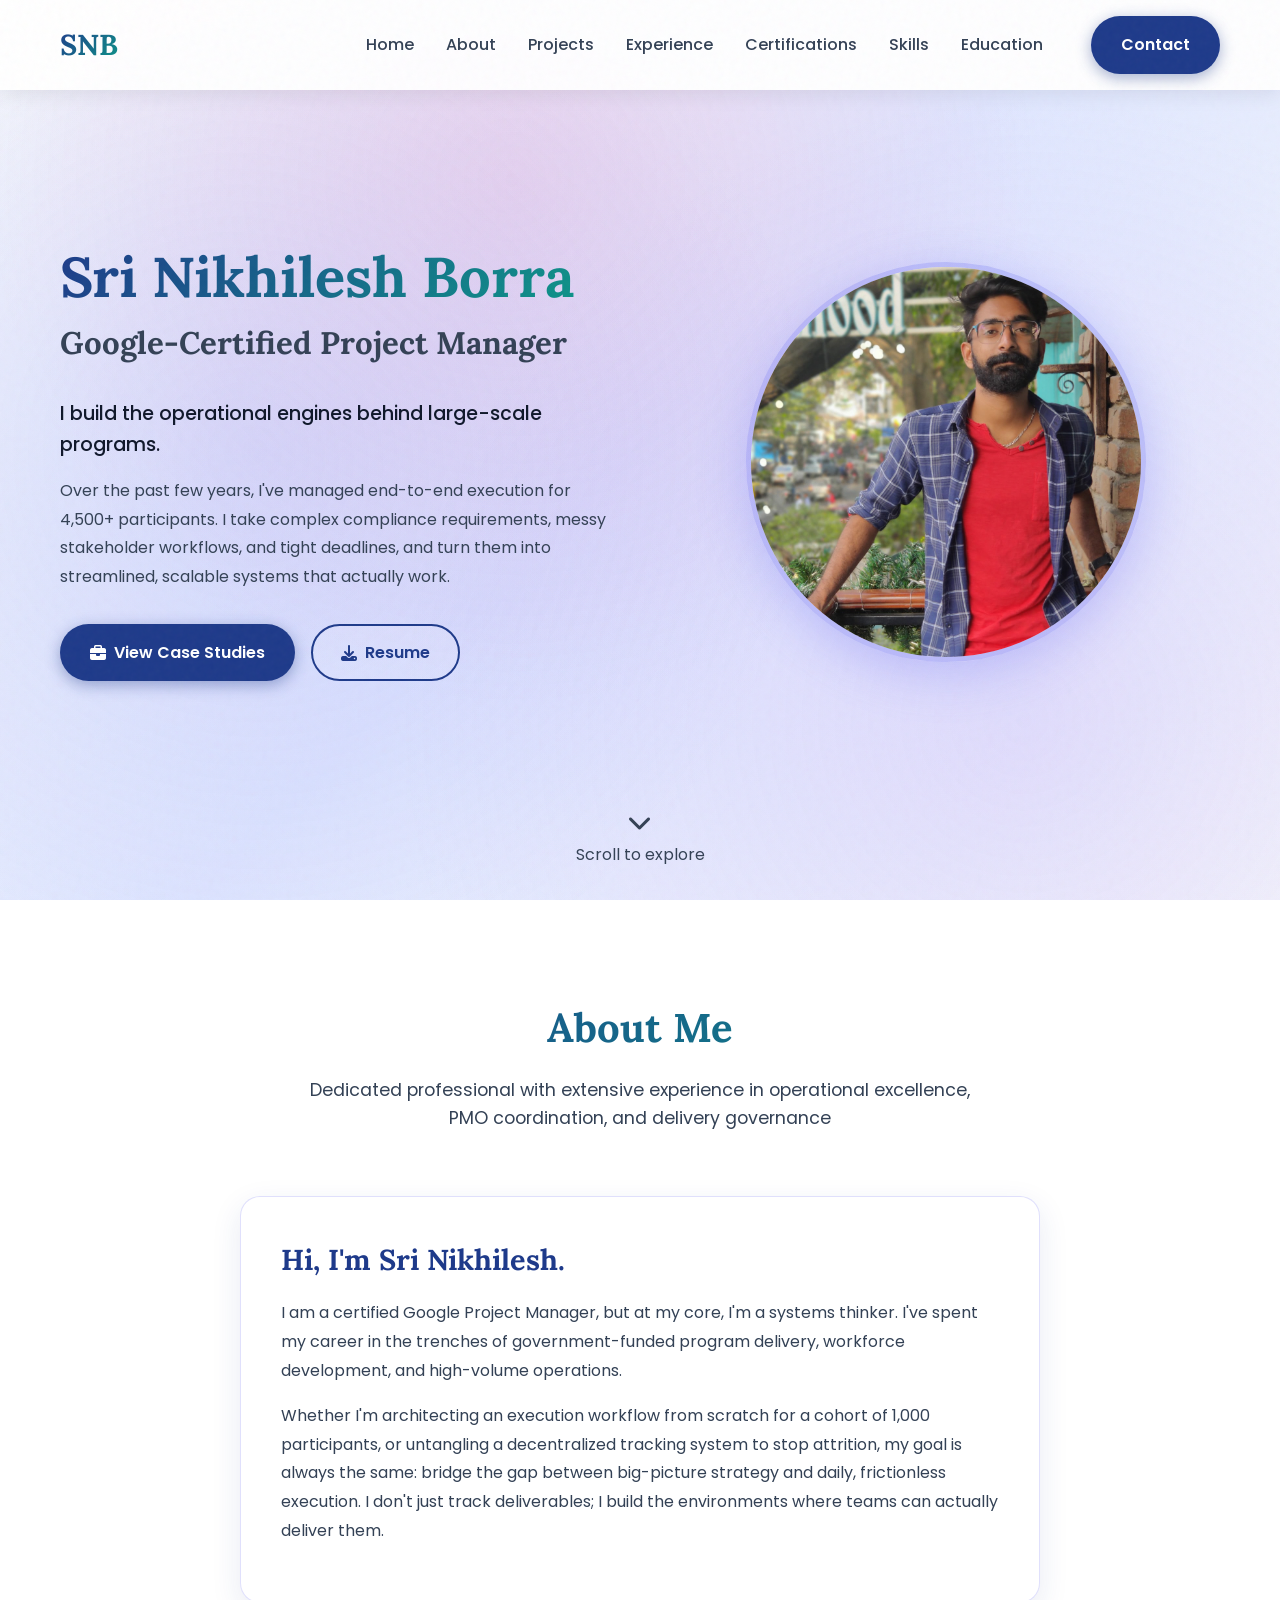
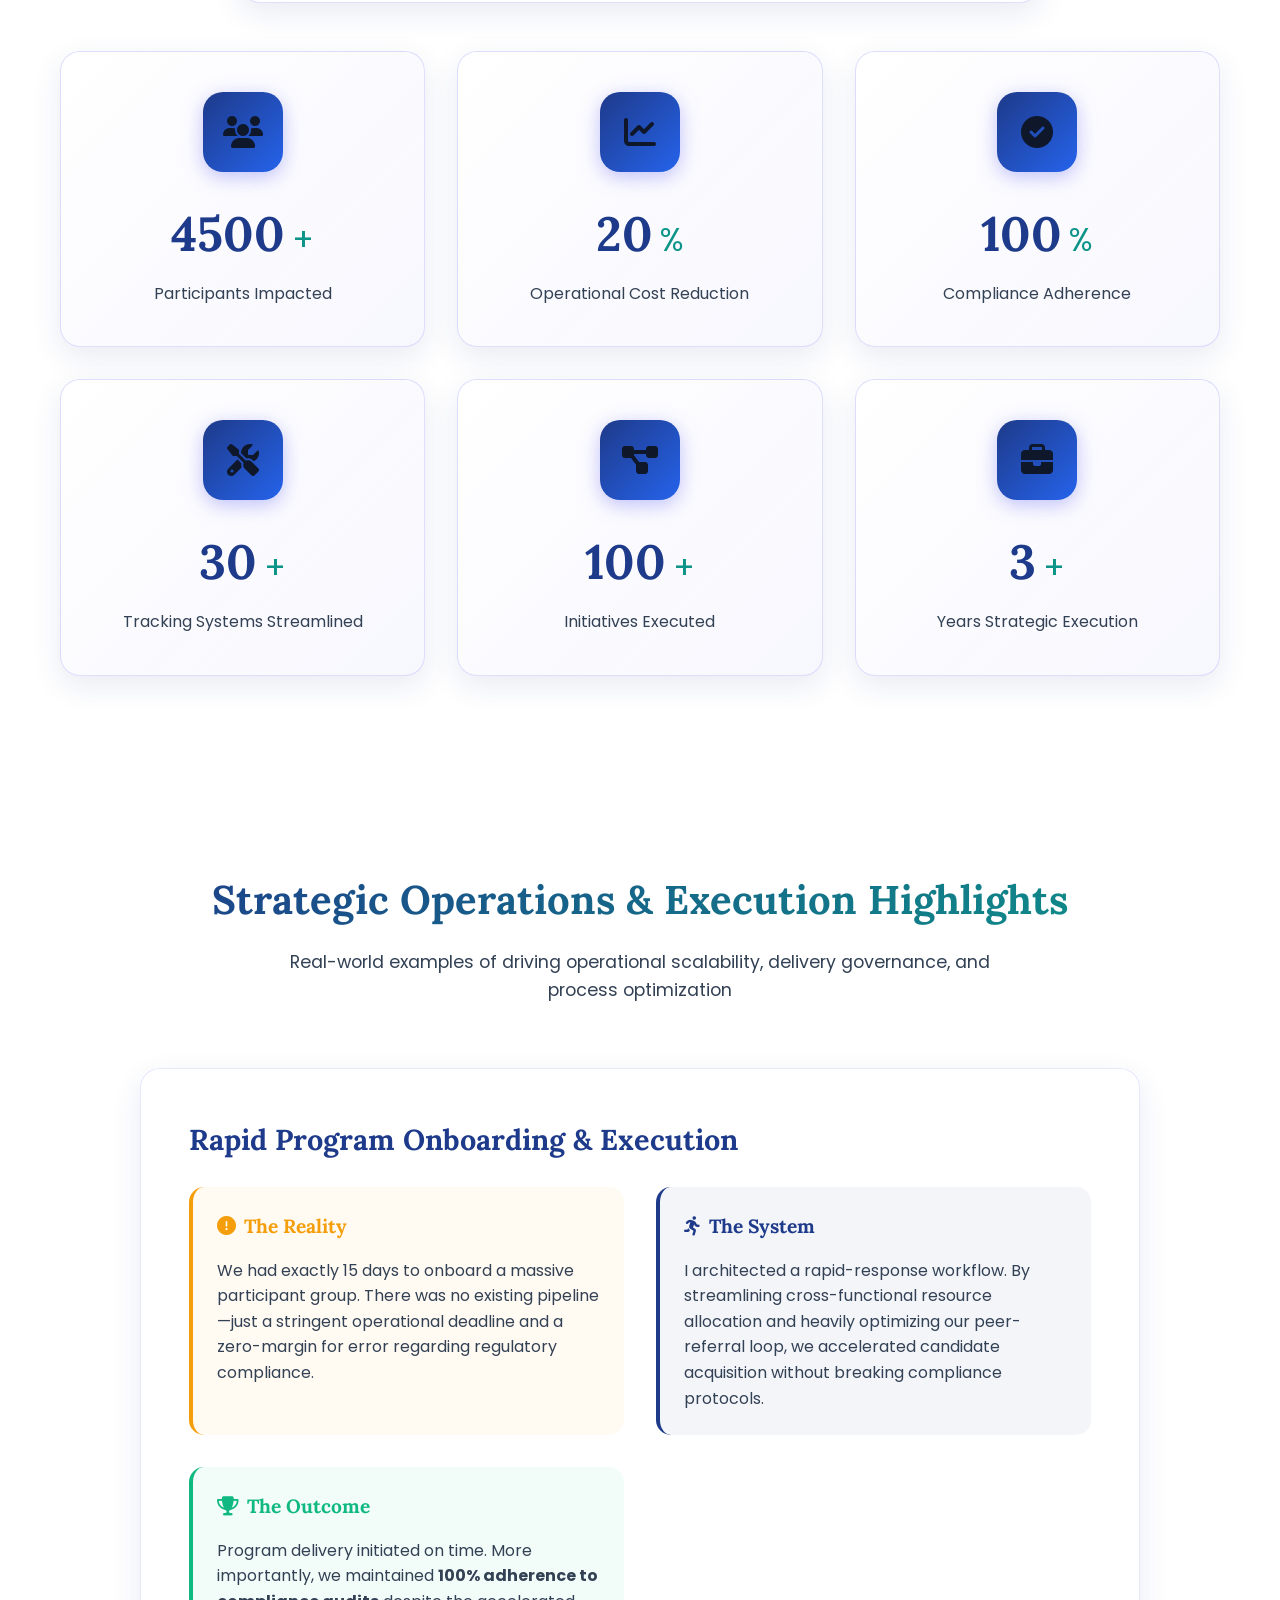
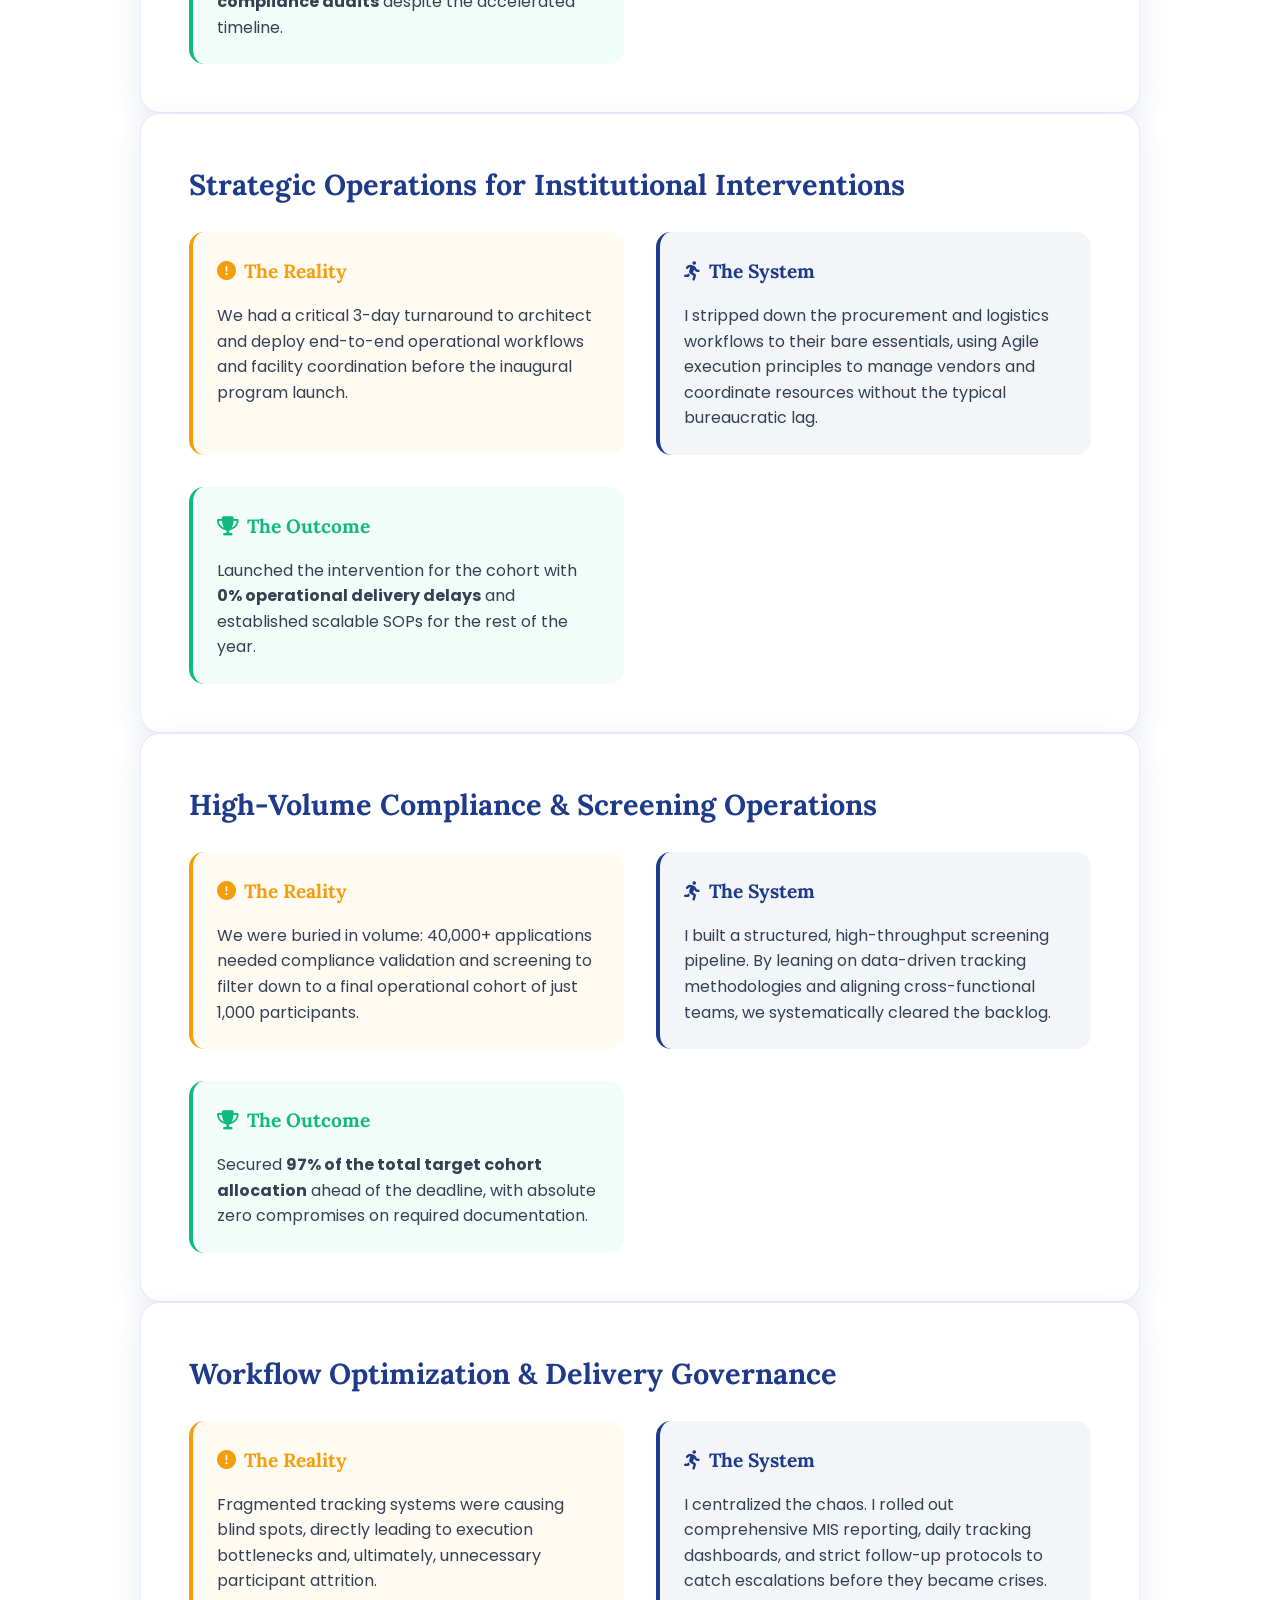
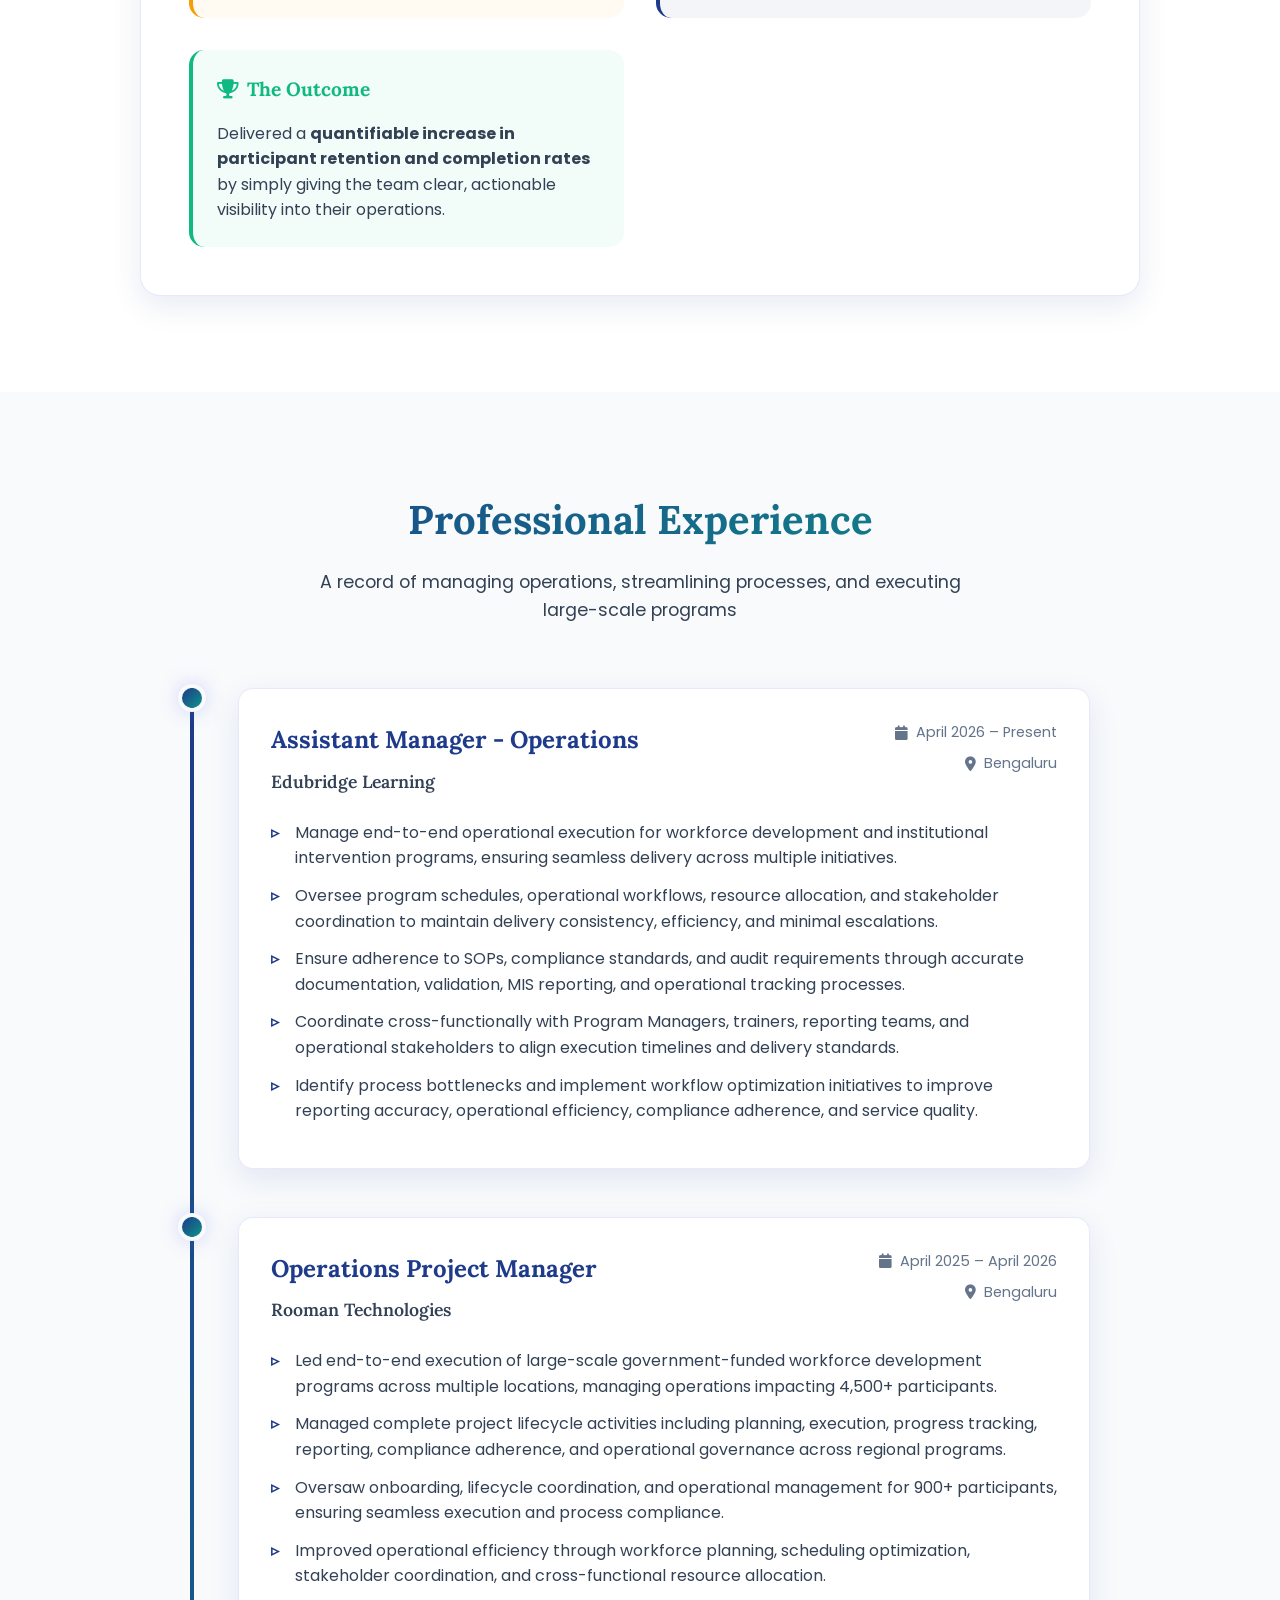
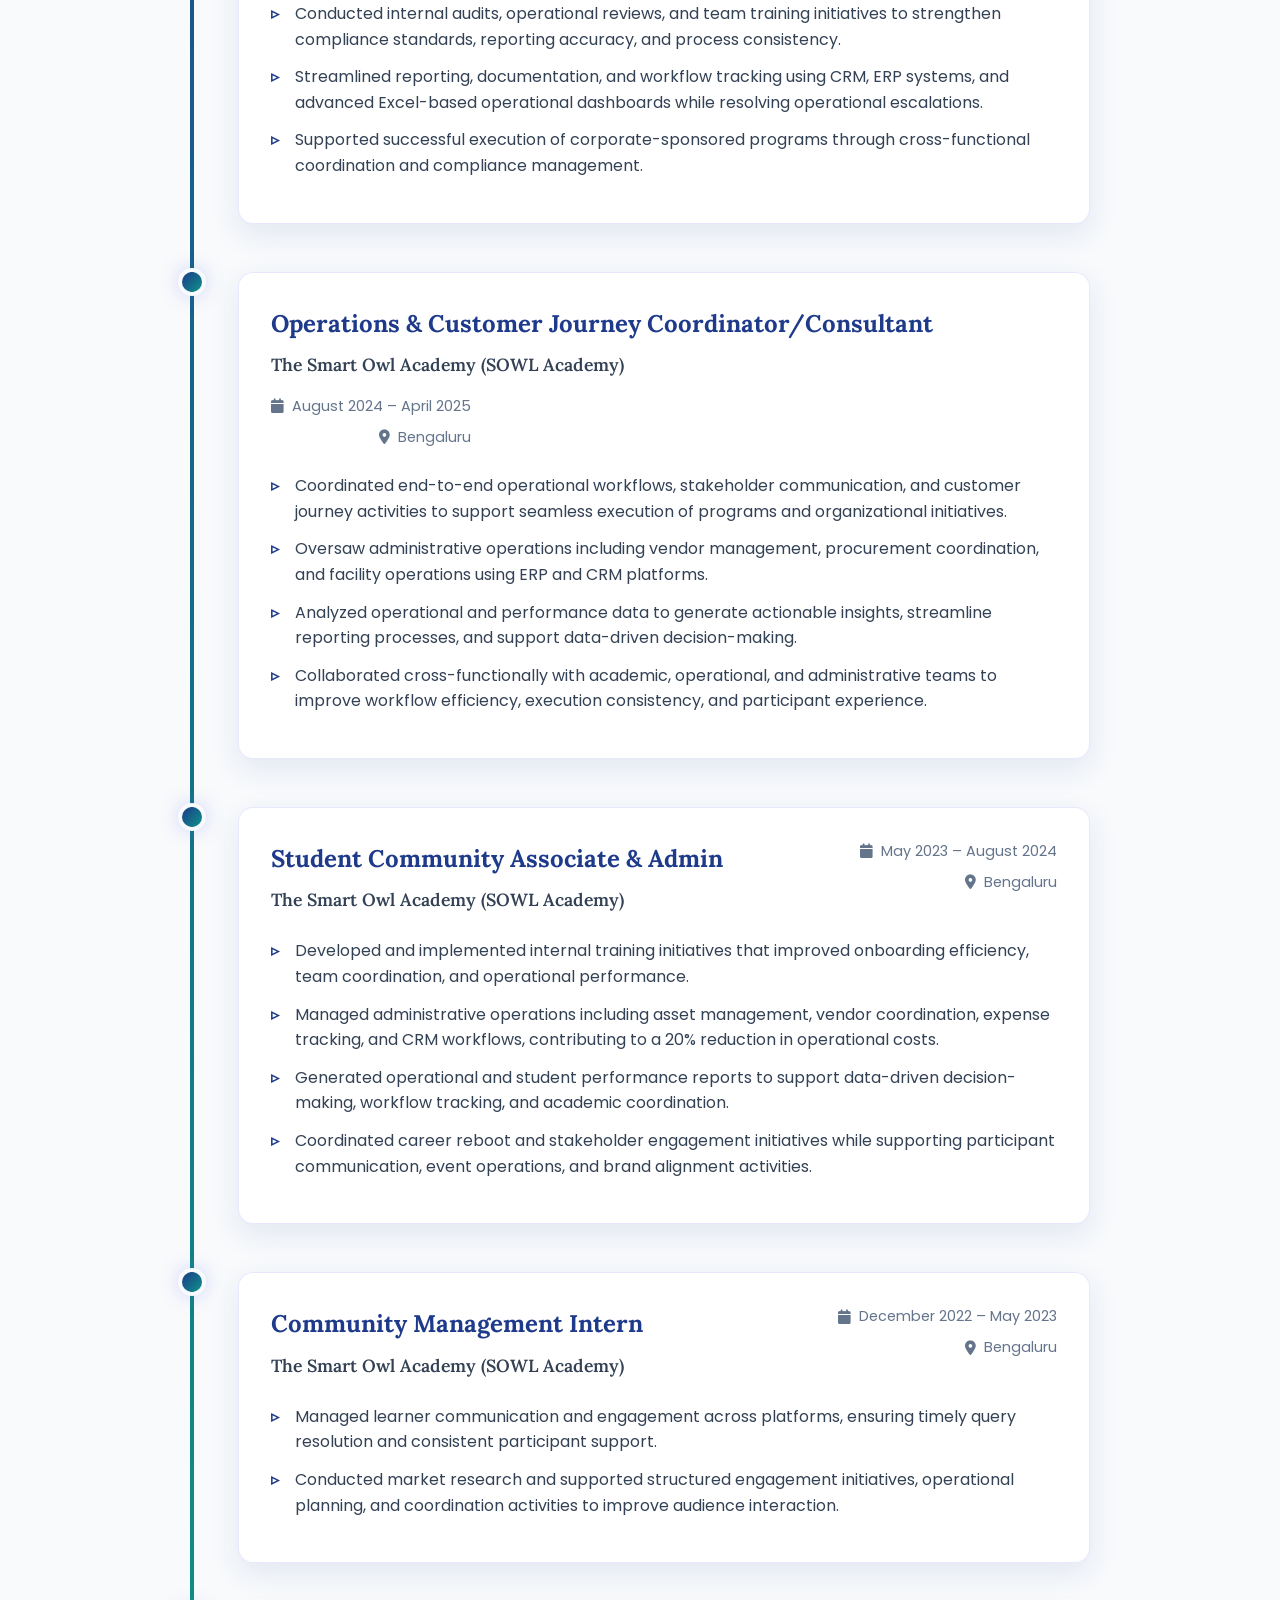
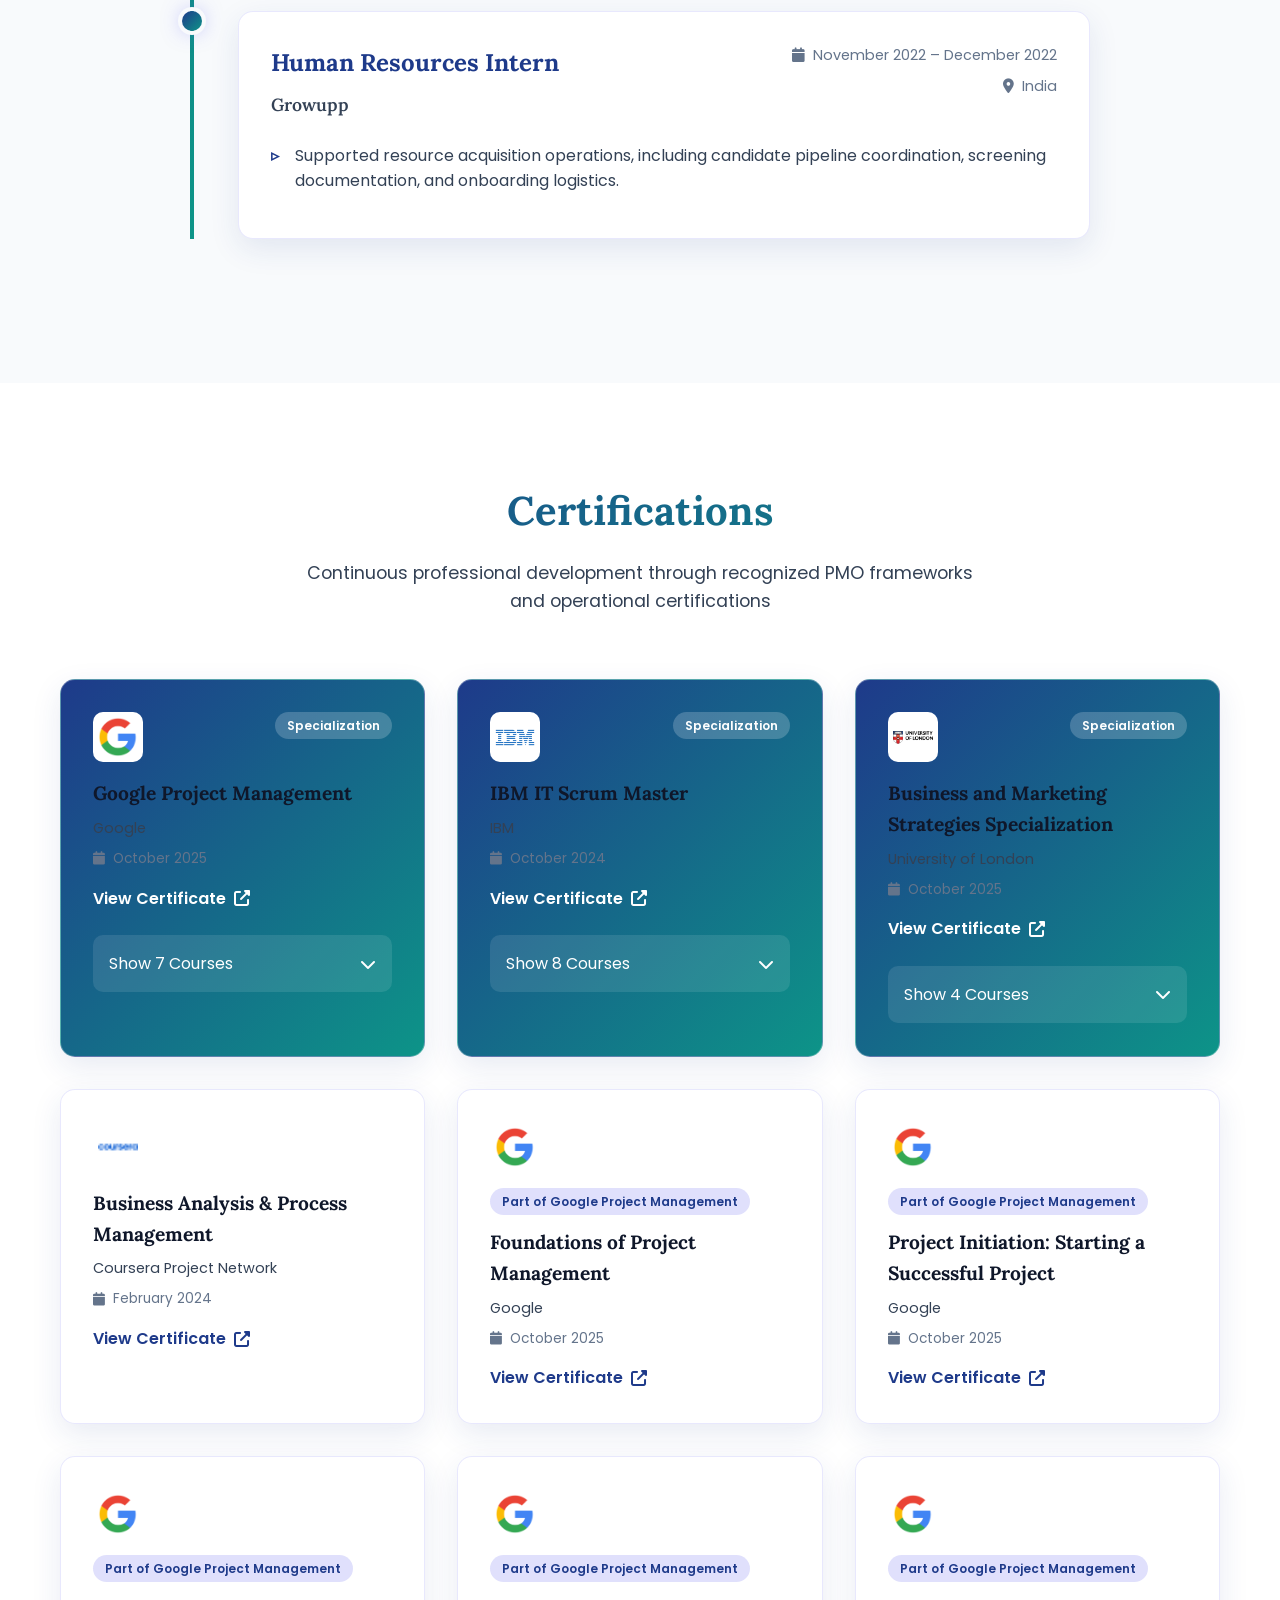
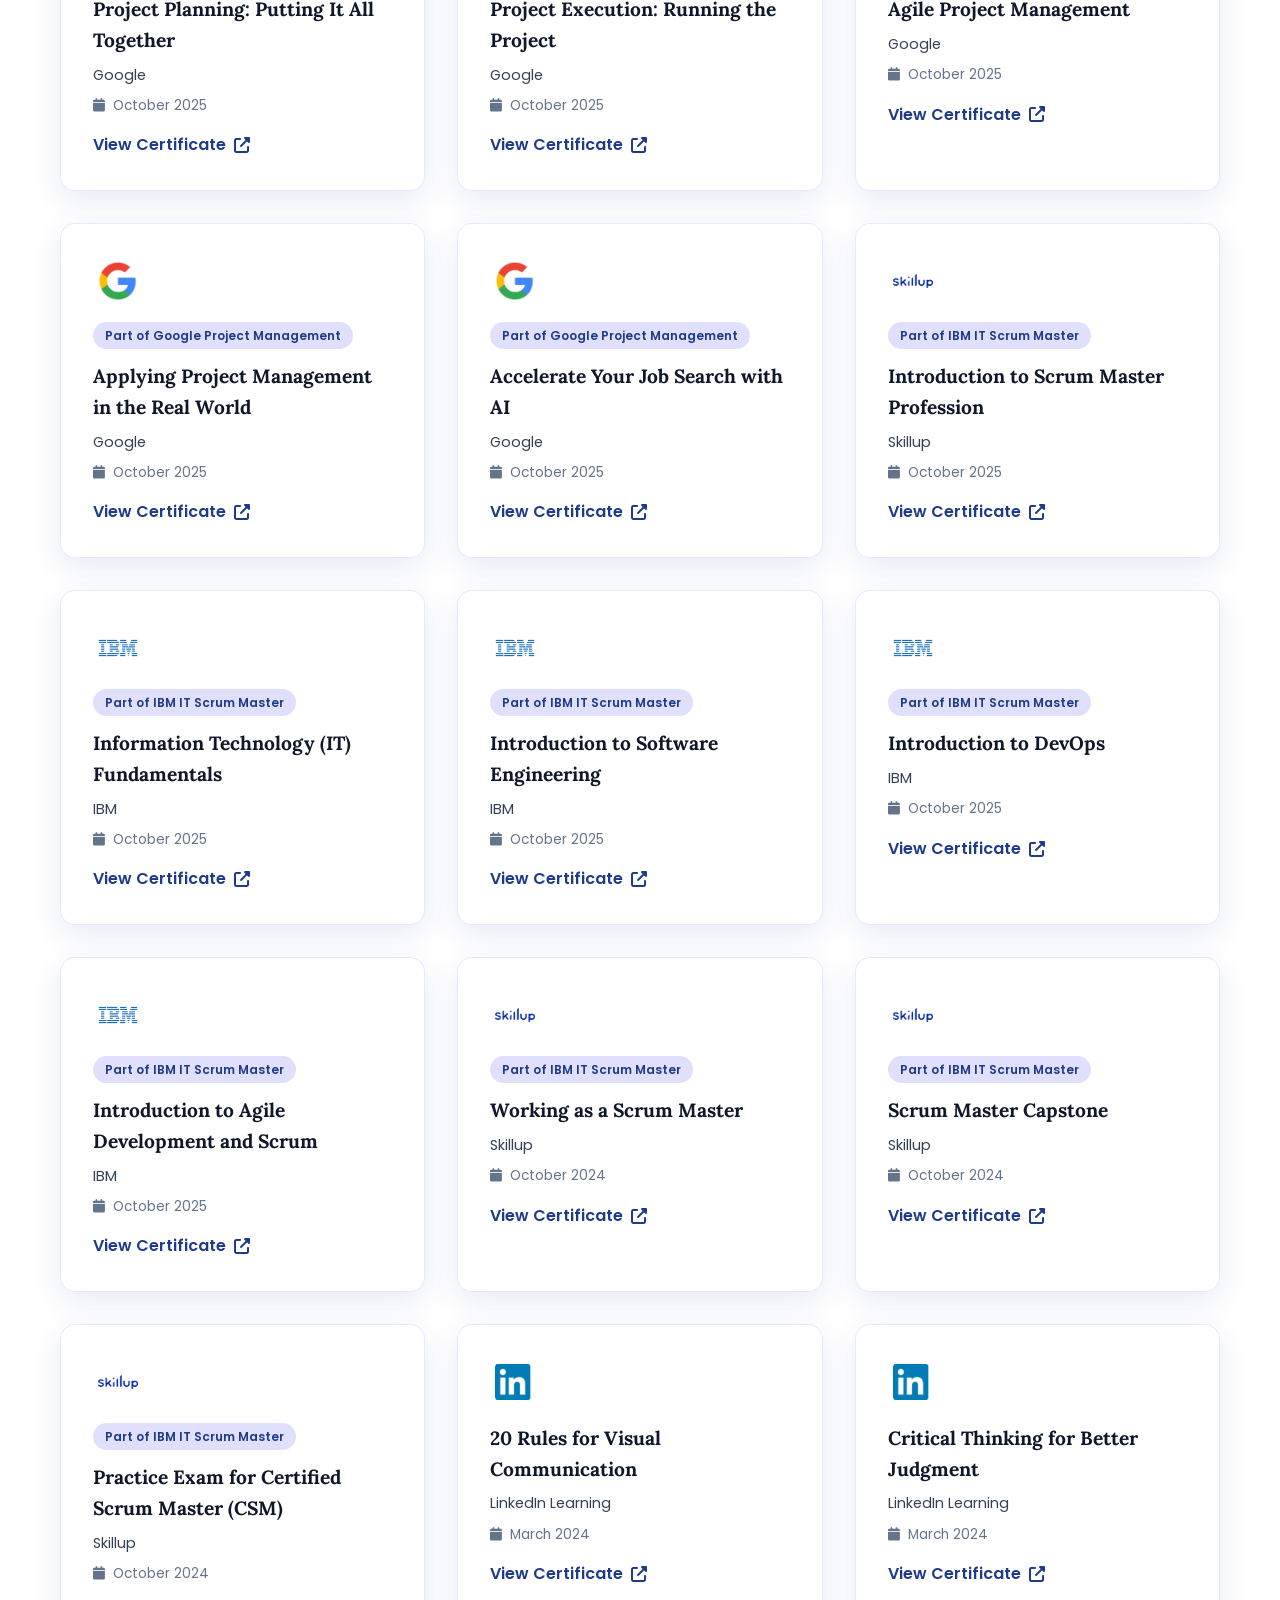
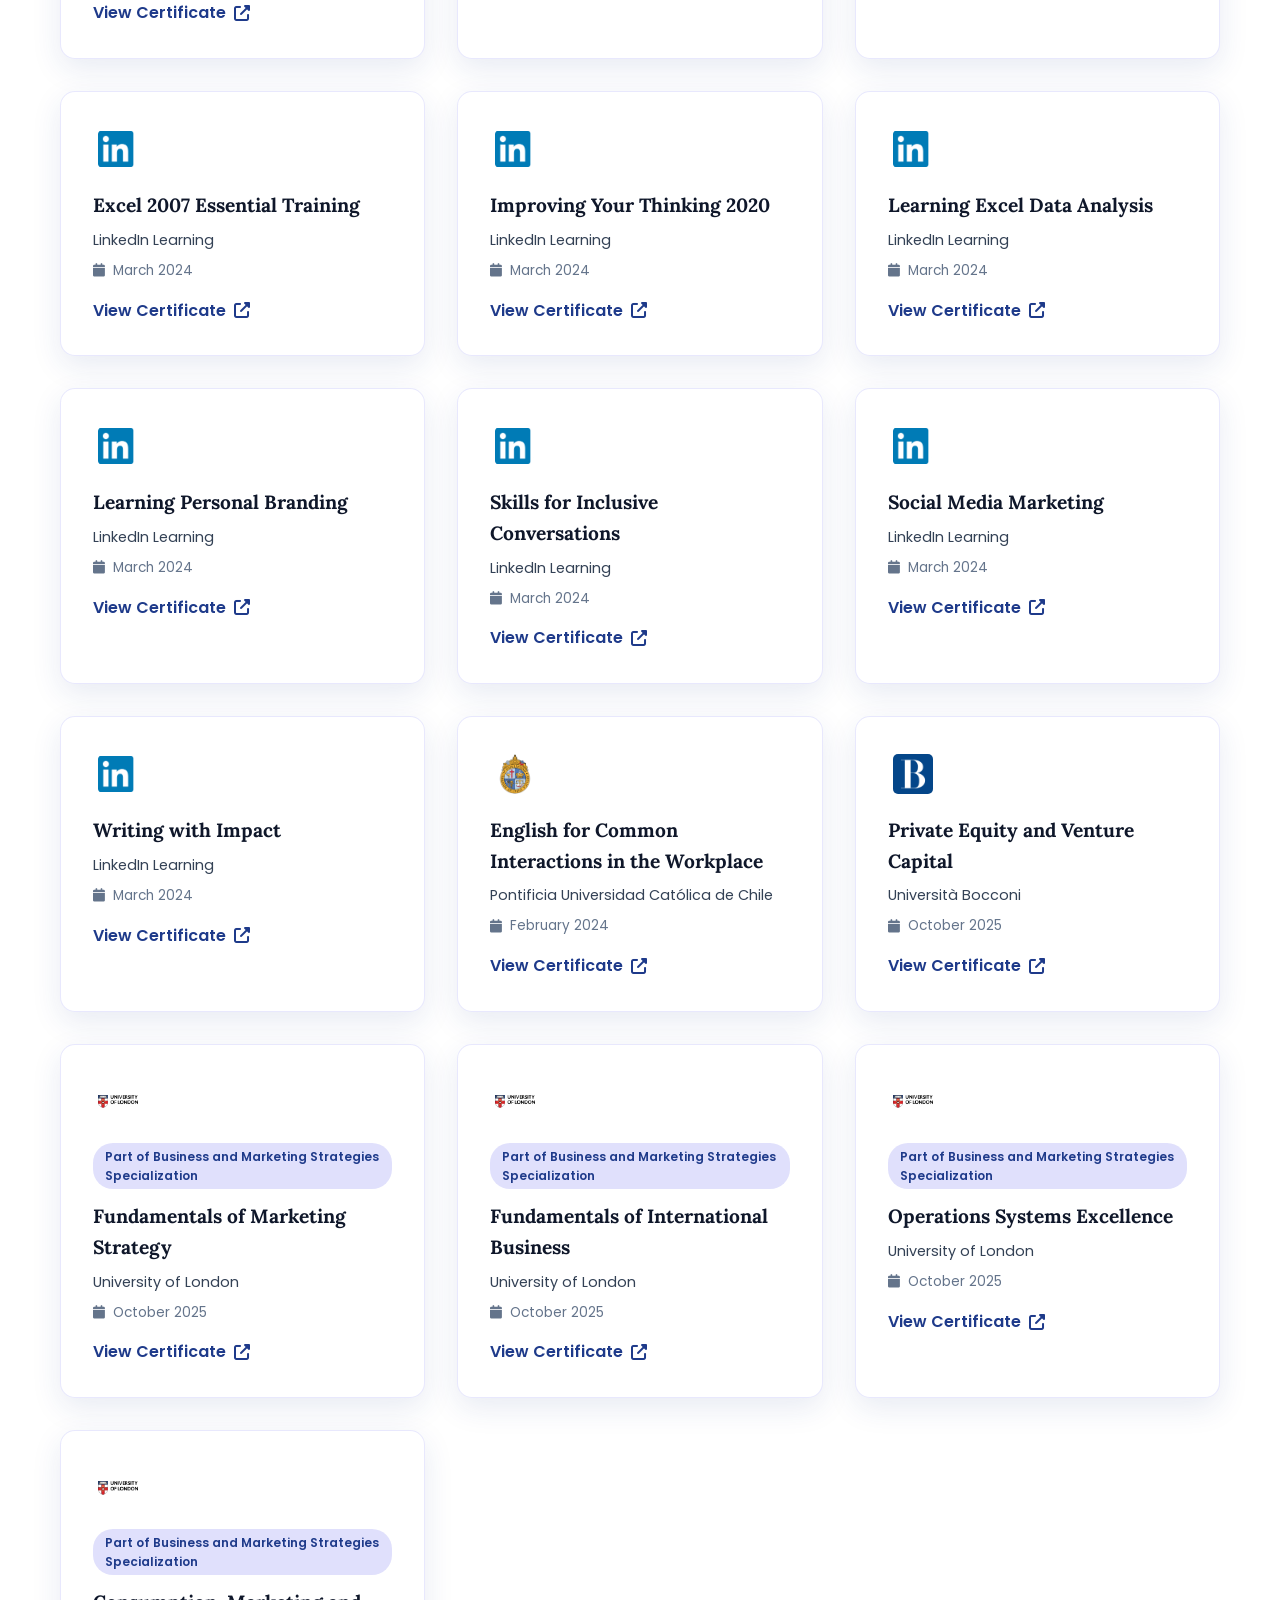
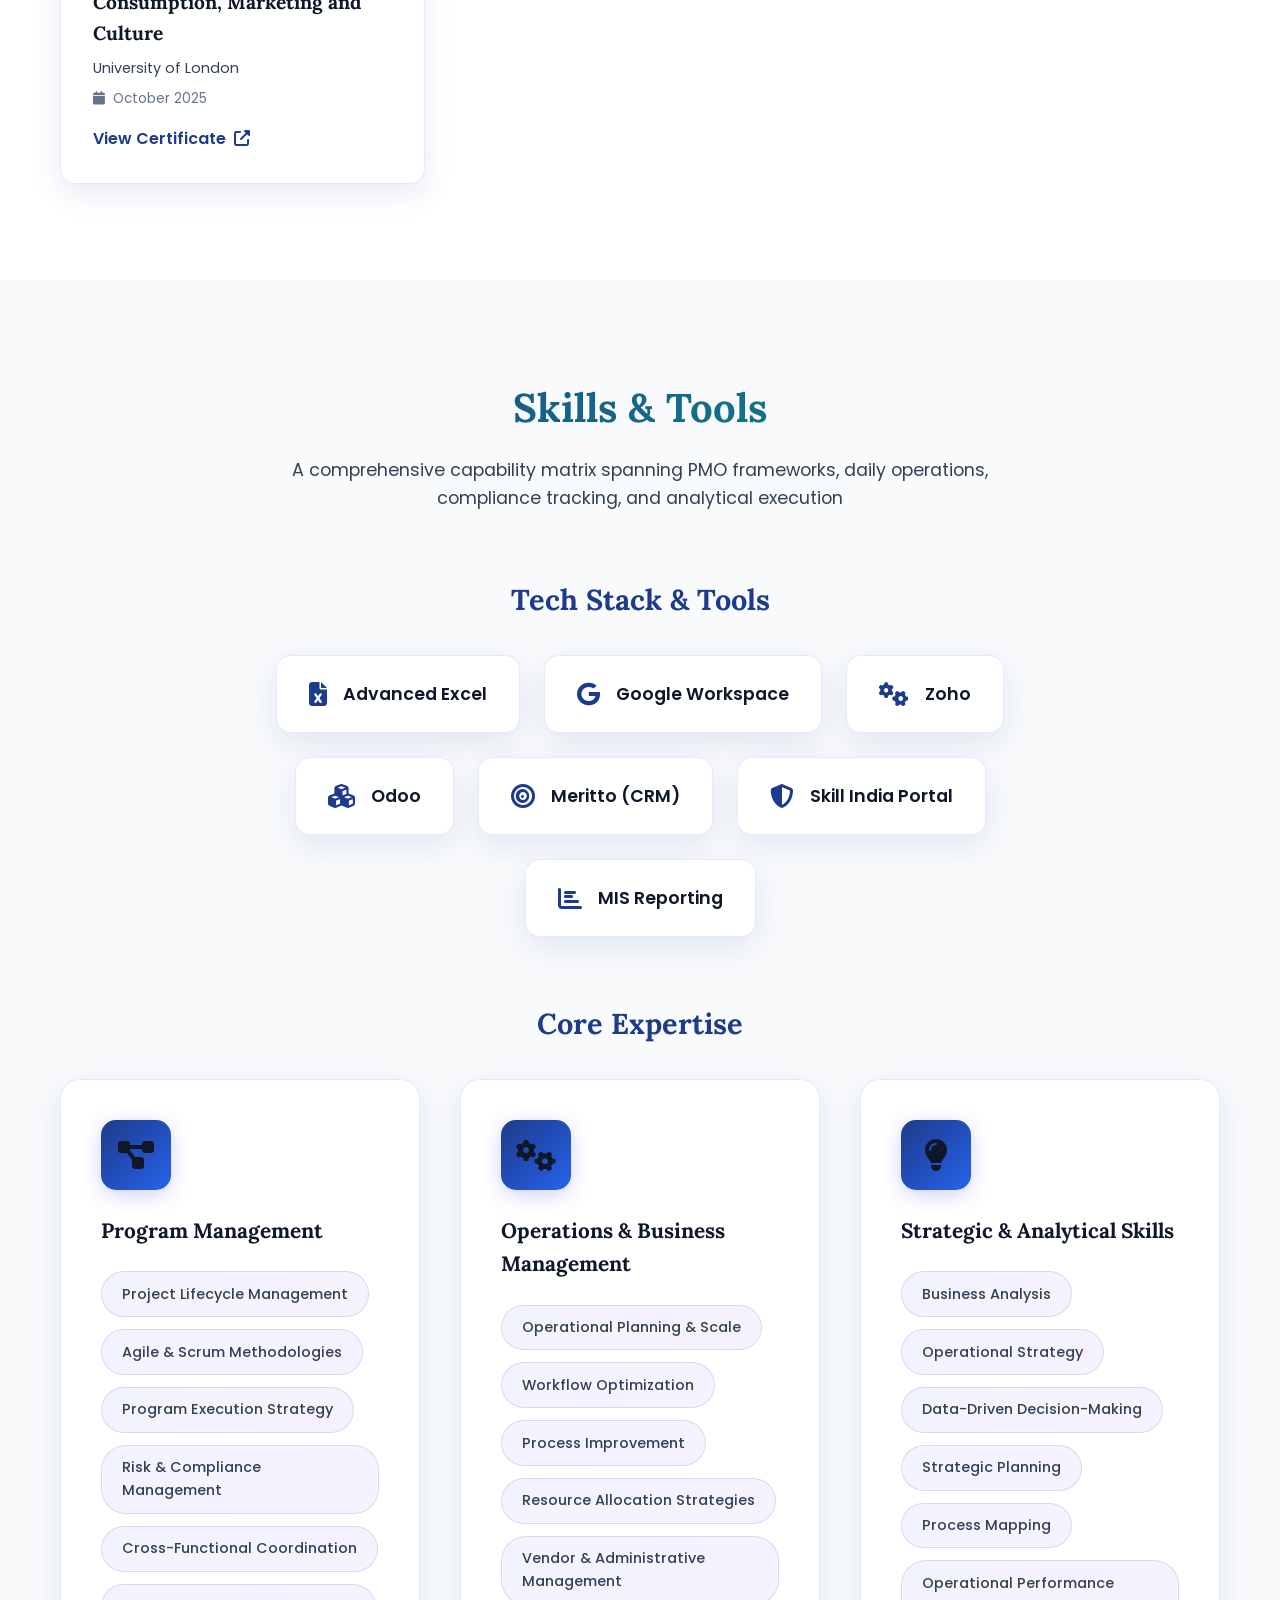
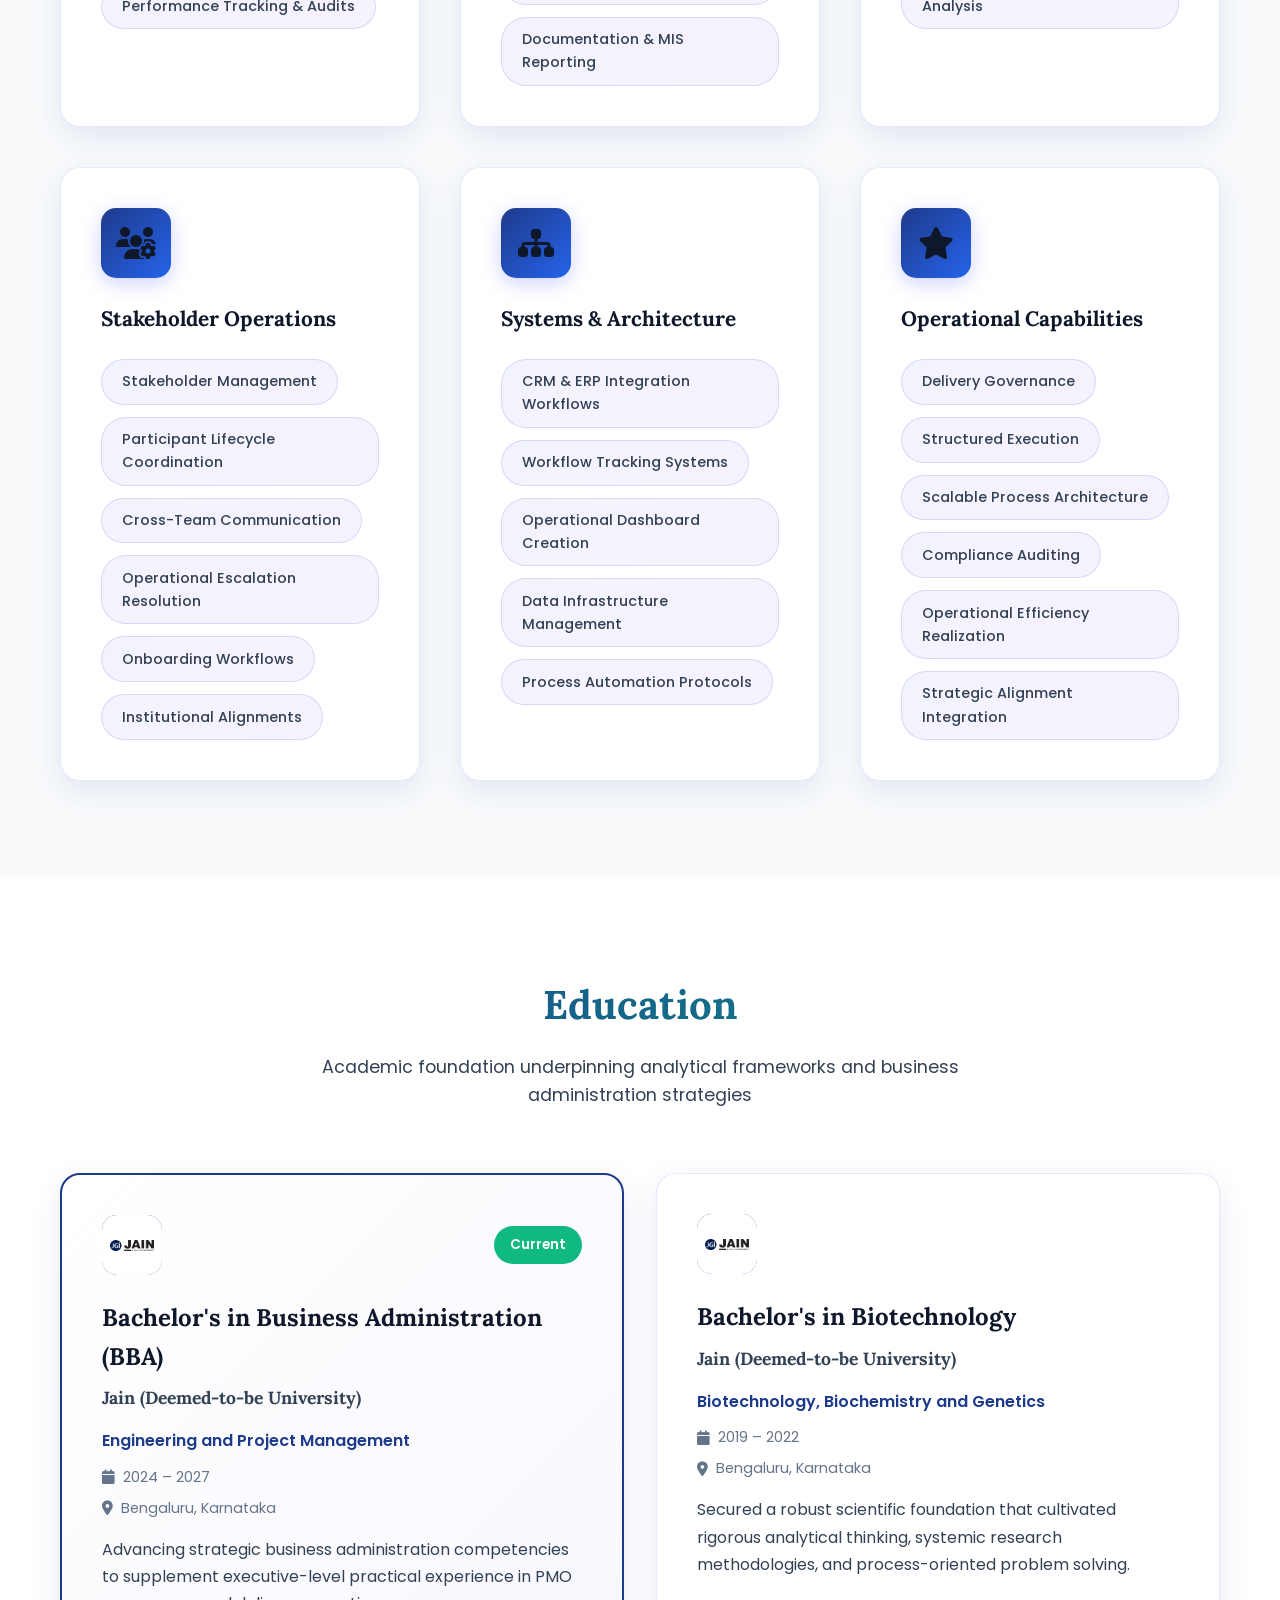
==== commit 02c34d56: "Update fonts, add noise overlay, and refine text Updated font embedding to include Lora and Poppins." ====
--- a/index.html
+++ b/index.html
@@ -130,14 +130,37 @@
 
     <link rel="preconnect" href="https://fonts.googleapis.com">
     <link rel="preconnect" href="https://fonts.gstatic.com" crossorigin>
-    <link href="https://fonts.googleapis.com/css2?family=Poppins:wght@300;400;500;600;700;800&display=swap"
-        rel="stylesheet">
+    <!-- Updated Font Embed with Lora & Poppins -->
+    <link href="https://fonts.googleapis.com/css2?family=Lora:ital,wght@0,500;0,600;0,700;1,400&family=Poppins:wght@300;400;500;600;700;800&display=swap" rel="stylesheet">
 
     <link href="https://unpkg.com/aos@2.3.1/dist/aos.css" rel="stylesheet">
     <link rel="preload" as="image" href="assets/images/profile.jpg">
+
+    <style>
+        /* Typography Overrides */
+        h1, h2, h3, h4, .logo-text, .section-title, .hero-title {
+            font-family: 'Lora', serif;
+        }
+
+        /* Subtle Tactile Noise Overlay */
+        .noise-overlay {
+            position: fixed;
+            top: 0;
+            left: 0;
+            width: 100vw;
+            height: 100vh;
+            pointer-events: none; /* Allows clicking through the noise */
+            z-index: 9999;
+            opacity: 0.035; /* Just enough to feel real, not distracting */
+            background-image: url("data:image/svg+xml,%3Csvg viewBox='0 0 200 200' xmlns='http://www.w3.org/2000/svg'%3E%3Cfilter id='noiseFilter'%3E%3CfeTurbulence type='fractalNoise' baseFrequency='0.75' numOctaves='3' stitchTiles='stitch'/%3E%3C/filter%3E%3Crect width='100%25' height='100%25' filter='url(%23noiseFilter)'/%3E%3C/svg%3E");
+        }
+    </style>
 </head>
 
 <body>
+    <!-- Noise overlay added here -->
+    <div class="noise-overlay"></div>
+
     <nav class="navbar" id="navbar">
         <div class="container">
             <div class="nav-wrapper">
@@ -180,11 +203,11 @@
                                 </div>
                                 <h2 class="hero-subtitle rotating-text" id="rotatingText" data-aos="fade-up" data-aos-delay="200">Program & Operations Management</h2>
                             </div>
-                            <p class="hero-description">
-                                Strategic Delivery professional specializing in orchestrating large-scale initiatives, PMO governance, and workflow optimization.
+                            <p class="hero-description" style="font-size: 1.2rem; color: var(--text-primary); font-weight: 500;">
+                                I build the operational engines behind large-scale programs.
                             </p>
                             <p class="hero-tagline">
-                                Proven track record managing end-to-end program execution, stakeholder operations, and compliance workflows. Skilled in operational strategy, process improvement, and scalable execution through data-driven decision-making, with a demonstrated impact on 4,500+ participants.
+                                Over the past few years, I've managed end-to-end execution for 4,500+ participants. I take complex compliance requirements, messy stakeholder workflows, and tight deadlines, and turn them into streamlined, scalable systems that actually work.
                             </p>
                             <div class="hero-buttons">
                                 <a href="#case-studies" class="btn btn-primary">
@@ -223,12 +246,12 @@
 
                 <div class="about-content">
                     <div class="about-text" data-aos="fade-right">
-                        <h3>Professional Profile</h3>
+                        <h3>Hi, I'm Sri Nikhilesh.</h3>
                         <p>
-                            Certified Google Project Management professional with a strong background in operational execution, government program delivery, and business operations. Experienced in managing high-volume operations, optimizing workflows, and leveraging structured execution frameworks to align delivery with overarching organizational goals.
+                            I am a certified Google Project Manager, but at my core, I'm a systems thinker. I've spent my career in the trenches of government-funded program delivery, workforce development, and high-volume operations. 
                         </p>
                         <p>
-                            Adept at compliance management, reporting systems, and cross-functional stakeholder coordination, bringing a systems-oriented approach to process improvement and operational scalability. Completed the Business and Marketing Strategies Specialization from the University of London, combining strategic business acumen with rigorous, hands-on operational delivery.
+                            Whether I'm architecting an execution workflow from scratch for a cohort of 1,000 participants, or untangling a decentralized tracking system to stop attrition, my goal is always the same: bridge the gap between big-picture strategy and daily, frictionless execution. I don't just track deliverables; I build the environments where teams can actually deliver them.
                         </p>
                     </div>
 
@@ -316,16 +339,16 @@
                             <h3>Rapid Program Onboarding & Execution</h3>
                             <div class="case-study-details">
                                 <div class="detail-block challenge">
-                                    <h4><i class="fas fa-crosshairs"></i> The Objective</h4>
-                                    <p>Tasked with driving rapid stakeholder onboarding and lifecycle management for a targeted participant group within a stringent 15-day operational deadline.</p>
+                                    <h4><i class="fas fa-exclamation-circle"></i> The Reality</h4>
+                                    <p>We had exactly 15 days to onboard a massive participant group. There was no existing pipeline—just a stringent operational deadline and a zero-margin for error regarding regulatory compliance.</p>
                                 </div>
                                 <div class="detail-block action">
-                                    <h4><i class="fas fa-running"></i> Execution Framework</h4>
-                                    <p>Executed targeted operational outreach, streamlined cross-functional resource allocation, and optimized peer-referral workflows to accelerate candidate acquisition.</p>
+                                    <h4><i class="fas fa-running"></i> The System</h4>
+                                    <p>I architected a rapid-response workflow. By streamlining cross-functional resource allocation and heavily optimizing our peer-referral loop, we accelerated candidate acquisition without breaking compliance protocols.</p>
                                 </div>
                                 <div class="detail-block result">
-                                    <h4><i class="fas fa-trophy"></i> Key Outcome</h4>
-                                    <p>Successfully initiated program delivery within the deadline, ensuring seamless execution while maintaining a <strong>100% adherence to regulatory compliance</strong>.</p>
+                                    <h4><i class="fas fa-trophy"></i> The Outcome</h4>
+                                    <p>Program delivery initiated on time. More importantly, we maintained <strong>100% adherence to compliance audits</strong> despite the accelerated timeline.</p>
                                 </div>
                             </div>
                         </div>
@@ -336,16 +359,16 @@
                             <h3>Strategic Operations for Institutional Interventions</h3>
                             <div class="case-study-details">
                                 <div class="detail-block challenge">
-                                    <h4><i class="fas fa-crosshairs"></i> The Objective</h4>
-                                    <p>Required to architect and deploy end-to-end operational workflows, facility coordination, and resource allocation within a critical 3-day turnaround preceding program launch.</p>
+                                    <h4><i class="fas fa-exclamation-circle"></i> The Reality</h4>
+                                    <p>We had a critical 3-day turnaround to architect and deploy end-to-end operational workflows and facility coordination before the inaugural program launch.</p>
                                 </div>
                                 <div class="detail-block action">
-                                    <h4><i class="fas fa-running"></i> Delivery Approach</h4>
-                                    <p>Streamlined procurement workflows, logistics execution, and vendor management through structured operational governance and Agile execution principles.</p>
+                                    <h4><i class="fas fa-running"></i> The System</h4>
+                                    <p>I stripped down the procurement and logistics workflows to their bare essentials, using Agile execution principles to manage vendors and coordinate resources without the typical bureaucratic lag.</p>
                                 </div>
                                 <div class="detail-block result">
-                                    <h4><i class="fas fa-trophy"></i> Key Outcome</h4>
-                                    <p>Successfully launched the inaugural intervention for the cohort, achieving <strong>0% operational delivery delays</strong> and establishing scalable SOPs for future iterations.</p>
+                                    <h4><i class="fas fa-trophy"></i> The Outcome</h4>
+                                    <p>Launched the intervention for the cohort with <strong>0% operational delivery delays</strong> and established scalable SOPs for the rest of the year.</p>
                                 </div>
                             </div>
                         </div>
@@ -356,16 +379,16 @@
                             <h3>High-Volume Compliance & Screening Operations</h3>
                             <div class="case-study-details">
                                 <div class="detail-block challenge">
-                                    <h4><i class="fas fa-crosshairs"></i> The Objective</h4>
-                                    <p>Managed the compliance validation and selection workflow across 40,000+ applications to establish a finalized operational cohort of 1,000 participants.</p>
+                                    <h4><i class="fas fa-exclamation-circle"></i> The Reality</h4>
+                                    <p>We were buried in volume: 40,000+ applications needed compliance validation and screening to filter down to a final operational cohort of just 1,000 participants.</p>
                                 </div>
                                 <div class="detail-block action">
-                                    <h4><i class="fas fa-running"></i> Execution Framework</h4>
-                                    <p>Implemented a structured, high-volume operational pipeline for qualification screening, utilizing cross-functional coordination and data-driven tracking methodologies.</p>
+                                    <h4><i class="fas fa-running"></i> The System</h4>
+                                    <p>I built a structured, high-throughput screening pipeline. By leaning on data-driven tracking methodologies and aligning cross-functional teams, we systematically cleared the backlog.</p>
                                 </div>
                                 <div class="detail-block result">
-                                    <h4><i class="fas fa-trophy"></i> Key Outcome</h4>
-                                    <p>Achieved <strong>97% of the total target cohort allocation</strong> ahead of the established operational deadline with complete documentation adherence.</p>
+                                    <h4><i class="fas fa-trophy"></i> The Outcome</h4>
+                                    <p>Secured <strong>97% of the total target cohort allocation</strong> ahead of the deadline, with absolute zero compromises on required documentation.</p>
                                 </div>
                             </div>
                         </div>
@@ -376,16 +399,16 @@
                             <h3>Workflow Optimization & Delivery Governance</h3>
                             <div class="case-study-details">
                                 <div class="detail-block challenge">
-                                    <h4><i class="fas fa-crosshairs"></i> The Objective</h4>
-                                    <p>Identified execution bottlenecks leading to participant attrition due to decentralized and fragmented operational tracking systems.</p>
+                                    <h4><i class="fas fa-exclamation-circle"></i> The Reality</h4>
+                                    <p>Fragmented tracking systems were causing blind spots, directly leading to execution bottlenecks and, ultimately, unnecessary participant attrition.</p>
                                 </div>
                                 <div class="detail-block action">
-                                    <h4><i class="fas fa-running"></i> Delivery Approach</h4>
-                                    <p>Designed and integrated comprehensive MIS reporting, daily operational tracking frameworks, and structured follow-up protocols to monitor engagement and mitigate escalations.</p>
+                                    <h4><i class="fas fa-running"></i> The System</h4>
+                                    <p>I centralized the chaos. I rolled out comprehensive MIS reporting, daily tracking dashboards, and strict follow-up protocols to catch escalations before they became crises.</p>
                                 </div>
                                 <div class="detail-block result">
-                                    <h4><i class="fas fa-trophy"></i> Key Outcome</h4>
-                                    <p>Delivered a <strong>quantifiable increase in participant retention and completion rates</strong> through modernized operational dashboards and structured governance frameworks.</p>
+                                    <h4><i class="fas fa-trophy"></i> The Outcome</h4>
+                                    <p>Delivered a <strong>quantifiable increase in participant retention and completion rates</strong> by simply giving the team clear, actionable visibility into their operations.</p>
                                 </div>
                             </div>
                         </div>
@@ -779,7 +802,7 @@
     <footer class="footer">
         <div class="container">
             <div class="footer-content">
-                <p>&copy; 2026 Sri Nikhilesh Borra. All rights reserved.</p>
+                <p>&copy; 2026 Sri Nikhilesh Borra. Built with caffeine, structured workflows, and zero operational delays.</p>
                 <div class="social-links">
                     <a href="https://www.linkedin.com/in/snb272" target="_blank" rel="noopener noreferrer" aria-label="LinkedIn Profile">
                         <i class="fab fa-linkedin"></i>
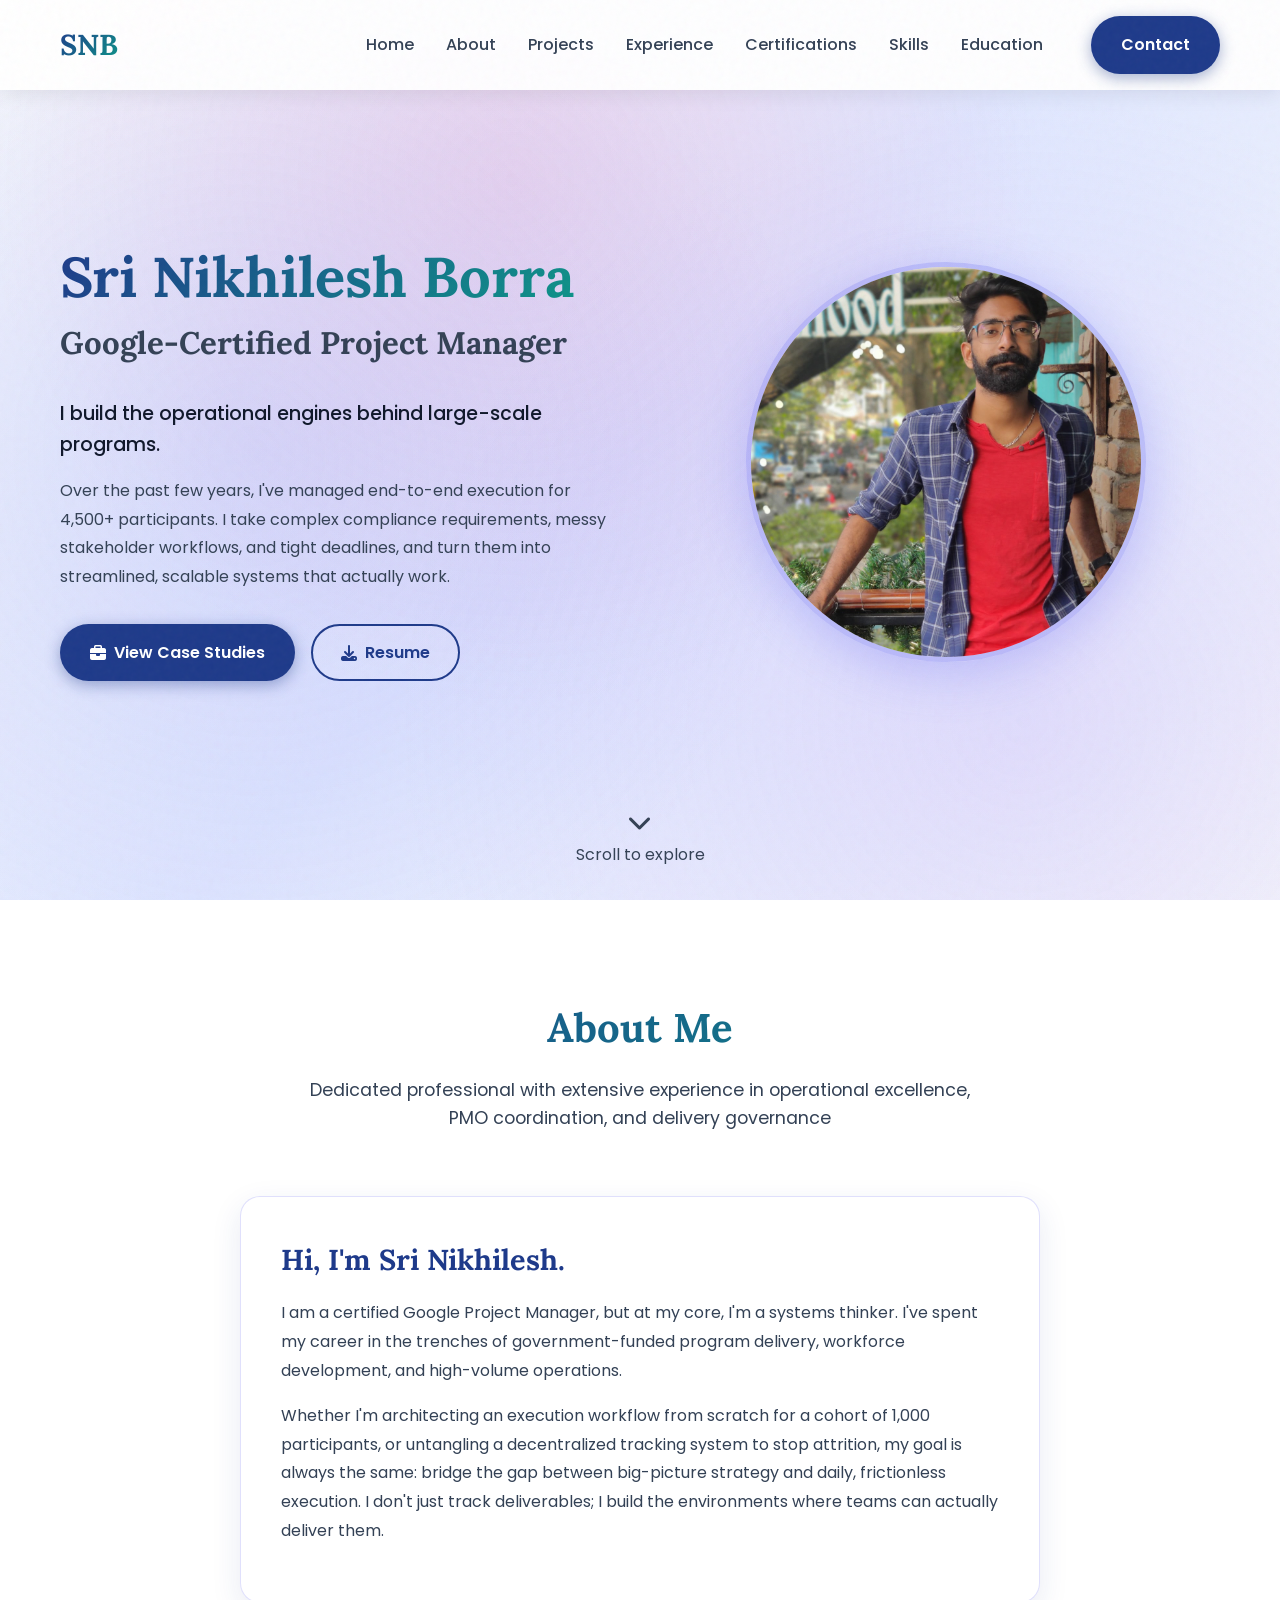
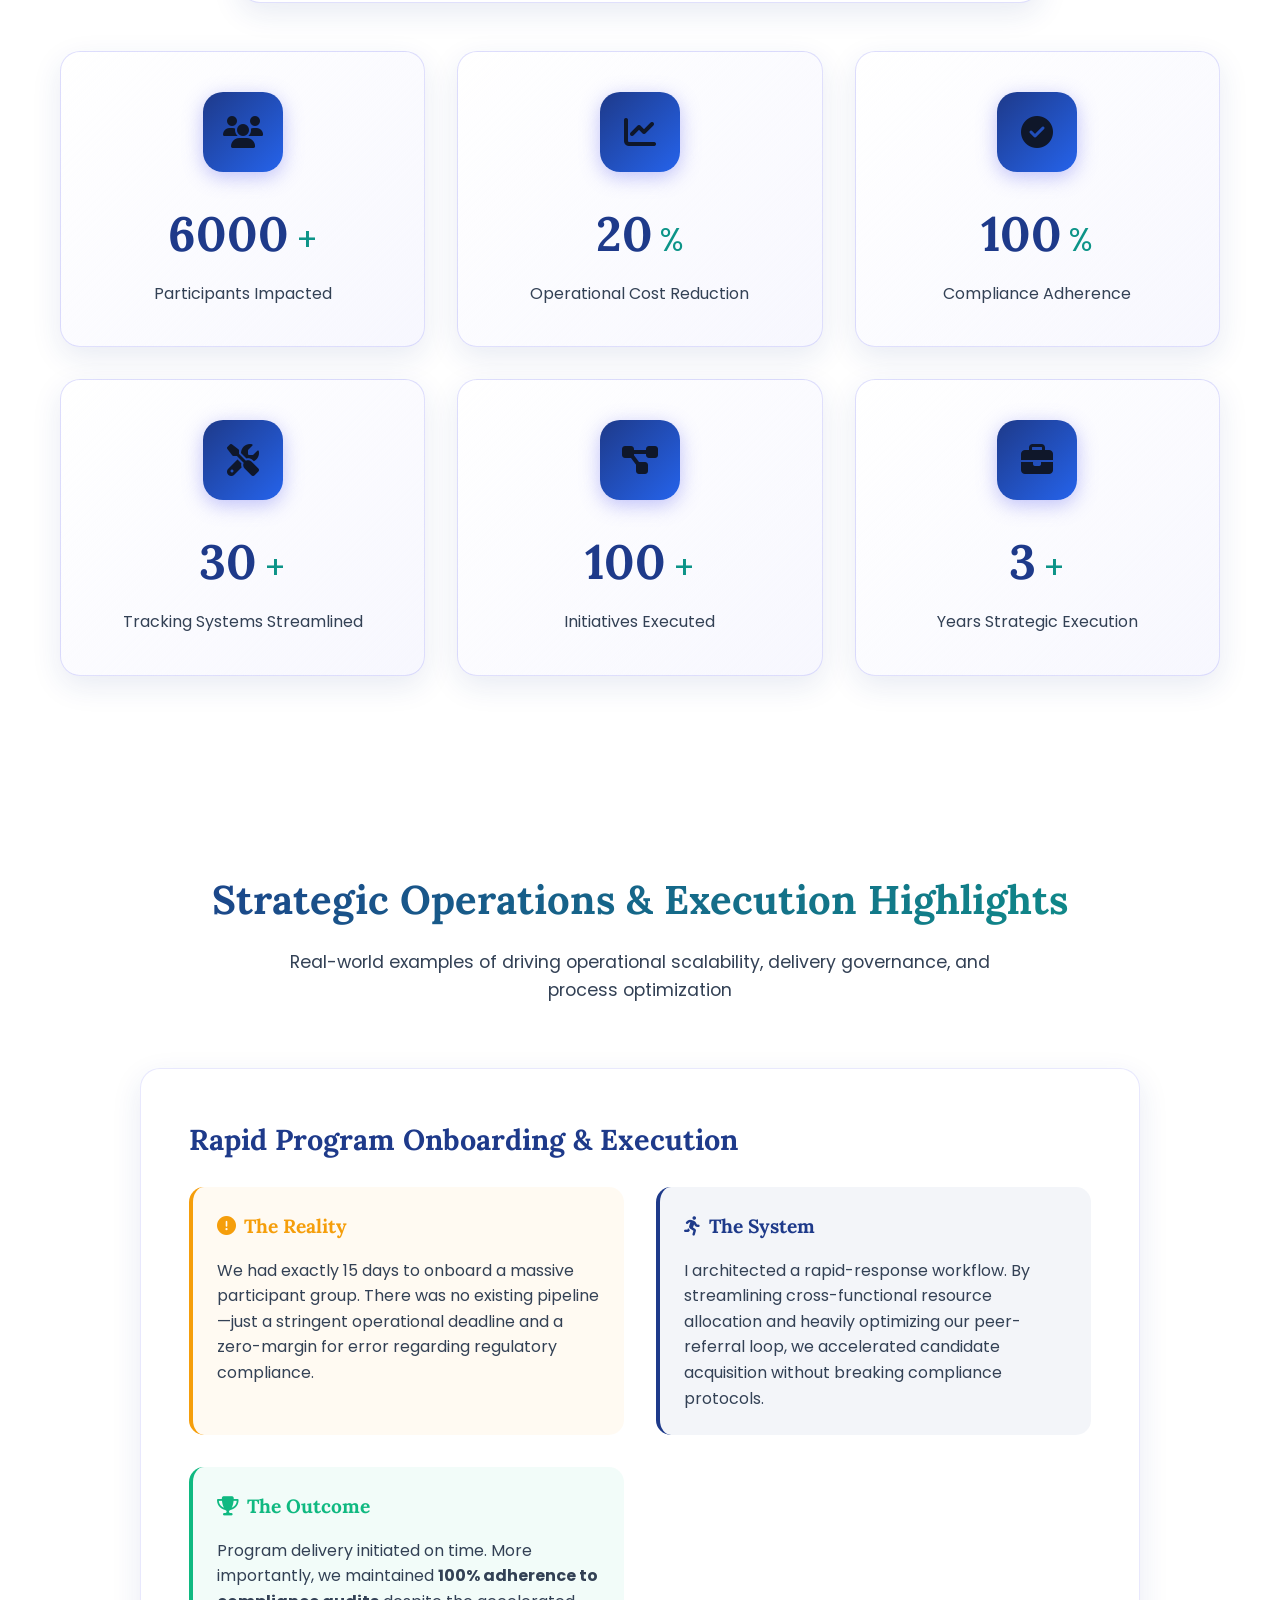
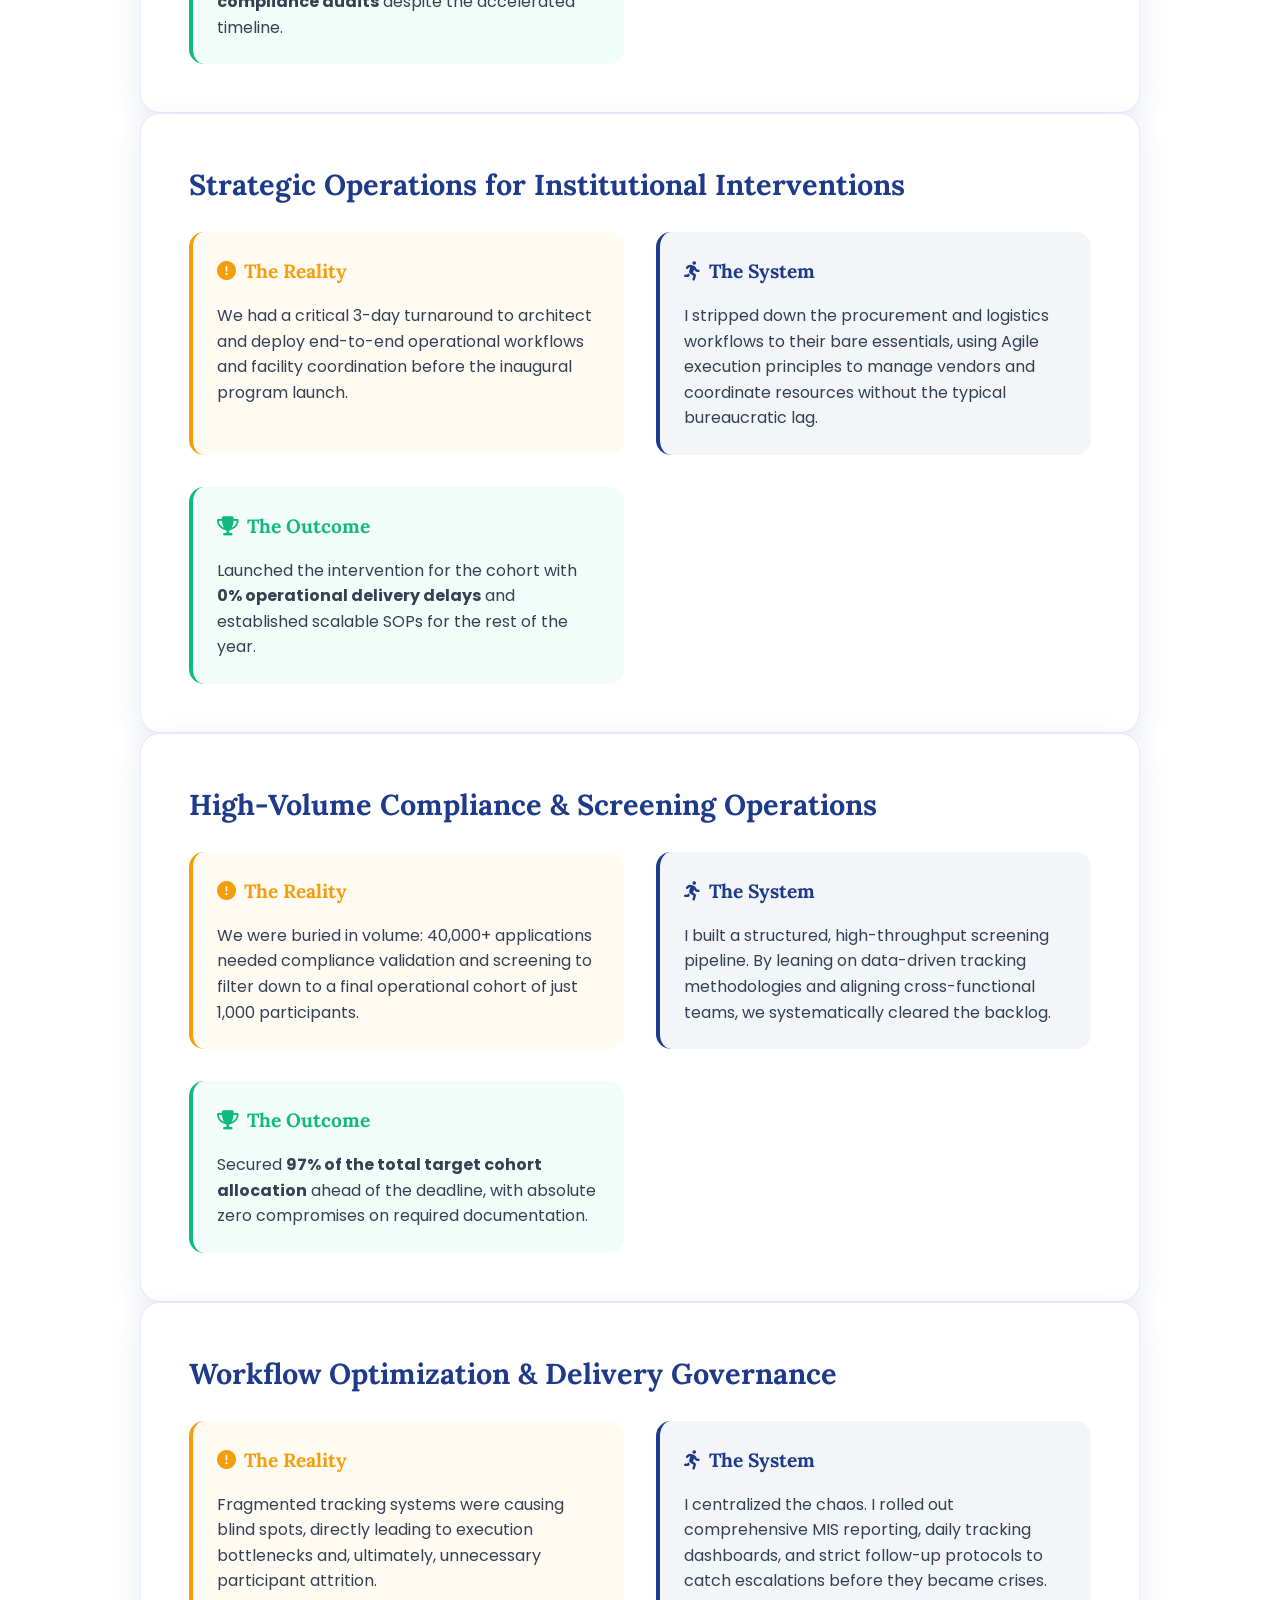
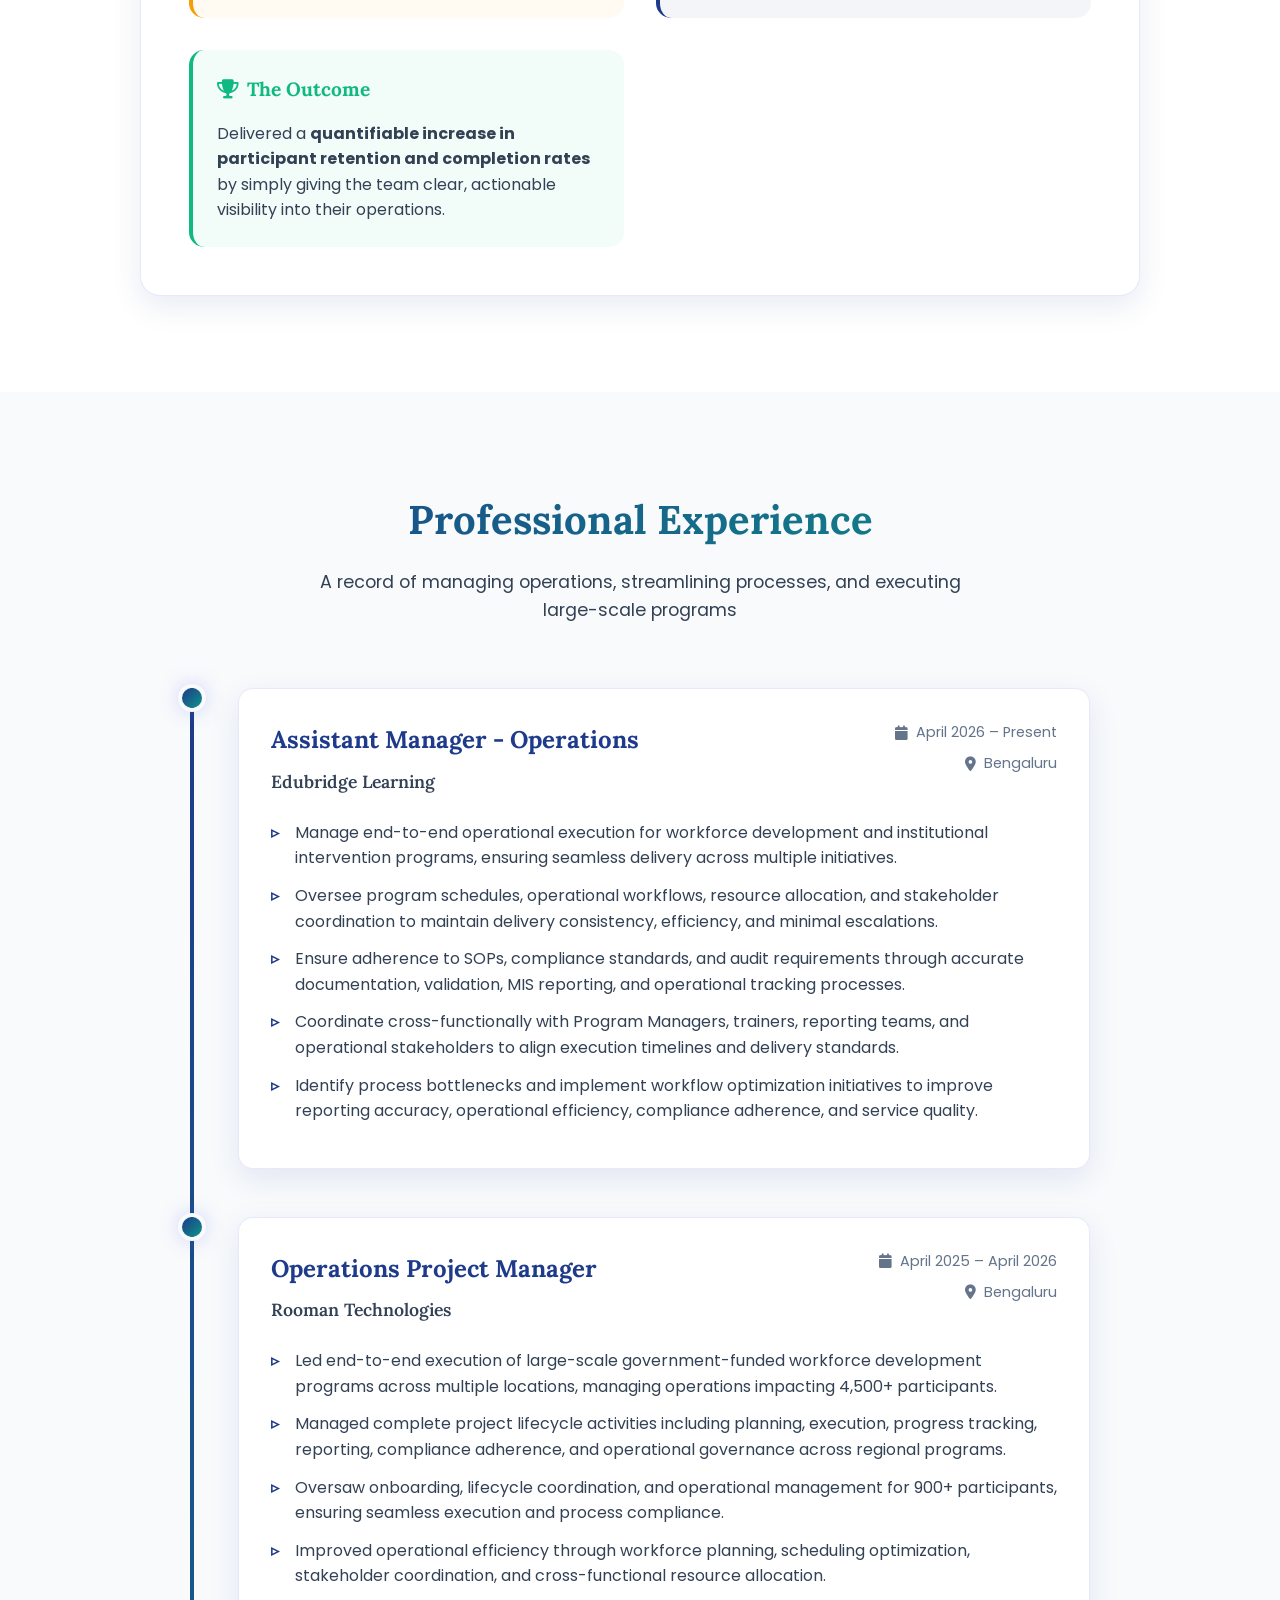
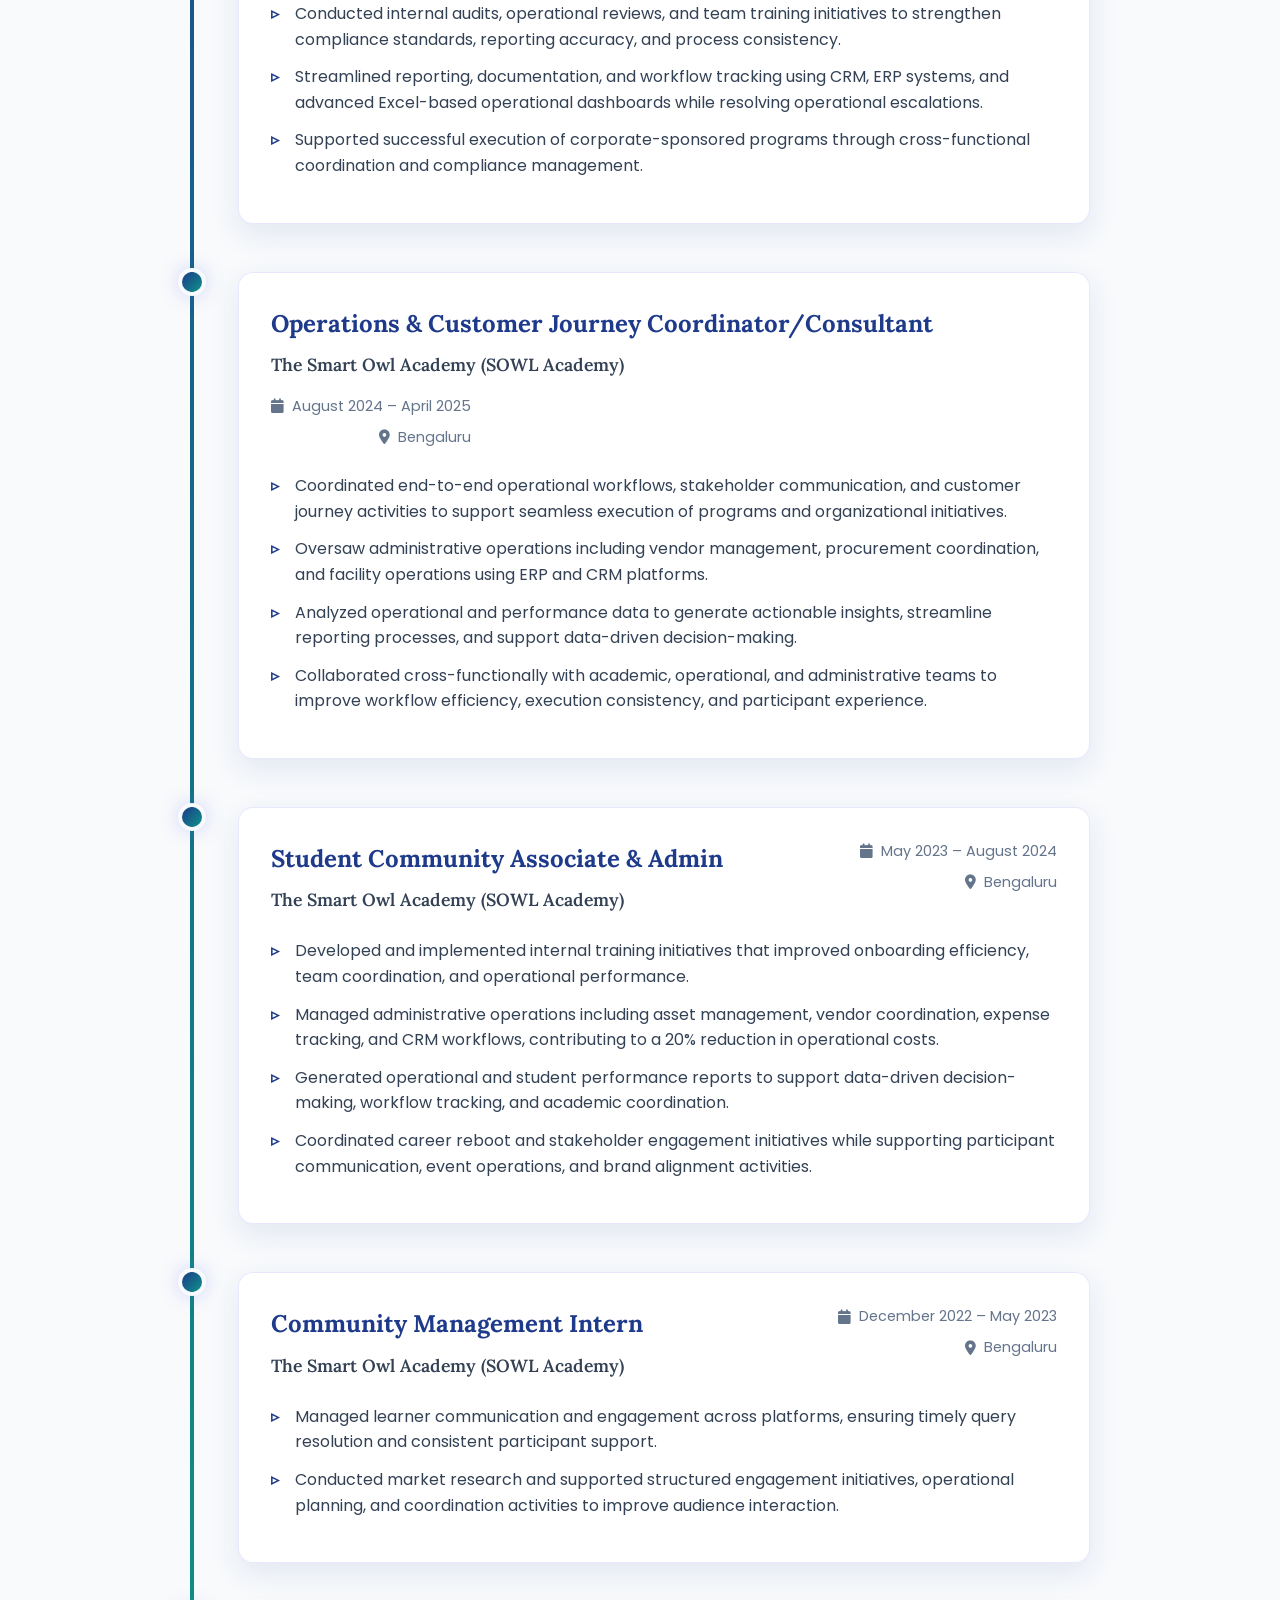
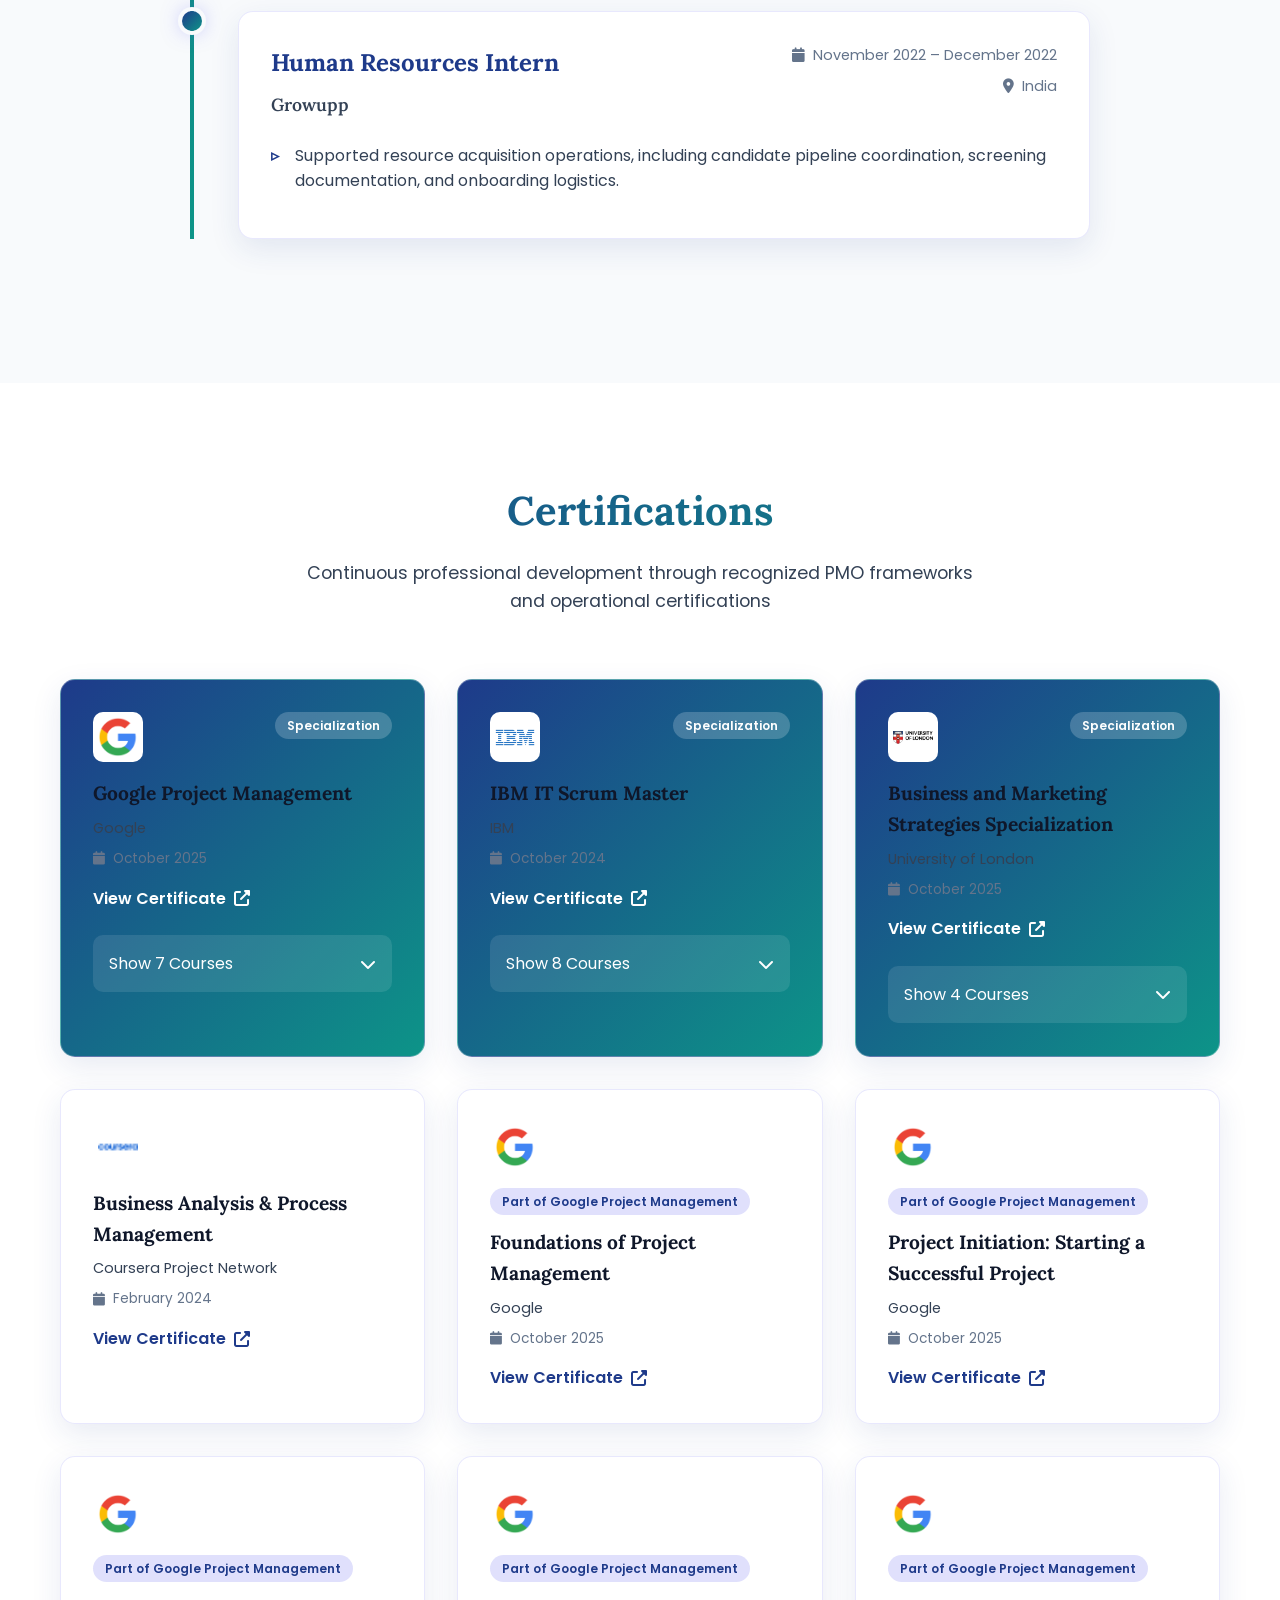
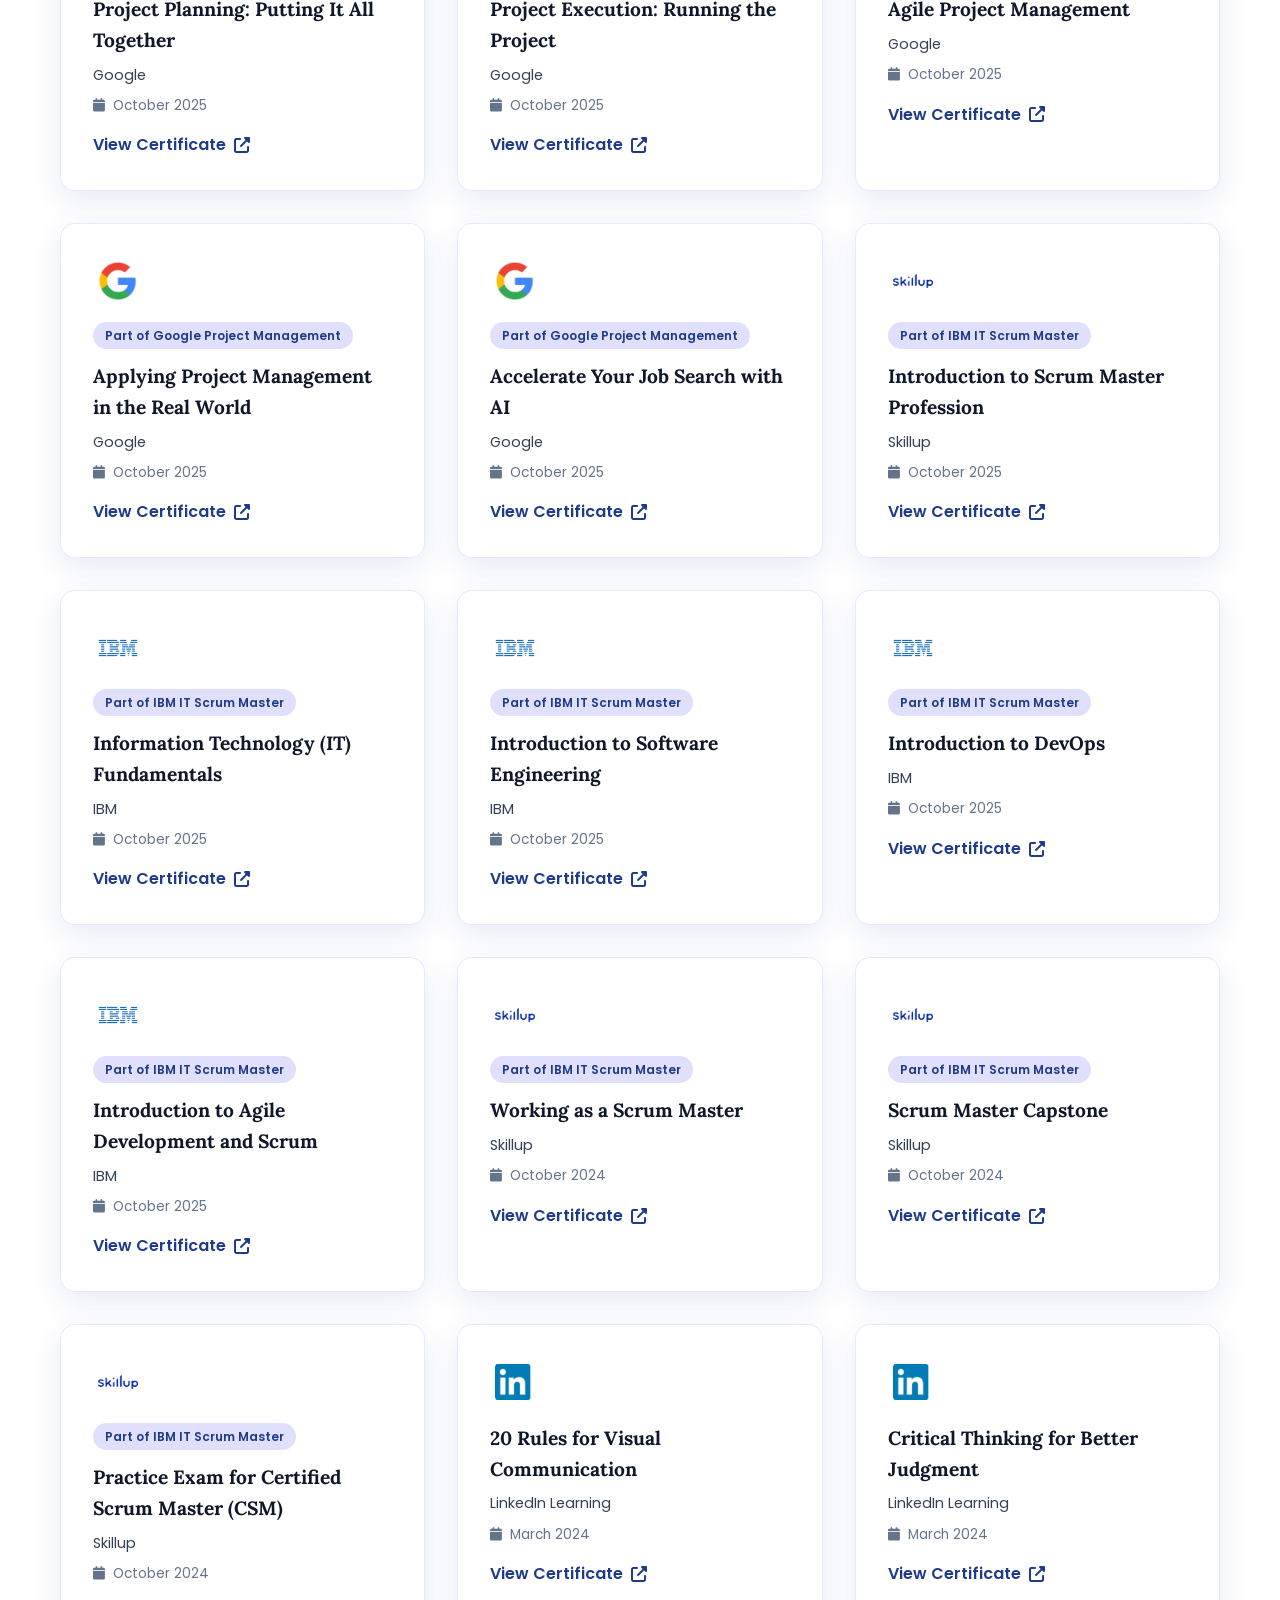
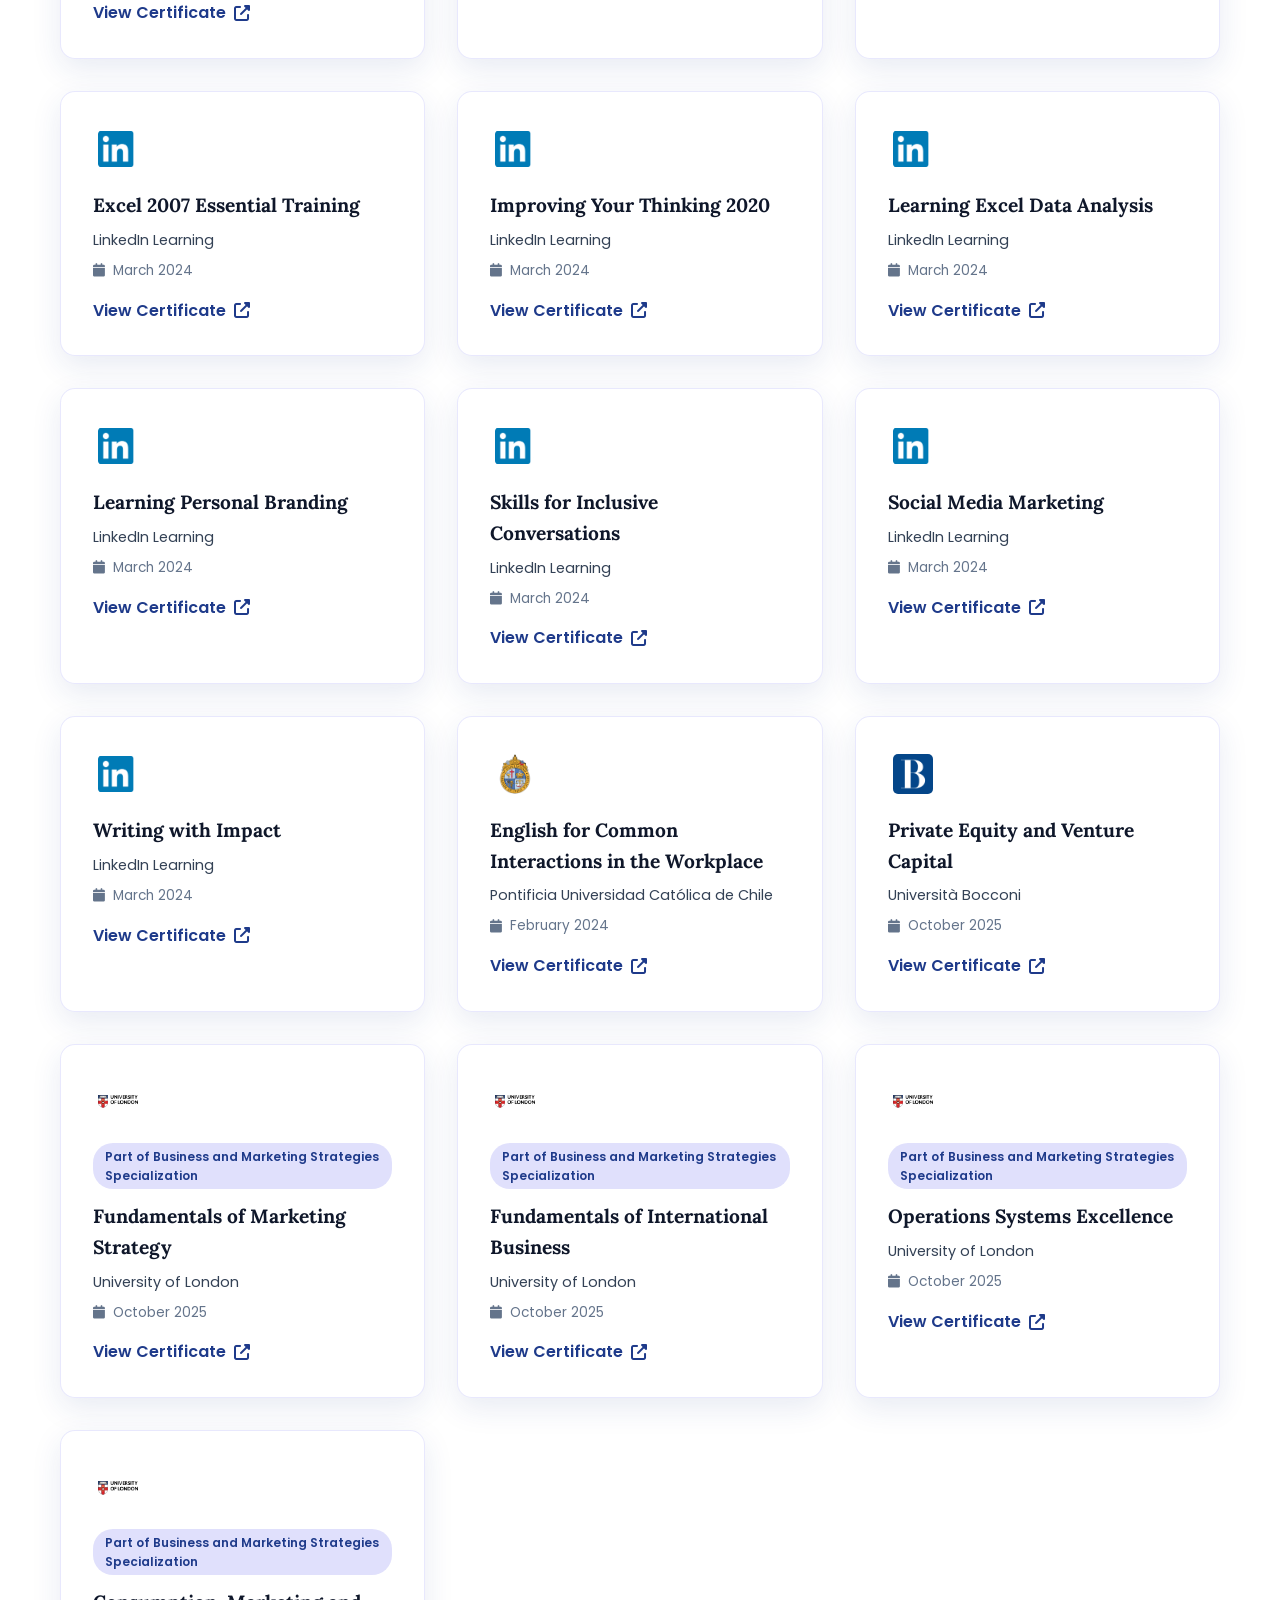
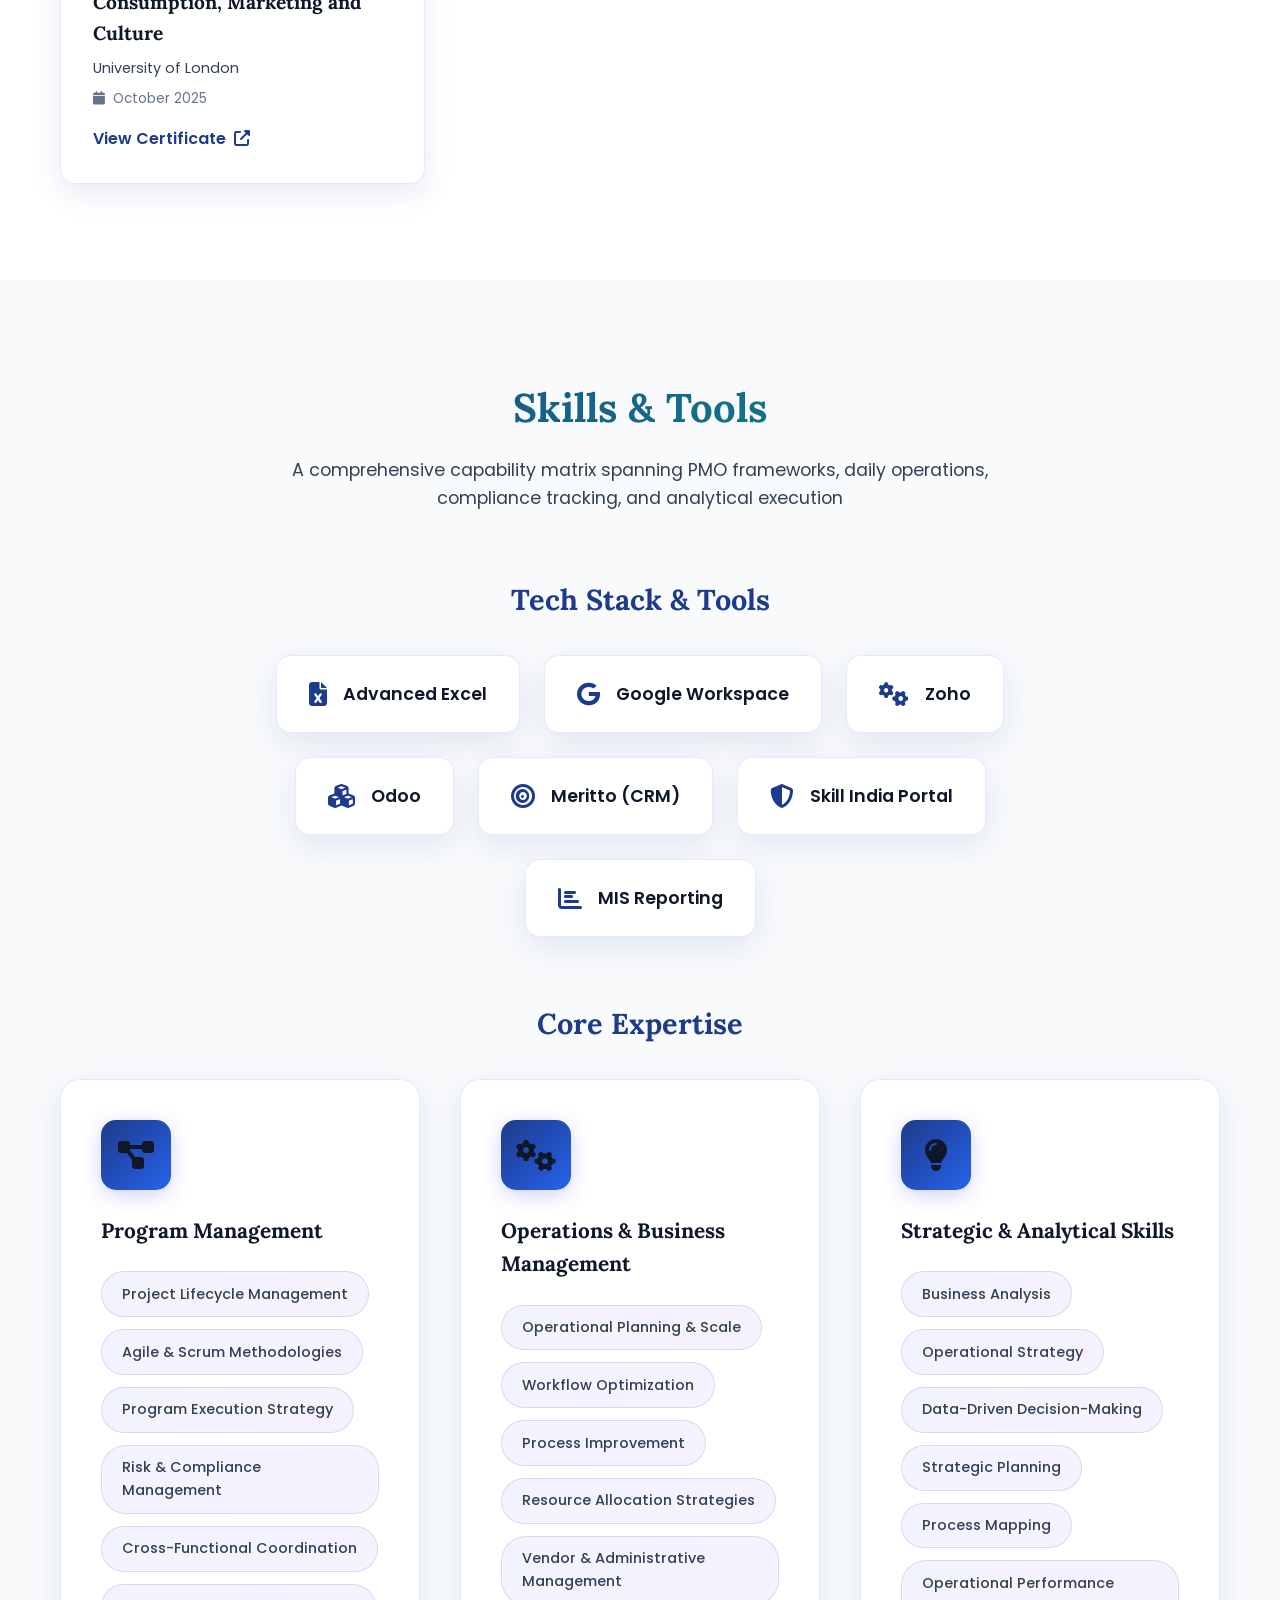
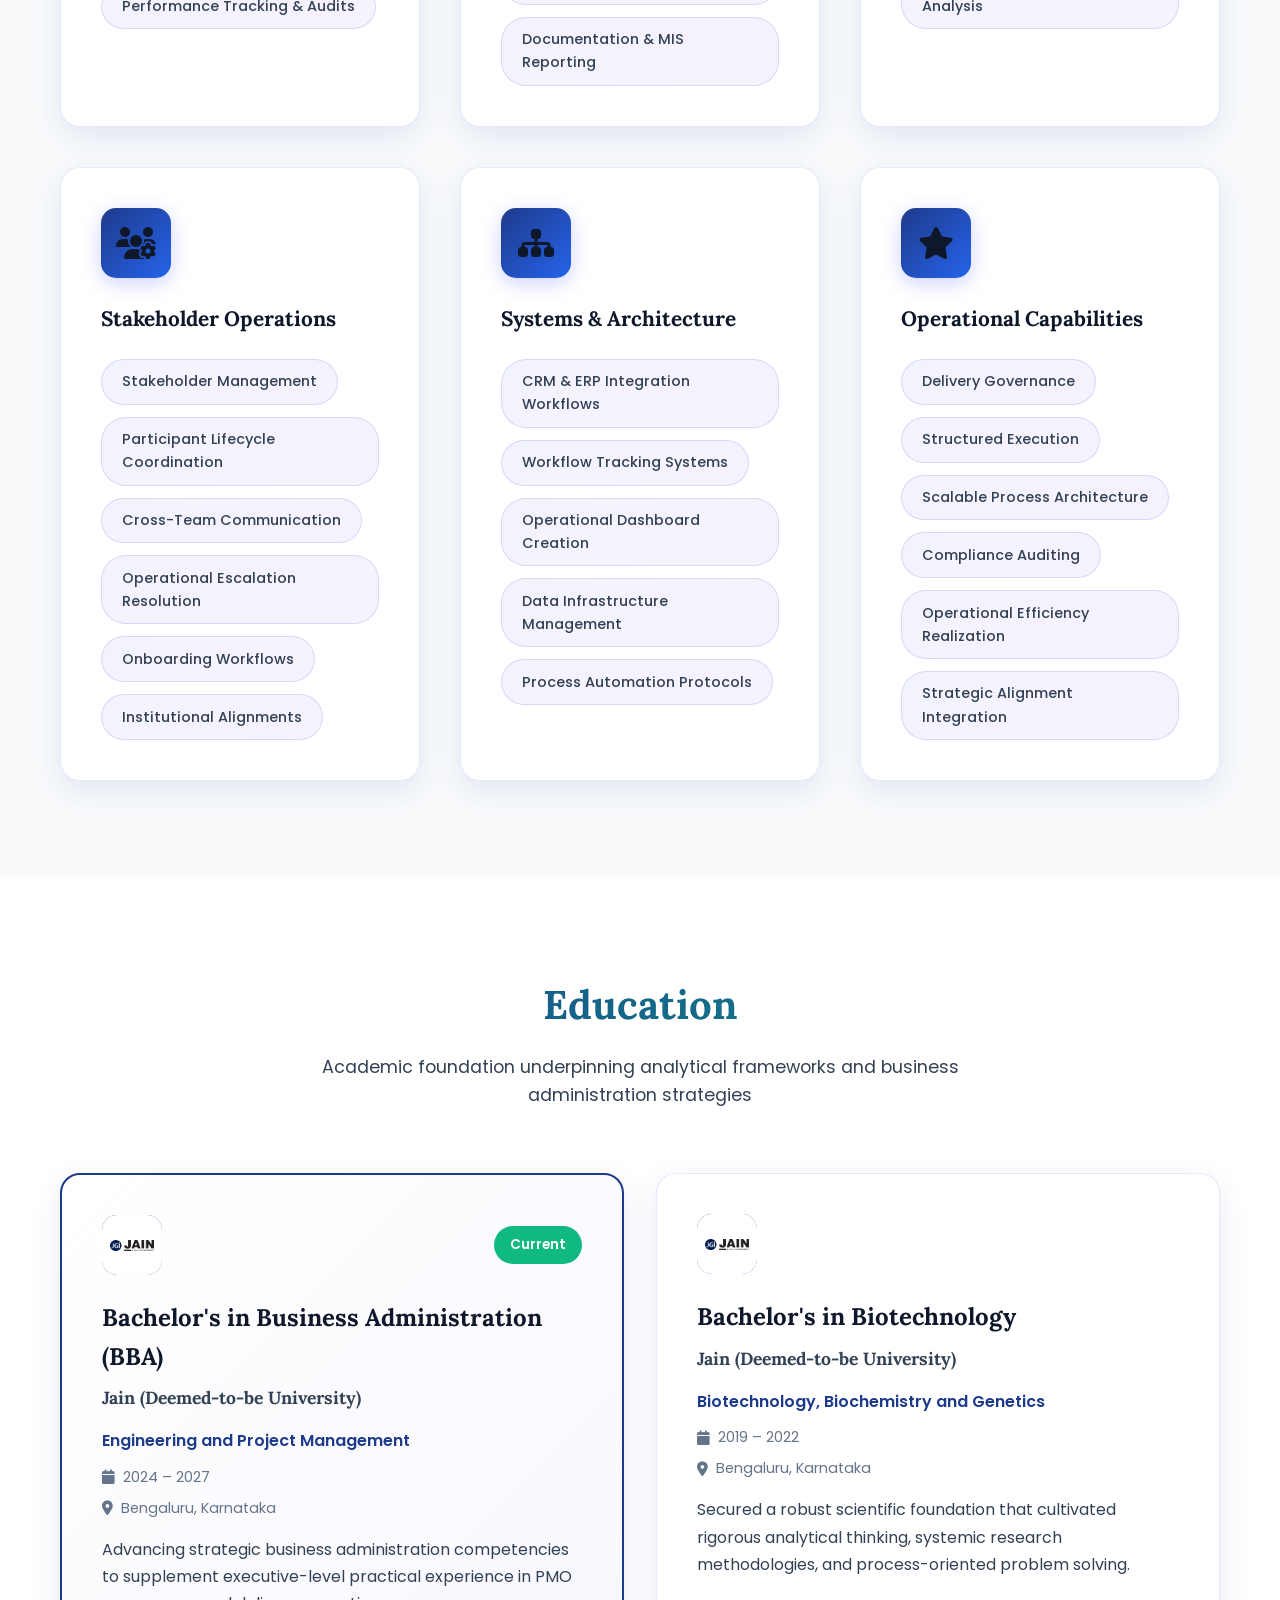
==== commit d340fc99: "Update participant count from 4500 to 6000" ====
--- a/index.html
+++ b/index.html
@@ -9,7 +9,7 @@
     <title>Sri Nikhilesh Borra | Program & Operations Management Professional</title>
 
     <meta name="description"
-        content="Bengaluru-based Program & Operations Manager driving 100% compliance for 4500+ participants. Google-certified Scrum Master specializing in PMO optimization.">
+        content="Bengaluru-based Program & Operations Manager driving 100% compliance for 6000+ participants. Google-certified Scrum Master specializing in PMO optimization.">
     <meta name="author" content="Sri Nikhilesh Borra">
     <meta name="robots" content="index, follow, max-image-preview:large, max-snippet:-1, max-video-preview:-1">
     <meta name="theme-color" content="#6366f1">
@@ -22,7 +22,7 @@
     <meta property="og:url" content="https://nikk272.github.io/sri-nikhilesh-borra/">
     <meta property="og:title" content="Sri Nikhilesh Borra | Program & Operations Management Professional">
     <meta property="og:description"
-        content="Bengaluru-based Program & Operations Manager managing 4500+ participants with 100% compliance. Google-certified & IBM Scrum Master specializing in PMO, strategic operations, and large-scale program delivery.">
+        content="Bengaluru-based Program & Operations Manager managing 6000+ participants with 100% compliance. Google-certified & IBM Scrum Master specializing in PMO, strategic operations, and large-scale program delivery.">
     <meta property="og:image" content="https://nikk272.github.io/sri-nikhilesh-borra/assets/images/profile.jpg">
     <meta property="og:image:alt" content="Sri Nikhilesh Borra - Program & Operations Manager">
     <meta property="og:locale" content="en_US">
@@ -32,7 +32,7 @@
     <meta name="twitter:url" content="https://nikk272.github.io/sri-nikhilesh-borra/">
     <meta name="twitter:title" content="Sri Nikhilesh Borra | Program & Operations Management Professional">
     <meta name="twitter:description"
-        content="Bengaluru-based Program & Operations Manager managing 4500+ participants with 100% compliance. Google-certified & IBM Scrum Master specializing in operational governance and complex execution workflows.">
+        content="Bengaluru-based Program & Operations Manager managing 6000+ participants with 100% compliance. Google-certified & IBM Scrum Master specializing in operational governance and complex execution workflows.">
     <meta name="twitter:image" content="https://nikk272.github.io/sri-nikhilesh-borra/assets/images/profile.jpg">
     <meta name="twitter:image:alt" content="Sri Nikhilesh Borra Portfolio">
 
@@ -260,8 +260,8 @@
                             <div class="achievement-icon">
                                 <i class="fas fa-users"></i>
                             </div>
-                            <div class="achievement-content" aria-label="Over 4500 Participants Impacted">
-                                <h3 class="counter" data-target="4500" aria-hidden="true">0</h3>
+                            <div class="achievement-content" aria-label="Over 6000 Participants Impacted">
+                                <h3 class="counter" data-target="6000" aria-hidden="true">0</h3>
                                 <span class="plus" aria-hidden="true">+</span>
                                 <p aria-hidden="true">Participants Impacted</p>
                             </div>
